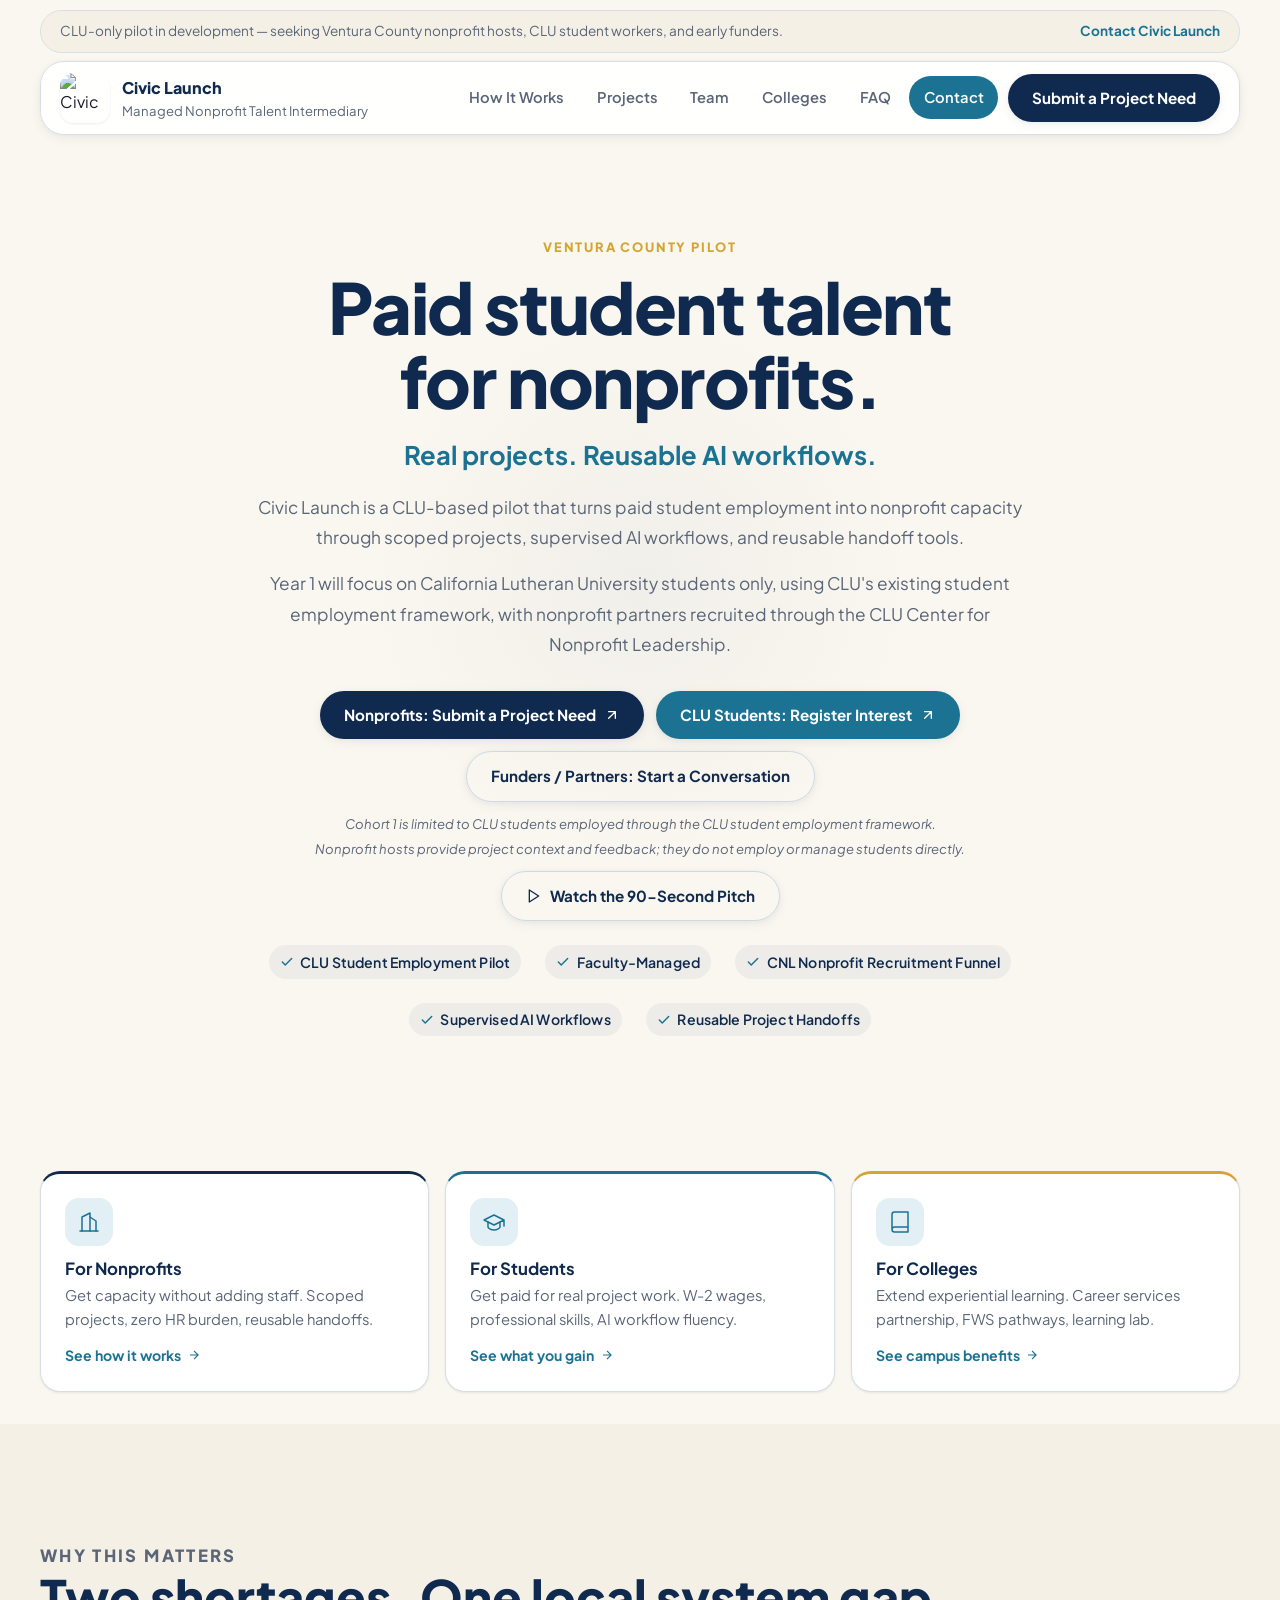
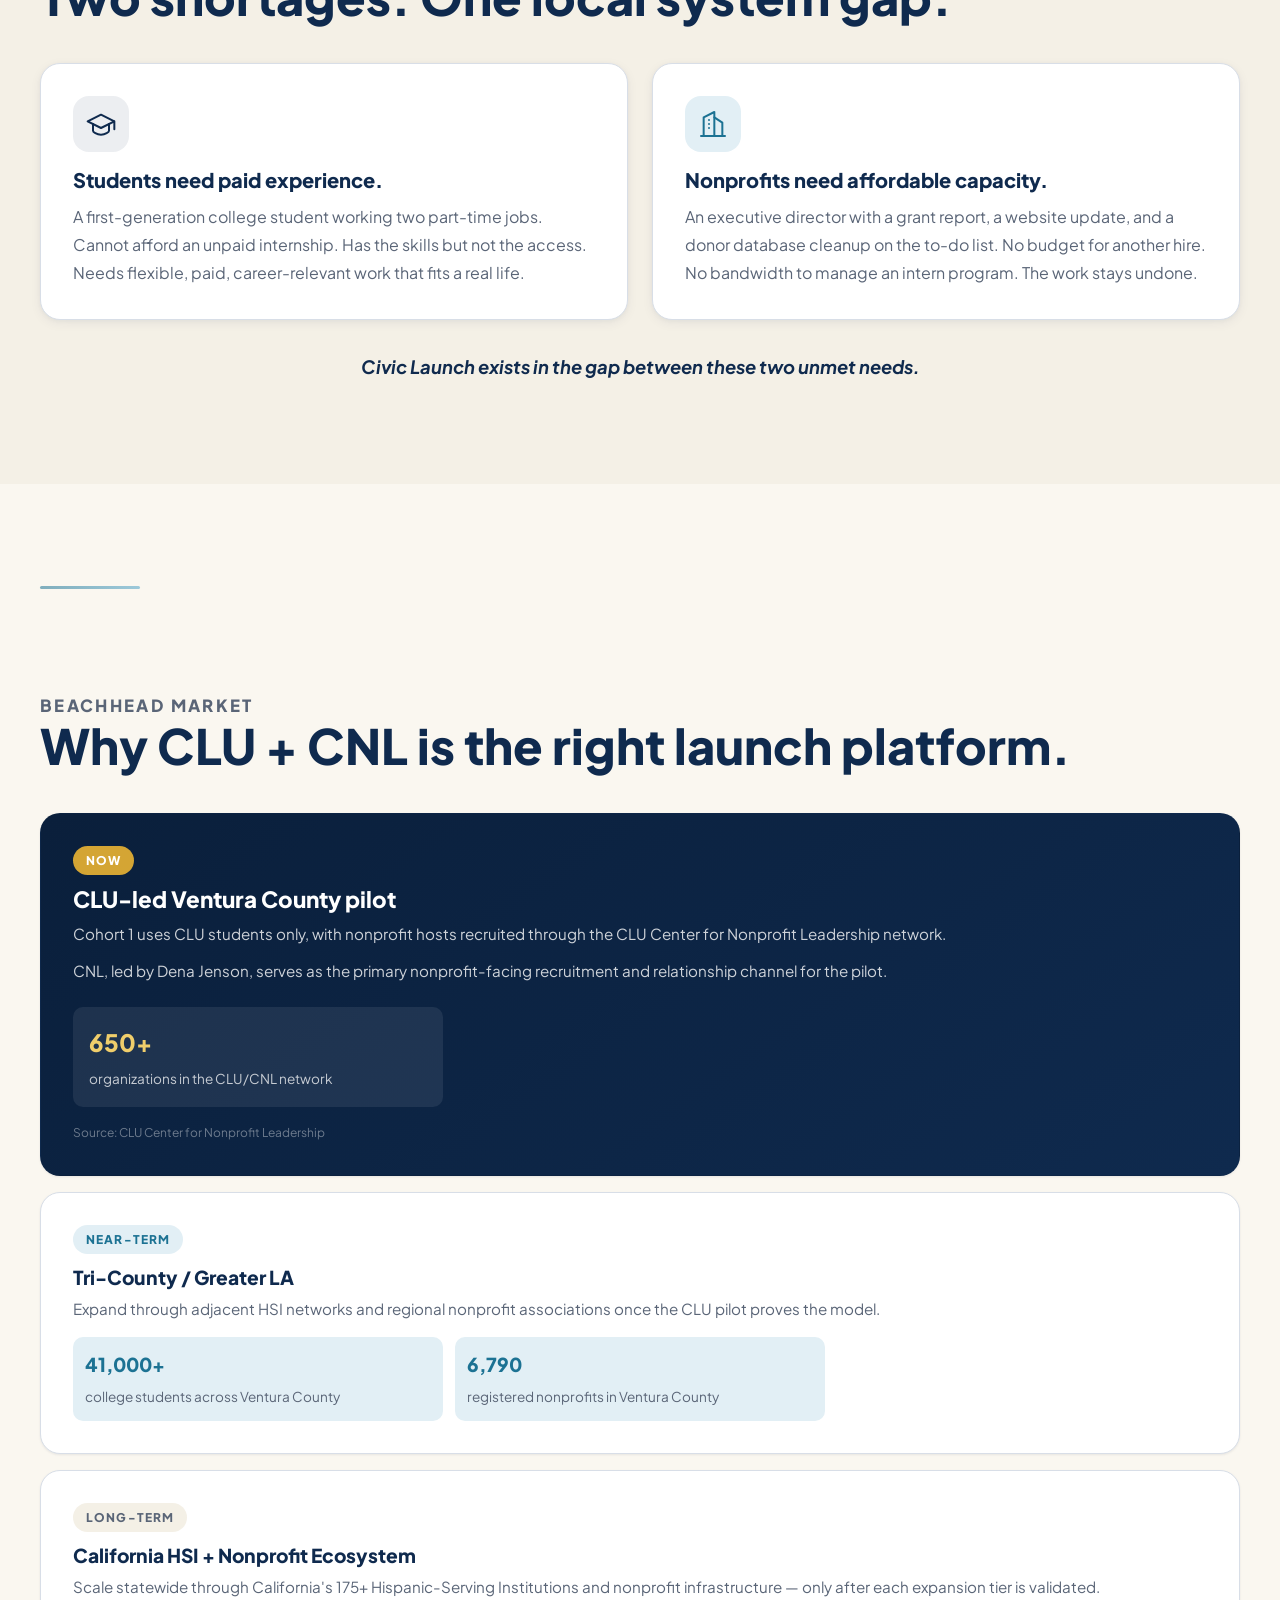
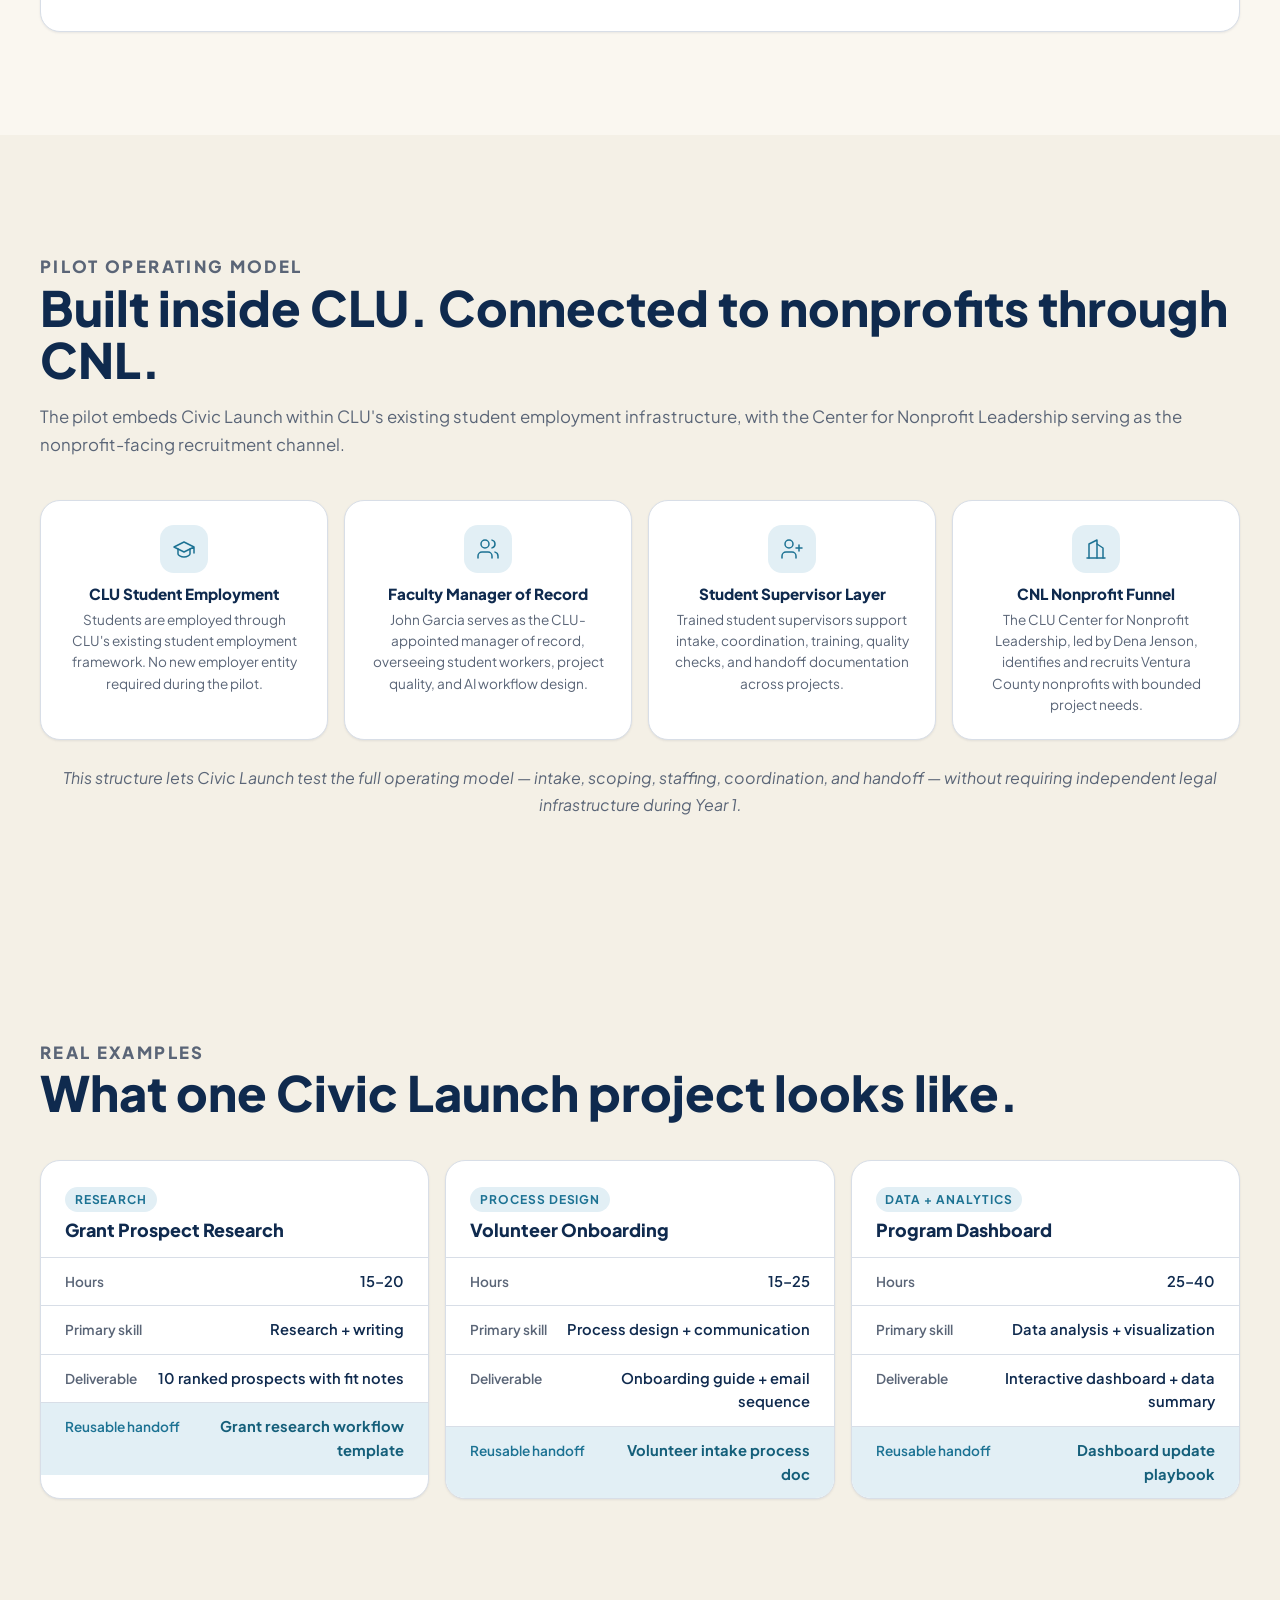
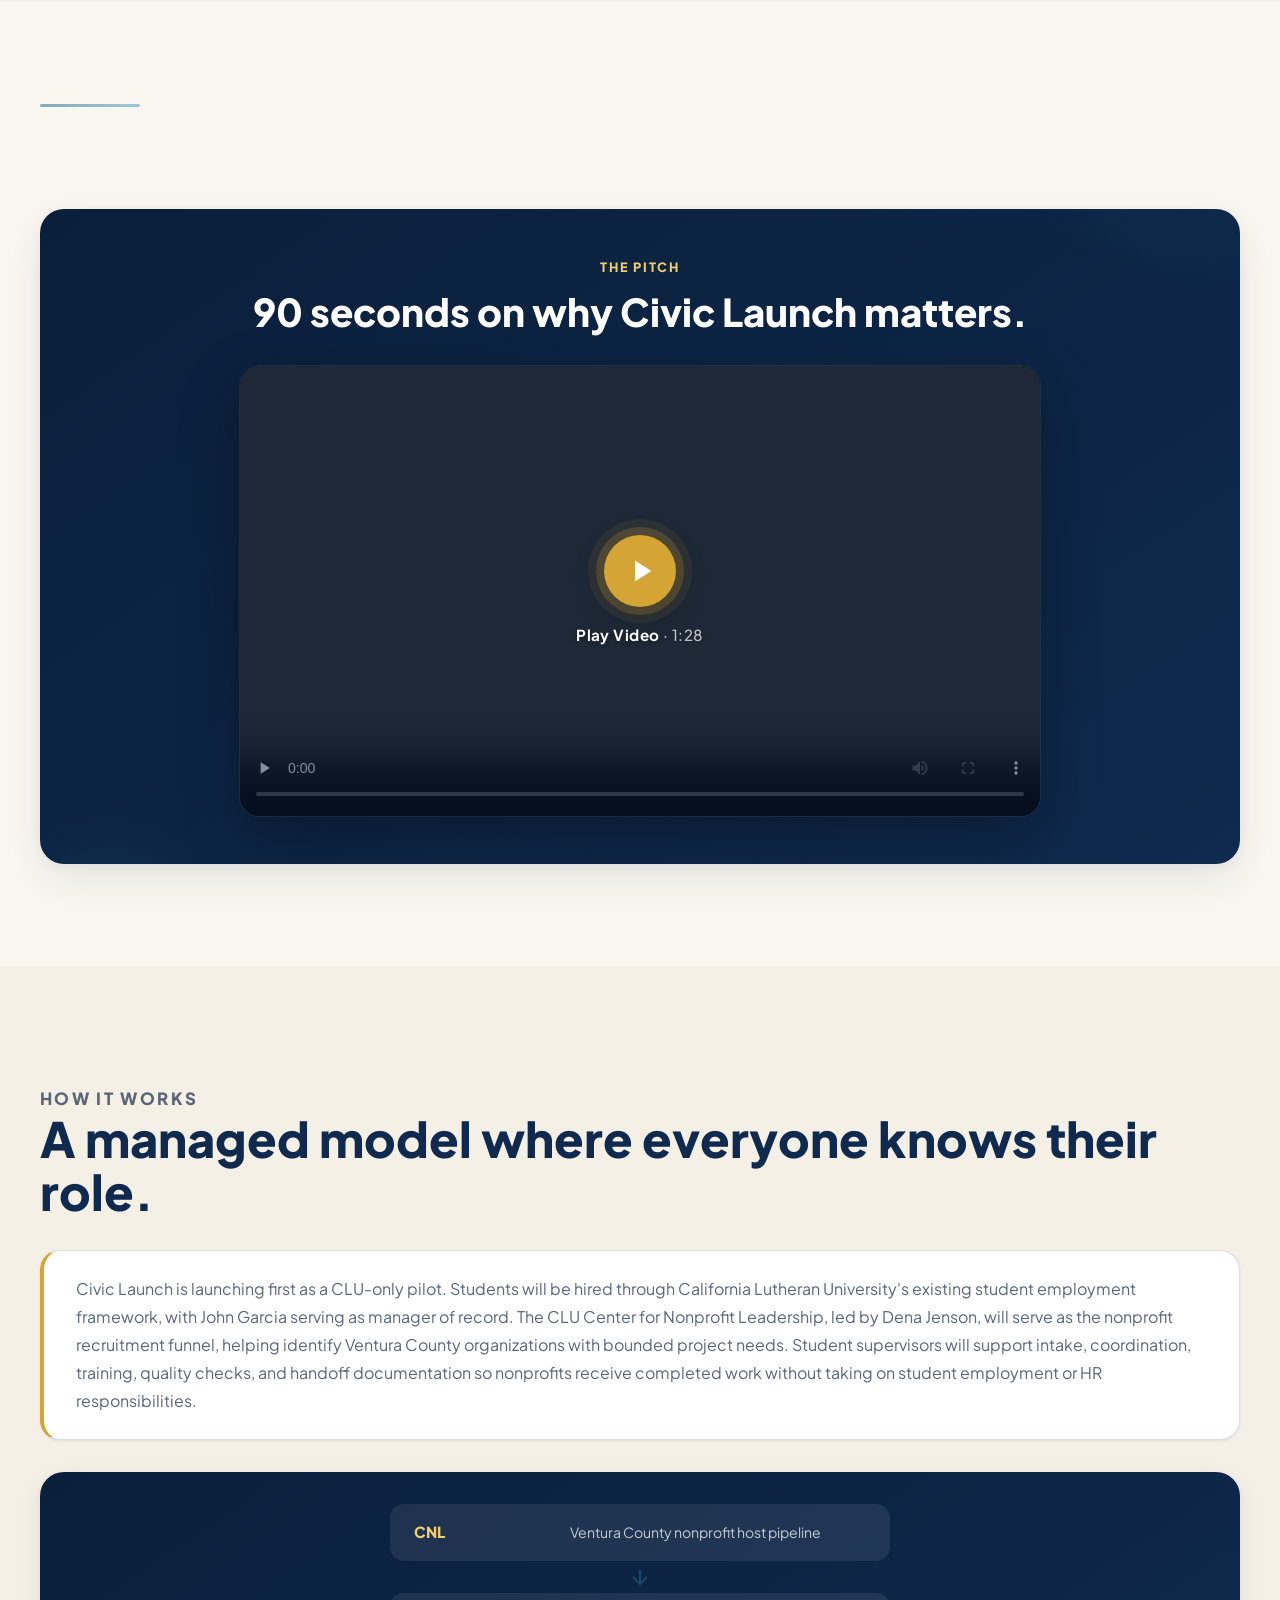
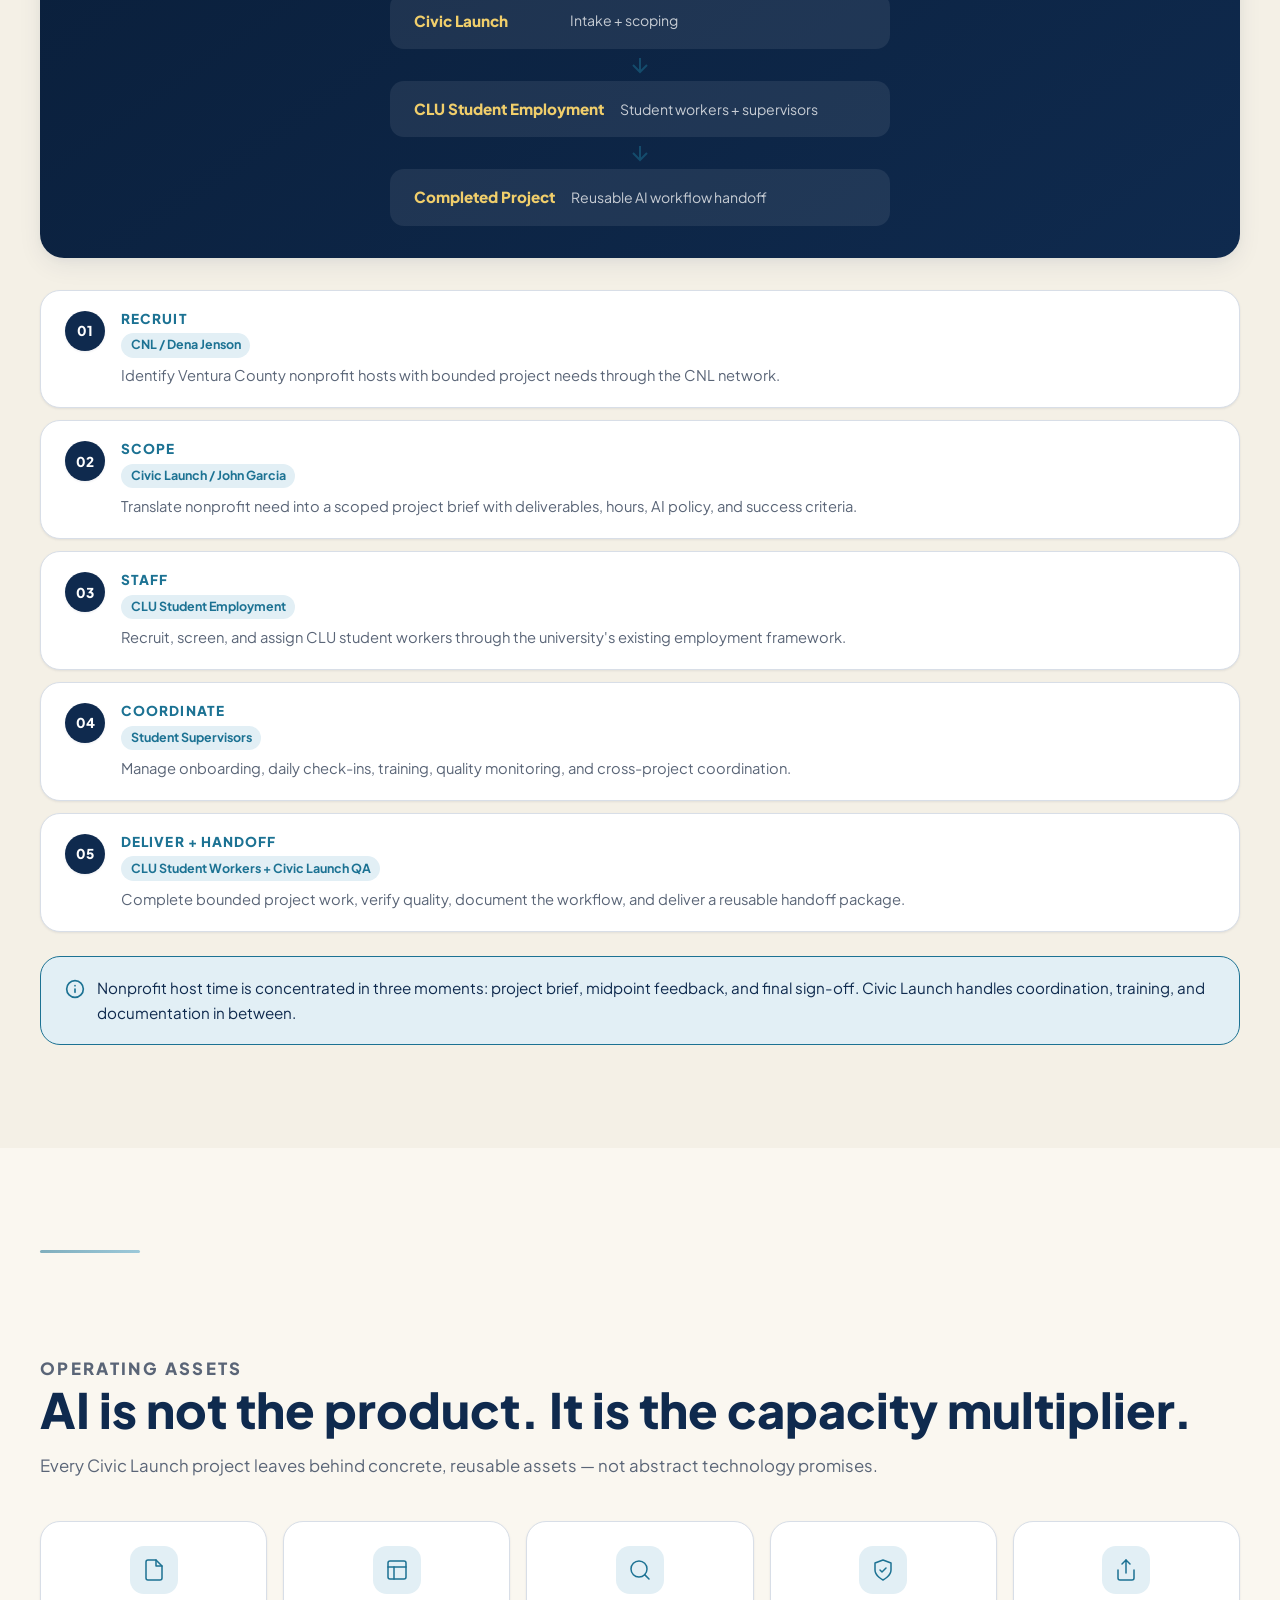
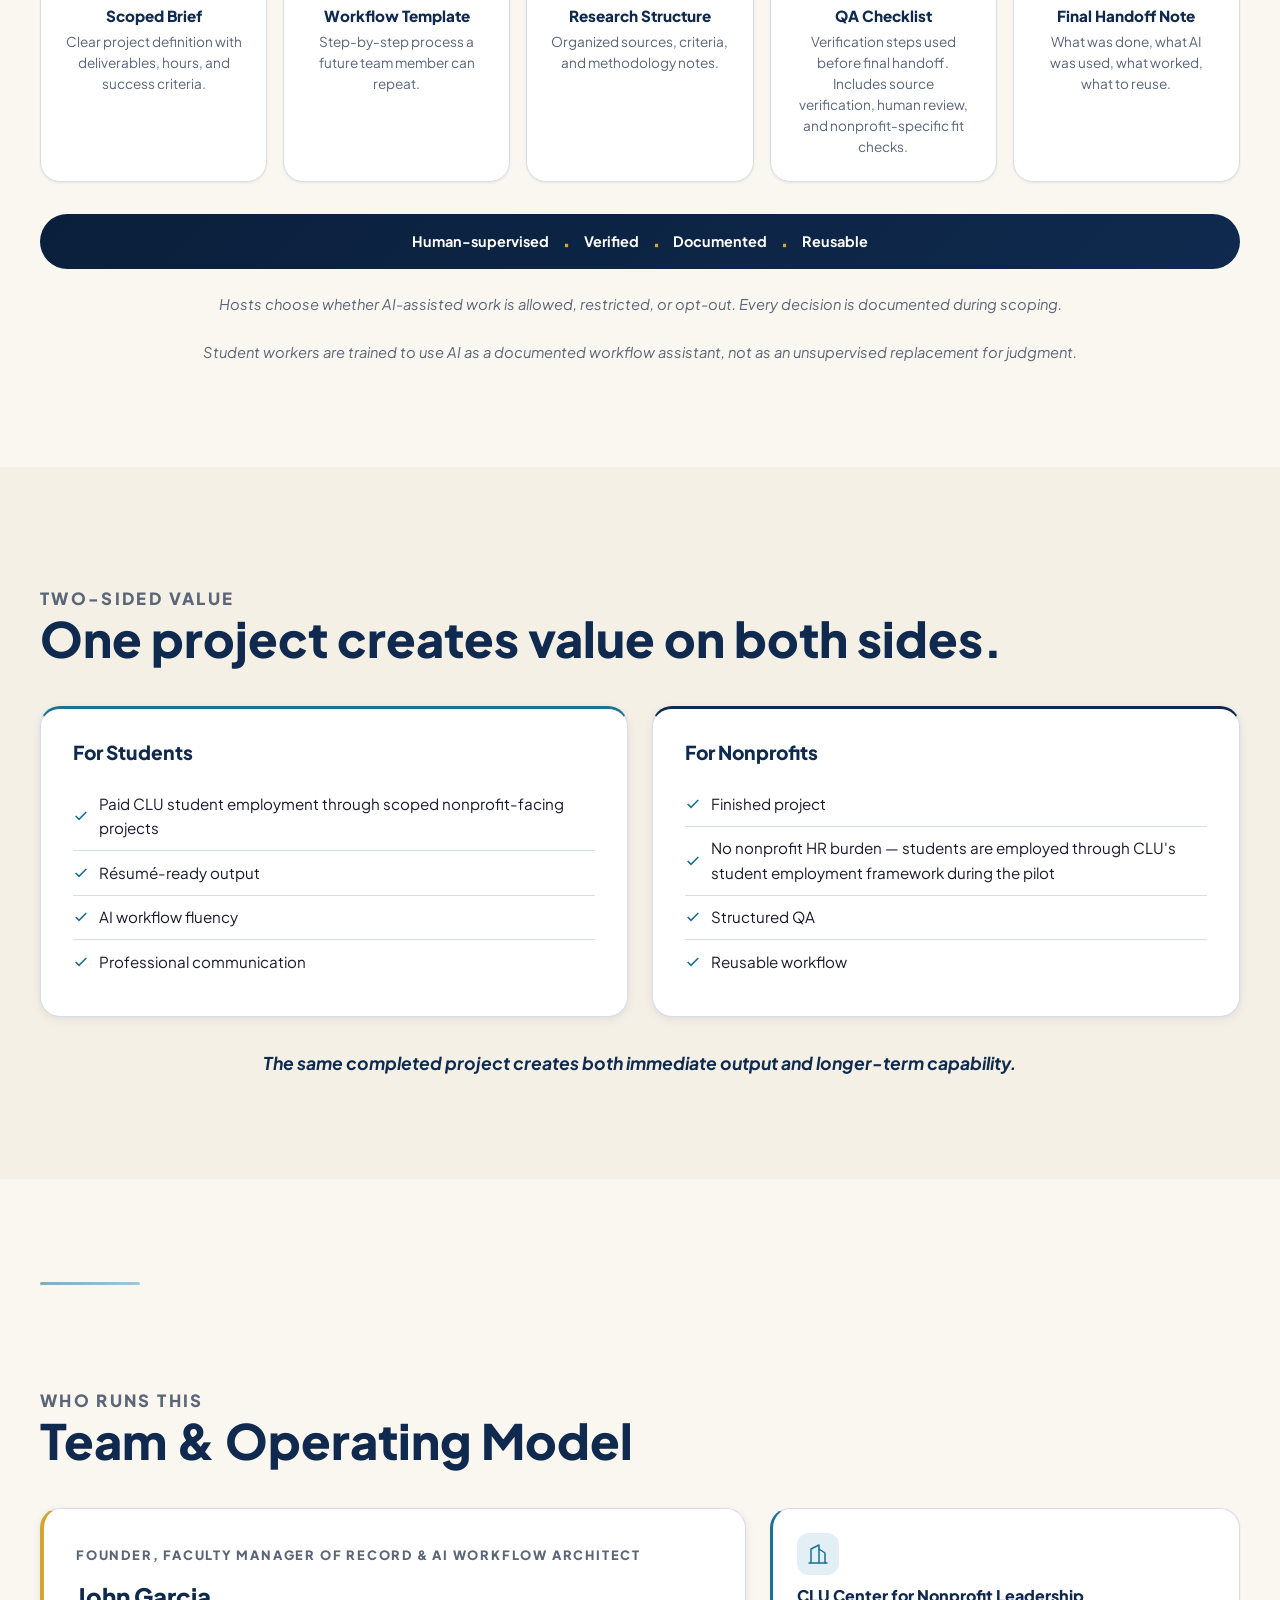
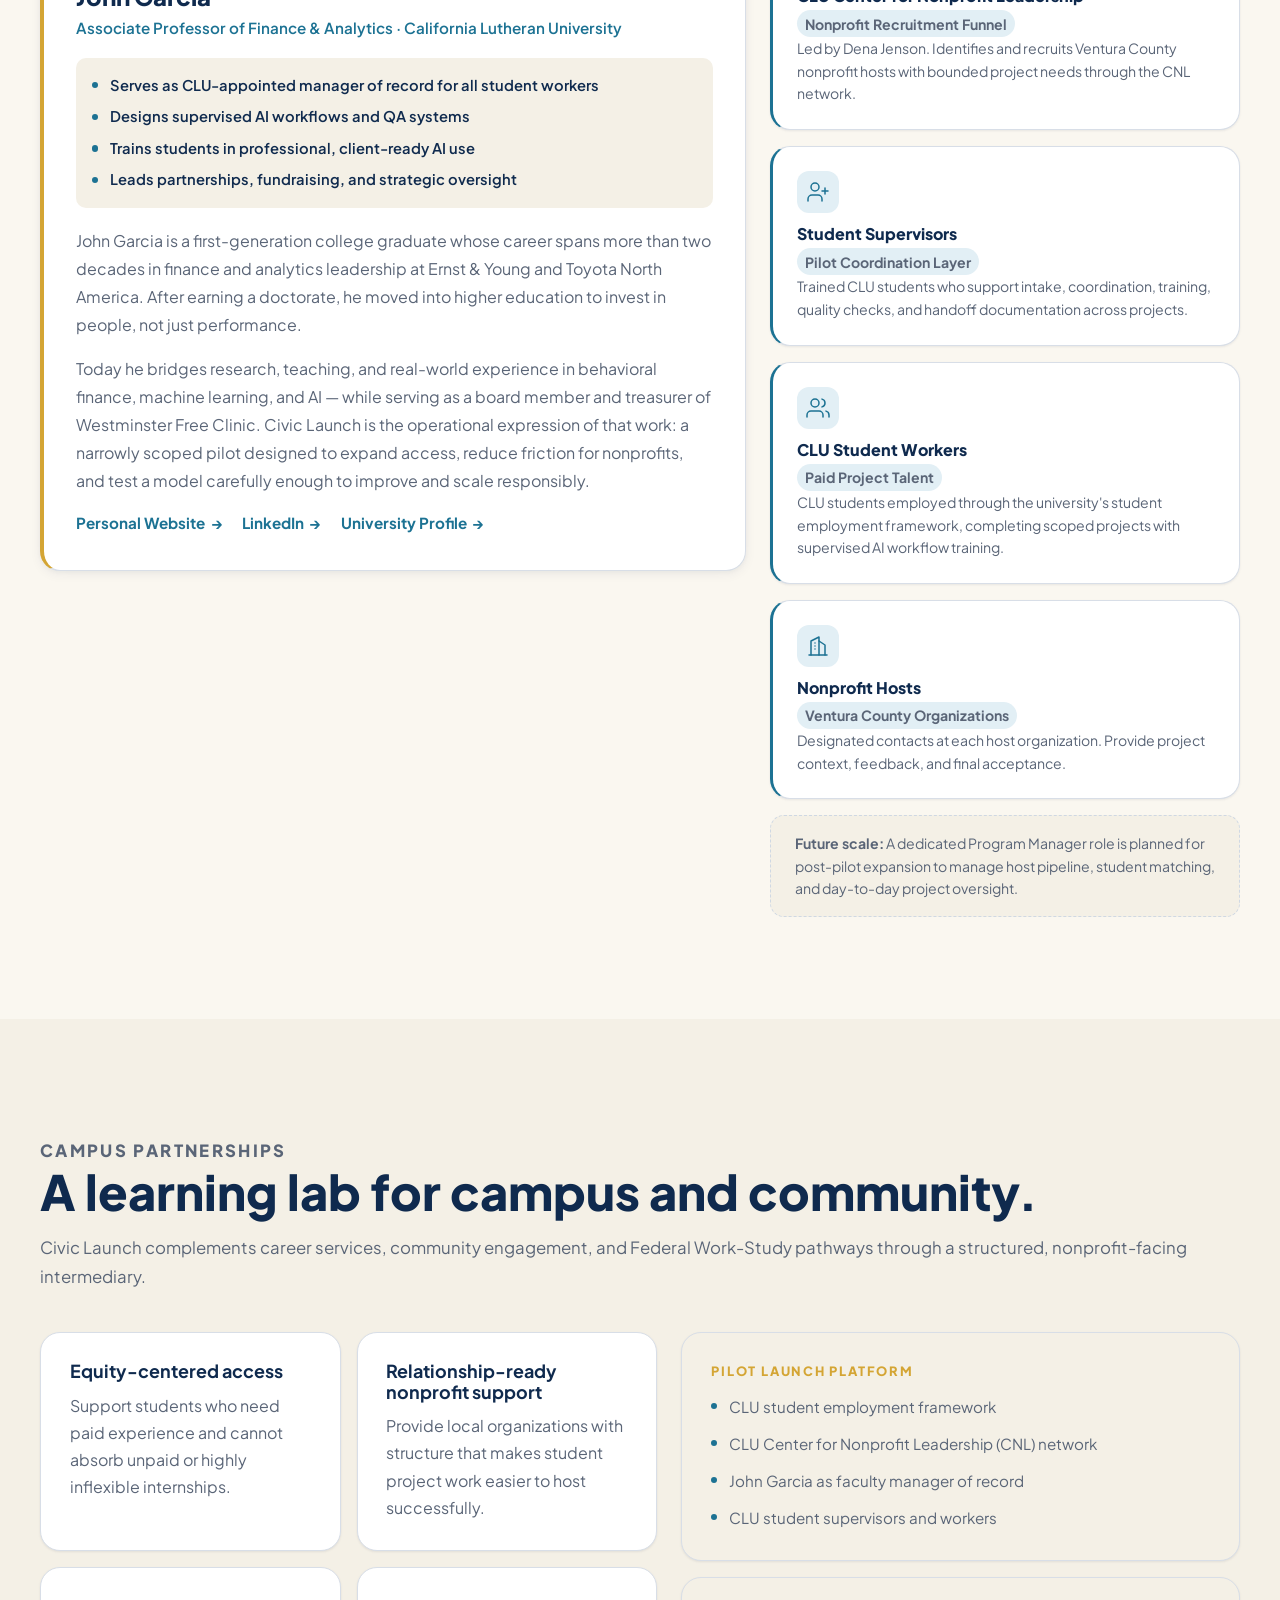
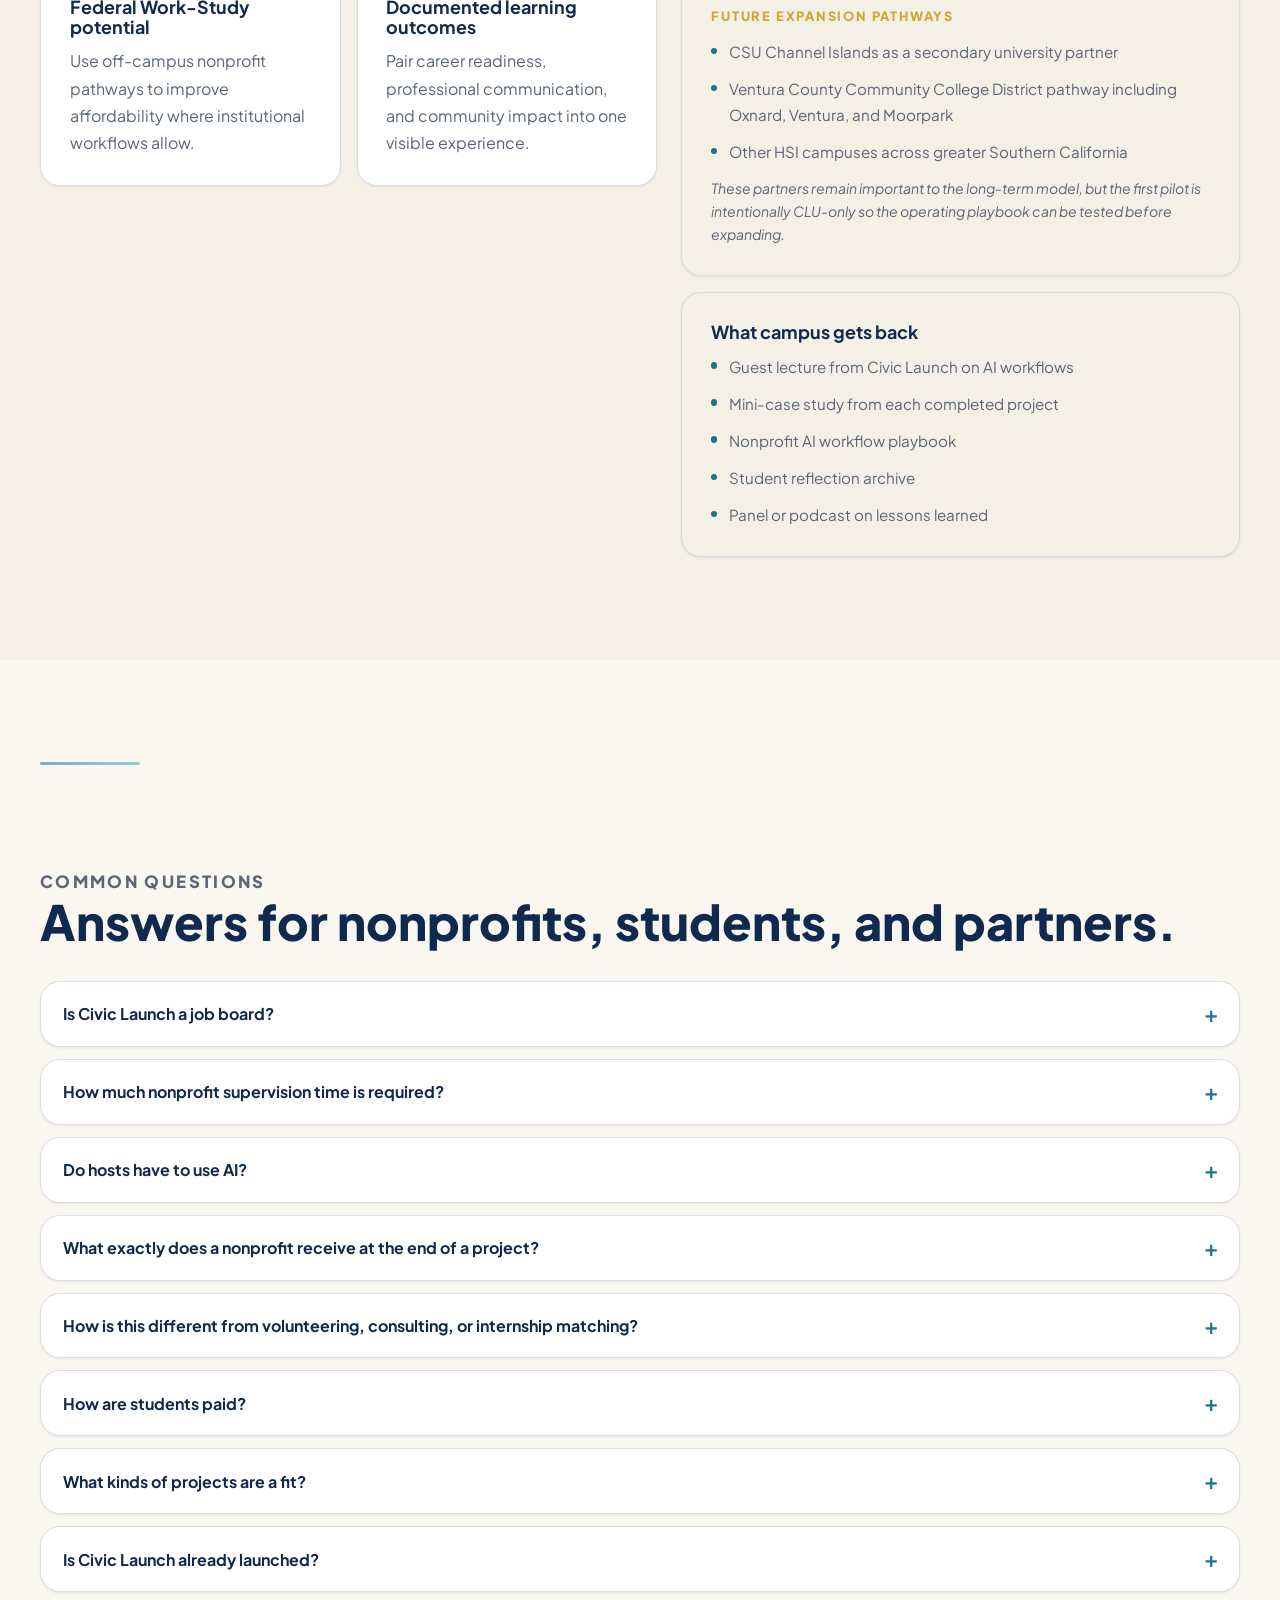
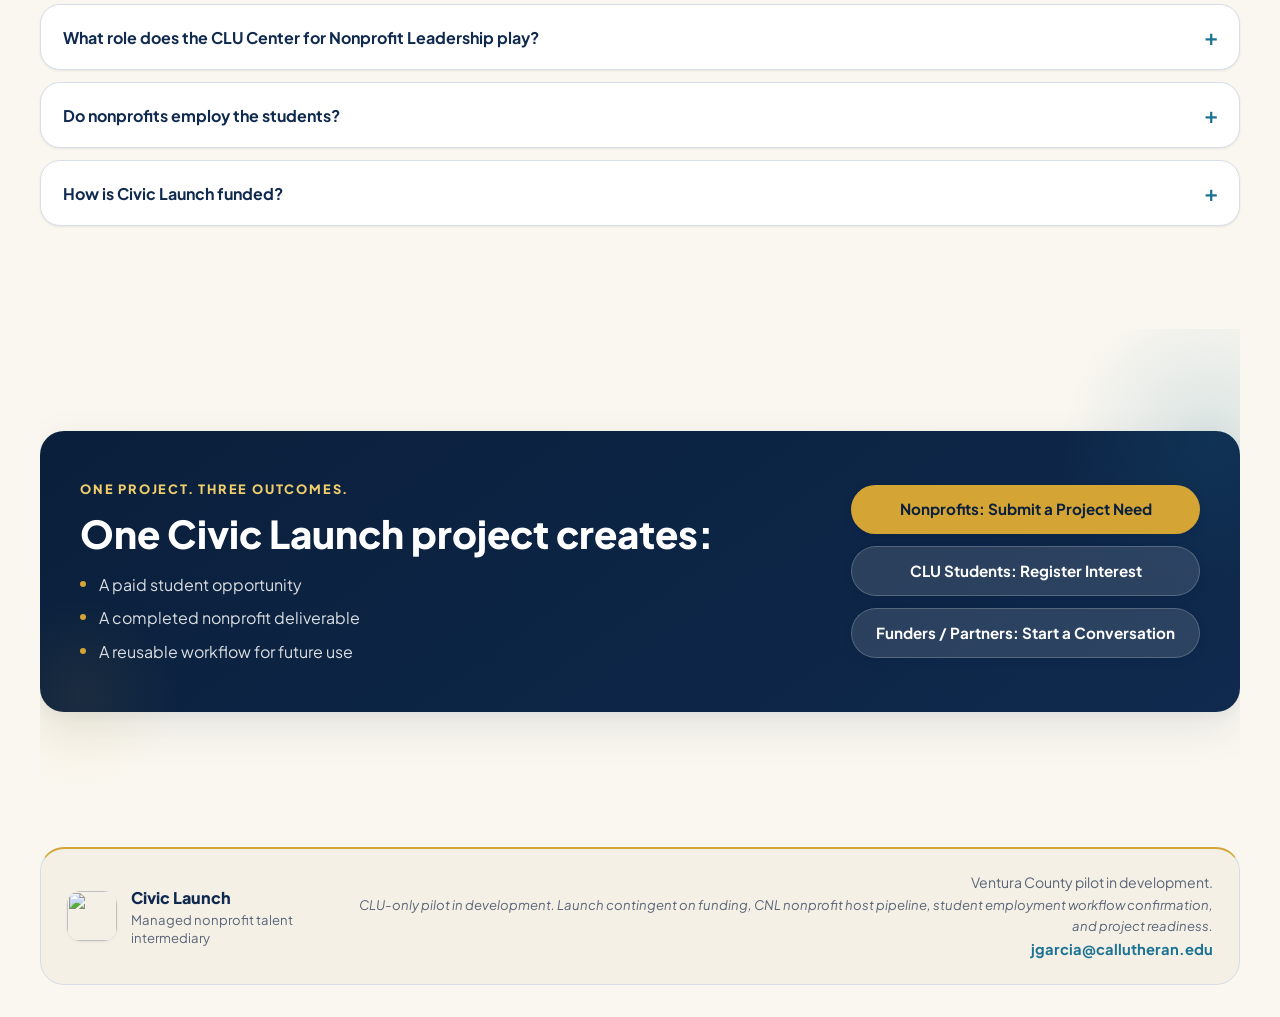
==== index.html @ 966e82ca "Update website for CLU-only pilot model" ====
<!DOCTYPE html>
<html lang="en">
<head>
  <meta charset="UTF-8">
  <meta name="viewport" content="width=device-width, initial-scale=1.0">
  <title>Civic Launch · CLU Pilot · Paid Student Talent for Nonprofits</title>
  <meta
    name="description"
    content="Civic Launch is a CLU-based pilot connecting paid student workers with nonprofit projects through supervised AI workflows, scoped deliverables, and reusable handoff tools. Ventura County."
  >

  <!-- Open Graph -->
  <meta property="og:type" content="website">
  <meta property="og:title" content="Civic Launch — CLU Pilot · Paid Student Talent for Nonprofits">
  <meta property="og:description" content="Real projects. Supervised AI workflows. A CLU-based pilot turning paid student employment into nonprofit capacity through scoped projects and reusable handoff tools.">
  <meta property="og:image" content="./assets/civic-launch-og.png">
  <meta property="og:image:width" content="1200">
  <meta property="og:image:height" content="630">

  <!-- Twitter Card -->
  <meta name="twitter:card" content="summary_large_image">
  <meta name="twitter:title" content="Civic Launch — CLU Pilot · Paid Student Talent for Nonprofits">
  <meta name="twitter:description" content="Real projects. Supervised AI workflows. A CLU-based pilot turning paid student employment into nonprofit capacity through scoped projects and reusable handoff tools.">
  <meta name="twitter:image" content="./assets/civic-launch-og.png">

  <link rel="preconnect" href="https://fonts.googleapis.com">
  <link rel="preconnect" href="https://fonts.gstatic.com" crossorigin>
  <link href="https://fonts.googleapis.com/css2?family=Plus+Jakarta+Sans:wght@400;500;600;700;800&family=Manrope:wght@400;500;600;700;800&display=swap" rel="stylesheet">
  <link rel="stylesheet" href="./styles.css">

  <!-- FAQ Schema (JSON-LD) -->
  <script type="application/ld+json">
  {
    "@context": "https://schema.org",
    "@type": "FAQPage",
    "mainEntity": [
      {
        "@type": "Question",
        "name": "Is Civic Launch a job board?",
        "acceptedAnswer": {
          "@type": "Answer",
          "text": "No. Civic Launch is a managed nonprofit talent intermediary. The team scopes projects, recruits students, curates matches, handles onboarding, and supports quality throughout. It is not a self-serve job board or volunteer matching platform."
        }
      },
      {
        "@type": "Question",
        "name": "How much nonprofit supervision time is required?",
        "acceptedAnswer": {
          "@type": "Answer",
          "text": "About 2–3 hours total across three touchpoints: a 15-minute scoping call, a 10-minute kickoff, and a 30-minute final review. Civic Launch handles everything in between."
        }
      },
      {
        "@type": "Question",
        "name": "Do hosts have to use AI?",
        "acceptedAnswer": {
          "@type": "Answer",
          "text": "No. AI is optional. During scoping, hosts choose whether AI-assisted work is allowed, restricted, or fully opt-out. Every decision is documented before the project begins."
        }
      },
      {
        "@type": "Question",
        "name": "What exactly does a nonprofit receive at the end of a project?",
        "acceptedAnswer": {
          "@type": "Answer",
          "text": "A finished deliverable, a workflow handoff note documenting what was done and what worked, and reusable templates or process documentation where applicable."
        }
      },
      {
        "@type": "Question",
        "name": "How is this different from volunteering, consulting, or internship matching?",
        "acceptedAnswer": {
          "@type": "Answer",
          "text": "Students are paid through CLU's student employment framework during the pilot. Civic Launch manages scoping, matching, onboarding, and quality support. Work is scoped, bounded, and documented with reusable handoffs — a managed model, not a posting board."
        }
      },
      {
        "@type": "Question",
        "name": "How are students paid?",
        "acceptedAnswer": {
          "@type": "Answer",
          "text": "During the pilot, students are employed through CLU's existing student employment framework with John Garcia as the faculty manager of record. The target pay range is $18–$22 per hour. Students are university employees, not independent contractors."
        }
      },
      {
        "@type": "Question",
        "name": "What kinds of projects are a fit?",
        "acceptedAnswer": {
          "@type": "Answer",
          "text": "Grant prospect research, communications and social media, donor database cleanup, volunteer onboarding design, basic data analysis, website updates, and other bounded deliverables. Most projects are 15–25 hours. Some analytics or dashboard projects are 25–40 hours."
        }
      },
      {
        "@type": "Question",
        "name": "Is Civic Launch already launched?",
        "acceptedAnswer": {
          "@type": "Answer",
          "text": "No. The CLU-only pilot is in development. Launch is contingent on funding, CNL nonprofit host pipeline readiness, student employment workflow confirmation, and project readiness."
        }
      },
      {
        "@type": "Question",
        "name": "How is Civic Launch funded?",
        "acceptedAnswer": {
          "@type": "Answer",
          "text": "Civic Launch is seeking an initial anchor grant within a broader Year 1 funding stack. Philanthropic support helps launch the model. Over time, support shifts toward Federal Work-Study and host co-pay."
        }
      },
      {
        "@type": "Question",
        "name": "What role does the CLU Center for Nonprofit Leadership play?",
        "acceptedAnswer": {
          "@type": "Answer",
          "text": "CNL, led by Dena Jenson, serves as the primary nonprofit-facing recruitment and relationship channel for the pilot. CNL identifies Ventura County nonprofit organizations with bounded project needs and connects them to Civic Launch for intake and scoping."
        }
      },
      {
        "@type": "Question",
        "name": "Do nonprofits employ the students?",
        "acceptedAnswer": {
          "@type": "Answer",
          "text": "No. During the pilot, students are employed through CLU's student employment framework. Nonprofit hosts provide project context, midpoint feedback, and final sign-off — but they do not employ or manage students directly."
        }
      }
    ]
  }
  </script>
</head>
<body>

  <div class="site-shell">
    <header class="site-header">
      <div class="utility-bar">
        <p>CLU-only pilot in development — seeking Ventura County nonprofit hosts, CLU student workers, and early funders.</p>
        <a href="mailto:jgarcia@callutheran.edu?subject=Civic%20Launch%20Pilot%20Inquiry">Contact Civic Launch</a>
      </div>

      <div class="nav-row">
        <a class="brand" href="#top" aria-label="Civic Launch home">
          <img src="./assets/civic-launch-icon.png" alt="Civic Launch logo" class="brand-mark">
          <span class="brand-lockup">
            <strong>Civic Launch</strong>
            <span>Managed Nonprofit Talent Intermediary</span>
          </span>
        </a>

        <button class="nav-toggle" type="button" aria-expanded="false" aria-controls="site-nav">
          <span></span>
          <span></span>
          <span></span>
          <span class="sr-only">Toggle navigation</span>
        </button>

        <div class="nav-shell" id="site-nav">
          <nav class="site-nav" aria-label="Primary">
            <a href="#how-it-works">How It Works</a>
            <a href="#projects">Projects</a>
            <a href="#team">Team</a>
            <a href="#colleges">Colleges</a>
            <a href="#faqs">FAQ</a>
            <a href="#contact">Contact</a>
          </nav>

          <div class="nav-actions">
            <a class="button" href="https://forms.cloud.microsoft/r/WkhSGKYU7G" target="_blank" rel="noopener">Submit a Project Need</a>
          </div>
        </div>
      </div>
    </header>

    <main id="main-content">

      <!-- ============================================================
           Section 1: Hero
           ============================================================ -->
      <section class="hero-centered section" id="top">
        <div class="hero-inner" data-reveal>
          <p class="eyebrow">Ventura County Pilot</p>
          <h1>Paid student talent<br>for nonprofits.</h1>
          <p class="hero-subhead">Real projects. Reusable AI workflows.</p>
          <p class="hero-support">
            Civic Launch is a CLU-based pilot that turns paid student employment into nonprofit capacity
            through scoped projects, supervised AI workflows, and reusable handoff tools.
          </p>
          <p class="hero-support">
            Year 1 will focus on California Lutheran University students only, using CLU's existing student
            employment framework, with nonprofit partners recruited through the CLU Center for Nonprofit Leadership.
          </p>

          <div class="hero-actions">
            <a class="button" href="https://forms.cloud.microsoft/r/WkhSGKYU7G" target="_blank" rel="noopener" id="cta-hero-nonprofit">
              Nonprofits: Submit a Project Need <svg width="16" height="16" viewBox="0 0 24 24" fill="none" stroke="currentColor" stroke-width="2" stroke-linecap="round" stroke-linejoin="round" aria-hidden="true"><path d="M7 17l9.2-9.2M17 17V7H7"/></svg>
            </a>
            <a class="button button-secondary" href="https://forms.cloud.microsoft/r/b0c2xCPjq0" target="_blank" rel="noopener" id="cta-hero-student">
              CLU Students: Register Interest <svg width="16" height="16" viewBox="0 0 24 24" fill="none" stroke="currentColor" stroke-width="2" stroke-linecap="round" stroke-linejoin="round" aria-hidden="true"><path d="M7 17l9.2-9.2M17 17V7H7"/></svg>
            </a>
            <a class="button button-ghost" href="mailto:jgarcia@callutheran.edu?subject=Civic%20Launch%20Partnership%20Inquiry" id="cta-hero-funder">
              Funders / Partners: Start a Conversation
            </a>
          </div>
          <div class="hero-cta-notes">
            <p class="cta-note">Cohort 1 is limited to CLU students employed through the CLU student employment framework.</p>
            <p class="cta-note">Nonprofit hosts provide project context and feedback; they do not employ or manage students directly.</p>
          </div>
          <div class="hero-actions-secondary">
            <a class="button button-ghost" href="#pitch-video" id="cta-hero-video">
              <svg width="16" height="16" viewBox="0 0 24 24" fill="none" stroke="currentColor" stroke-width="2" stroke-linecap="round" stroke-linejoin="round" aria-hidden="true"><polygon points="5 3 19 12 5 21 5 3"/></svg>
              Watch the 90-Second Pitch
            </a>
          </div>

          <div class="trust-badge">
            <span class="trust-item"><svg width="14" height="14" viewBox="0 0 24 24" fill="none" stroke="var(--teal)" stroke-width="2.5" stroke-linecap="round" stroke-linejoin="round" aria-hidden="true"><polyline points="20 6 9 17 4 12"></polyline></svg> CLU Student Employment Pilot</span>
            <span class="trust-item"><svg width="14" height="14" viewBox="0 0 24 24" fill="none" stroke="var(--teal)" stroke-width="2.5" stroke-linecap="round" stroke-linejoin="round" aria-hidden="true"><polyline points="20 6 9 17 4 12"></polyline></svg> Faculty-Managed</span>
            <span class="trust-item"><svg width="14" height="14" viewBox="0 0 24 24" fill="none" stroke="var(--teal)" stroke-width="2.5" stroke-linecap="round" stroke-linejoin="round" aria-hidden="true"><polyline points="20 6 9 17 4 12"></polyline></svg> CNL Nonprofit Recruitment Funnel</span>
            <span class="trust-item"><svg width="14" height="14" viewBox="0 0 24 24" fill="none" stroke="var(--teal)" stroke-width="2.5" stroke-linecap="round" stroke-linejoin="round" aria-hidden="true"><polyline points="20 6 9 17 4 12"></polyline></svg> Supervised AI Workflows</span>
            <span class="trust-item"><svg width="14" height="14" viewBox="0 0 24 24" fill="none" stroke="var(--teal)" stroke-width="2.5" stroke-linecap="round" stroke-linejoin="round" aria-hidden="true"><polyline points="20 6 9 17 4 12"></polyline></svg> Reusable Project Handoffs</span>
          </div>
        </div>
      </section>

      <!-- ============================================================
           Section 2: Choose Your Path (audience wayfinding)
           ============================================================ -->
      <section class="path-strip section-tight" id="paths" aria-label="Choose your path">
        <div class="path-grid">
          <a class="path-card" href="#how-it-works" data-reveal>
            <div class="path-icon" aria-hidden="true">
              <svg width="24" height="24" viewBox="0 0 24 24" fill="none" stroke="currentColor" stroke-width="1.5" stroke-linecap="round" stroke-linejoin="round"><path d="M3 21h18"/><path d="M5 21V7l8-4v18"/><path d="M19 21V11l-6-4"/></svg>
            </div>
            <h3>For Nonprofits</h3>
            <p>Get capacity without adding staff. Scoped projects, zero HR burden, reusable handoffs.</p>
            <span class="path-link">See how it works <svg width="14" height="14" viewBox="0 0 24 24" fill="none" stroke="currentColor" stroke-width="2" aria-hidden="true"><path d="M5 12h14M12 5l7 7-7 7"/></svg></span>
          </a>
          <a class="path-card" href="#value" data-reveal>
            <div class="path-icon" aria-hidden="true">
              <svg width="24" height="24" viewBox="0 0 24 24" fill="none" stroke="currentColor" stroke-width="1.5" stroke-linecap="round" stroke-linejoin="round"><path d="M22 10v6M2 10l10-5 10 5-10 5z"/><path d="M6 12v5c0 1.1 2.7 3 6 3s6-1.9 6-3v-5"/></svg>
            </div>
            <h3>For Students</h3>
            <p>Get paid for real project work. W-2 wages, professional skills, AI workflow fluency.</p>
            <span class="path-link">See what you gain <svg width="14" height="14" viewBox="0 0 24 24" fill="none" stroke="currentColor" stroke-width="2" aria-hidden="true"><path d="M5 12h14M12 5l7 7-7 7"/></svg></span>
          </a>
          <a class="path-card" href="#colleges" data-reveal>
            <div class="path-icon" aria-hidden="true">
              <svg width="24" height="24" viewBox="0 0 24 24" fill="none" stroke="currentColor" stroke-width="1.5" stroke-linecap="round" stroke-linejoin="round"><path d="M4 19.5v-15A2.5 2.5 0 0 1 6.5 2H20v20H6.5a2.5 2.5 0 0 1 0-5H20"/></svg>
            </div>
            <h3>For Colleges</h3>
            <p>Extend experiential learning. Career services partnership, FWS pathways, learning lab.</p>
            <span class="path-link">See campus benefits <svg width="14" height="14" viewBox="0 0 24 24" fill="none" stroke="currentColor" stroke-width="2" aria-hidden="true"><path d="M5 12h14M12 5l7 7-7 7"/></svg></span>
          </a>
        </div>
      </section>

      <!-- ============================================================
           Section 3: Two Shortages. One Local System Gap.
           ============================================================ -->
      <section class="section section-alt" id="gap">
        <div class="section-heading" data-reveal>
          <p class="eyebrow">Why This Matters</p>
          <h2>Two shortages. One local system gap.</h2>
        </div>

        <div class="story-cards">
          <article class="story-card" data-reveal>
            <div class="story-icon" aria-hidden="true">
              <svg width="32" height="32" viewBox="0 0 24 24" fill="none" stroke="currentColor" stroke-width="1.5" stroke-linecap="round" stroke-linejoin="round"><path d="M22 10v6M2 10l10-5 10 5-10 5z"/><path d="M6 12v5c0 1.1 2.7 3 6 3s6-1.9 6-3v-5"/></svg>
            </div>
            <h3>Students need paid experience.</h3>
            <p>
              A first-generation college student working two part-time jobs. Cannot afford an unpaid internship.
              Has the skills but not the access. Needs flexible, paid, career-relevant work that fits a real life.
            </p>
          </article>

          <article class="story-card" data-reveal>
            <div class="story-icon" aria-hidden="true">
              <svg width="32" height="32" viewBox="0 0 24 24" fill="none" stroke="currentColor" stroke-width="1.5" stroke-linecap="round" stroke-linejoin="round"><path d="M3 21h18"/><path d="M5 21V7l8-4v18"/><path d="M19 21V11l-6-4"/><path d="M9 9v.01"/><path d="M9 12v.01"/><path d="M9 15v.01"/></svg>
            </div>
            <h3>Nonprofits need affordable capacity.</h3>
            <p>
              An executive director with a grant report, a website update, and a donor database cleanup on the to-do list.
              No budget for another hire. No bandwidth to manage an intern program. The work stays undone.
            </p>
          </article>
        </div>

        <p class="story-synthesis" data-reveal>
          Civic Launch exists in the gap between these two unmet needs.
        </p>
      </section>

      <!-- ============================================================
           Section 4: Why Ventura County
           ============================================================ -->
      <section class="section" id="beachhead">
        <div class="section-heading" data-reveal>
          <p class="eyebrow">Beachhead Market</p>
          <h2>Why CLU + CNL is the right launch platform.</h2>
        </div>

        <div class="beachhead-tiers" data-reveal>
          <article class="beachhead-tier tier-primary">
            <div class="tier-badge">Now</div>
            <h3>CLU-led Ventura County pilot</h3>
            <p>Cohort 1 uses CLU students only, with nonprofit hosts recruited through the CLU Center for Nonprofit Leadership network.</p>
            <p style="margin-top:0.75rem;color:rgba(255,255,255,0.8);font-size:0.95rem;">CNL, led by Dena Jenson, serves as the primary nonprofit-facing recruitment and relationship channel for the pilot.</p>
            <div class="tier-stats">
              <div>
                <strong>650+</strong>
                <span>organizations in the CLU/CNL network</span>
              </div>
            </div>
            <p class="tier-source">Source: CLU Center for Nonprofit Leadership</p>
          </article>

          <article class="beachhead-tier tier-secondary" data-reveal>
            <div class="tier-badge">Near-term</div>
            <h3>Tri-County / Greater LA</h3>
            <p>Expand through adjacent HSI networks and regional nonprofit associations once the CLU pilot proves the model.</p>
            <div class="tier-stats" style="margin-top:1rem;">
              <div style="background:var(--green-light);padding:0.75rem;border-radius:var(--radius-sm);">
                <strong style="color:var(--teal);font-size:1.2rem;">41,000+</strong>
                <span style="color:var(--muted);font-size:0.85rem;">college students across Ventura County</span>
              </div>
              <div style="background:var(--green-light);padding:0.75rem;border-radius:var(--radius-sm);">
                <strong style="color:var(--teal);font-size:1.2rem;">6,790</strong>
                <span style="color:var(--muted);font-size:0.85rem;">registered nonprofits in Ventura County</span>
              </div>
            </div>
          </article>

          <article class="beachhead-tier tier-tertiary" data-reveal>
            <div class="tier-badge">Long-term</div>
            <h3>California HSI + Nonprofit Ecosystem</h3>
            <p>Scale statewide through California's 175+ Hispanic-Serving Institutions and nonprofit infrastructure — only after each expansion tier is validated.</p>
          </article>
        </div>
      </section>

      <!-- ============================================================
           Section 4b: Pilot Operating Model
           ============================================================ -->
      <section class="section section-alt" id="pilot-model">
        <div class="section-heading" data-reveal>
          <p class="eyebrow">Pilot Operating Model</p>
          <h2>Built inside CLU. Connected to nonprofits through CNL.</h2>
          <p>The pilot embeds Civic Launch within CLU's existing student employment infrastructure, with the Center for Nonprofit Leadership serving as the nonprofit-facing recruitment channel.</p>
        </div>

        <div class="pilot-model-grid" data-reveal>
          <article class="pilot-model-card">
            <div class="card-icon" aria-hidden="true">
              <svg width="24" height="24" viewBox="0 0 24 24" fill="none" stroke="currentColor" stroke-width="1.5" stroke-linecap="round" stroke-linejoin="round"><path d="M22 10v6M2 10l10-5 10 5-10 5z"/><path d="M6 12v5c0 1.1 2.7 3 6 3s6-1.9 6-3v-5"/></svg>
            </div>
            <h3>CLU Student Employment</h3>
            <p>Students are employed through CLU's existing student employment framework. No new employer entity required during the pilot.</p>
          </article>

          <article class="pilot-model-card">
            <div class="card-icon" aria-hidden="true">
              <svg width="24" height="24" viewBox="0 0 24 24" fill="none" stroke="currentColor" stroke-width="1.5" stroke-linecap="round" stroke-linejoin="round"><path d="M16 21v-2a4 4 0 0 0-4-4H6a4 4 0 0 0-4 4v2"/><circle cx="9" cy="7" r="4"/><path d="M22 21v-2a4 4 0 0 0-3-3.87"/><path d="M16 3.13a4 4 0 0 1 0 7.75"/></svg>
            </div>
            <h3>Faculty Manager of Record</h3>
            <p>John Garcia serves as the CLU-appointed manager of record, overseeing student workers, project quality, and AI workflow design.</p>
          </article>

          <article class="pilot-model-card">
            <div class="card-icon" aria-hidden="true">
              <svg width="24" height="24" viewBox="0 0 24 24" fill="none" stroke="currentColor" stroke-width="1.5" stroke-linecap="round" stroke-linejoin="round"><path d="M16 21v-2a4 4 0 0 0-4-4H6a4 4 0 0 0-4 4v2"/><circle cx="9" cy="7" r="4"/><line x1="19" y1="8" x2="19" y2="14"/><line x1="22" y1="11" x2="16" y2="11"/></svg>
            </div>
            <h3>Student Supervisor Layer</h3>
            <p>Trained student supervisors support intake, coordination, training, quality checks, and handoff documentation across projects.</p>
          </article>

          <article class="pilot-model-card">
            <div class="card-icon" aria-hidden="true">
              <svg width="24" height="24" viewBox="0 0 24 24" fill="none" stroke="currentColor" stroke-width="1.5" stroke-linecap="round" stroke-linejoin="round"><path d="M3 21h18"/><path d="M5 21V7l8-4v18"/><path d="M19 21V11l-6-4"/></svg>
            </div>
            <h3>CNL Nonprofit Funnel</h3>
            <p>The CLU Center for Nonprofit Leadership, led by Dena Jenson, identifies and recruits Ventura County nonprofits with bounded project needs.</p>
          </article>
        </div>

        <p class="pilot-model-closing" data-reveal>
          This structure lets Civic Launch test the full operating model — intake, scoping, staffing, coordination, and handoff — without requiring independent legal infrastructure during Year 1.
        </p>
      </section>

      <!-- ============================================================
           Section 5: What One Project Looks Like
           ============================================================ -->
      <section class="section section-alt" id="projects">
        <div class="section-heading" data-reveal>
          <p class="eyebrow">Real Examples</p>
          <h2>What one Civic Launch project looks like.</h2>
        </div>

        <div class="project-cards">
          <article class="project-card" data-reveal>
            <div class="project-header">
              <span class="project-type">Research</span>
              <h3>Grant Prospect Research</h3>
            </div>
            <dl class="project-details">
              <div>
                <dt>Hours</dt>
                <dd>15–20</dd>
              </div>
              <div>
                <dt>Primary skill</dt>
                <dd>Research + writing</dd>
              </div>
              <div>
                <dt>Deliverable</dt>
                <dd>10 ranked prospects with fit notes</dd>
              </div>
              <div class="project-handoff">
                <dt>Reusable handoff</dt>
                <dd>Grant research workflow template</dd>
              </div>
            </dl>
          </article>

          <article class="project-card" data-reveal>
            <div class="project-header">
              <span class="project-type">Process Design</span>
              <h3>Volunteer Onboarding</h3>
            </div>
            <dl class="project-details">
              <div>
                <dt>Hours</dt>
                <dd>15–25</dd>
              </div>
              <div>
                <dt>Primary skill</dt>
                <dd>Process design + communication</dd>
              </div>
              <div>
                <dt>Deliverable</dt>
                <dd>Onboarding guide + email sequence</dd>
              </div>
              <div class="project-handoff">
                <dt>Reusable handoff</dt>
                <dd>Volunteer intake process doc</dd>
              </div>
            </dl>
          </article>

          <article class="project-card" data-reveal>
            <div class="project-header">
              <span class="project-type">Data + Analytics</span>
              <h3>Program Dashboard</h3>
            </div>
            <dl class="project-details">
              <div>
                <dt>Hours</dt>
                <dd>25–40</dd>
              </div>
              <div>
                <dt>Primary skill</dt>
                <dd>Data analysis + visualization</dd>
              </div>
              <div>
                <dt>Deliverable</dt>
                <dd>Interactive dashboard + data summary</dd>
              </div>
              <div class="project-handoff">
                <dt>Reusable handoff</dt>
                <dd>Dashboard update playbook</dd>
              </div>
            </dl>
          </article>
        </div>
      </section>

      <!-- ============================================================
           Section 6: Elevator Pitch Video
           ============================================================ -->
      <section class="section" id="pitch-video">
        <div class="video-showcase" data-reveal>
          <div class="video-showcase-header">
            <p class="eyebrow">The Pitch</p>
            <h2>90 seconds on why Civic Launch matters.</h2>
          </div>
          <div class="video-player-container">
            <div class="video-player-wrapper">
              <video
                id="pitch-video-player"
                class="pitch-video"
                controls
                preload="none"
                playsinline
                loading="lazy"
              >
                <source src="./assets/Civic_Launch_Pitch_with_captions.mp4" type="video/mp4">
                Your browser does not support the video tag.
              </video>
              <button class="video-play-overlay" id="video-play-btn" aria-label="Play elevator pitch video">
                <div class="play-icon-ring">
                  <svg width="28" height="28" viewBox="0 0 24 24" fill="#fff" stroke="none" aria-hidden="true">
                    <polygon points="6 3 20 12 6 21 6 3"/>
                  </svg>
                </div>
                <span class="play-label">Play Video<span class="play-duration"> · 1:28</span></span>
              </button>
            </div>
          </div>
        </div>
      </section>

      <!-- ============================================================
           Section 7: How the Managed Model Works
           ============================================================ -->
      <section class="section section-alt" id="how-it-works">
        <div class="section-heading" data-reveal>
          <p class="eyebrow">How It Works</p>
          <h2>A managed model where everyone knows their role.</h2>
        </div>

        <div class="pilot-positioning" data-reveal>
          <p>
            Civic Launch is launching first as a CLU-only pilot. Students will be hired through California Lutheran University's existing student employment framework, with John Garcia serving as manager of record. The CLU Center for Nonprofit Leadership, led by Dena Jenson, will serve as the nonprofit recruitment funnel, helping identify Ventura County organizations with bounded project needs. Student supervisors will support intake, coordination, training, quality checks, and handoff documentation so nonprofits receive completed work without taking on student employment or HR responsibilities.
          </p>
        </div>

        <!-- Visual Funnel -->
        <div class="visual-funnel" data-reveal>
          <div class="funnel-step funnel-step-1">
            <span class="funnel-label">CNL</span>
            <span class="funnel-desc">Ventura County nonprofit host pipeline</span>
          </div>
          <div class="funnel-arrow" aria-hidden="true">
            <svg width="24" height="24" viewBox="0 0 24 24" fill="none" stroke="var(--teal)" stroke-width="2"><path d="M12 5v14M19 12l-7 7-7-7"/></svg>
          </div>
          <div class="funnel-step funnel-step-2">
            <span class="funnel-label">Civic Launch</span>
            <span class="funnel-desc">Intake + scoping</span>
          </div>
          <div class="funnel-arrow" aria-hidden="true">
            <svg width="24" height="24" viewBox="0 0 24 24" fill="none" stroke="var(--teal)" stroke-width="2"><path d="M12 5v14M19 12l-7 7-7-7"/></svg>
          </div>
          <div class="funnel-step funnel-step-3">
            <span class="funnel-label">CLU Student Employment</span>
            <span class="funnel-desc">Student workers + supervisors</span>
          </div>
          <div class="funnel-arrow" aria-hidden="true">
            <svg width="24" height="24" viewBox="0 0 24 24" fill="none" stroke="var(--teal)" stroke-width="2"><path d="M12 5v14M19 12l-7 7-7-7"/></svg>
          </div>
          <div class="funnel-step funnel-step-4">
            <span class="funnel-label">Completed Project</span>
            <span class="funnel-desc">Reusable AI workflow handoff</span>
          </div>
        </div>

        <!-- 5-Step Vertical Flow -->
        <div class="role-flow" data-reveal>
          <div class="role-flow-step">
            <span class="step-number">01</span>
            <div class="role-flow-content">
              <h3 class="step-label">Recruit</h3>
              <p class="role-flow-owner">CNL / Dena Jenson</p>
              <p>Identify Ventura County nonprofit hosts with bounded project needs through the CNL network.</p>
            </div>
          </div>

          <div class="role-flow-step">
            <span class="step-number">02</span>
            <div class="role-flow-content">
              <h3 class="step-label">Scope</h3>
              <p class="role-flow-owner">Civic Launch / John Garcia</p>
              <p>Translate nonprofit need into a scoped project brief with deliverables, hours, AI policy, and success criteria.</p>
            </div>
          </div>

          <div class="role-flow-step">
            <span class="step-number">03</span>
            <div class="role-flow-content">
              <h3 class="step-label">Staff</h3>
              <p class="role-flow-owner">CLU Student Employment</p>
              <p>Recruit, screen, and assign CLU student workers through the university's existing employment framework.</p>
            </div>
          </div>

          <div class="role-flow-step">
            <span class="step-number">04</span>
            <div class="role-flow-content">
              <h3 class="step-label">Coordinate</h3>
              <p class="role-flow-owner">Student Supervisors</p>
              <p>Manage onboarding, daily check-ins, training, quality monitoring, and cross-project coordination.</p>
            </div>
          </div>

          <div class="role-flow-step">
            <span class="step-number">05</span>
            <div class="role-flow-content">
              <h3 class="step-label">Deliver + Handoff</h3>
              <p class="role-flow-owner">CLU Student Workers + Civic Launch QA</p>
              <p>Complete bounded project work, verify quality, document the workflow, and deliver a reusable handoff package.</p>
            </div>
          </div>
        </div>

        <div class="supervision-callout" data-reveal>
          <svg width="20" height="20" viewBox="0 0 24 24" fill="none" stroke="var(--teal)" stroke-width="2" stroke-linecap="round" stroke-linejoin="round" aria-hidden="true"><circle cx="12" cy="12" r="10"/><path d="M12 16v-4"/><path d="M12 8h.01"/></svg>
          <p>Nonprofit host time is concentrated in three moments: project brief, midpoint feedback, and final sign-off. Civic Launch handles coordination, training, and documentation in between.</p>
        </div>
      </section>

      <!-- ============================================================
           Section 8: AI Is Not the Product
           ============================================================ -->
      <section class="section" id="ai-assets">
        <div class="section-heading" data-reveal>
          <p class="eyebrow">Operating Assets</p>
          <h2>AI is not the product. It is the capacity multiplier.</h2>
          <p>Every Civic Launch project leaves behind concrete, reusable assets — not abstract technology promises.</p>
        </div>

        <div class="artifact-grid" data-reveal>
          <article class="artifact-card">
            <div class="card-icon" aria-hidden="true">
              <svg width="24" height="24" viewBox="0 0 24 24" fill="none" stroke="currentColor" stroke-width="1.5" stroke-linecap="round" stroke-linejoin="round"><path d="M14 2H6a2 2 0 0 0-2 2v16a2 2 0 0 0 2 2h12a2 2 0 0 0 2-2V8z"/><polyline points="14 2 14 8 20 8"/></svg>
            </div>
            <h3>Scoped Brief</h3>
            <p>Clear project definition with deliverables, hours, and success criteria.</p>
          </article>

          <article class="artifact-card">
            <div class="card-icon" aria-hidden="true">
              <svg width="24" height="24" viewBox="0 0 24 24" fill="none" stroke="currentColor" stroke-width="1.5" stroke-linecap="round" stroke-linejoin="round"><rect x="3" y="3" width="18" height="18" rx="2" ry="2"/><line x1="3" y1="9" x2="21" y2="9"/><line x1="9" y1="21" x2="9" y2="9"/></svg>
            </div>
            <h3>Workflow Template</h3>
            <p>Step-by-step process a future team member can repeat.</p>
          </article>

          <article class="artifact-card">
            <div class="card-icon" aria-hidden="true">
              <svg width="24" height="24" viewBox="0 0 24 24" fill="none" stroke="currentColor" stroke-width="1.5" stroke-linecap="round" stroke-linejoin="round"><circle cx="11" cy="11" r="8"/><line x1="21" y1="21" x2="16.65" y2="16.65"/></svg>
            </div>
            <h3>Research Structure</h3>
            <p>Organized sources, criteria, and methodology notes.</p>
          </article>

          <article class="artifact-card">
            <div class="card-icon" aria-hidden="true">
              <svg width="24" height="24" viewBox="0 0 24 24" fill="none" stroke="currentColor" stroke-width="1.5" stroke-linecap="round" stroke-linejoin="round"><path d="M12 22s8-4 8-10V5l-8-3-8 3v7c0 6 8 10 8 10z"/><path d="m9 12 2 2 4-4"/></svg>
            </div>
            <h3>QA Checklist</h3>
            <p>Verification steps used before final handoff. Includes source verification, human review, and nonprofit-specific fit checks.</p>
          </article>

          <article class="artifact-card">
            <div class="card-icon" aria-hidden="true">
              <svg width="24" height="24" viewBox="0 0 24 24" fill="none" stroke="currentColor" stroke-width="1.5" stroke-linecap="round" stroke-linejoin="round"><path d="M4 12v8a2 2 0 0 0 2 2h12a2 2 0 0 0 2-2v-8"/><polyline points="16 6 12 2 8 6"/><line x1="12" y1="2" x2="12" y2="15"/></svg>
            </div>
            <h3>Final Handoff Note</h3>
            <p>What was done, what AI was used, what worked, what to reuse.</p>
          </article>
        </div>

        <div class="trust-strip" data-reveal>
          <span>Human-supervised</span>
          <span class="trust-dot" aria-hidden="true">·</span>
          <span>Verified</span>
          <span class="trust-dot" aria-hidden="true">·</span>
          <span>Documented</span>
          <span class="trust-dot" aria-hidden="true">·</span>
          <span>Reusable</span>
        </div>

        <p class="ai-opt-note" data-reveal>
          Hosts choose whether AI-assisted work is allowed, restricted, or opt-out. Every decision is documented during scoping.
        </p>
        <p class="ai-opt-note" data-reveal>
          Student workers are trained to use AI as a documented workflow assistant, not as an unsupervised replacement for judgment.
        </p>
      </section>

      <!-- ============================================================
           Section 9: One Project Creates Value on Both Sides
           ============================================================ -->
      <section class="section section-alt" id="value">
        <div class="section-heading" data-reveal>
          <p class="eyebrow">Two-Sided Value</p>
          <h2>One project creates value on both sides.</h2>
        </div>

        <div class="dual-value" data-reveal>
          <div class="value-column value-students">
            <h3>For Students</h3>
            <ul>
              <li><svg width="16" height="16" viewBox="0 0 24 24" fill="none" stroke="var(--teal)" stroke-width="2.5" aria-hidden="true"><polyline points="20 6 9 17 4 12"/></svg> Paid CLU student employment through scoped nonprofit-facing projects</li>
              <li><svg width="16" height="16" viewBox="0 0 24 24" fill="none" stroke="var(--teal)" stroke-width="2.5" aria-hidden="true"><polyline points="20 6 9 17 4 12"/></svg> Résumé-ready output</li>
              <li><svg width="16" height="16" viewBox="0 0 24 24" fill="none" stroke="var(--teal)" stroke-width="2.5" aria-hidden="true"><polyline points="20 6 9 17 4 12"/></svg> AI workflow fluency</li>
              <li><svg width="16" height="16" viewBox="0 0 24 24" fill="none" stroke="var(--teal)" stroke-width="2.5" aria-hidden="true"><polyline points="20 6 9 17 4 12"/></svg> Professional communication</li>
            </ul>
          </div>

          <div class="value-column value-nonprofits">
            <h3>For Nonprofits</h3>
            <ul>
              <li><svg width="16" height="16" viewBox="0 0 24 24" fill="none" stroke="var(--teal)" stroke-width="2.5" aria-hidden="true"><polyline points="20 6 9 17 4 12"/></svg> Finished project</li>
              <li><svg width="16" height="16" viewBox="0 0 24 24" fill="none" stroke="var(--teal)" stroke-width="2.5" aria-hidden="true"><polyline points="20 6 9 17 4 12"/></svg> No nonprofit HR burden — students are employed through CLU's student employment framework during the pilot</li>
              <li><svg width="16" height="16" viewBox="0 0 24 24" fill="none" stroke="var(--teal)" stroke-width="2.5" aria-hidden="true"><polyline points="20 6 9 17 4 12"/></svg> Structured QA</li>
              <li><svg width="16" height="16" viewBox="0 0 24 24" fill="none" stroke="var(--teal)" stroke-width="2.5" aria-hidden="true"><polyline points="20 6 9 17 4 12"/></svg> Reusable workflow</li>
            </ul>
          </div>
        </div>

        <p class="value-synthesis" data-reveal>
          The same completed project creates both immediate output and longer-term capability.
        </p>
      </section>

      <!-- ============================================================
           Section 10: Team & Operating Model
           ============================================================ -->
      <section class="section" id="team">
        <div class="section-heading" data-reveal>
          <p class="eyebrow">Who Runs This</p>
          <h2>Team &amp; Operating Model</h2>
        </div>

        <div class="team-layout" data-reveal>
          <div class="founder-card-new">
            <p class="eyebrow">Founder, Faculty Manager of Record &amp; AI Workflow Architect</p>
            <h3>John Garcia</h3>
            <p class="founder-title">Associate Professor of Finance &amp; Analytics · California Lutheran University</p>
            <ul class="founder-responsibilities">
              <li>Serves as CLU-appointed manager of record for all student workers</li>
              <li>Designs supervised AI workflows and QA systems</li>
              <li>Trains students in professional, client-ready AI use</li>
              <li>Leads partnerships, fundraising, and strategic oversight</li>
            </ul>
            <p>
              John Garcia is a first-generation college graduate whose career spans more than two decades in finance
              and analytics leadership at Ernst &amp; Young and Toyota North America. After earning a doctorate, he
              moved into higher education to invest in people, not just performance.
            </p>
            <p>
              Today he bridges research, teaching, and real-world experience in behavioral finance, machine learning,
              and AI — while serving as a board member and treasurer of Westminster Free Clinic. Civic Launch is the
              operational expression of that work: a narrowly scoped pilot designed to expand access, reduce friction
              for nonprofits, and test a model carefully enough to improve and scale responsibly.
            </p>
            <div class="founder-links">
              <a class="text-link" href="https://garcijo4.github.io/john.garcia/" target="_blank" rel="noopener">Personal Website</a>
              <a class="text-link" href="https://www.linkedin.com/in/johngarcia4/" target="_blank" rel="noopener">LinkedIn</a>
              <a class="text-link" href="https://www.callutheran.edu/faculty/profile.html?id=jgarcia" target="_blank" rel="noopener">University Profile</a>
            </div>
          </div>

          <div class="role-cards">
            <article class="role-card" data-reveal>
              <div class="card-icon" aria-hidden="true">
                <svg width="24" height="24" viewBox="0 0 24 24" fill="none" stroke="currentColor" stroke-width="1.5" stroke-linecap="round" stroke-linejoin="round"><path d="M3 21h18"/><path d="M5 21V7l8-4v18"/><path d="M19 21V11l-6-4"/></svg>
              </div>
              <h3>CLU Center for Nonprofit Leadership</h3>
              <p class="role-status">Nonprofit Recruitment Funnel</p>
              <p>Led by Dena Jenson. Identifies and recruits Ventura County nonprofit hosts with bounded project needs through the CNL network.</p>
            </article>

            <article class="role-card" data-reveal>
              <div class="card-icon" aria-hidden="true">
                <svg width="24" height="24" viewBox="0 0 24 24" fill="none" stroke="currentColor" stroke-width="1.5" stroke-linecap="round" stroke-linejoin="round"><path d="M16 21v-2a4 4 0 0 0-4-4H6a4 4 0 0 0-4 4v2"/><circle cx="9" cy="7" r="4"/><line x1="19" y1="8" x2="19" y2="14"/><line x1="22" y1="11" x2="16" y2="11"/></svg>
              </div>
              <h3>Student Supervisors</h3>
              <p class="role-status">Pilot Coordination Layer</p>
              <p>Trained CLU students who support intake, coordination, training, quality checks, and handoff documentation across projects.</p>
            </article>

            <article class="role-card" data-reveal>
              <div class="card-icon" aria-hidden="true">
                <svg width="24" height="24" viewBox="0 0 24 24" fill="none" stroke="currentColor" stroke-width="1.5" stroke-linecap="round" stroke-linejoin="round"><path d="M17 21v-2a4 4 0 0 0-4-4H5a4 4 0 0 0-4 4v2"/><circle cx="9" cy="7" r="4"/><path d="M23 21v-2a4 4 0 0 0-3-3.87"/><path d="M16 3.13a4 4 0 0 1 0 7.75"/></svg>
              </div>
              <h3>CLU Student Workers</h3>
              <p class="role-status">Paid Project Talent</p>
              <p>CLU students employed through the university's student employment framework, completing scoped projects with supervised AI workflow training.</p>
            </article>

            <article class="role-card" data-reveal>
              <div class="card-icon" aria-hidden="true">
                <svg width="24" height="24" viewBox="0 0 24 24" fill="none" stroke="currentColor" stroke-width="1.5" stroke-linecap="round" stroke-linejoin="round"><path d="M3 21h18"/><path d="M5 21V7l8-4v18"/><path d="M19 21V11l-6-4"/><path d="M9 9v.01"/><path d="M9 12v.01"/><path d="M9 15v.01"/></svg>
              </div>
              <h3>Nonprofit Hosts</h3>
              <p class="role-status">Ventura County Organizations</p>
              <p>Designated contacts at each host organization. Provide project context, feedback, and final acceptance.</p>
            </article>

            <div class="future-scale-note" data-reveal>
              <p><strong>Future scale:</strong> A dedicated Program Manager role is planned for post-pilot expansion to manage host pipeline, student matching, and day-to-day project oversight.</p>
            </div>
          </div>
        </div>
      </section>

      <!-- ============================================================
           Section 11: Colleges & the Learning Lab
           ============================================================ -->
      <section class="section section-alt" id="colleges">
        <div class="section-heading" data-reveal>
          <p class="eyebrow">Campus Partnerships</p>
          <h2>A learning lab for campus and community.</h2>
          <p>
            Civic Launch complements career services, community engagement, and Federal Work-Study
            pathways through a structured, nonprofit-facing intermediary.
          </p>
        </div>

        <div class="college-layout">
          <div class="college-grid">
            <article class="college-card" data-reveal>
              <h3>Equity-centered access</h3>
              <p>Support students who need paid experience and cannot absorb unpaid or highly inflexible internships.</p>
            </article>
            <article class="college-card" data-reveal>
              <h3>Relationship-ready nonprofit support</h3>
              <p>Provide local organizations with structure that makes student project work easier to host successfully.</p>
            </article>
            <article class="college-card" data-reveal>
              <h3>Federal Work-Study potential</h3>
              <p>Use off-campus nonprofit pathways to improve affordability where institutional workflows allow.</p>
            </article>
            <article class="college-card" data-reveal>
              <h3>Documented learning outcomes</h3>
              <p>Pair career readiness, professional communication, and community impact into one visible experience.</p>
            </article>
          </div>

          <div class="college-sidebar">
            <aside class="partner-card" data-reveal>
              <p class="card-kicker">Pilot launch platform</p>
              <ul>
                <li>CLU student employment framework</li>
                <li>CLU Center for Nonprofit Leadership (CNL) network</li>
                <li>John Garcia as faculty manager of record</li>
                <li>CLU student supervisors and workers</li>
              </ul>
            </aside>

            <aside class="partner-card" data-reveal>
              <p class="card-kicker">Future expansion pathways</p>
              <ul>
                <li>CSU Channel Islands as a secondary university partner</li>
                <li>Ventura County Community College District pathway including Oxnard, Ventura, and Moorpark</li>
                <li>Other HSI campuses across greater Southern California</li>
              </ul>
              <p style="margin-top:0.75rem;font-size:0.88rem;color:var(--muted);line-height:1.65;font-style:italic;">
                These partners remain important to the long-term model, but the first pilot is intentionally CLU-only so the operating playbook can be tested before expanding.
              </p>
            </aside>

            <article class="info-card campus-returns-card" data-reveal>
              <h3>What campus gets back</h3>
              <ul>
                <li>Guest lecture from Civic Launch on AI workflows</li>
                <li>Mini-case study from each completed project</li>
                <li>Nonprofit AI workflow playbook</li>
                <li>Student reflection archive</li>
                <li>Panel or podcast on lessons learned</li>
              </ul>
            </article>
          </div>
        </div>
      </section>

      <!-- ============================================================
           Section 12: FAQ
           ============================================================ -->
      <section class="faq section" id="faqs" style="background-color: var(--bg);">
        <div class="section-heading" data-reveal>
          <p class="eyebrow">Common Questions</p>
          <h2>Answers for nonprofits, students, and partners.</h2>
        </div>

        <div class="faq-list">
          <article class="faq-item" data-reveal>
            <button class="faq-question" type="button" aria-expanded="false">Is Civic Launch a job board?</button>
            <div class="faq-answer">
              <p>No. Civic Launch is a managed nonprofit talent intermediary. The team scopes projects, recruits students, curates matches, handles onboarding, and supports quality throughout. It is not a self-serve job board or volunteer matching platform.</p>
            </div>
          </article>

          <article class="faq-item" data-reveal>
            <button class="faq-question" type="button" aria-expanded="false">How much nonprofit supervision time is required?</button>
            <div class="faq-answer">
              <p>About 2–3 hours total across three touchpoints: a 15-minute scoping call, a 10-minute kickoff, and a 30-minute final review. Civic Launch handles everything in between.</p>
            </div>
          </article>

          <article class="faq-item" data-reveal>
            <button class="faq-question" type="button" aria-expanded="false">Do hosts have to use AI?</button>
            <div class="faq-answer">
              <p>No. AI is optional. During scoping, hosts choose whether AI-assisted work is allowed, restricted, or fully opt-out. Every decision is documented before the project begins.</p>
            </div>
          </article>

          <article class="faq-item" data-reveal>
            <button class="faq-question" type="button" aria-expanded="false">What exactly does a nonprofit receive at the end of a project?</button>
            <div class="faq-answer">
              <p>A finished deliverable, a workflow handoff note documenting what was done and what worked, and reusable templates or process documentation where applicable.</p>
            </div>
          </article>

          <article class="faq-item" data-reveal>
            <button class="faq-question" type="button" aria-expanded="false">How is this different from volunteering, consulting, or internship matching?</button>
            <div class="faq-answer">
              <p>Students are paid through CLU's student employment framework during the pilot. Civic Launch manages scoping, matching, onboarding, and quality support. Work is scoped, bounded, and documented with reusable handoffs — a managed model, not a posting board.</p>
            </div>
          </article>

          <article class="faq-item" data-reveal>
            <button class="faq-question" type="button" aria-expanded="false">How are students paid?</button>
            <div class="faq-answer">
              <p>During the pilot, students are employed through CLU's existing student employment framework with John Garcia as the faculty manager of record. The target pay range is $18–$22 per hour. Students are university employees, not independent contractors.</p>
            </div>
          </article>

          <article class="faq-item" data-reveal>
            <button class="faq-question" type="button" aria-expanded="false">What kinds of projects are a fit?</button>
            <div class="faq-answer">
              <p>Grant prospect research, communications and social media, donor database cleanup, volunteer onboarding design, basic data analysis, website updates, and other bounded deliverables. Most projects are 15–25 hours. Some analytics or dashboard projects are 25–40 hours.</p>
            </div>
          </article>

          <article class="faq-item" data-reveal>
            <button class="faq-question" type="button" aria-expanded="false">Is Civic Launch already launched?</button>
            <div class="faq-answer">
              <p>No. The CLU-only pilot is in development. Launch is contingent on funding, CNL nonprofit host pipeline readiness, student employment workflow confirmation, and project readiness.</p>
            </div>
          </article>

          <article class="faq-item" data-reveal>
            <button class="faq-question" type="button" aria-expanded="false">What role does the CLU Center for Nonprofit Leadership play?</button>
            <div class="faq-answer">
              <p>CNL, led by Dena Jenson, serves as the primary nonprofit-facing recruitment and relationship channel for the pilot. CNL identifies Ventura County nonprofit organizations with bounded project needs and connects them to Civic Launch for intake and scoping.</p>
            </div>
          </article>

          <article class="faq-item" data-reveal>
            <button class="faq-question" type="button" aria-expanded="false">Do nonprofits employ the students?</button>
            <div class="faq-answer">
              <p>No. During the pilot, students are employed through CLU's student employment framework. Nonprofit hosts provide project context, midpoint feedback, and final sign-off — but they do not employ or manage students directly.</p>
            </div>
          </article>

          <article class="faq-item" data-reveal>
            <button class="faq-question" type="button" aria-expanded="false">How is Civic Launch funded?</button>
            <div class="faq-answer">
              <p>Civic Launch is seeking an initial anchor grant within a broader Year 1 funding stack. Philanthropic support helps launch the model. Over time, support shifts toward Federal Work-Study and host co-pay sustainability.</p>
            </div>
          </article>
        </div>
      </section>

      <!-- ============================================================
           Section 13: Final CTA
           ============================================================ -->
      <section class="final-cta section" id="contact" data-reveal>
        <div class="final-cta-inner">
          <div class="final-cta-copy">
            <p class="eyebrow">One Project. Three Outcomes.</p>
            <h2>One Civic Launch project creates:</h2>
            <ul class="three-output">
              <li>A paid student opportunity</li>
              <li>A completed nonprofit deliverable</li>
              <li>A reusable workflow for future use</li>
            </ul>
          </div>
          <div class="final-cta-actions">
            <a class="button" href="https://forms.cloud.microsoft/r/WkhSGKYU7G" target="_blank" rel="noopener" id="cta-final-nonprofit">
              Nonprofits: Submit a Project Need
            </a>
            <a class="button button-secondary" href="https://forms.cloud.microsoft/r/b0c2xCPjq0" target="_blank" rel="noopener" id="cta-final-student">
              CLU Students: Register Interest
            </a>
            <a class="button button-secondary" href="mailto:jgarcia@callutheran.edu?subject=Civic%20Launch%20Partnership%20Inquiry" id="cta-final-funder">
              Funders / Partners: Start a Conversation
            </a>
          </div>
        </div>
      </section>

    </main>

    <!-- ============================================================
         Section 14: Footer (utility area)
         ============================================================ -->
    <footer class="site-footer">
      <div class="footer-brand">
        <img src="./assets/civic-launch-icon.png" alt="" class="footer-mark">
        <div>
          <strong>Civic Launch</strong>
          <p>Managed nonprofit talent intermediary</p>
        </div>
      </div>

      <div class="footer-meta">
        <p>Ventura County pilot in development.</p>
        <p class="footer-gate-note">CLU-only pilot in development. Launch contingent on funding, CNL nonprofit host pipeline, student employment workflow confirmation, and project readiness.</p>
        <a href="mailto:jgarcia@callutheran.edu">jgarcia@callutheran.edu</a>
      </div>
    </footer>
  </div>

  <script src="./script.js"></script>
  
  <!-- ElevenLabs Conversational AI Widget -->
  <elevenlabs-convai agent-id="agent_6301kpq01ktseqnbgp08y64afwwn"></elevenlabs-convai>
  <script src="https://unpkg.com/@elevenlabs/convai-widget-embed" async type="text/javascript"></script>
</body>
</html>
---- styles.css ----
/* ============================================================
   Civic Launch — Pitch Deck v3 Color Palette
   Deep navy · Warm ivory · Muted teal · Gold accent
   ============================================================ */

:root {
  /* Backgrounds */
  --bg: #FAF7F0;
  --bg-alt: #F4F0E6;
  --bg-accent: #E8F1F5;

  /* Surfaces */
  --surface: #FFFFFF;
  --paper: #FFFFFF;

  /* Brand — Navy */
  --navy-hero: #0A1F3B;
  --navy: #0F2A4E;
  --charcoal: #0F2A4E;
  --charcoal-light: #0A1F3B;

  /* Brand — Teal */
  --teal: #1C7293;
  --teal-light: #4FA3C7;
  --green: #1C7293;
  --green-dark: #155F7A;
  --green-light: #E2EFF5;
  --green-soft: #4FA3C7;

  /* Brand — Gold (accent only — 2-4% of page) */
  --gold: #D4A534;
  --gold-light: #F0CE6B;

  /* Text */
  --text: #1A1A2E;
  --text-secondary: #1A1A2E;
  --muted: #5A6577;

  /* Lines / borders */
  --line: #D8DEE7;
  --line-strong: #CFD8E3;
  --line-soft: rgba(255, 255, 255, 0.18);
  --border: #D8DEE7;
  --border-soft: #CFD8E3;

  /* Shadows — navy-based */
  --shadow-xs: 0 1px 3px rgba(15, 42, 78, 0.05), 0 1px 2px rgba(15, 42, 78, 0.03);
  --shadow-sm: 0 3px 12px rgba(15, 42, 78, 0.06), 0 1px 4px rgba(15, 42, 78, 0.04);
  --shadow-md: 0 8px 24px rgba(15, 42, 78, 0.07), 0 2px 8px rgba(15, 42, 78, 0.04);
  --shadow-lg: 0 15px 44px rgba(15, 42, 78, 0.09), 0 4px 12px rgba(15, 42, 78, 0.04);

  /* Radii */
  --radius-xl: 24px;
  --radius-lg: 20px;
  --radius-md: 14px;
  --radius-sm: 10px;
  --radius-pill: 999px;

  /* Layout */
  --max-width: 1200px;
  --section-pad: clamp(4rem, 8vw, 6.5rem);
}

/* ============================================================
   Reset
   ============================================================ */

*,
*::before,
*::after {
  box-sizing: border-box;
}

html {
  scroll-behavior: smooth;
  scroll-padding-top: 6rem;
}

body {
  margin: 0;
  min-width: 320px;
  overflow-x: hidden;
  color: var(--text);
  font-family: "Plus Jakarta Sans", "Manrope", "Segoe UI", sans-serif;
  background: var(--bg);
  font-size: 16px;
  line-height: 1.6;
  -webkit-font-smoothing: antialiased;
  -moz-osx-font-smoothing: grayscale;
}

img {
  display: block;
  max-width: 100%;
}

a {
  color: inherit;
  text-decoration: none;
}

button,
input,
textarea,
select {
  font: inherit;
}

ul {
  margin: 0;
  padding: 0;
  list-style: none;
}

h1, h2, h3, h4, h5, h6 {
  margin: 0;
  line-height: 1.15;
}

p {
  margin: 0;
}

/* ============================================================
   Accessibility
   ============================================================ */

.sr-only {
  position: absolute;
  width: 1px;
  height: 1px;
  padding: 0;
  margin: -1px;
  overflow: hidden;
  clip: rect(0, 0, 0, 0);
  white-space: nowrap;
  border: 0;
}

.skip-link {
  position: absolute;
  top: -40px;
  left: 12px;
  z-index: 100;
  padding: 0.7rem 1rem;
  border-radius: var(--radius-md);
  background: var(--navy);
  color: #fff;
  font-weight: 600;
}

.skip-link:focus {
  top: 12px;
}

a:focus-visible,
button:focus-visible {
  outline: 3px solid rgba(28, 114, 147, 0.4);
  outline-offset: 3px;
}

/* ============================================================
   Layout Shell
   ============================================================ */

.site-shell {
  width: min(calc(100% - 2rem), var(--max-width));
  margin-inline: auto;
  padding-bottom: 2rem;
}

/* ============================================================
   Anchor Offset for Jump Links
   ============================================================ */

section[id] {
  scroll-margin-top: 7rem;
}

/* ============================================================
   Header
   ============================================================ */

.site-header {
  position: sticky;
  top: 0;
  z-index: 40;
  padding-top: 0.6rem;
}

.utility-bar {
  display: flex;
  align-items: center;
  justify-content: space-between;
  gap: 1rem;
  padding: 0.6rem 1.2rem;
  border-radius: var(--radius-pill);
  margin-bottom: 0.5rem;
  background: var(--bg-alt);
  border: 1px solid var(--line);
}

.utility-bar p,
.utility-bar a {
  margin: 0;
  font-size: 0.85rem;
  color: var(--muted);
}

.utility-bar a {
  color: var(--teal);
  font-weight: 700;
  transition: color 180ms ease;
}

.utility-bar a:hover {
  color: var(--green-dark);
}

.nav-row {
  position: relative;
  display: flex;
  align-items: center;
  justify-content: space-between;
  gap: 1rem;
  padding: 0.7rem 1.2rem;
  border-radius: var(--radius-xl);
  background: rgba(255, 255, 255, 0.92);
  backdrop-filter: blur(12px);
  border: 1px solid var(--line);
  box-shadow: var(--shadow-sm);
}

/* ============================================================
   Brand
   ============================================================ */

.brand {
  display: inline-flex;
  align-items: center;
  gap: 0.75rem;
  min-width: 0;
}

.brand-mark,
.footer-mark {
  width: 50px;
  height: 50px;
  object-fit: cover;
  border-radius: var(--radius-md);
  box-shadow: var(--shadow-xs);
}

.brand-lockup {
  display: flex;
  flex-direction: column;
  gap: 0.1rem;
}

.brand-lockup strong,
.footer-brand strong {
  font-size: 1rem;
  font-weight: 800;
  color: var(--navy);
}

.brand-lockup span,
.footer-brand p {
  color: var(--muted);
  font-size: 0.82rem;
  line-height: 1.4;
}

/* ============================================================
   Navigation
   ============================================================ */

.nav-toggle {
  display: none;
  align-items: center;
  justify-content: center;
  flex-direction: column;
  gap: 4px;
  width: 44px;
  height: 44px;
  border: 1px solid var(--line);
  border-radius: var(--radius-md);
  background: #fff;
  cursor: pointer;
  transition: background 180ms ease;
}

.nav-toggle:hover {
  background: var(--bg-alt);
}

.nav-toggle span:not(.sr-only) {
  width: 18px;
  height: 2px;
  border-radius: 999px;
  background: var(--navy);
  transition: transform 250ms ease, opacity 250ms ease;
}

.nav-shell {
  display: flex;
  align-items: center;
  gap: 0.6rem;
}

.site-nav,
.nav-actions {
  display: flex;
  align-items: center;
  gap: 0.25rem;
}

.site-nav a {
  padding: 0.6rem 0.9rem;
  border-radius: var(--radius-pill);
  color: var(--muted);
  font-weight: 600;
  font-size: 0.92rem;
  transition: background-color 180ms ease, color 180ms ease;
}

.site-nav a:hover,
.site-nav a:focus-visible {
  background: var(--green-light);
  color: var(--navy);
  outline: none;
}

.site-nav a[aria-current="true"],
.site-nav a.active {
  background: var(--teal) !important;
  color: #fff !important;
  outline: none;
}

/* ============================================================
   Buttons
   ============================================================ */

.button {
  display: inline-flex;
  align-items: center;
  justify-content: center;
  gap: 0.5rem;
  min-height: 48px;
  padding: 0.75rem 1.5rem;
  border: none;
  border-radius: var(--radius-pill);
  background: var(--navy);
  color: #fff;
  font-weight: 700;
  font-size: 0.95rem;
  cursor: pointer;
  box-shadow: var(--shadow-sm);
  transition: all 220ms ease;
}

.button:hover,
.button:focus-visible {
  background: var(--navy-hero);
  transform: translateY(-1px);
  box-shadow: 0 4px 20px rgba(15, 42, 78, 0.25);
  outline: none;
}

.button-secondary {
  background: var(--teal);
  color: #fff;
  border: none;
}

.button-secondary:hover,
.button-secondary:focus-visible {
  background: var(--green-dark);
  color: #fff;
}

.button-ghost {
  background: transparent;
  color: var(--navy);
  border: 1.5px solid var(--line-strong);
}

.button-ghost:hover,
.button-ghost:focus-visible {
  background: var(--green-light);
  border-color: var(--teal);
  color: var(--green-dark);
}

/* ============================================================
   Sections — Base
   ============================================================ */

.section {
  padding: var(--section-pad) 0;
}

.section-tight {
  padding: 1.5rem 0 1rem;
}

.section-alt {
  position: relative;
}

.section-alt::before {
  content: "";
  position: absolute;
  top: 0;
  bottom: 0;
  left: 50%;
  width: 100vw;
  transform: translateX(-50%);
  background: var(--bg-alt);
  z-index: -1;
}

/* ============================================================
   Eyebrow / Kicker — Gold accent
   ============================================================ */

.eyebrow,
.card-kicker {
  margin: 0 0 0.75rem;
  color: var(--gold);
  font-size: 0.8rem;
  font-weight: 800;
  letter-spacing: 0.14em;
  text-transform: uppercase;
}

/* ============================================================
   Section Headings
   ============================================================ */

.section-heading {
  max-width: 100%;
}

.section-heading h2 {
  margin: 0;
  color: var(--navy);
  font-weight: 800;
  line-height: 1.08;
  font-size: clamp(1.9rem, 3.8vw, 3.2rem);
}

.section-heading p {
  margin: 1rem 0 0;
  font-size: 1.05rem;
  color: var(--muted);
  line-height: 1.7;
}

/* ============================================================
   Section 1: Hero (Centered)
   ============================================================ */

.hero-centered {
  display: flex;
  align-items: center;
  justify-content: center;
  min-height: calc(100vh - 10rem);
  padding: var(--section-pad) 0;
  text-align: center;
  position: relative;
  overflow: hidden;
}

/* Subtle depth orb behind heading */
.hero-centered::before {
  content: "";
  position: absolute;
  top: 15%;
  left: 50%;
  transform: translateX(-50%);
  width: 600px;
  height: 600px;
  border-radius: 50%;
  background: radial-gradient(circle, rgba(15, 42, 78, 0.04), transparent 65%);
  pointer-events: none;
  z-index: 0;
}

.hero-centered > * {
  position: relative;
  z-index: 1;
}

.hero-inner {
  max-width: 800px;
  margin: 0 auto;
}

.hero-centered h1 {
  margin: 0;
  color: var(--navy);
  font-weight: 800;
  line-height: 1.06;
  font-size: clamp(2.8rem, 5.5vw, 4.8rem);
  letter-spacing: -0.02em;
}

.hero-subhead {
  margin-top: 1rem;
  font-size: clamp(1.2rem, 2.5vw, 1.6rem);
  font-weight: 700;
  color: var(--teal);
}

.hero-support {
  max-width: 60ch;
  margin: 1rem auto 0;
  font-size: 1.08rem;
  color: var(--muted);
  line-height: 1.75;
}

.hero-actions {
  display: flex;
  flex-wrap: wrap;
  justify-content: center;
  gap: 0.75rem;
  margin-top: 2rem;
}

.hero-actions-secondary {
  display: flex;
  justify-content: center;
  margin-top: 0.75rem;
}

.trust-badge {
  display: flex;
  align-items: center;
  justify-content: center;
  gap: 1.5rem;
  margin-top: 1.5rem;
  font-size: 0.88rem;
  color: var(--navy);
  font-weight: 600;
  letter-spacing: 0.01em;
  flex-wrap: wrap;
}

.trust-item {
  display: inline-flex;
  align-items: center;
  gap: 0.4rem;
  padding: 0.35rem 0.7rem;
  border-radius: var(--radius-pill);
  background: rgba(15, 42, 78, 0.05);
  transition: background 200ms ease;
}

.trust-item:hover {
  background: rgba(15, 42, 78, 0.09);
}

.trust-item svg {
  flex-shrink: 0;
}

/* ============================================================
   Section 2: Choose Your Path Strip
   ============================================================ */

.path-strip {
  padding: 2rem 0;
}

.path-grid {
  display: grid;
  grid-template-columns: repeat(3, minmax(0, 1fr));
  gap: 1rem;
}

.path-card {
  display: flex;
  flex-direction: column;
  padding: 1.5rem;
  border-radius: var(--radius-lg);
  background: #fff;
  border: 1px solid var(--line);
  box-shadow: var(--shadow-xs);
  transition: box-shadow 220ms ease, transform 220ms ease, border-color 220ms ease;
  text-decoration: none;
  color: inherit;
}

.path-card:hover {
  box-shadow: var(--shadow-md);
  transform: translateY(-3px);
  border-color: var(--teal);
}

/* Audience-specific accent borders */
.path-card:nth-child(1) { border-top: 3px solid var(--navy); }
.path-card:nth-child(2) { border-top: 3px solid var(--teal); }
.path-card:nth-child(3) { border-top: 3px solid var(--gold); }

.path-icon {
  display: inline-flex;
  align-items: center;
  justify-content: center;
  width: 48px;
  height: 48px;
  margin-bottom: 0.8rem;
  border-radius: 14px;
  background: var(--green-light);
  color: var(--teal);
  transition: transform 280ms ease, background 280ms ease;
}

.path-card:hover .path-icon {
  transform: scale(1.08) rotate(-3deg);
  background: var(--teal);
  color: #fff;
}

.path-card h3 {
  margin: 0 0 0.4rem;
  font-size: 1.05rem;
  font-weight: 700;
  color: var(--navy);
}

.path-card p {
  margin: 0;
  font-size: 0.92rem;
  color: var(--muted);
  line-height: 1.6;
  flex: 1;
}

.path-link {
  display: inline-flex;
  align-items: center;
  gap: 0.35rem;
  margin-top: 0.8rem;
  color: var(--teal);
  font-weight: 700;
  font-size: 0.88rem;
  transition: gap 180ms ease;
}

.path-card:hover .path-link {
  gap: 0.6rem;
}

/* ============================================================
   Section 3: Story Cards (Two Shortages)
   ============================================================ */

.story-cards {
  display: grid;
  grid-template-columns: repeat(2, minmax(0, 1fr));
  gap: 1.5rem;
  margin-top: 2.5rem;
}

.story-card {
  padding: 2rem;
  border-radius: var(--radius-lg);
  background: #fff;
  border: 1px solid var(--line);
  box-shadow: var(--shadow-sm);
  transition: box-shadow 220ms ease, transform 220ms ease;
}

.story-card:hover {
  box-shadow: var(--shadow-md);
  transform: translateY(-2px);
}

.story-icon {
  display: inline-flex;
  align-items: center;
  justify-content: center;
  width: 56px;
  height: 56px;
  margin-bottom: 1rem;
  border-radius: 16px;
}

/* Differentiated icon backgrounds for each story */
.story-card:first-child .story-icon {
  background: rgba(15, 42, 78, 0.08);
  color: var(--navy);
}

.story-card:last-child .story-icon {
  background: var(--green-light);
  color: var(--teal);
}

.story-card h3 {
  margin: 0 0 0.75rem;
  font-size: 1.25rem;
  font-weight: 800;
  color: var(--navy);
}

.story-card p {
  color: var(--muted);
  font-size: 1rem;
  line-height: 1.75;
}

.story-synthesis {
  margin-top: 2rem;
  text-align: center;
  font-size: 1.15rem;
  font-weight: 700;
  color: var(--navy);
  font-style: italic;
}

/* ============================================================
   Section 4: Beachhead Market
   ============================================================ */

.beachhead-tiers {
  display: grid;
  grid-template-columns: 1fr;
  gap: 1rem;
  margin-top: 2.5rem;
}

.beachhead-tier {
  padding: 2rem;
  border-radius: var(--radius-lg);
  background: #fff;
  border: 1px solid var(--line);
  box-shadow: var(--shadow-xs);
  transition: box-shadow 220ms ease;
}

.beachhead-tier:hover {
  box-shadow: var(--shadow-md);
}

.tier-primary {
  background: linear-gradient(145deg, var(--navy-hero), var(--navy));
  border-color: transparent;
  color: #fff;
}

.tier-primary h3 {
  color: #fff;
  font-size: 1.4rem;
}

.tier-primary p {
  color: rgba(255, 255, 255, 0.8);
}

.tier-badge {
  display: inline-block;
  padding: 0.3rem 0.8rem;
  margin-bottom: 0.75rem;
  border-radius: var(--radius-pill);
  font-size: 0.75rem;
  font-weight: 800;
  text-transform: uppercase;
  letter-spacing: 0.1em;
}

.tier-primary .tier-badge {
  background: var(--gold);
  color: #fff;
}

.tier-secondary .tier-badge {
  background: var(--green-light);
  color: var(--teal);
}

.tier-tertiary .tier-badge {
  background: var(--bg-alt);
  color: var(--muted);
}

.beachhead-tier h3 {
  margin: 0 0 0.5rem;
  font-size: 1.2rem;
  font-weight: 800;
  color: var(--navy);
}

.beachhead-tier > p {
  margin: 0;
  font-size: 0.95rem;
  color: var(--muted);
  line-height: 1.65;
}

/* Override for dark navy primary tier */
.beachhead-tier.tier-primary h3 {
  color: #fff;
  font-size: 1.4rem;
}

.beachhead-tier.tier-primary > p {
  color: rgba(255, 255, 255, 0.8);
}

.tier-stats {
  display: grid;
  grid-template-columns: repeat(3, 1fr);
  gap: 0.75rem;
  margin-top: 1.5rem;
}

.tier-stats div {
  padding: 1rem;
  border-radius: var(--radius-sm);
  background: rgba(255, 255, 255, 0.08);
}

.tier-stats strong {
  display: block;
  font-size: 1.5rem;
  font-weight: 800;
  color: var(--gold-light);
  margin-bottom: 0.25rem;
}

.tier-stats span {
  font-size: 0.85rem;
  color: rgba(255, 255, 255, 0.75);
  line-height: 1.5;
}

.tier-source {
  margin-top: 1rem !important;
  font-size: 0.75rem !important;
  color: rgba(255, 255, 255, 0.4) !important;
  line-height: 1.5;
}

/* ============================================================
   Section 5: Project Cards
   ============================================================ */

.project-cards {
  display: grid;
  grid-template-columns: repeat(3, minmax(0, 1fr));
  gap: 1rem;
  margin-top: 2.5rem;
}

.project-card {
  border-radius: var(--radius-lg);
  background: #fff;
  border: 1px solid var(--line);
  box-shadow: var(--shadow-xs);
  overflow: hidden;
  transition: box-shadow 220ms ease, transform 220ms ease;
}

.project-card:hover {
  box-shadow: var(--shadow-md);
  transform: translateY(-3px);
  border-left: 3px solid var(--teal);
}

.project-header {
  padding: 1.5rem 1.5rem 1rem;
  border-bottom: 1px solid var(--line);
}

.project-type {
  display: inline-block;
  padding: 0.2rem 0.6rem;
  margin-bottom: 0.5rem;
  border-radius: var(--radius-pill);
  background: var(--green-light);
  color: var(--teal);
  font-size: 0.75rem;
  font-weight: 700;
  text-transform: uppercase;
  letter-spacing: 0.08em;
}

.project-header h3 {
  margin: 0;
  font-size: 1.12rem;
  font-weight: 800;
  color: var(--navy);
}

.project-details {
  margin: 0;
  padding: 0;
}

.project-details > div {
  display: flex;
  justify-content: space-between;
  align-items: baseline;
  padding: 0.75rem 1.5rem;
  border-bottom: 1px solid var(--line);
}

.project-details > div:last-child {
  border-bottom: none;
}

.project-details dt {
  font-size: 0.85rem;
  font-weight: 600;
  color: var(--muted);
  white-space: nowrap;
  margin-right: 1rem;
}

.project-details dd {
  margin: 0;
  text-align: right;
  font-size: 0.92rem;
  font-weight: 600;
  color: var(--navy);
}

.project-handoff {
  background: var(--green-light);
}

.project-handoff dt {
  color: var(--teal);
}

.project-handoff dd {
  color: var(--green-dark);
  font-weight: 700;
}

/* ============================================================
   Section 6: Video Showcase (Elevator Pitch)
   ============================================================ */

.video-showcase {
  padding: 3rem;
  border-radius: var(--radius-xl);
  background: linear-gradient(145deg, var(--navy-hero), var(--navy));
  box-shadow: var(--shadow-lg);
  position: relative;
  overflow: hidden;
}

.video-showcase::before {
  content: "";
  position: absolute;
  top: -40%;
  right: -10%;
  width: 350px;
  height: 350px;
  border-radius: 50%;
  background: radial-gradient(circle, rgba(28, 114, 147, 0.12), transparent 70%);
  pointer-events: none;
}

.video-showcase::after {
  content: "";
  position: absolute;
  bottom: -30%;
  left: -5%;
  width: 250px;
  height: 250px;
  border-radius: 50%;
  background: radial-gradient(circle, rgba(79, 163, 199, 0.08), transparent 70%);
  pointer-events: none;
}

.video-showcase-header {
  text-align: center;
  margin-bottom: 2rem;
  position: relative;
  z-index: 1;
}

.video-showcase-header .eyebrow {
  color: var(--gold-light);
}

.video-showcase-header h2 {
  margin: 0;
  color: #fff;
  font-size: clamp(1.6rem, 3vw, 2.4rem);
  font-weight: 800;
  line-height: 1.15;
}

.video-player-container {
  position: relative;
  z-index: 1;
  max-width: 800px;
  margin: 0 auto;
}

.video-player-wrapper {
  position: relative;
  border-radius: var(--radius-lg);
  overflow: hidden;
  box-shadow:
    0 20px 60px rgba(0, 0, 0, 0.3),
    0 0 0 1px rgba(255, 255, 255, 0.08);
  background: #000;
  aspect-ratio: 16 / 9;
}

.pitch-video {
  width: 100%;
  height: 100%;
  object-fit: contain;
  display: block;
  background: #000;
}

.video-play-overlay {
  position: absolute;
  top: 0;
  left: 0;
  width: 100%;
  height: 100%;
  display: flex;
  flex-direction: column;
  align-items: center;
  justify-content: center;
  gap: 1rem;
  background: rgba(10, 31, 59, 0.5);
  border: none;
  cursor: pointer;
  z-index: 2;
  transition: background 300ms ease;
}

.video-play-overlay:hover {
  background: rgba(10, 31, 59, 0.35);
}

.video-play-overlay.is-hidden {
  opacity: 0;
  pointer-events: none;
  transition: opacity 400ms ease;
}

.play-icon-ring {
  display: flex;
  align-items: center;
  justify-content: center;
  width: 72px;
  height: 72px;
  border-radius: 50%;
  background: var(--gold);
  box-shadow:
    0 0 0 8px rgba(212, 165, 52, 0.2),
    0 0 0 16px rgba(212, 165, 52, 0.08),
    0 8px 30px rgba(0, 0, 0, 0.25);
  transition: transform 300ms ease, box-shadow 300ms ease;
  animation: pulse-ring 2.5s ease-in-out infinite;
}

.video-play-overlay:hover .play-icon-ring {
  transform: scale(1.08);
  box-shadow:
    0 0 0 10px rgba(212, 165, 52, 0.25),
    0 0 0 20px rgba(212, 165, 52, 0.1),
    0 12px 40px rgba(0, 0, 0, 0.3);
}

.play-icon-ring svg {
  margin-left: 3px;
}

@keyframes pulse-ring {
  0%, 100% {
    box-shadow:
      0 0 0 8px rgba(212, 165, 52, 0.2),
      0 0 0 16px rgba(212, 165, 52, 0.08),
      0 8px 30px rgba(0, 0, 0, 0.25);
  }
  50% {
    box-shadow:
      0 0 0 12px rgba(212, 165, 52, 0.15),
      0 0 0 24px rgba(212, 165, 52, 0.05),
      0 8px 30px rgba(0, 0, 0, 0.25);
  }
}

.play-label {
  color: #fff;
  font-size: 0.95rem;
  font-weight: 700;
  letter-spacing: 0.03em;
  text-shadow: 0 1px 4px rgba(0, 0, 0, 0.3);
}

.play-duration {
  font-weight: 500;
  opacity: 0.7;
}

/* ============================================================
   Section 7: Swim-lane (How the Managed Model Works)
   ============================================================ */

.swimlane-container {
  margin-top: 2.5rem;
  background: #fff;
  border: 1px solid var(--line);
  border-radius: var(--radius-xl);
  box-shadow: var(--shadow-sm);
  overflow: hidden;
}

.swimlane-headers {
  display: grid;
  grid-template-columns: repeat(3, 1fr);
  gap: 0;
  border-bottom: 2px solid var(--line);
}

.swimlane-header {
  padding: 1rem;
  text-align: center;
  font-weight: 800;
  font-size: 0.85rem;
  text-transform: uppercase;
  letter-spacing: 0.1em;
}

.sh-nonprofit { background: var(--bg-alt); color: var(--navy); }
.sh-civic { background: var(--navy); color: #fff; }
.sh-student { background: var(--green-light); color: var(--teal); }

.swimlane-step {
  display: grid;
  grid-template-columns: auto 1fr auto;
  gap: 1rem;
  align-items: center;
  padding: 1rem 1.5rem;
  border-bottom: 1px solid var(--line);
}

.swimlane-step:nth-child(even) {
  background: var(--bg-alt);
}

.swimlane-step:last-of-type {
  border-bottom: none;
}

.step-number {
  display: inline-flex;
  align-items: center;
  justify-content: center;
  width: 2.5rem;
  height: 2.5rem;
  border-radius: 50%;
  background: var(--navy);
  color: #fff;
  font-weight: 800;
  font-size: 0.85rem;
  flex-shrink: 0;
  box-shadow: var(--shadow-xs);
}

.swimlane-row {
  display: grid;
  grid-template-columns: repeat(3, 1fr);
  gap: 0.5rem;
}

.swim-cell {
  padding: 0.75rem;
  border-radius: var(--radius-sm);
  font-size: 0.88rem;
  line-height: 1.5;
}

.swim-cell strong {
  display: block;
  font-weight: 600;
  font-size: 0.85rem;
}

.swim-active {
  background: var(--bg-alt);
  color: var(--navy);
}

.swim-inactive {
  background: transparent;
}

.time-badge {
  display: inline-block;
  margin-top: 0.3rem;
  padding: 0.15rem 0.5rem;
  border-radius: var(--radius-pill);
  background: var(--gold);
  color: #fff;
  font-size: 0.72rem;
  font-weight: 700;
}

.step-label {
  font-size: 0.85rem;
  font-weight: 800;
  color: var(--teal);
  text-transform: uppercase;
  letter-spacing: 0.08em;
  white-space: nowrap;
}

.supervision-callout {
  display: flex;
  align-items: flex-start;
  gap: 0.75rem;
  margin-top: 1.5rem;
  padding: 1.2rem 1.5rem;
  border-radius: var(--radius-lg);
  background: var(--green-light);
  border: 1px solid var(--teal);
}

.supervision-callout svg {
  flex-shrink: 0;
  margin-top: 0.15rem;
}

.supervision-callout p {
  margin: 0;
  font-size: 0.95rem;
  color: var(--navy);
  line-height: 1.6;
}

/* ============================================================
   Pilot Positioning Statement
   ============================================================ */

.pilot-positioning {
  margin-top: 2rem;
  padding: 1.5rem 2rem;
  border-radius: var(--radius-lg);
  background: #fff;
  border: 1px solid var(--line);
  border-left: 4px solid var(--gold);
  box-shadow: var(--shadow-xs);
}

.pilot-positioning p {
  margin: 0;
  font-size: 1rem;
  color: var(--muted);
  line-height: 1.75;
}

/* ============================================================
   Visual Funnel
   ============================================================ */

.visual-funnel {
  display: flex;
  flex-direction: column;
  align-items: center;
  gap: 0;
  margin-top: 2rem;
  padding: 2rem;
  border-radius: var(--radius-xl);
  background: linear-gradient(145deg, var(--navy-hero), var(--navy));
  box-shadow: var(--shadow-md);
}

.funnel-step {
  display: flex;
  align-items: center;
  gap: 1rem;
  padding: 1rem 1.5rem;
  border-radius: var(--radius-md);
  background: rgba(255, 255, 255, 0.08);
  width: 100%;
  max-width: 500px;
  transition: background 220ms ease;
}

.funnel-step:hover {
  background: rgba(255, 255, 255, 0.14);
}

.funnel-label {
  font-weight: 800;
  font-size: 0.95rem;
  color: var(--gold-light);
  white-space: nowrap;
  min-width: 140px;
}

.funnel-desc {
  font-size: 0.88rem;
  color: rgba(255, 255, 255, 0.75);
  line-height: 1.5;
}

.funnel-arrow {
  display: flex;
  align-items: center;
  justify-content: center;
  padding: 0.25rem 0;
}

.funnel-arrow svg {
  opacity: 0.5;
}

/* ============================================================
   Role Flow (5-step vertical)
   ============================================================ */

.role-flow {
  display: grid;
  gap: 0.75rem;
  margin-top: 2rem;
}

.role-flow-step {
  display: flex;
  align-items: flex-start;
  gap: 1rem;
  padding: 1.25rem 1.5rem;
  border-radius: var(--radius-lg);
  background: #fff;
  border: 1px solid var(--line);
  box-shadow: var(--shadow-xs);
  transition: box-shadow 220ms ease, transform 220ms ease;
}

.role-flow-step:hover {
  box-shadow: var(--shadow-md);
  transform: translateY(-2px);
}

.role-flow-content {
  flex: 1;
}

.role-flow-content .step-label {
  display: block;
  margin-bottom: 0.25rem;
}

.role-flow-owner {
  display: inline-block;
  margin-bottom: 0.4rem;
  padding: 0.15rem 0.6rem;
  border-radius: var(--radius-pill);
  background: var(--green-light);
  color: var(--teal);
  font-size: 0.78rem;
  font-weight: 700;
}

.role-flow-content > p:last-child {
  margin: 0;
  font-size: 0.92rem;
  color: var(--muted);
  line-height: 1.6;
}

/* ============================================================
   Hero CTA Notes
   ============================================================ */

.hero-cta-notes {
  display: flex;
  flex-direction: column;
  gap: 0.35rem;
  margin-top: 0.75rem;
}

.cta-note {
  font-size: 0.82rem;
  color: var(--muted);
  font-style: italic;
  line-height: 1.5;
}

/* ============================================================
   Pilot Operating Model Grid
   ============================================================ */

.pilot-model-grid {
  display: grid;
  grid-template-columns: repeat(4, minmax(0, 1fr));
  gap: 1rem;
  margin-top: 2.5rem;
}

.pilot-model-card {
  padding: 1.5rem;
  border-radius: var(--radius-lg);
  background: #fff;
  border: 1px solid var(--line);
  box-shadow: var(--shadow-xs);
  text-align: center;
  transition: box-shadow 220ms ease, transform 220ms ease;
}

.pilot-model-card:hover {
  box-shadow: var(--shadow-md);
  transform: translateY(-3px);
}

.pilot-model-card .card-icon {
  display: inline-flex;
  align-items: center;
  justify-content: center;
  width: 48px;
  height: 48px;
  margin: 0 auto 0.8rem;
  border-radius: 14px;
  background: var(--green-light);
  color: var(--teal);
  transition: transform 280ms ease, background 280ms ease;
}

.pilot-model-card:hover .card-icon {
  transform: scale(1.08) rotate(-3deg);
  background: var(--teal);
  color: #fff;
}

.pilot-model-card h3 {
  margin: 0 0 0.4rem;
  font-size: 0.95rem;
  font-weight: 800;
  color: var(--navy);
}

.pilot-model-card p {
  margin: 0;
  font-size: 0.85rem;
  color: var(--muted);
  line-height: 1.55;
}

.pilot-model-closing {
  margin-top: 1.5rem;
  text-align: center;
  font-size: 1rem;
  color: var(--muted);
  line-height: 1.7;
  font-style: italic;
}

/* ============================================================
   Future Scale Note
   ============================================================ */

.future-scale-note {
  padding: 1rem 1.5rem;
  border-radius: var(--radius-md);
  background: var(--bg-alt);
  border: 1px dashed var(--line-strong);
}

.future-scale-note p {
  margin: 0;
  font-size: 0.88rem;
  color: var(--muted);
  line-height: 1.6;
}

/* ============================================================
   Section 8: Artifact Grid (AI Assets)
   ============================================================ */

.artifact-grid {
  display: grid;
  grid-template-columns: repeat(5, minmax(0, 1fr));
  gap: 1rem;
  margin-top: 2.5rem;
}

.artifact-card {
  padding: 1.5rem;
  border-radius: var(--radius-lg);
  background: #fff;
  border: 1px solid var(--line);
  box-shadow: var(--shadow-xs);
  text-align: center;
  transition: box-shadow 220ms ease, transform 220ms ease;
}

.artifact-card:hover {
  box-shadow: var(--shadow-md);
  transform: translateY(-2px);
}

.artifact-card .card-icon {
  display: inline-flex;
  align-items: center;
  justify-content: center;
  width: 48px;
  height: 48px;
  margin: 0 auto 0.8rem;
  border-radius: 14px;
  background: var(--green-light);
  color: var(--teal);
  transition: transform 280ms ease, background 280ms ease;
}

.artifact-card:hover .card-icon {
  transform: scale(1.08) rotate(-3deg);
  background: var(--teal);
  color: #fff;
}

.artifact-card h3 {
  margin: 0 0 0.4rem;
  font-size: 0.95rem;
  font-weight: 800;
  color: var(--navy);
}

.artifact-card p {
  margin: 0;
  font-size: 0.85rem;
  color: var(--muted);
  line-height: 1.55;
}

.trust-strip {
  display: flex;
  align-items: center;
  justify-content: center;
  gap: 0.8rem;
  margin-top: 2rem;
  padding: 1rem 1.5rem;
  border-radius: var(--radius-pill);
  background: linear-gradient(135deg, var(--navy-hero), var(--navy));
  font-size: 0.9rem;
  font-weight: 700;
  color: #fff;
}

.trust-dot {
  color: var(--gold);
  font-size: 1.5rem;
  line-height: 0;
}

.ai-opt-note {
  margin-top: 1.5rem;
  text-align: center;
  font-size: 0.92rem;
  color: var(--muted);
  line-height: 1.6;
  font-style: italic;
}

/* ============================================================
   Section 9: Dual Value
   ============================================================ */

.dual-value {
  display: grid;
  grid-template-columns: repeat(2, minmax(0, 1fr));
  gap: 1.5rem;
  margin-top: 2.5rem;
}

.value-column {
  padding: 2rem;
  border-radius: var(--radius-lg);
  background: #fff;
  border: 1px solid var(--line);
  box-shadow: var(--shadow-sm);
}

/* Audience-specific top accent */
.value-students { border-top: 3px solid var(--teal); }
.value-nonprofits { border-top: 3px solid var(--navy); }

.value-column h3 {
  margin: 0 0 1.2rem;
  font-size: 1.2rem;
  font-weight: 800;
  color: var(--navy);
}

.value-column li {
  display: flex;
  align-items: center;
  gap: 0.6rem;
  padding: 0.6rem 0;
  font-size: 0.95rem;
  color: var(--text-secondary);
  border-bottom: 1px solid var(--line);
}

.value-column li:last-child {
  border-bottom: none;
}

.value-column li svg {
  flex-shrink: 0;
}

.value-synthesis {
  margin-top: 2rem;
  text-align: center;
  font-size: 1.1rem;
  font-weight: 700;
  color: var(--navy);
  font-style: italic;
}

/* ============================================================
   Section 10: Team & Operating Model
   ============================================================ */

.team-layout {
  display: grid;
  grid-template-columns: minmax(0, 1.2fr) minmax(0, 0.8fr);
  gap: 1.5rem;
  align-items: start;
  margin-top: 2.5rem;
}

.founder-card-new {
  padding: 2.2rem 2rem;
  border-radius: var(--radius-lg);
  background: #fff;
  border: 1px solid var(--line);
  border-left: 4px solid var(--gold);
  box-shadow: var(--shadow-sm);
}

.founder-card-new h3 {
  margin: 0 0 0.3rem;
  font-size: 1.5rem;
  font-weight: 800;
  color: var(--navy);
}

.founder-card-new .founder-title {
  color: var(--teal);
  font-weight: 600;
  font-size: 0.95rem;
  margin-bottom: 1rem;
}

.founder-responsibilities {
  margin-bottom: 1.2rem;
  padding: 1rem;
  border-radius: var(--radius-sm);
  background: var(--bg-alt);
}

.founder-responsibilities li {
  position: relative;
  padding-left: 1.1rem;
  margin-top: 0.5rem;
  font-size: 0.92rem;
  color: var(--navy);
  font-weight: 600;
}

.founder-responsibilities li:first-child {
  margin-top: 0;
}

.founder-responsibilities li::before {
  content: "";
  position: absolute;
  top: 0.55rem;
  left: 0;
  width: 0.38rem;
  height: 0.38rem;
  border-radius: 50%;
  background: var(--teal);
}

.founder-card-new > p {
  color: var(--muted);
  line-height: 1.75;
  margin-bottom: 1rem;
}

.founder-links {
  display: flex;
  flex-wrap: wrap;
  gap: 1.2rem;
  margin-top: 0.5rem;
}

.text-link {
  display: inline-flex;
  align-items: center;
  gap: 0.35rem;
  color: var(--teal);
  font-weight: 700;
  font-size: 0.95rem;
  transition: color 180ms ease;
}

.text-link:hover {
  color: var(--green-dark);
}

.text-link::after {
  content: "→";
  transition: transform 180ms ease;
}

.text-link:hover::after {
  transform: translateX(3px);
}

.role-cards {
  display: grid;
  gap: 1rem;
}

.role-card {
  padding: 1.5rem;
  border-radius: var(--radius-lg);
  background: #fff;
  border: 1px solid var(--line);
  border-left: 3px solid var(--teal);
  box-shadow: var(--shadow-xs);
  transition: box-shadow 220ms ease, transform 220ms ease;
}

.role-card:hover {
  box-shadow: var(--shadow-md);
  transform: translateY(-2px);
}

.role-card .card-icon {
  display: inline-flex;
  align-items: center;
  justify-content: center;
  width: 42px;
  height: 42px;
  margin-bottom: 0.75rem;
  border-radius: 12px;
  background: var(--green-light);
  color: var(--teal);
}

.role-card h3 {
  margin: 0 0 0.3rem;
  font-size: 1rem;
  font-weight: 800;
  color: var(--navy);
}

.role-status {
  display: inline-block;
  margin-bottom: 0.5rem;
  padding: 0.15rem 0.5rem;
  border-radius: var(--radius-pill);
  background: var(--green-light);
  color: var(--teal);
  font-size: 0.75rem;
  font-weight: 700;
}

.role-card p {
  margin: 0;
  font-size: 0.88rem;
  color: var(--muted);
  line-height: 1.6;
}

/* ============================================================
   Section 11: Colleges & Learning Lab
   ============================================================ */

.college-layout {
  display: grid;
  grid-template-columns: minmax(0, 1.05fr) minmax(18rem, 0.95fr);
  gap: 1.5rem;
  align-items: start;
  margin-top: 2.5rem;
}

.college-grid {
  display: grid;
  grid-template-columns: repeat(2, minmax(0, 1fr));
  gap: 1rem;
}

.college-card {
  padding: 1.8rem;
  border-radius: var(--radius-lg);
  background: #fff;
  border: 1px solid var(--line);
  box-shadow: var(--shadow-xs);
  transition: box-shadow 220ms ease, transform 220ms ease;
}

.college-card:hover {
  box-shadow: var(--shadow-md);
  transform: translateY(-2px);
}

.college-card h3 {
  margin: 0 0 0.6rem;
  font-size: 1.12rem;
  font-weight: 700;
  color: var(--navy);
}

.college-card p {
  margin: 0;
  color: var(--muted);
  line-height: 1.7;
}

.college-sidebar {
  display: grid;
  gap: 1rem;
}

.partner-card {
  padding: 1.8rem;
  border-radius: var(--radius-lg);
  background: var(--bg-alt);
  border: 1px solid var(--line);
  box-shadow: var(--shadow-xs);
}

.partner-card li {
  position: relative;
  padding-left: 1.1rem;
  margin-top: 0.7rem;
  font-size: 0.95rem;
  color: var(--muted);
  line-height: 1.7;
}

.partner-card li::before {
  content: "";
  position: absolute;
  top: 0.55rem;
  left: 0;
  width: 0.38rem;
  height: 0.38rem;
  border-radius: 50%;
  background: var(--teal);
}

.info-card {
  padding: 1.8rem;
  border-radius: var(--radius-lg);
  background: #fff;
  border: 1px solid var(--line);
  box-shadow: var(--shadow-xs);
}

.info-card h3 {
  margin: 0 0 0.6rem;
  font-size: 1.12rem;
  font-weight: 700;
  color: var(--navy);
}

.info-card li {
  position: relative;
  padding-left: 1.1rem;
  margin-top: 0.7rem;
  font-size: 0.95rem;
  color: var(--muted);
  line-height: 1.7;
}

.info-card li::before {
  content: "";
  position: absolute;
  top: 0.55rem;
  left: 0;
  width: 0.38rem;
  height: 0.38rem;
  border-radius: 50%;
  background: var(--teal);
}

.campus-returns-card {
  background: var(--bg-alt);
  border-color: var(--line-strong);
}

/* ============================================================
   Section 12: FAQ
   ============================================================ */

.faq-list {
  display: grid;
  gap: 0.75rem;
  margin-top: 2rem;
}

.faq-item {
  border-radius: var(--radius-lg);
  overflow: hidden;
  background: #fff;
  border: 1px solid var(--line);
  box-shadow: var(--shadow-xs);
  transition: box-shadow 220ms ease;
}

.faq-item:has(.faq-question[aria-expanded="true"]) {
  box-shadow: var(--shadow-md);
  border-color: var(--teal);
}

.faq-question {
  width: 100%;
  padding: 1.2rem 1.4rem;
  border: 0;
  background: transparent;
  color: var(--navy);
  text-align: left;
  font-weight: 700;
  font-size: 1rem;
  cursor: pointer;
  position: relative;
  transition: background 180ms ease;
}

.faq-question:hover {
  background: var(--bg-alt);
}

.faq-question::after {
  content: "+";
  position: absolute;
  top: 50%;
  right: 1.3rem;
  transform: translateY(-50%);
  color: var(--teal);
  font-size: 1.4rem;
  font-weight: 600;
  transition: transform 250ms ease;
}

.faq-question[aria-expanded="true"]::after {
  transform: translateY(-50%) rotate(45deg);
}

.faq-question::before {
  content: "";
  position: absolute;
  left: 0;
  top: 0;
  bottom: 0;
  width: 0;
  background: var(--teal);
  border-radius: var(--radius-lg) 0 0 var(--radius-lg);
  transition: width 250ms ease;
}

.faq-question[aria-expanded="true"]::before {
  width: 4px;
}

.faq-answer {
  max-height: 0;
  overflow: hidden;
  transition: max-height 280ms ease;
}

.faq-answer p {
  margin: 0;
  padding: 0 1.4rem 1.3rem;
  font-size: 0.96rem;
  color: var(--muted);
  line-height: 1.7;
}

/* ============================================================
   Section 13: Final CTA
   ============================================================ */

.final-cta {
  position: relative;
  overflow: hidden;
}

.final-cta-inner {
  display: flex;
  align-items: center;
  justify-content: space-between;
  gap: 2rem;
  padding: 3rem 2.5rem;
  border-radius: var(--radius-xl);
  background: linear-gradient(145deg, var(--navy-hero), var(--navy));
  box-shadow: var(--shadow-lg);
  position: relative;
}

.final-cta-inner::before {
  content: "";
  position: absolute;
  top: -50%;
  right: -10%;
  width: 300px;
  height: 300px;
  border-radius: 50%;
  background: radial-gradient(circle, rgba(28, 114, 147, 0.15), transparent 70%);
  pointer-events: none;
}

.final-cta-inner::after {
  content: "";
  position: absolute;
  bottom: -30%;
  left: -5%;
  width: 200px;
  height: 200px;
  border-radius: 50%;
  background: radial-gradient(circle, rgba(212, 165, 52, 0.08), transparent 70%);
  pointer-events: none;
}

.final-cta-copy {
  position: relative;
  z-index: 1;
}

.final-cta-copy .eyebrow {
  color: var(--gold-light);
}

.final-cta-copy h2 {
  margin: 0;
  color: #fff;
  font-weight: 800;
  font-size: clamp(1.6rem, 3vw, 2.4rem);
  line-height: 1.15;
}

.three-output {
  margin-top: 1rem;
}

.three-output li {
  position: relative;
  padding-left: 1.2rem;
  margin-top: 0.5rem;
  color: rgba(255, 255, 255, 0.85);
  font-size: 1rem;
  line-height: 1.6;
}

.three-output li::before {
  content: "";
  position: absolute;
  top: 0.55rem;
  left: 0;
  width: 0.4rem;
  height: 0.4rem;
  border-radius: 50%;
  background: var(--gold);
}

.final-cta-actions {
  display: flex;
  flex-direction: column;
  gap: 0.75rem;
  position: relative;
  z-index: 1;
  flex-shrink: 0;
}

.final-cta .button {
  background: var(--gold);
  color: var(--navy-hero);
}

.final-cta .button:hover {
  background: var(--gold-light);
  box-shadow: 0 4px 20px rgba(212, 165, 52, 0.35);
}

.final-cta .button-secondary {
  background: rgba(255, 255, 255, 0.12);
  color: #fff;
  border: 1px solid rgba(255, 255, 255, 0.2);
}

.final-cta .button-secondary:hover {
  background: rgba(255, 255, 255, 0.2);
  border-color: rgba(255, 255, 255, 0.35);
}

/* ============================================================
   Section 14: Footer
   ============================================================ */

.site-footer {
  display: flex;
  align-items: center;
  justify-content: space-between;
  gap: 1rem;
  padding: 1.4rem 1.6rem;
  border-radius: var(--radius-xl);
  background: var(--bg-alt);
  border: 1px solid var(--line);
  border-top: 2px solid var(--gold);
  margin-top: 2rem;
}

.footer-brand {
  display: flex;
  align-items: center;
  gap: 0.9rem;
}

.footer-meta {
  text-align: right;
}

.footer-meta p {
  margin: 0;
  color: var(--muted);
  font-size: 0.88rem;
}

.footer-meta a {
  color: var(--teal);
  font-weight: 700;
  font-size: 0.92rem;
  transition: color 180ms ease;
}

.footer-meta a:hover {
  color: var(--green-dark);
}

.footer-gate-note {
  margin-top: 0.35rem;
  font-size: 0.82rem !important;
  color: var(--muted);
  font-style: italic;
}

/* ============================================================
   Scroll Reveal Animations
   ============================================================ */

[data-reveal] {
  opacity: 0;
  transform: translateY(16px);
  transition: opacity 550ms ease, transform 550ms ease;
}

[data-reveal].is-visible {
  opacity: 1;
  transform: translateY(0);
}

/* ============================================================
   Staggered Reveal Delays
   ============================================================ */

.path-card:nth-child(2),
.story-card:nth-child(2),
.artifact-card:nth-child(2),
.project-card:nth-child(2),
.role-card:nth-child(2),
.college-card:nth-child(2) {
  transition-delay: 80ms;
}

.path-card:nth-child(3),
.artifact-card:nth-child(3),
.project-card:nth-child(3),
.role-card:nth-child(3),
.college-card:nth-child(3) {
  transition-delay: 160ms;
}

.artifact-card:nth-child(4),
.college-card:nth-child(4) {
  transition-delay: 240ms;
}

.artifact-card:nth-child(5) {
  transition-delay: 320ms;
}

/* ============================================================
   Section Divider
   ============================================================ */

.section + .section:not(.section-alt):not(.final-cta)::before,
.section-alt + .section:not(.section-alt):not(.final-cta)::before {
  content: "";
  display: block;
  width: 100px;
  height: 3px;
  margin-bottom: var(--section-pad);
  border-radius: 2px;
  background: linear-gradient(90deg, var(--teal), var(--teal-light));
  opacity: 0.55;
}

/* ============================================================
   Responsive: Tablet (≤ 1180px)
   ============================================================ */

@media (max-width: 1180px) {
  .nav-toggle {
    display: inline-flex;
  }

  .nav-shell {
    display: none;
    position: absolute;
    top: calc(100% + 0.5rem);
    left: 0;
    right: 0;
    flex-direction: column;
    align-items: stretch;
    padding: 1rem;
    border: 1px solid var(--line);
    border-radius: var(--radius-xl);
    background: rgba(255, 255, 255, 0.96);
    backdrop-filter: blur(12px);
    box-shadow: var(--shadow-lg);
  }

  .site-header.menu-open .nav-shell {
    display: flex;
  }

  .site-nav,
  .nav-actions {
    flex-wrap: wrap;
  }

  .path-grid {
    grid-template-columns: repeat(3, minmax(0, 1fr));
  }

  .story-cards {
    grid-template-columns: repeat(2, minmax(0, 1fr));
  }

  .project-cards {
    grid-template-columns: repeat(2, minmax(0, 1fr));
  }

  .project-cards .project-card:last-child {
    grid-column: 1 / -1;
    max-width: 50%;
    justify-self: center;
  }

  .artifact-grid {
    grid-template-columns: repeat(3, minmax(0, 1fr));
  }

  .dual-value {
    grid-template-columns: repeat(2, minmax(0, 1fr));
  }

  .team-layout,
  .college-layout {
    grid-template-columns: 1fr;
  }

  .pilot-model-grid {
    grid-template-columns: repeat(2, minmax(0, 1fr));
  }

  .college-grid {
    grid-template-columns: repeat(2, minmax(0, 1fr));
  }
}

/* ============================================================
   Responsive: Mobile (≤ 860px)
   ============================================================ */

@media (max-width: 860px) {
  .site-shell {
    width: min(calc(100% - 1rem), var(--max-width));
  }

  .utility-bar,
  .nav-row {
    border-radius: var(--radius-lg);
  }

  .utility-bar,
  .site-footer {
    flex-direction: column;
    align-items: flex-start;
  }

  .hero-centered {
    min-height: auto;
    text-align: center;
  }

  .hero-actions {
    flex-direction: column;
    align-items: stretch;
  }

  .path-grid {
    grid-template-columns: 1fr;
  }

  .story-cards {
    grid-template-columns: 1fr;
  }

  .project-cards {
    grid-template-columns: 1fr;
  }

  .project-cards .project-card:last-child {
    max-width: 100%;
    grid-column: auto;
  }

  .artifact-grid {
    grid-template-columns: repeat(2, minmax(0, 1fr));
  }

  .artifact-grid .artifact-card:last-child {
    grid-column: 1 / -1;
    max-width: 50%;
    justify-self: center;
  }

  .dual-value {
    grid-template-columns: 1fr;
  }

  .tier-stats {
    grid-template-columns: 1fr;
  }

  .college-grid {
    grid-template-columns: 1fr;
  }

  .pilot-model-grid {
    grid-template-columns: 1fr;
  }

  .funnel-step {
    flex-direction: column;
    align-items: flex-start;
    gap: 0.35rem;
  }

  .funnel-label {
    min-width: auto;
  }

  .final-cta-inner {
    flex-direction: column;
    align-items: stretch;
    padding: 2rem 1.5rem;
  }

  .final-cta-actions {
    width: 100%;
  }

  .final-cta-actions .button {
    width: 100%;
  }

  .footer-meta {
    text-align: left;
  }

  .site-footer {
    border-radius: var(--radius-lg);
  }

  .video-showcase {
    padding: 2rem 1.25rem;
  }

  .play-icon-ring {
    width: 56px;
    height: 56px;
  }

  .play-icon-ring svg {
    width: 22px;
    height: 22px;
  }
}

/* ============================================================
   Responsive: Small Mobile (≤ 480px)
   ============================================================ */

@media (max-width: 480px) {
  .artifact-grid {
    grid-template-columns: 1fr;
  }

  .artifact-grid .artifact-card:last-child {
    max-width: 100%;
    grid-column: auto;
  }

  .trust-badge {
    flex-direction: column;
    gap: 0.5rem;
  }
}

/* ============================================================
   Reduced Motion
   ============================================================ */

@media (prefers-reduced-motion: reduce) {
  html {
    scroll-behavior: auto;
  }

  *,
  *::before,
  *::after {
    animation: none !important;
    transition: none !important;
  }

  [data-reveal] {
    opacity: 1;
    transform: none;
  }
}
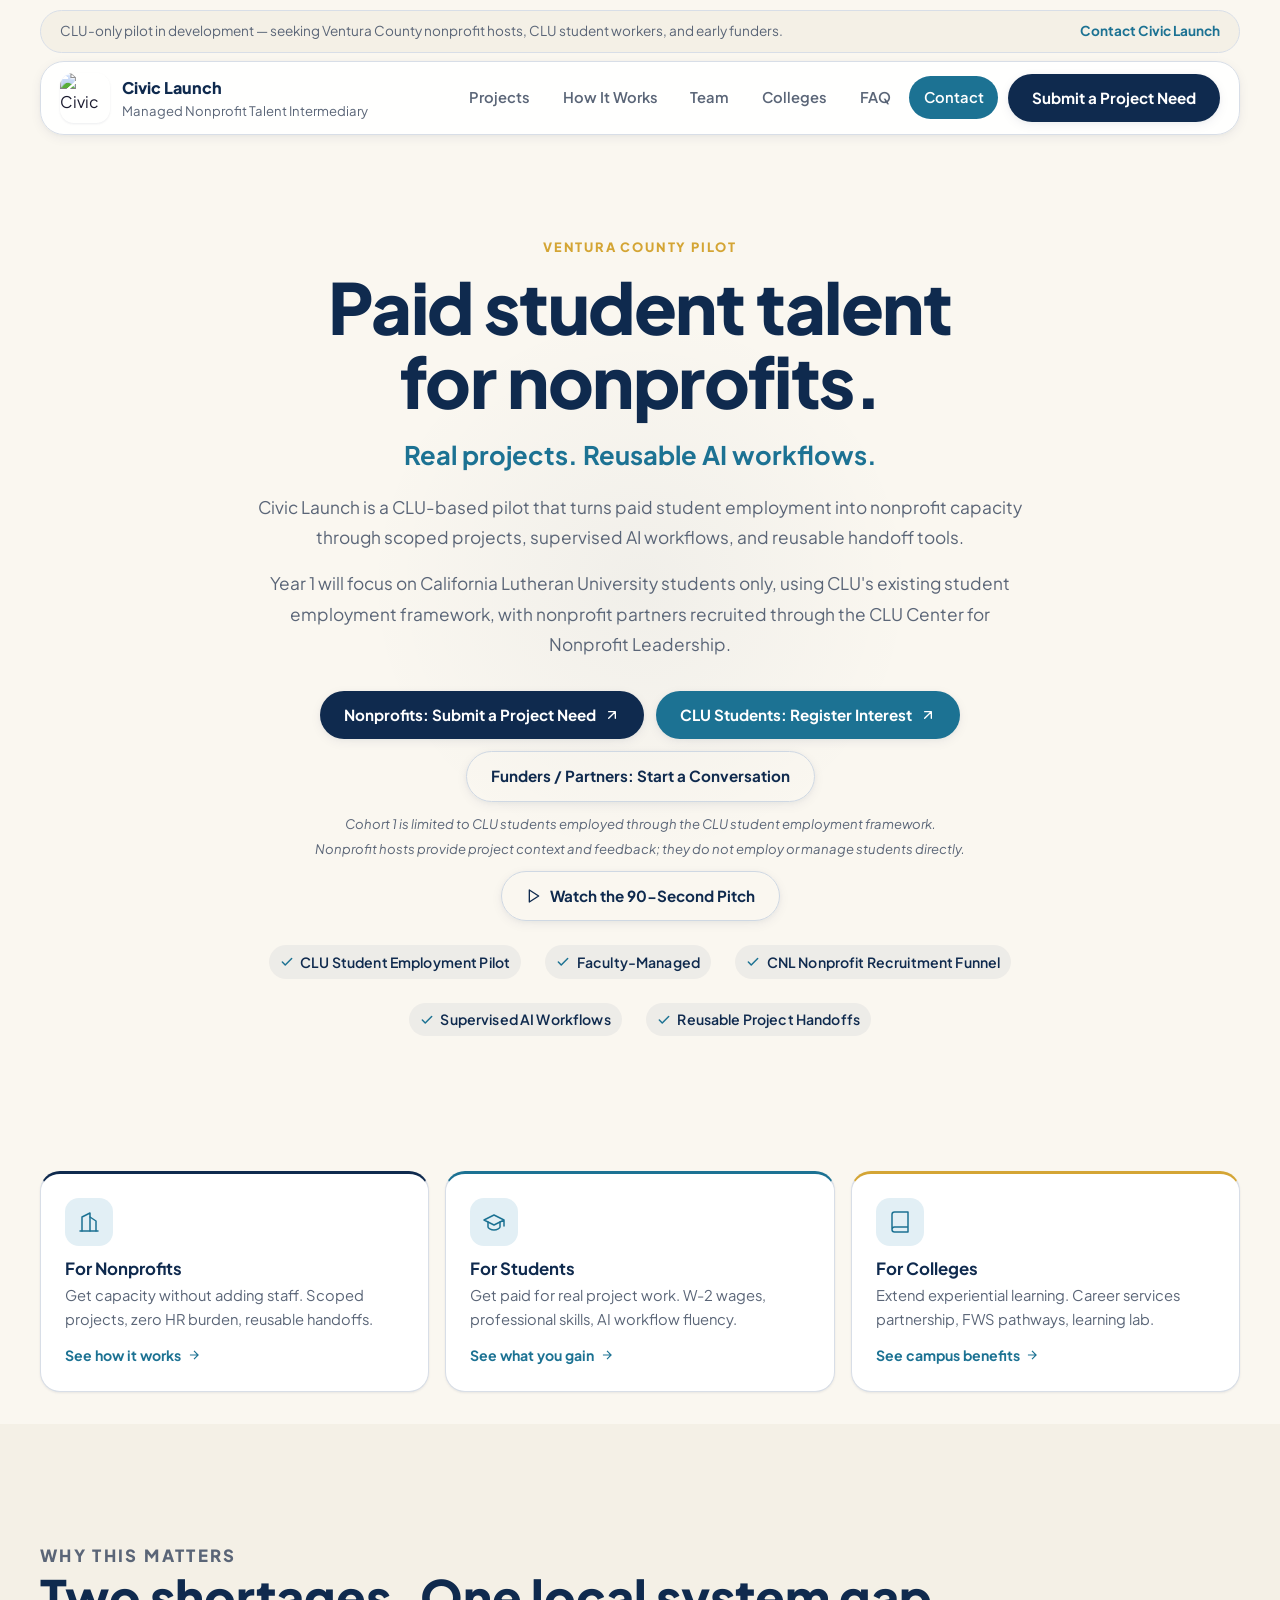
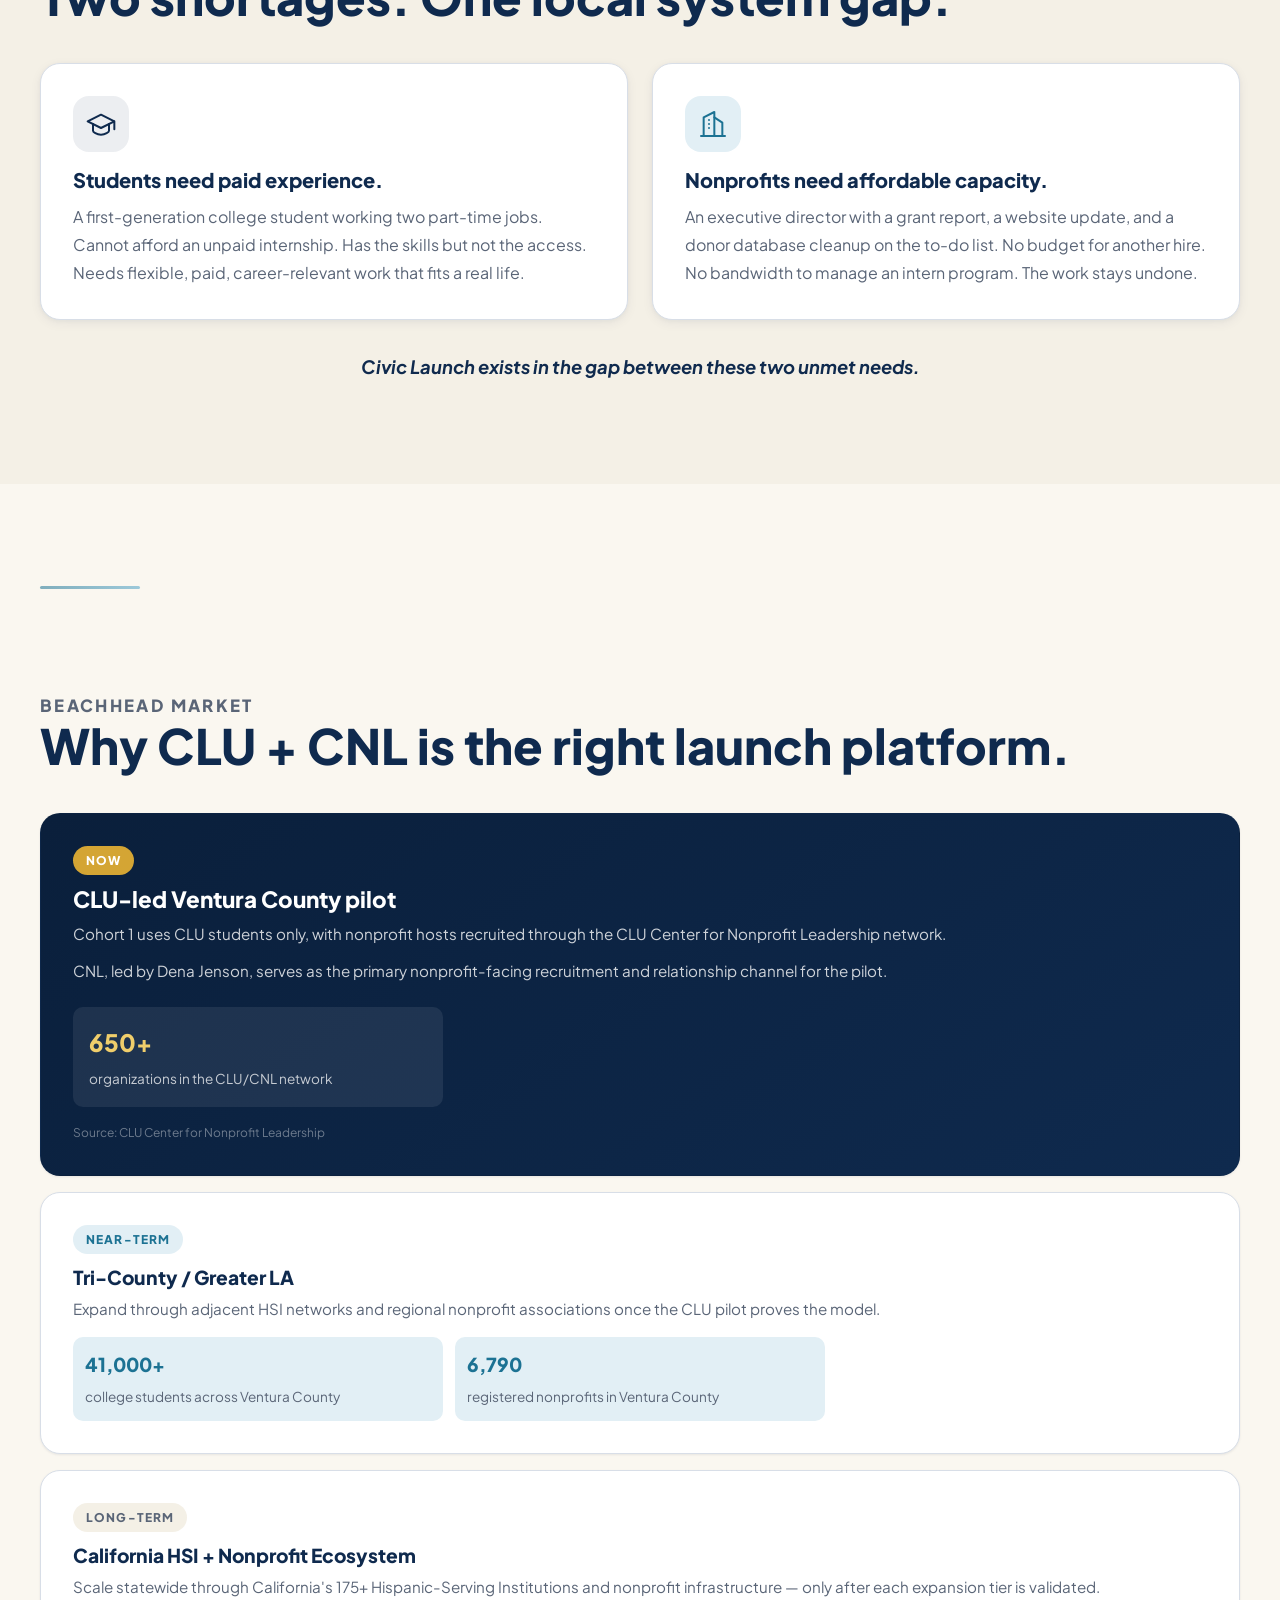
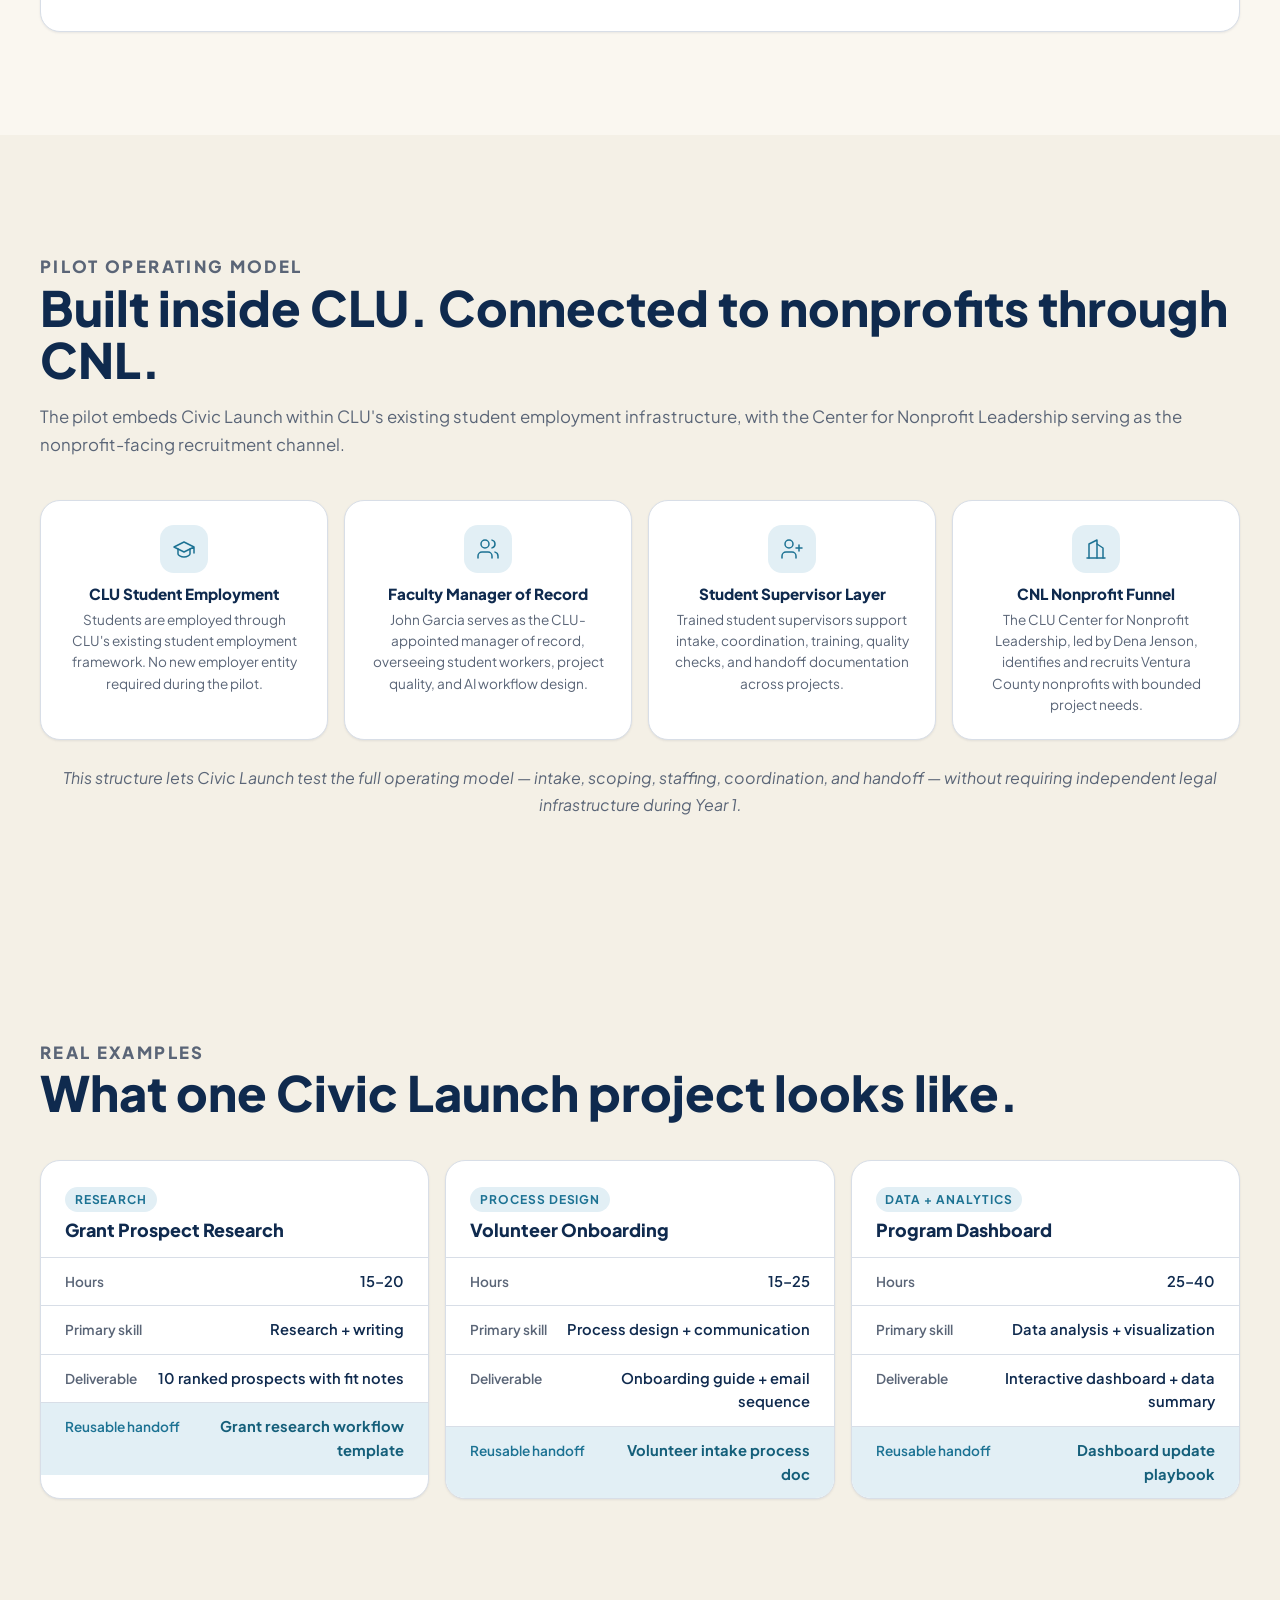
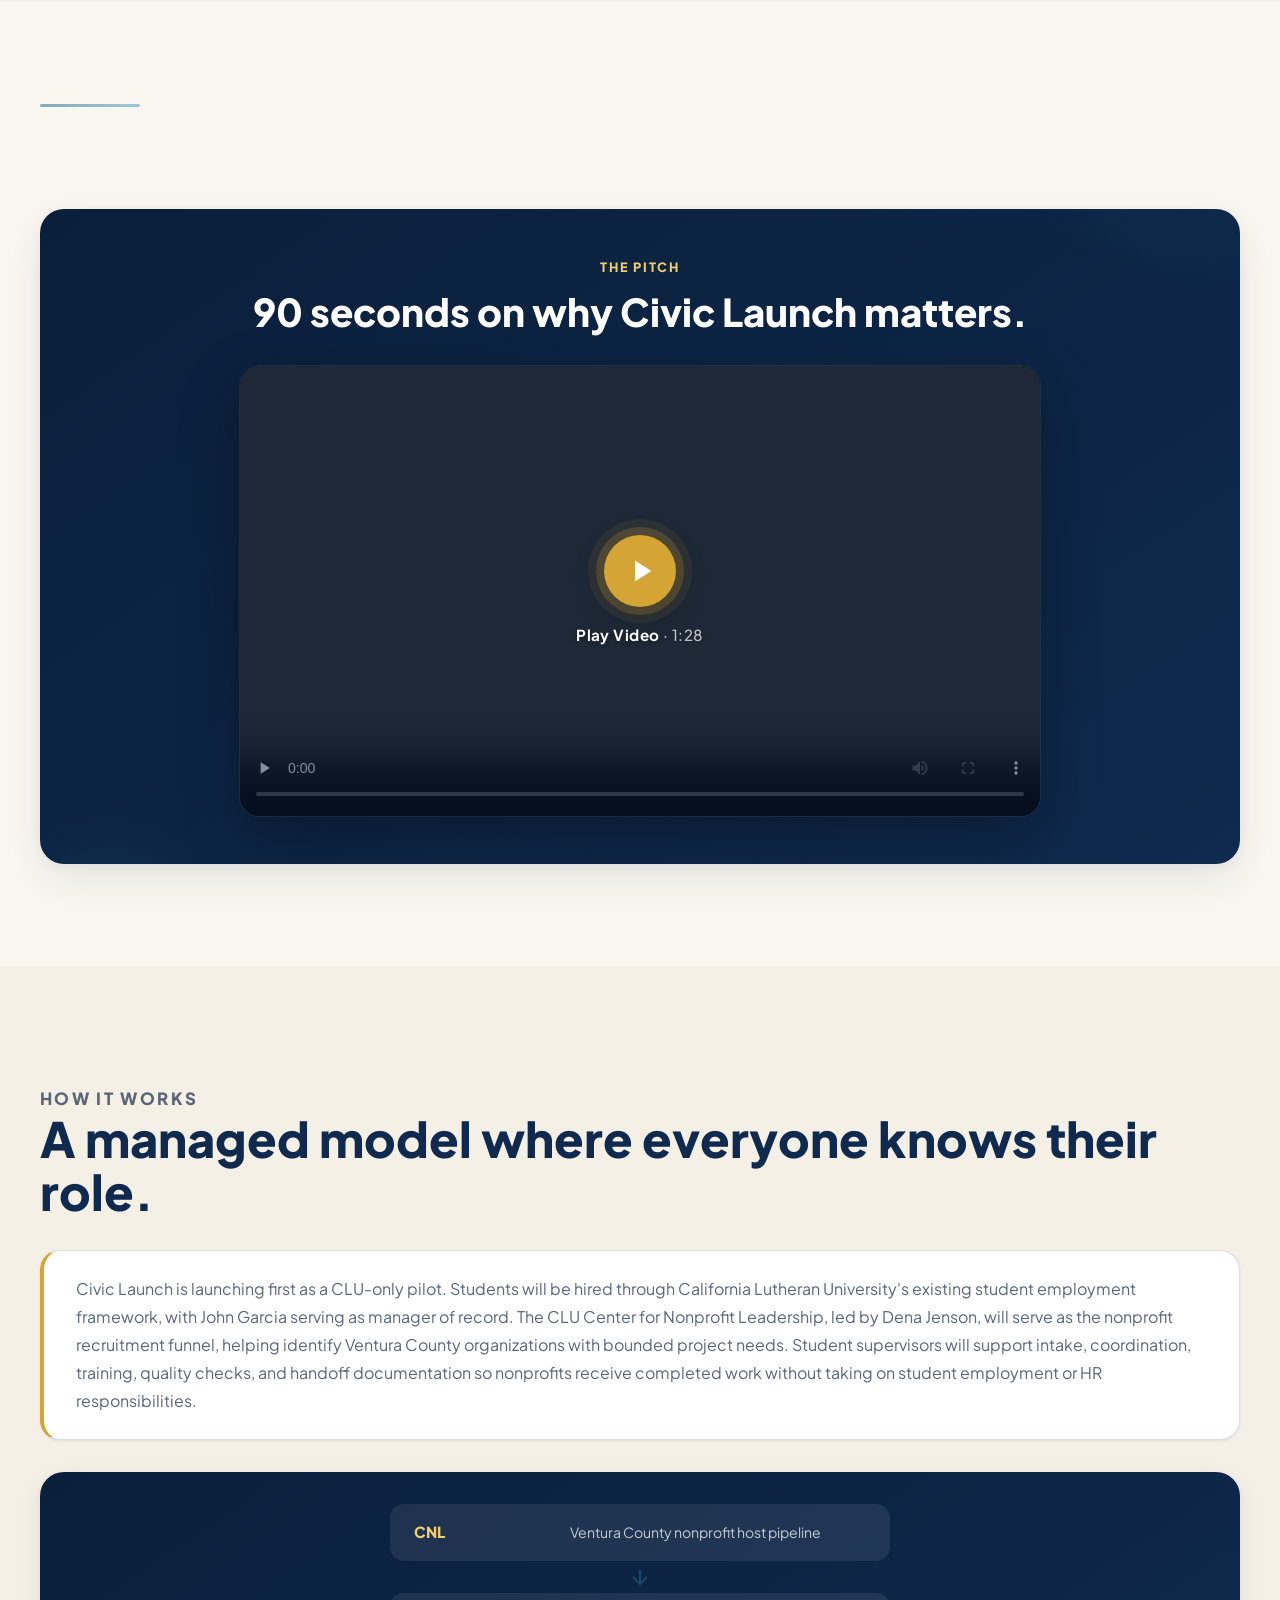
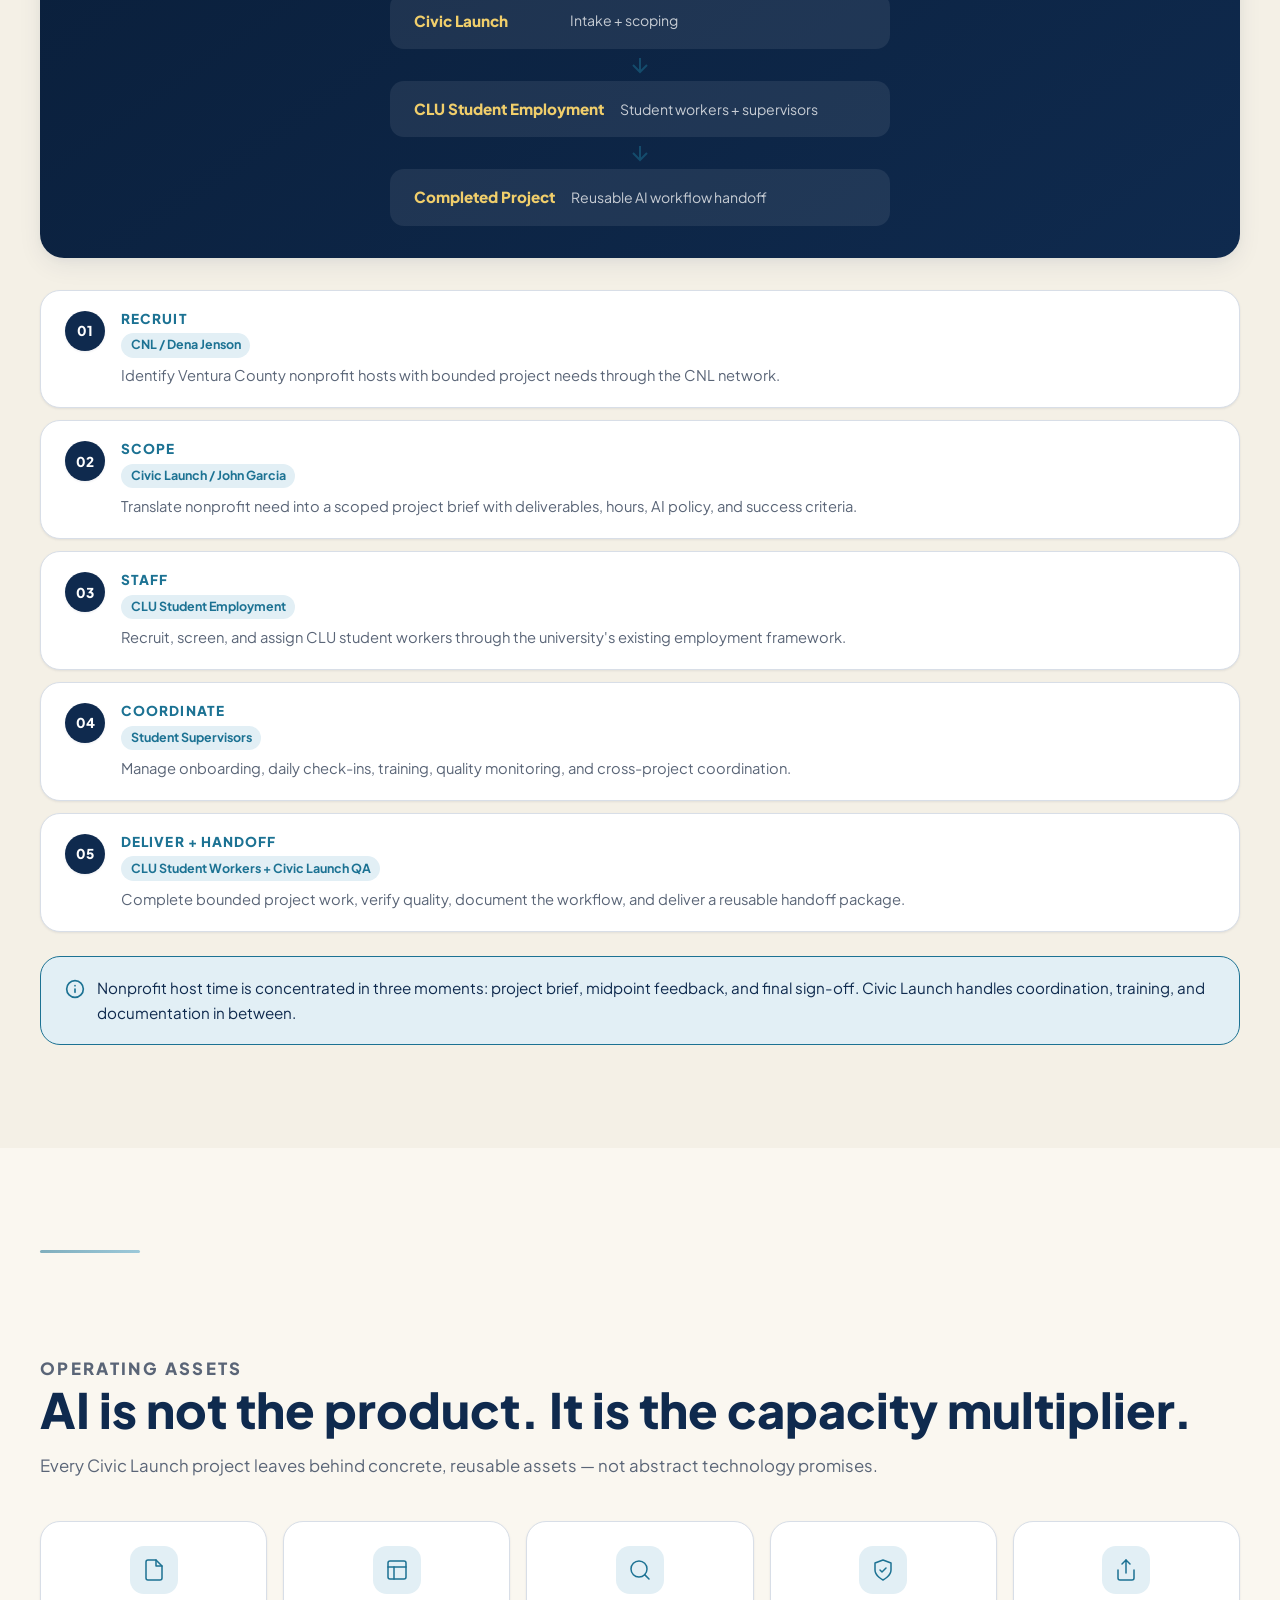
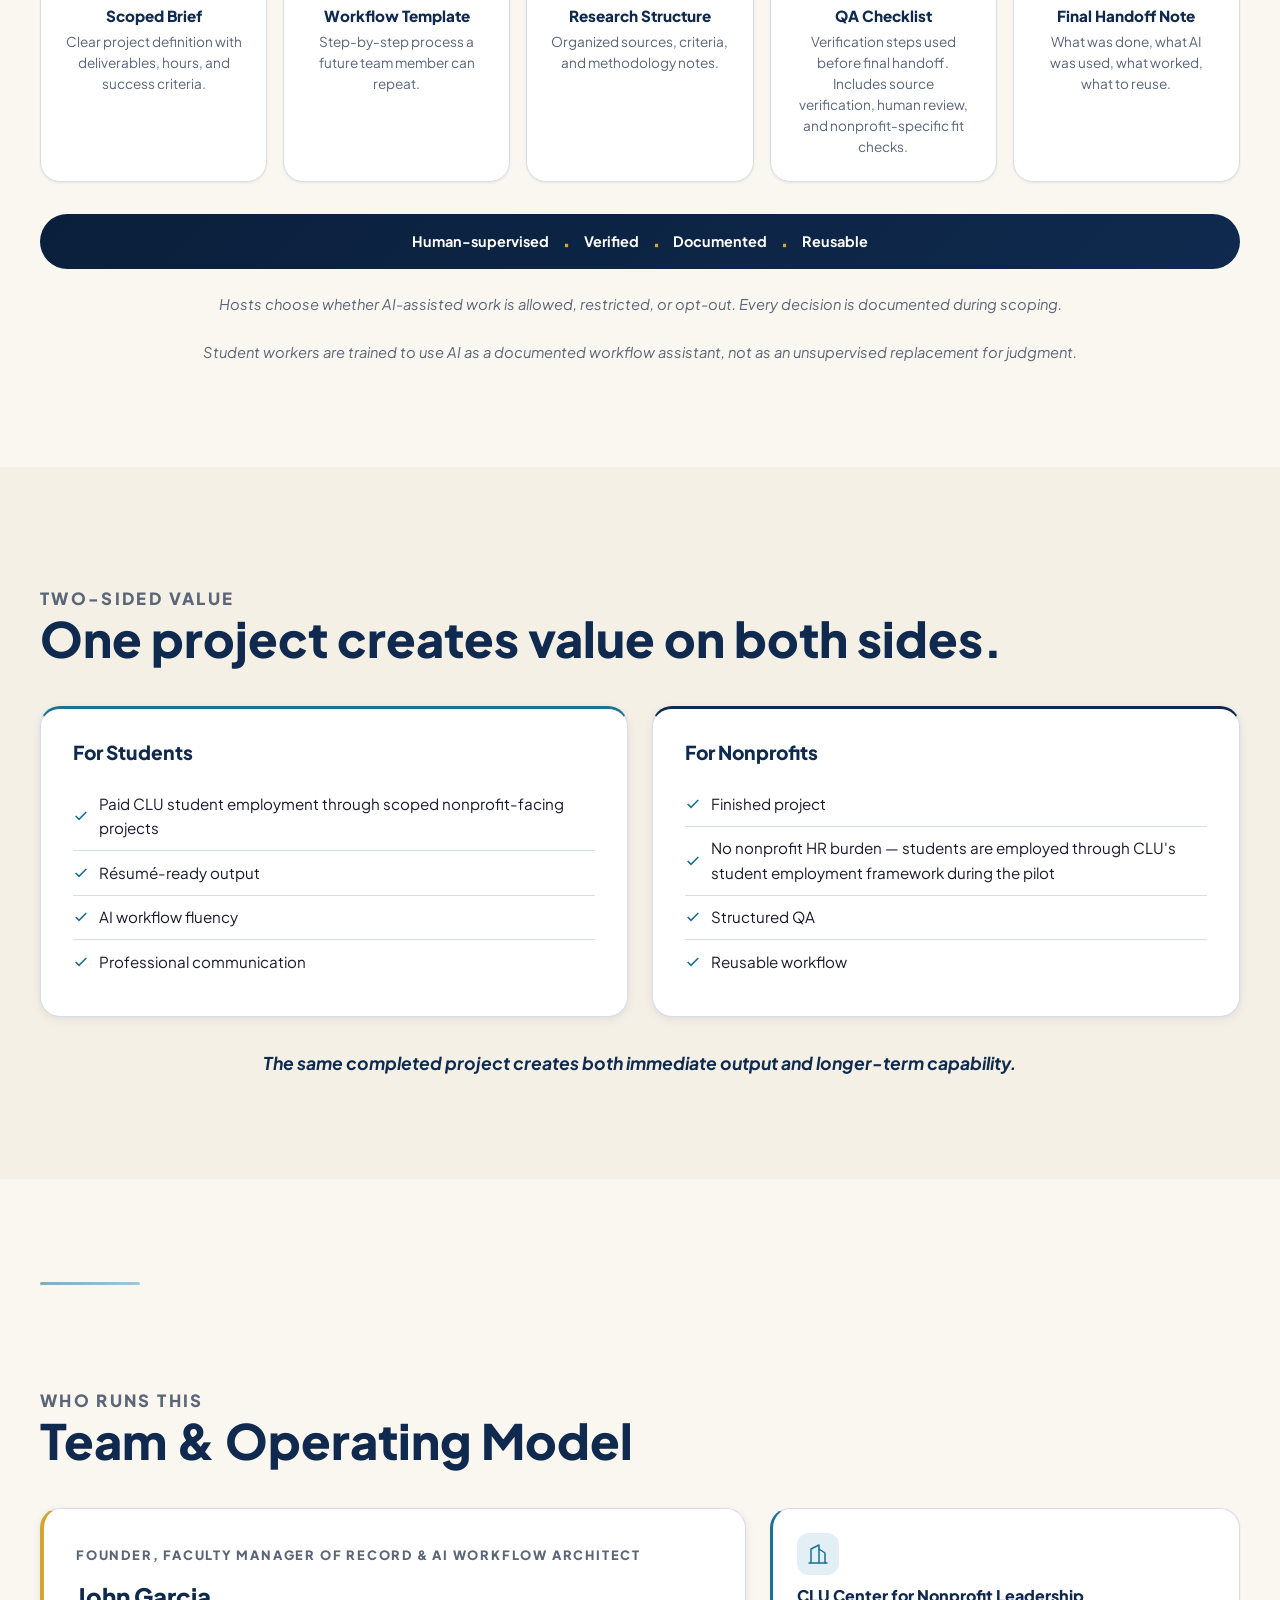
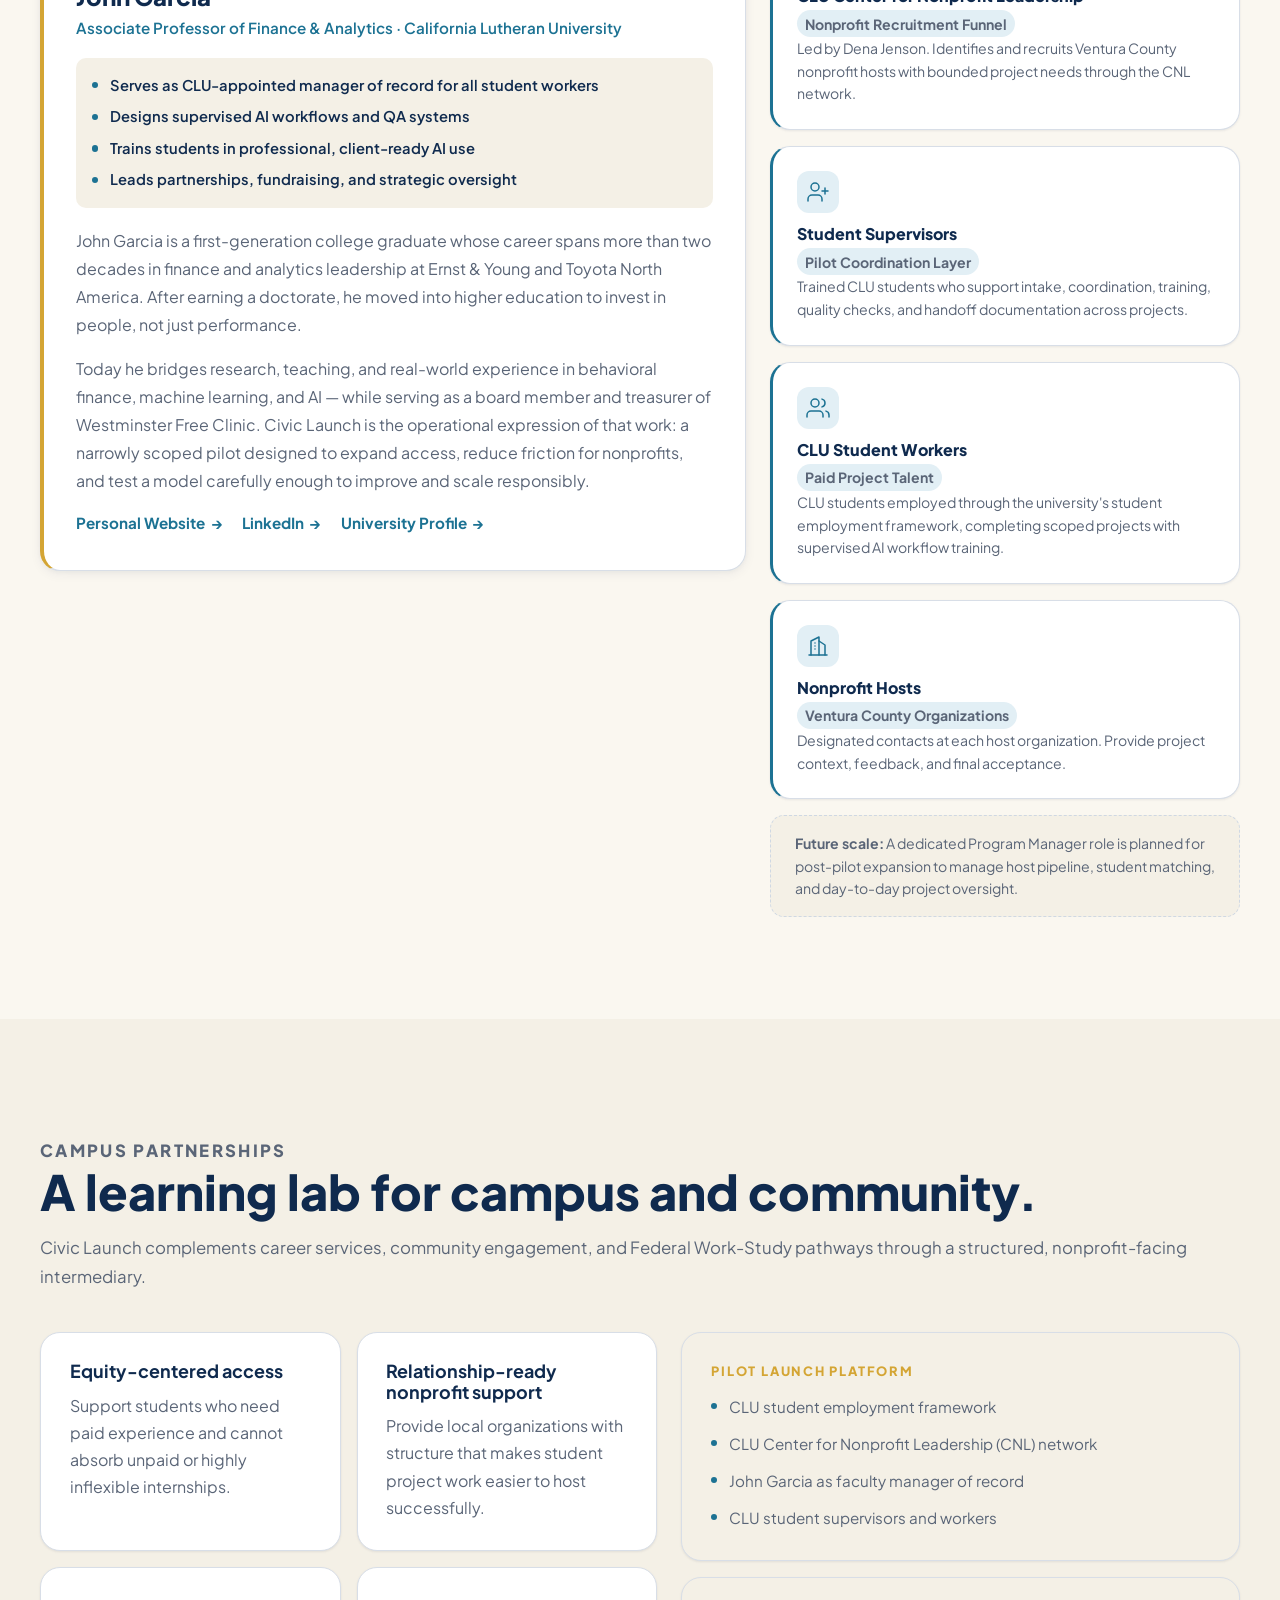
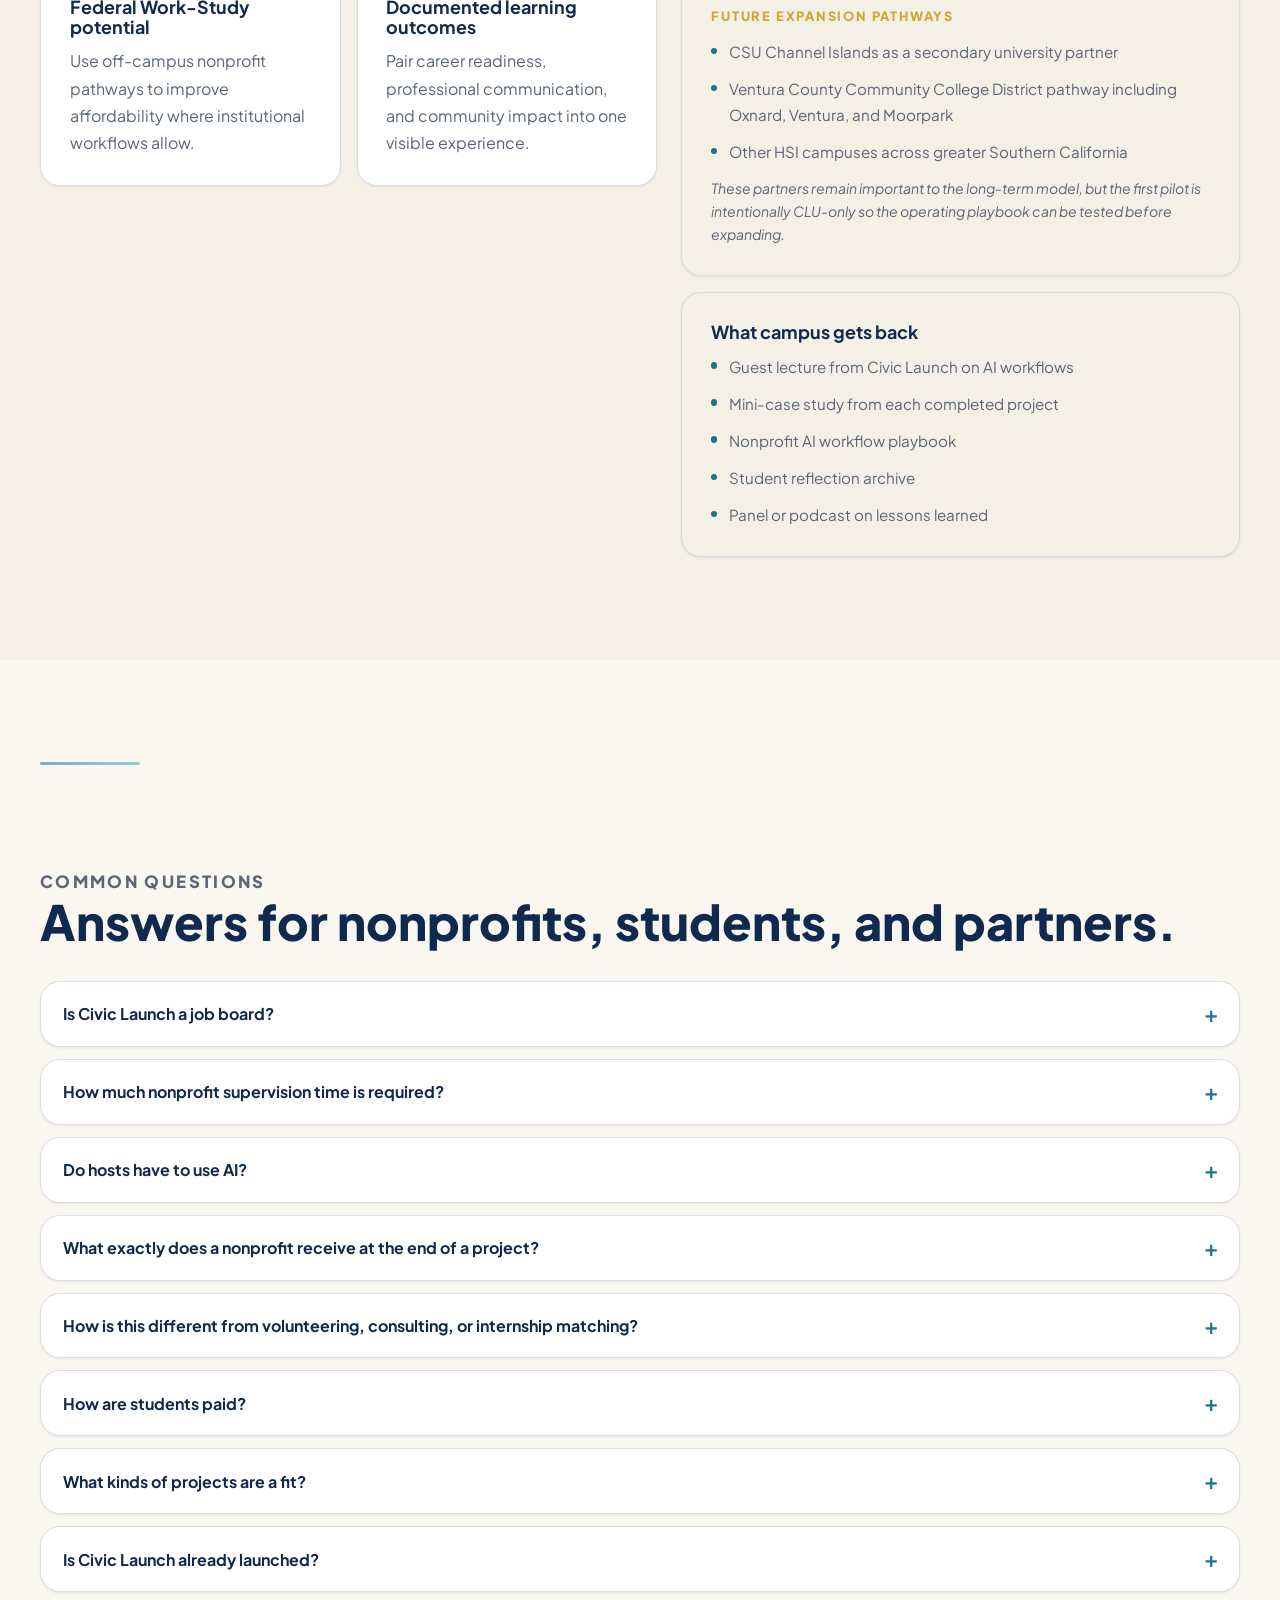
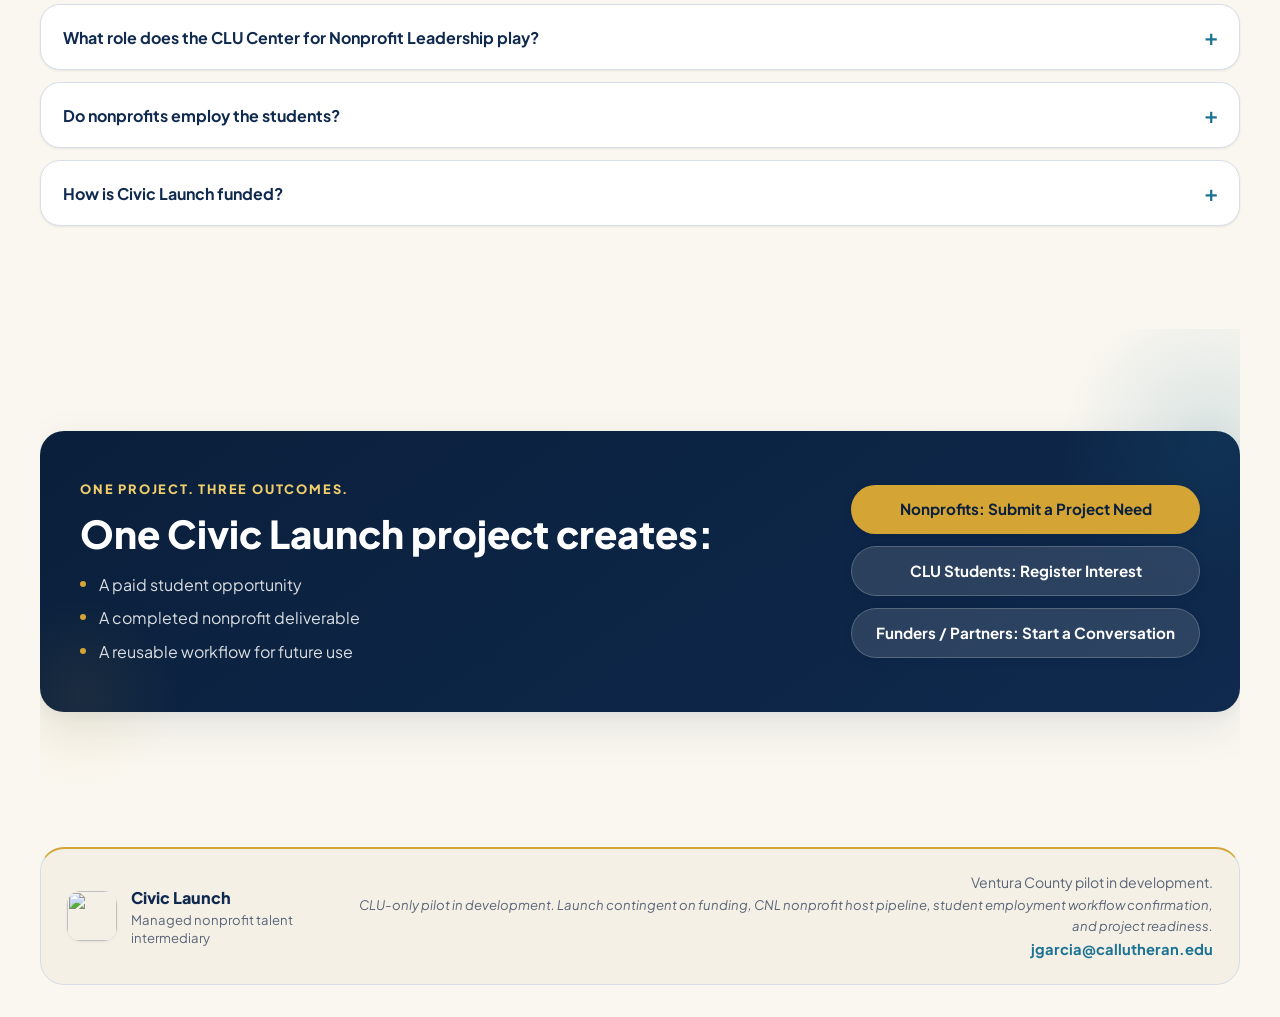
==== commit e9912f63: "Fix header navigation order to match page flow" ====
--- a/index.html
+++ b/index.html
@@ -153,8 +153,8 @@
 
         <div class="nav-shell" id="site-nav">
           <nav class="site-nav" aria-label="Primary">
+            <a href="#projects">Projects</a>
             <a href="#how-it-works">How It Works</a>
-            <a href="#projects">Projects</a>
             <a href="#team">Team</a>
             <a href="#colleges">Colleges</a>
             <a href="#faqs">FAQ</a>
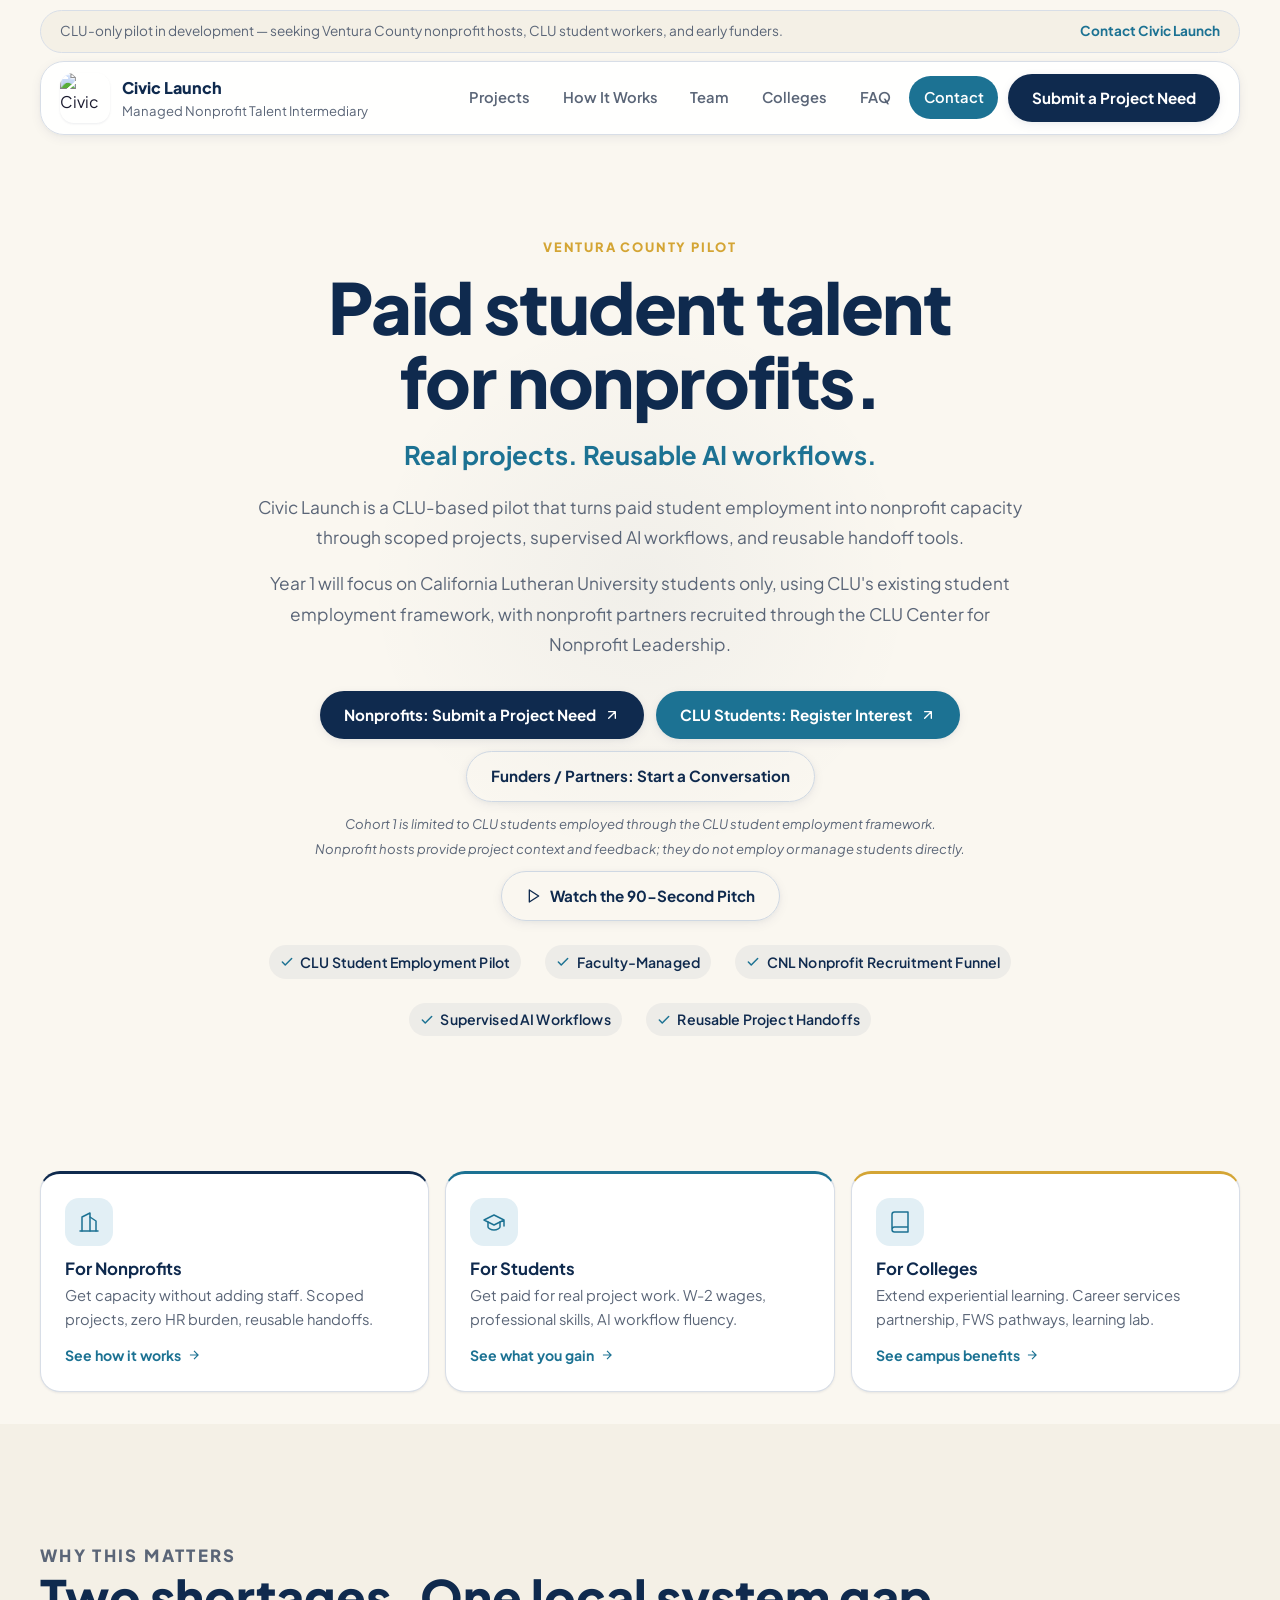
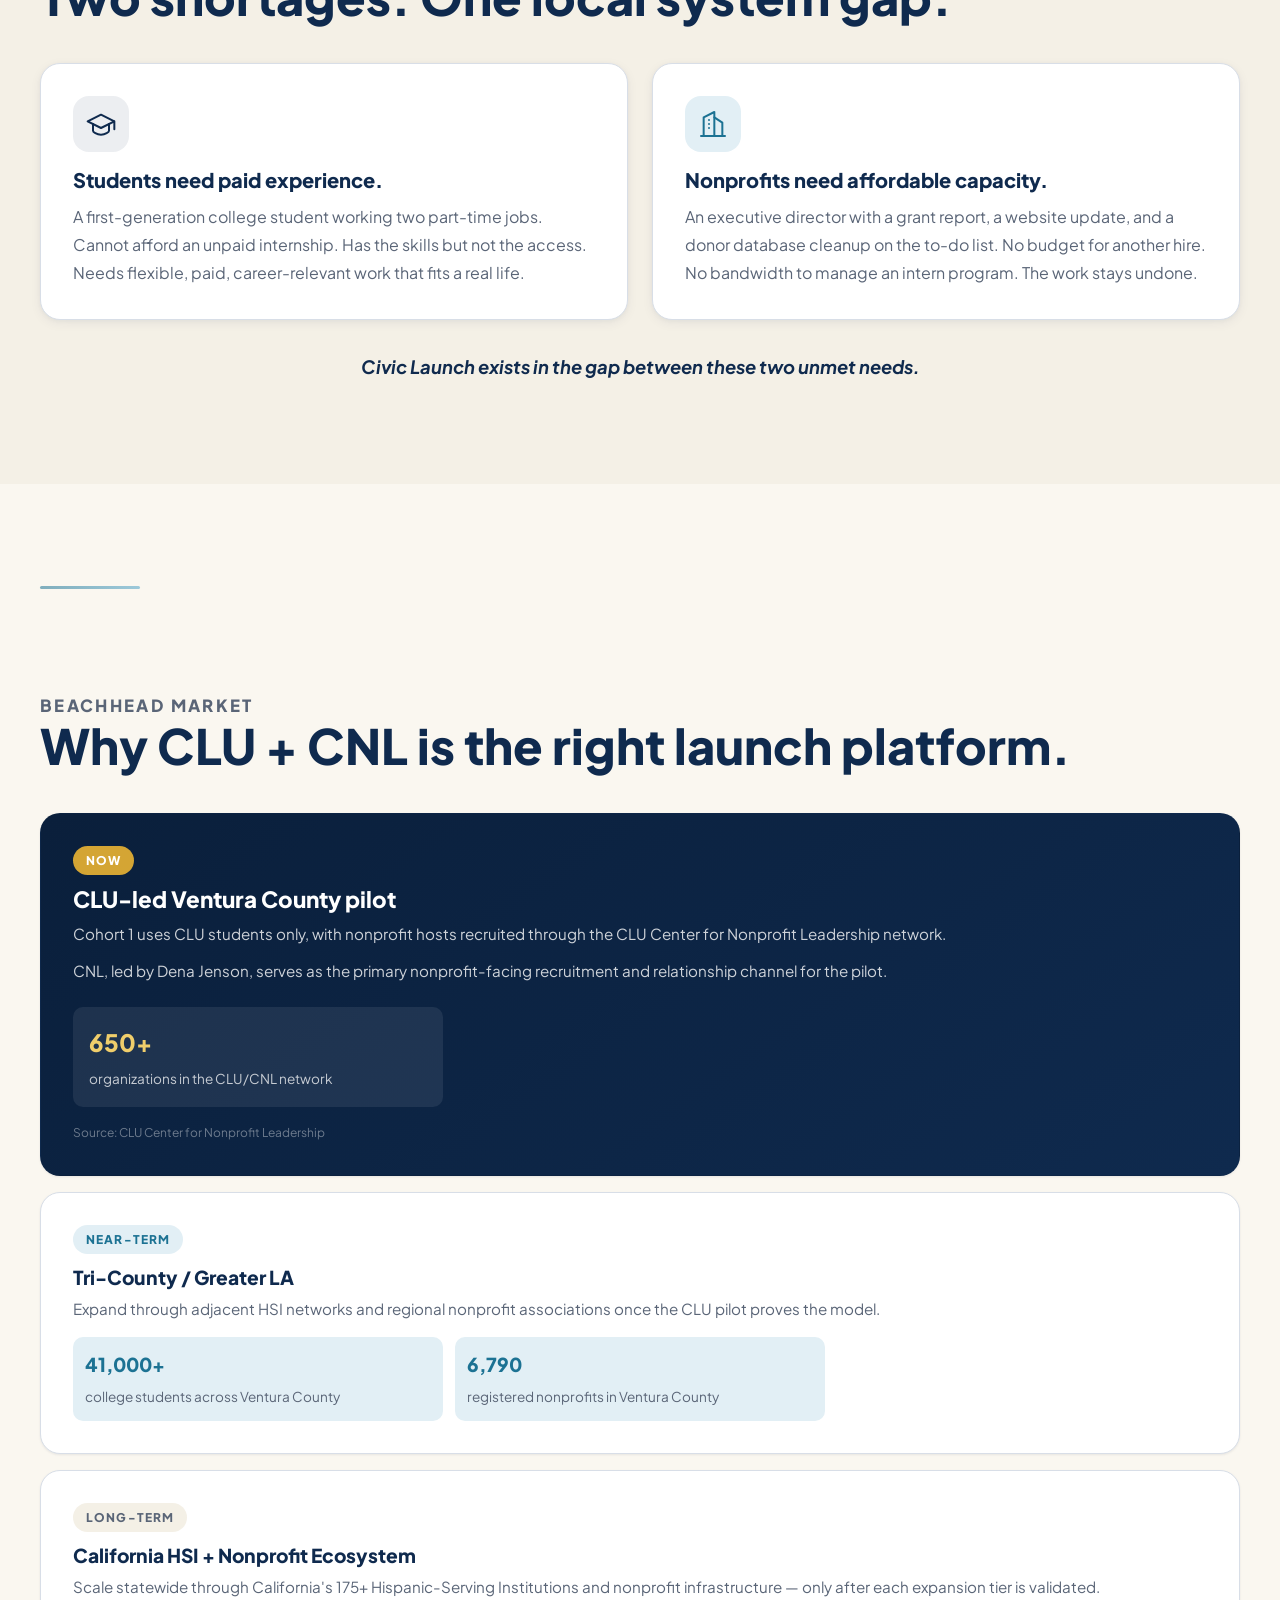
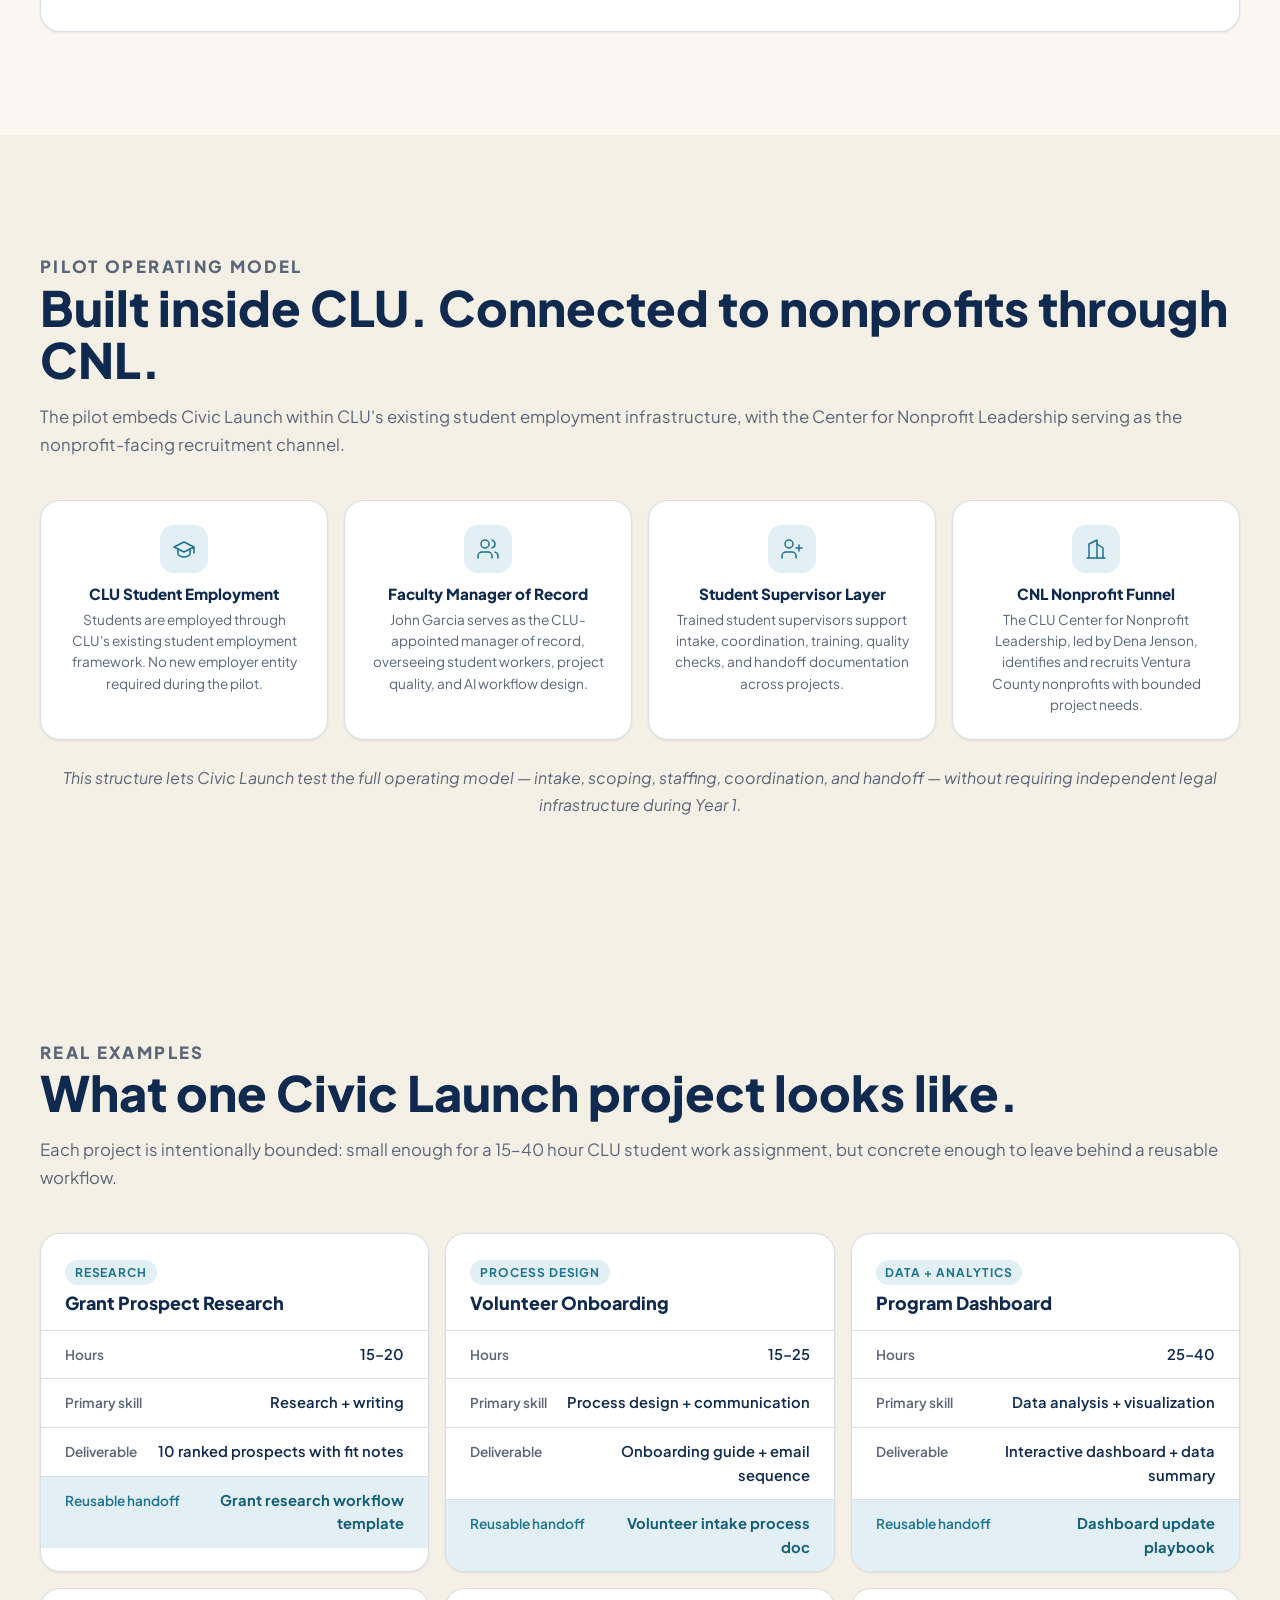
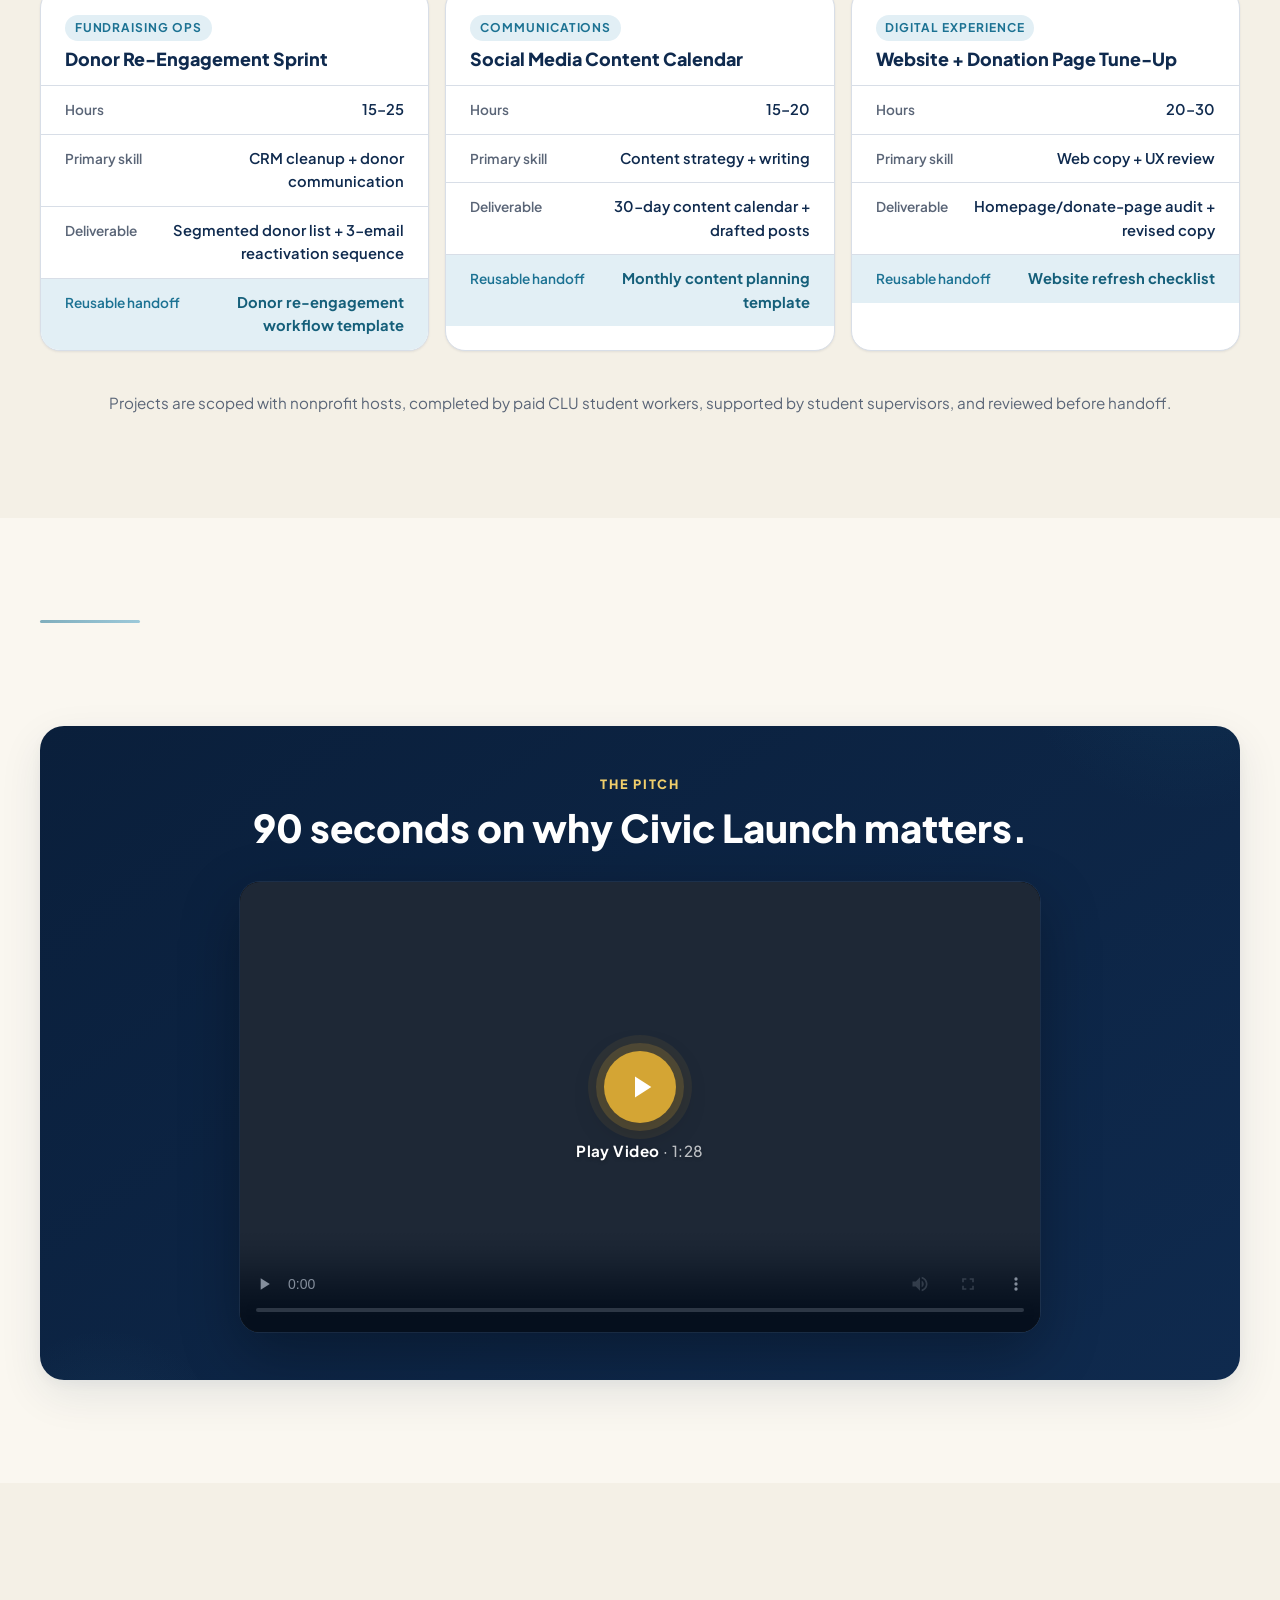
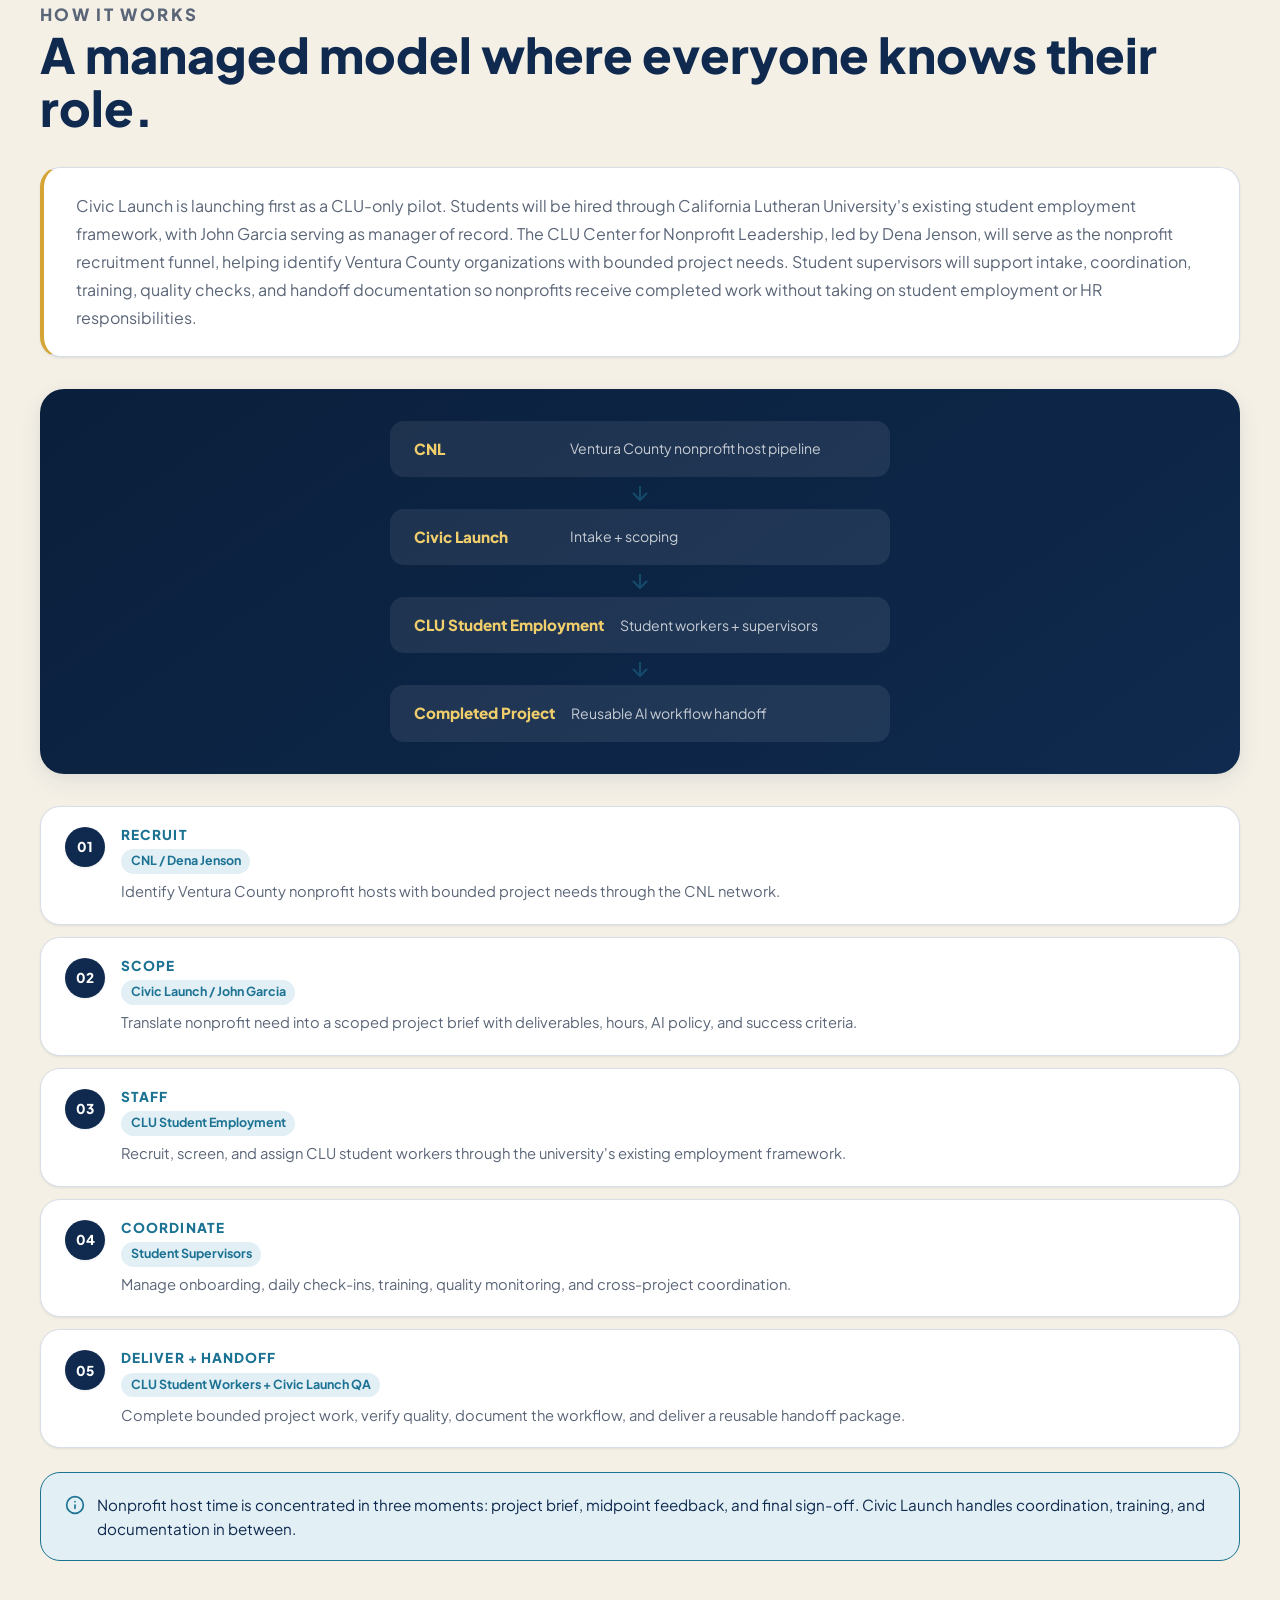
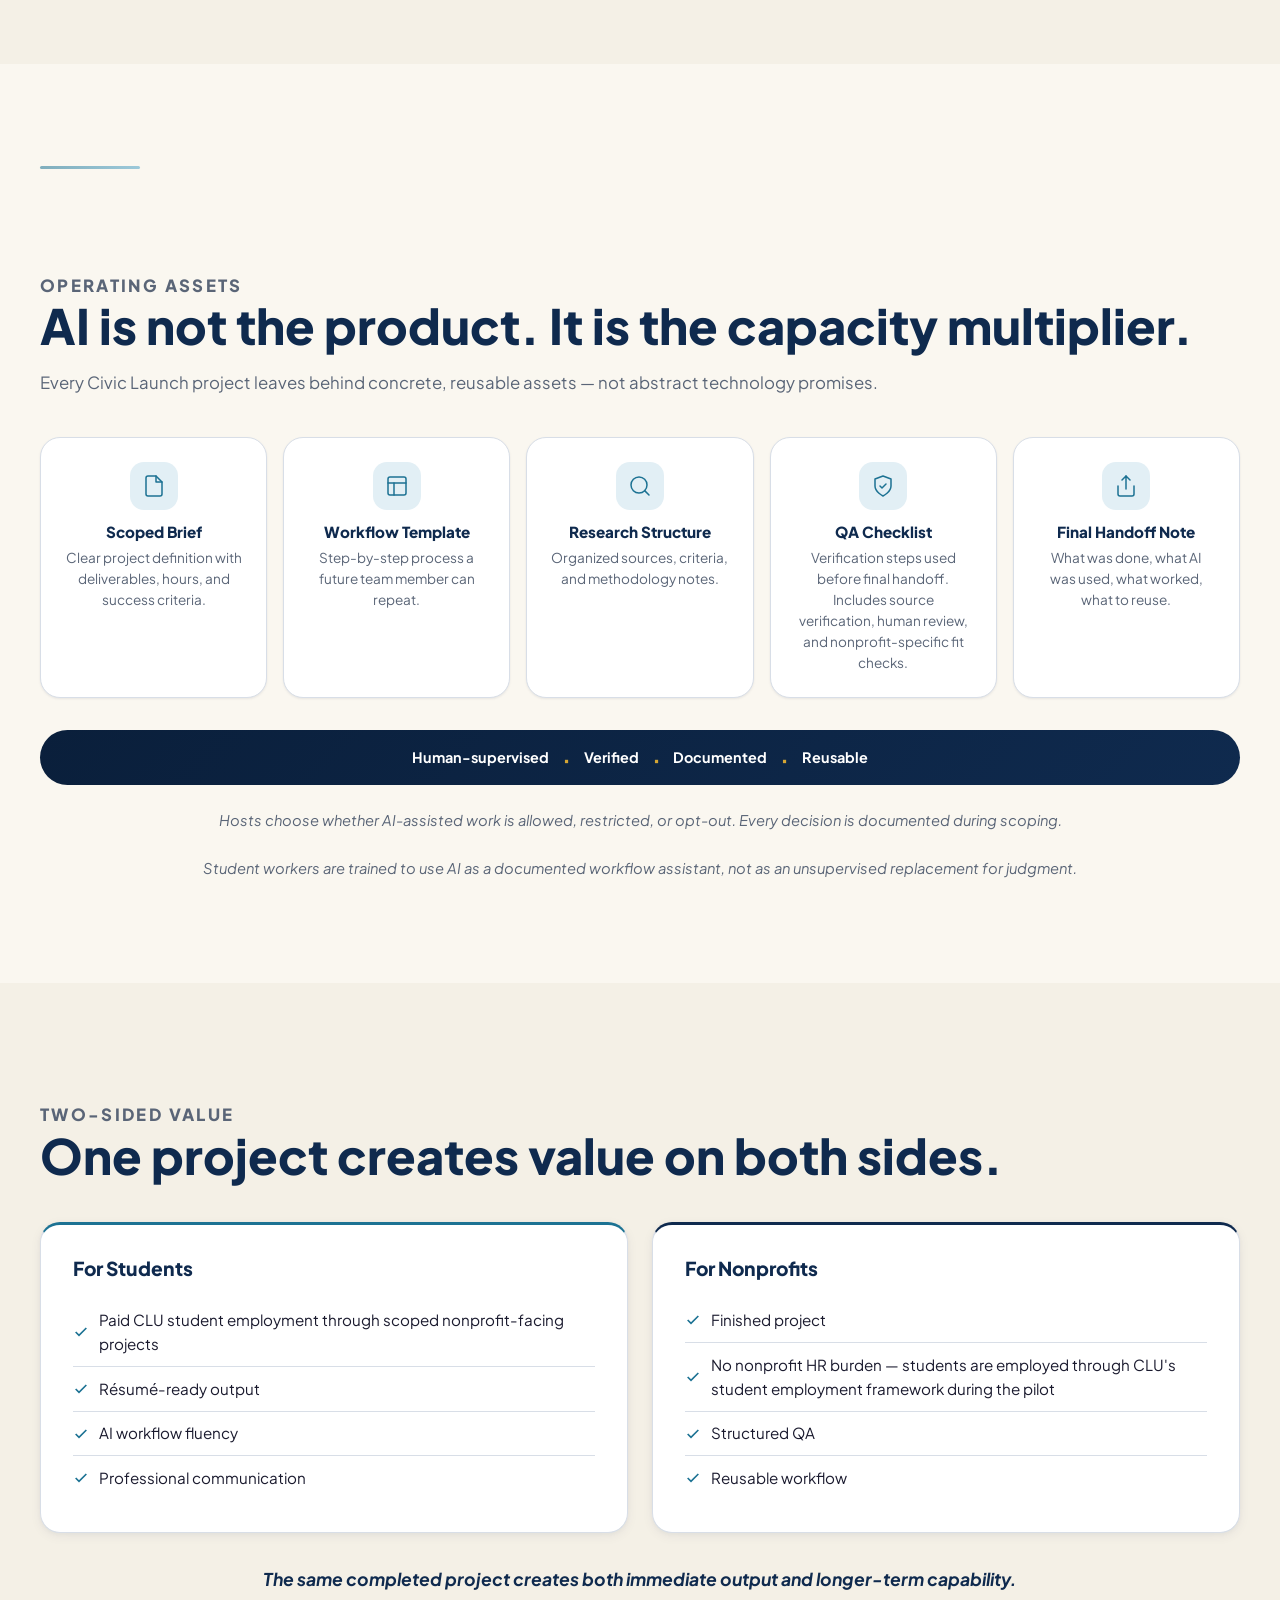
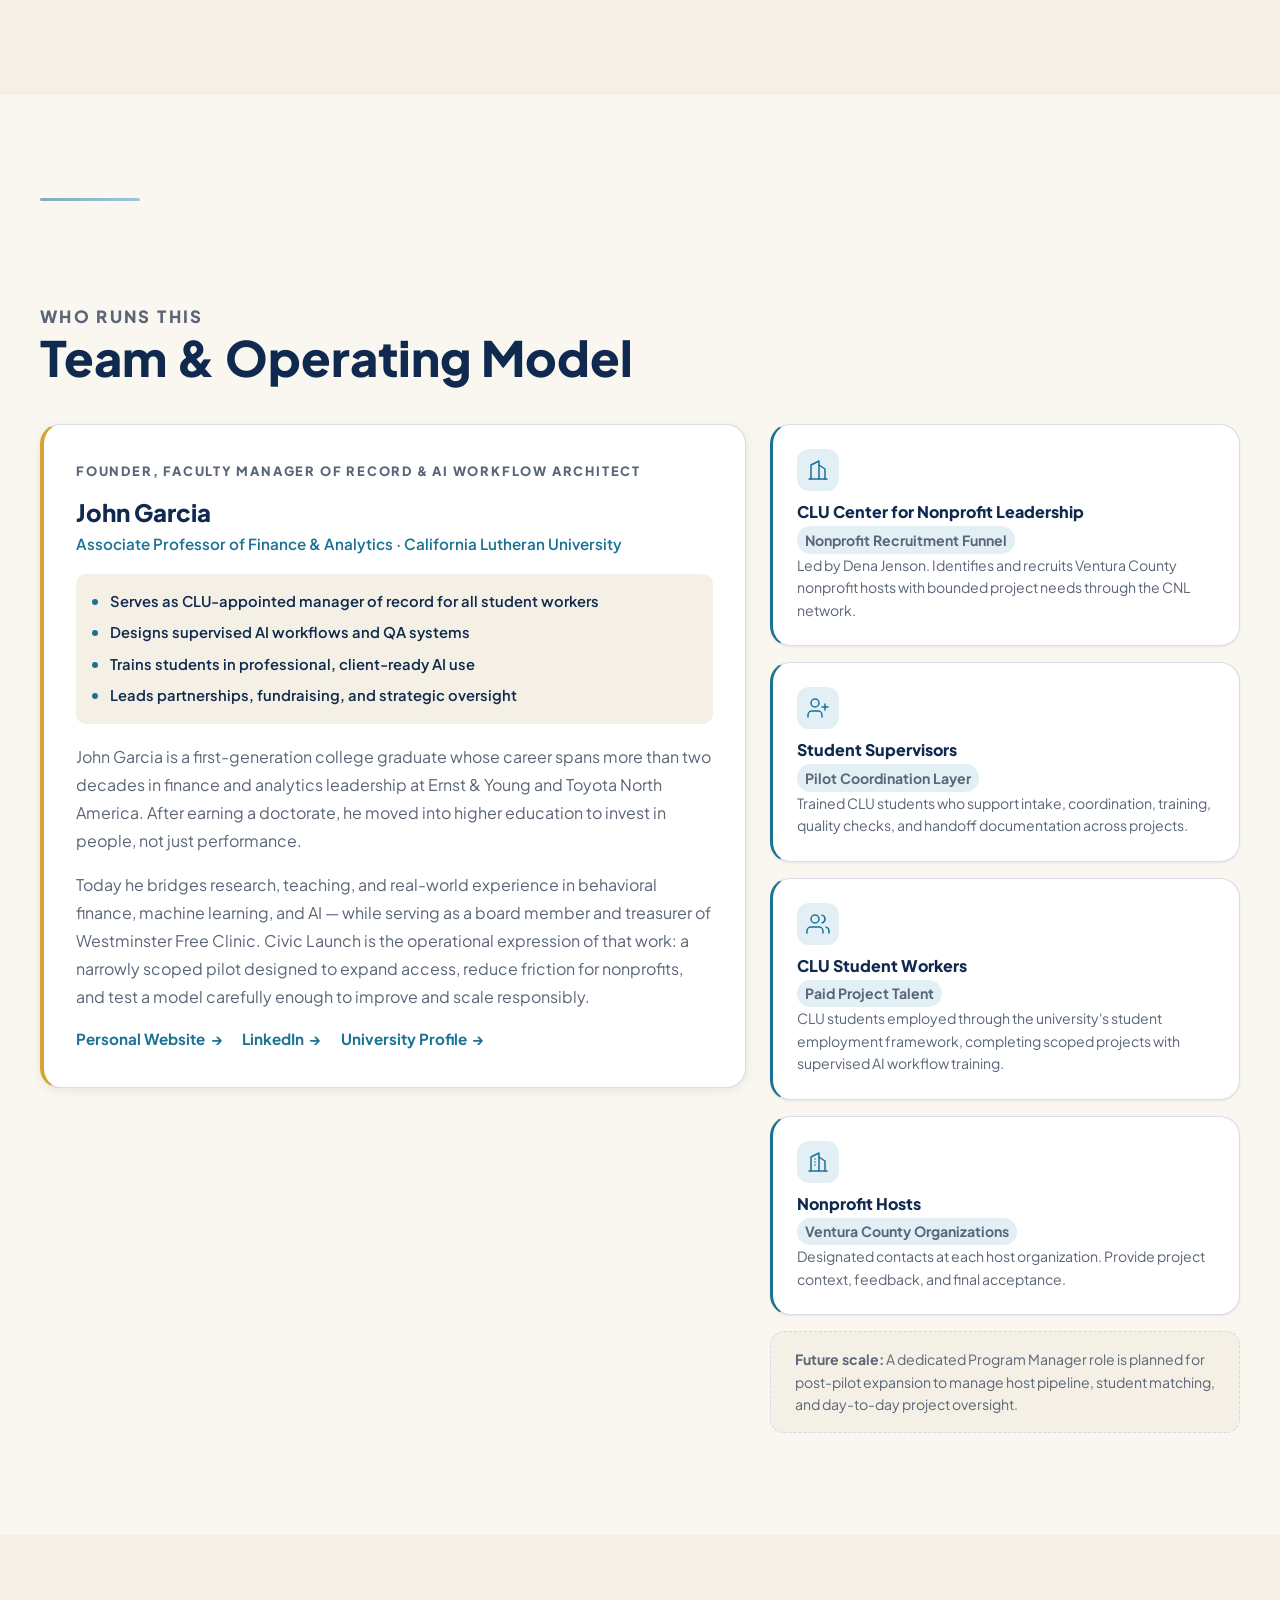
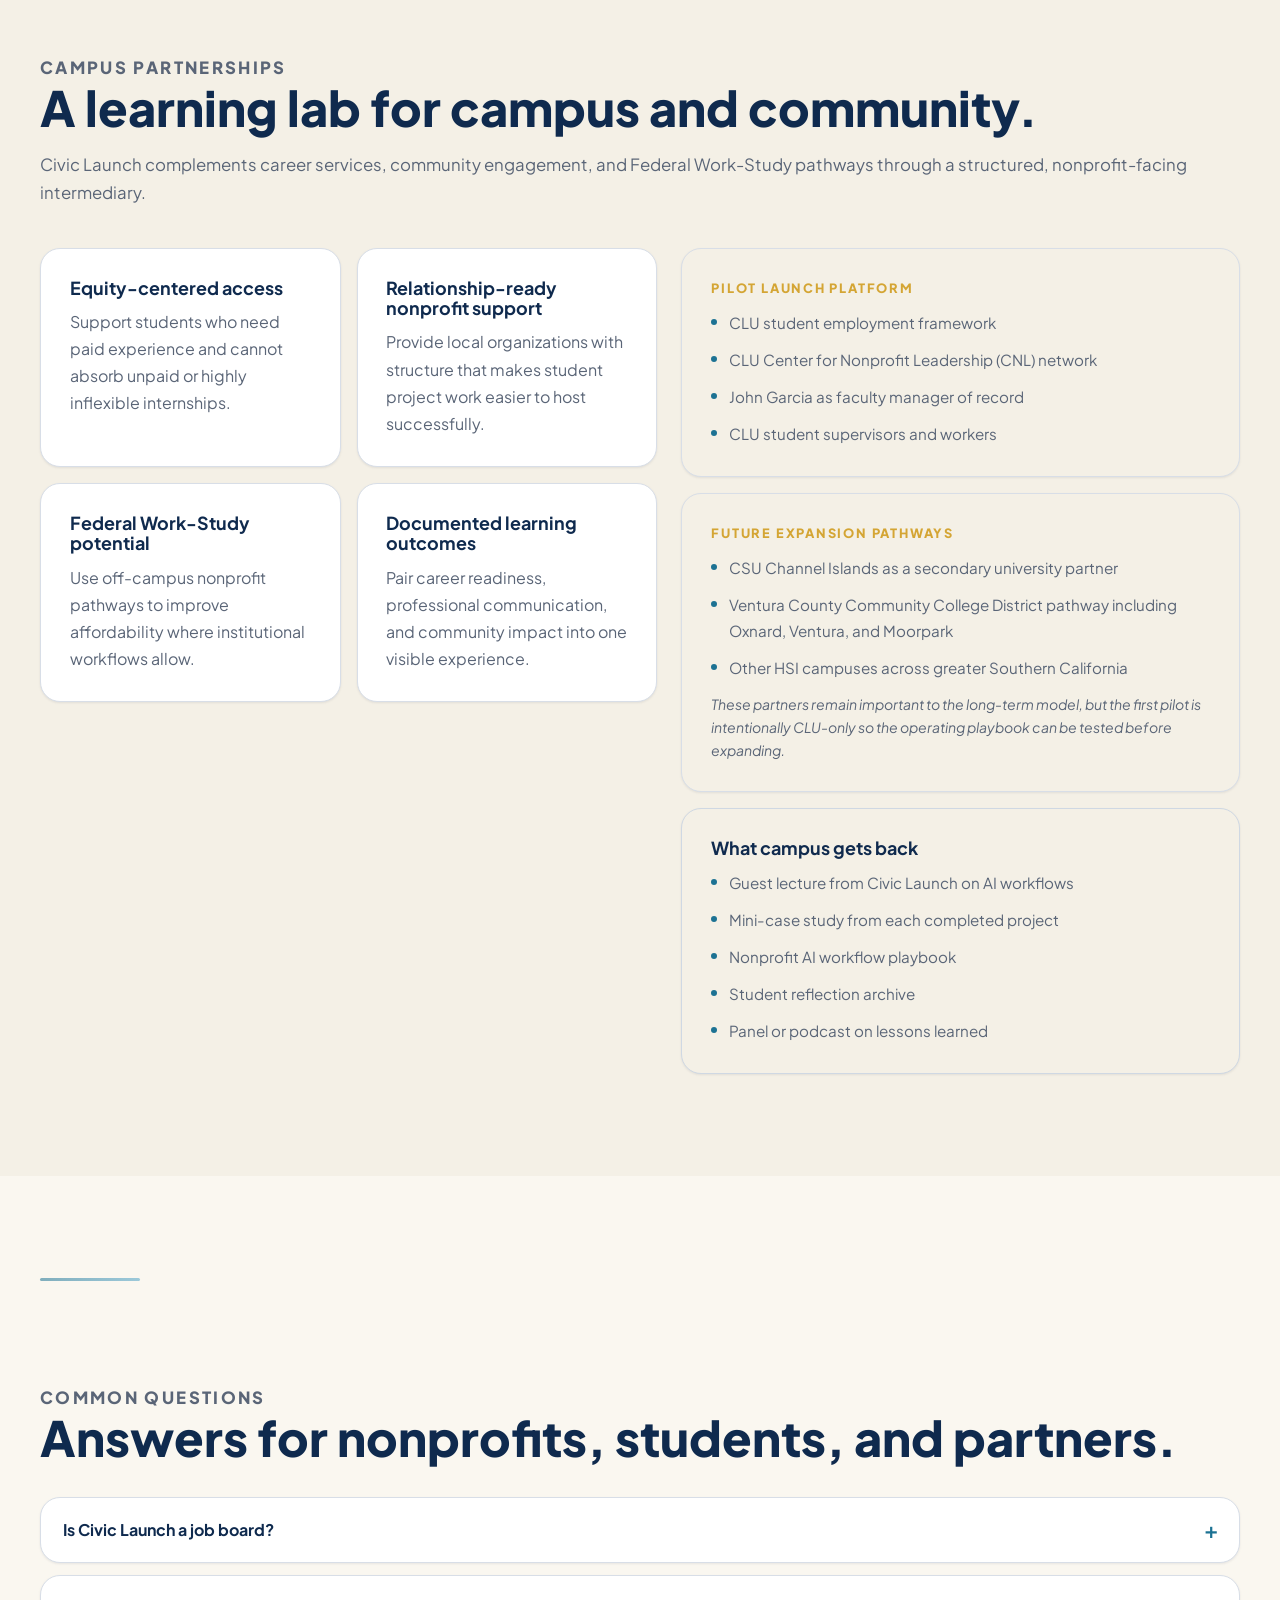
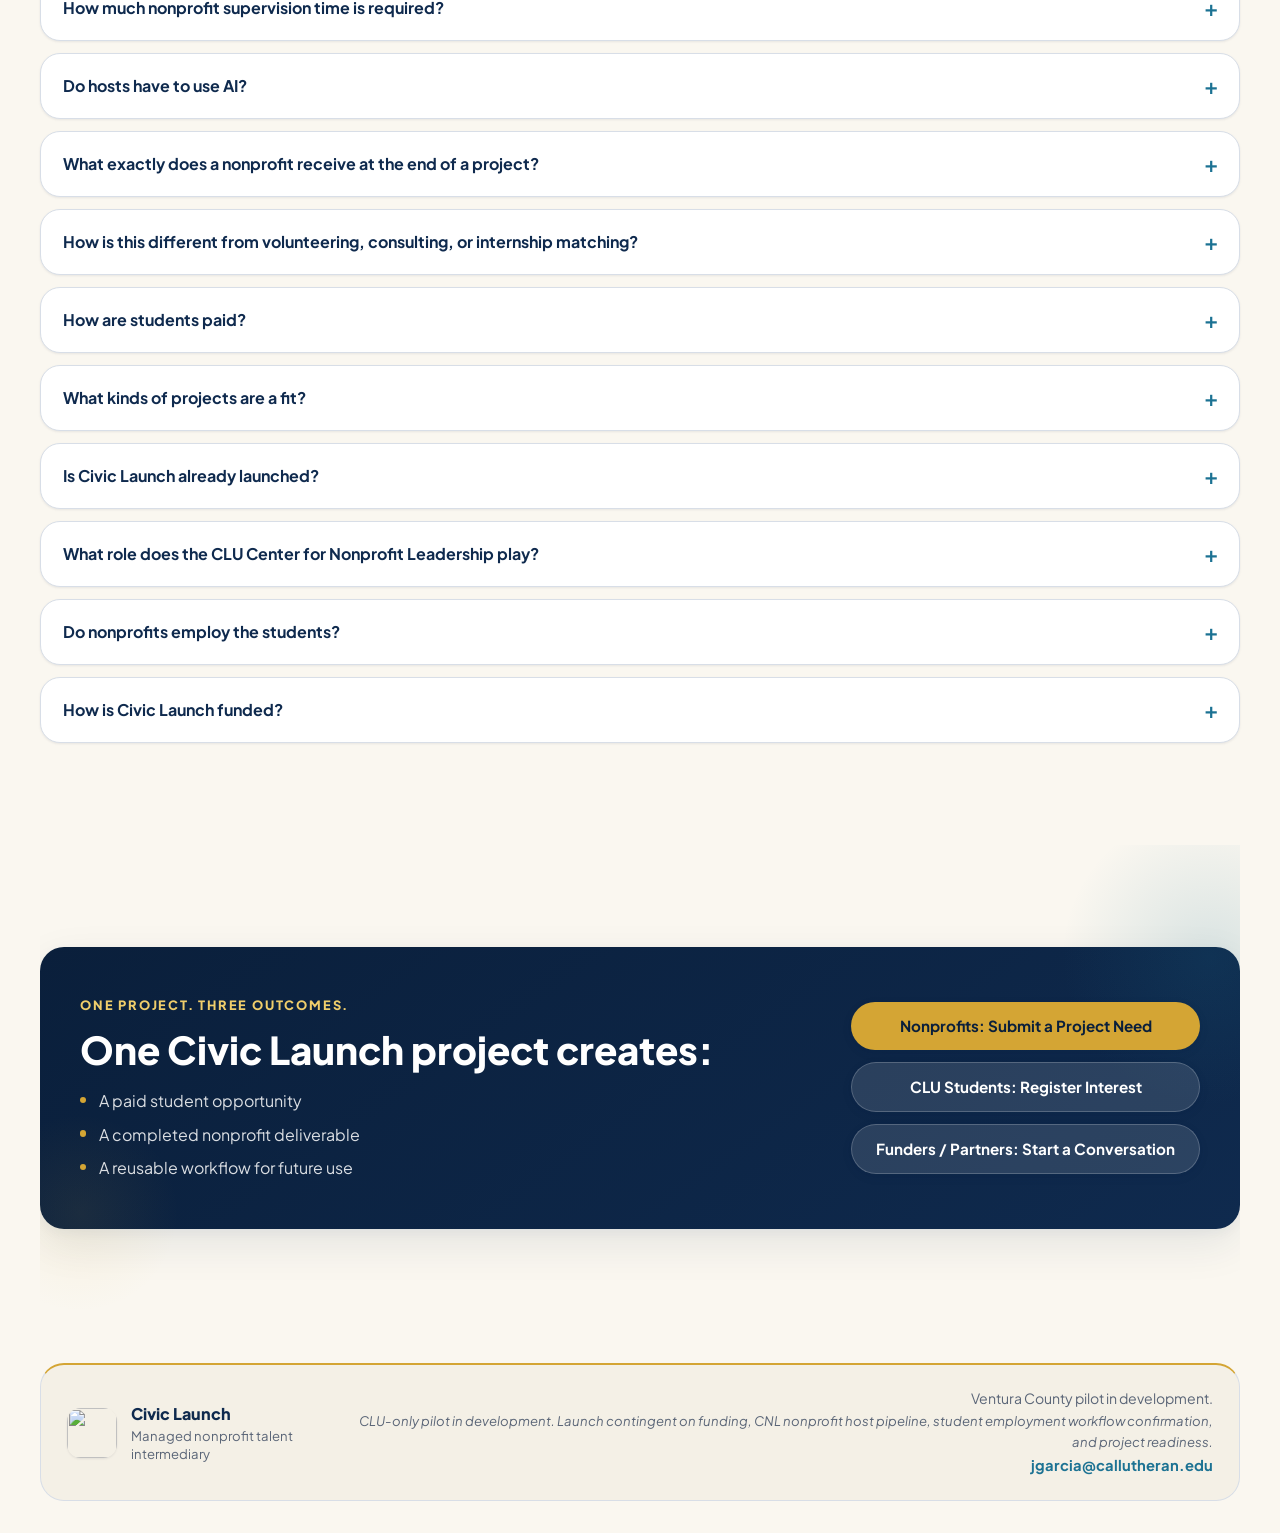
==== commit 07e0c1d9: "Add three new project examples and adjust grid" ====
--- a/index.html
+++ b/index.html
@@ -393,6 +393,7 @@
         <div class="section-heading" data-reveal>
           <p class="eyebrow">Real Examples</p>
           <h2>What one Civic Launch project looks like.</h2>
+          <p>Each project is intentionally bounded: small enough for a 15–40 hour CLU student work assignment, but concrete enough to leave behind a reusable workflow.</p>
         </div>
 
         <div class="project-cards">
@@ -470,7 +471,86 @@
               </div>
             </dl>
           </article>
-        </div>
+
+          <article class="project-card" data-reveal>
+            <div class="project-header">
+              <span class="project-type">Fundraising Ops</span>
+              <h3>Donor Re-Engagement Sprint</h3>
+            </div>
+            <dl class="project-details">
+              <div>
+                <dt>Hours</dt>
+                <dd>15–25</dd>
+              </div>
+              <div>
+                <dt>Primary skill</dt>
+                <dd>CRM cleanup + donor communication</dd>
+              </div>
+              <div>
+                <dt>Deliverable</dt>
+                <dd>Segmented donor list + 3-email reactivation sequence</dd>
+              </div>
+              <div class="project-handoff">
+                <dt>Reusable handoff</dt>
+                <dd>Donor re-engagement workflow template</dd>
+              </div>
+            </dl>
+          </article>
+
+          <article class="project-card" data-reveal>
+            <div class="project-header">
+              <span class="project-type">Communications</span>
+              <h3>Social Media Content Calendar</h3>
+            </div>
+            <dl class="project-details">
+              <div>
+                <dt>Hours</dt>
+                <dd>15–20</dd>
+              </div>
+              <div>
+                <dt>Primary skill</dt>
+                <dd>Content strategy + writing</dd>
+              </div>
+              <div>
+                <dt>Deliverable</dt>
+                <dd>30-day content calendar + drafted posts</dd>
+              </div>
+              <div class="project-handoff">
+                <dt>Reusable handoff</dt>
+                <dd>Monthly content planning template</dd>
+              </div>
+            </dl>
+          </article>
+
+          <article class="project-card" data-reveal>
+            <div class="project-header">
+              <span class="project-type">Digital Experience</span>
+              <h3>Website + Donation Page Tune-Up</h3>
+            </div>
+            <dl class="project-details">
+              <div>
+                <dt>Hours</dt>
+                <dd>20–30</dd>
+              </div>
+              <div>
+                <dt>Primary skill</dt>
+                <dd>Web copy + UX review</dd>
+              </div>
+              <div>
+                <dt>Deliverable</dt>
+                <dd>Homepage/donate-page audit + revised copy</dd>
+              </div>
+              <div class="project-handoff">
+                <dt>Reusable handoff</dt>
+                <dd>Website refresh checklist</dd>
+              </div>
+            </dl>
+          </article>
+        </div>
+
+        <p data-reveal style="margin-top: 2.5rem; text-align: center; color: var(--muted); font-size: 0.95rem;">
+          Projects are scoped with nonprofit hosts, completed by paid CLU student workers, supported by student supervisors, and reviewed before handoff.
+        </p>
       </section>
 
       <!-- ============================================================
--- a/styles.css
+++ b/styles.css
@@ -2264,11 +2264,6 @@
     grid-template-columns: repeat(2, minmax(0, 1fr));
   }
 
-  .project-cards .project-card:last-child {
-    grid-column: 1 / -1;
-    max-width: 50%;
-    justify-self: center;
-  }
 
   .artifact-grid {
     grid-template-columns: repeat(3, minmax(0, 1fr));
@@ -2334,10 +2329,6 @@
     grid-template-columns: 1fr;
   }
 
-  .project-cards .project-card:last-child {
-    max-width: 100%;
-    grid-column: auto;
-  }
 
   .artifact-grid {
     grid-template-columns: repeat(2, minmax(0, 1fr));
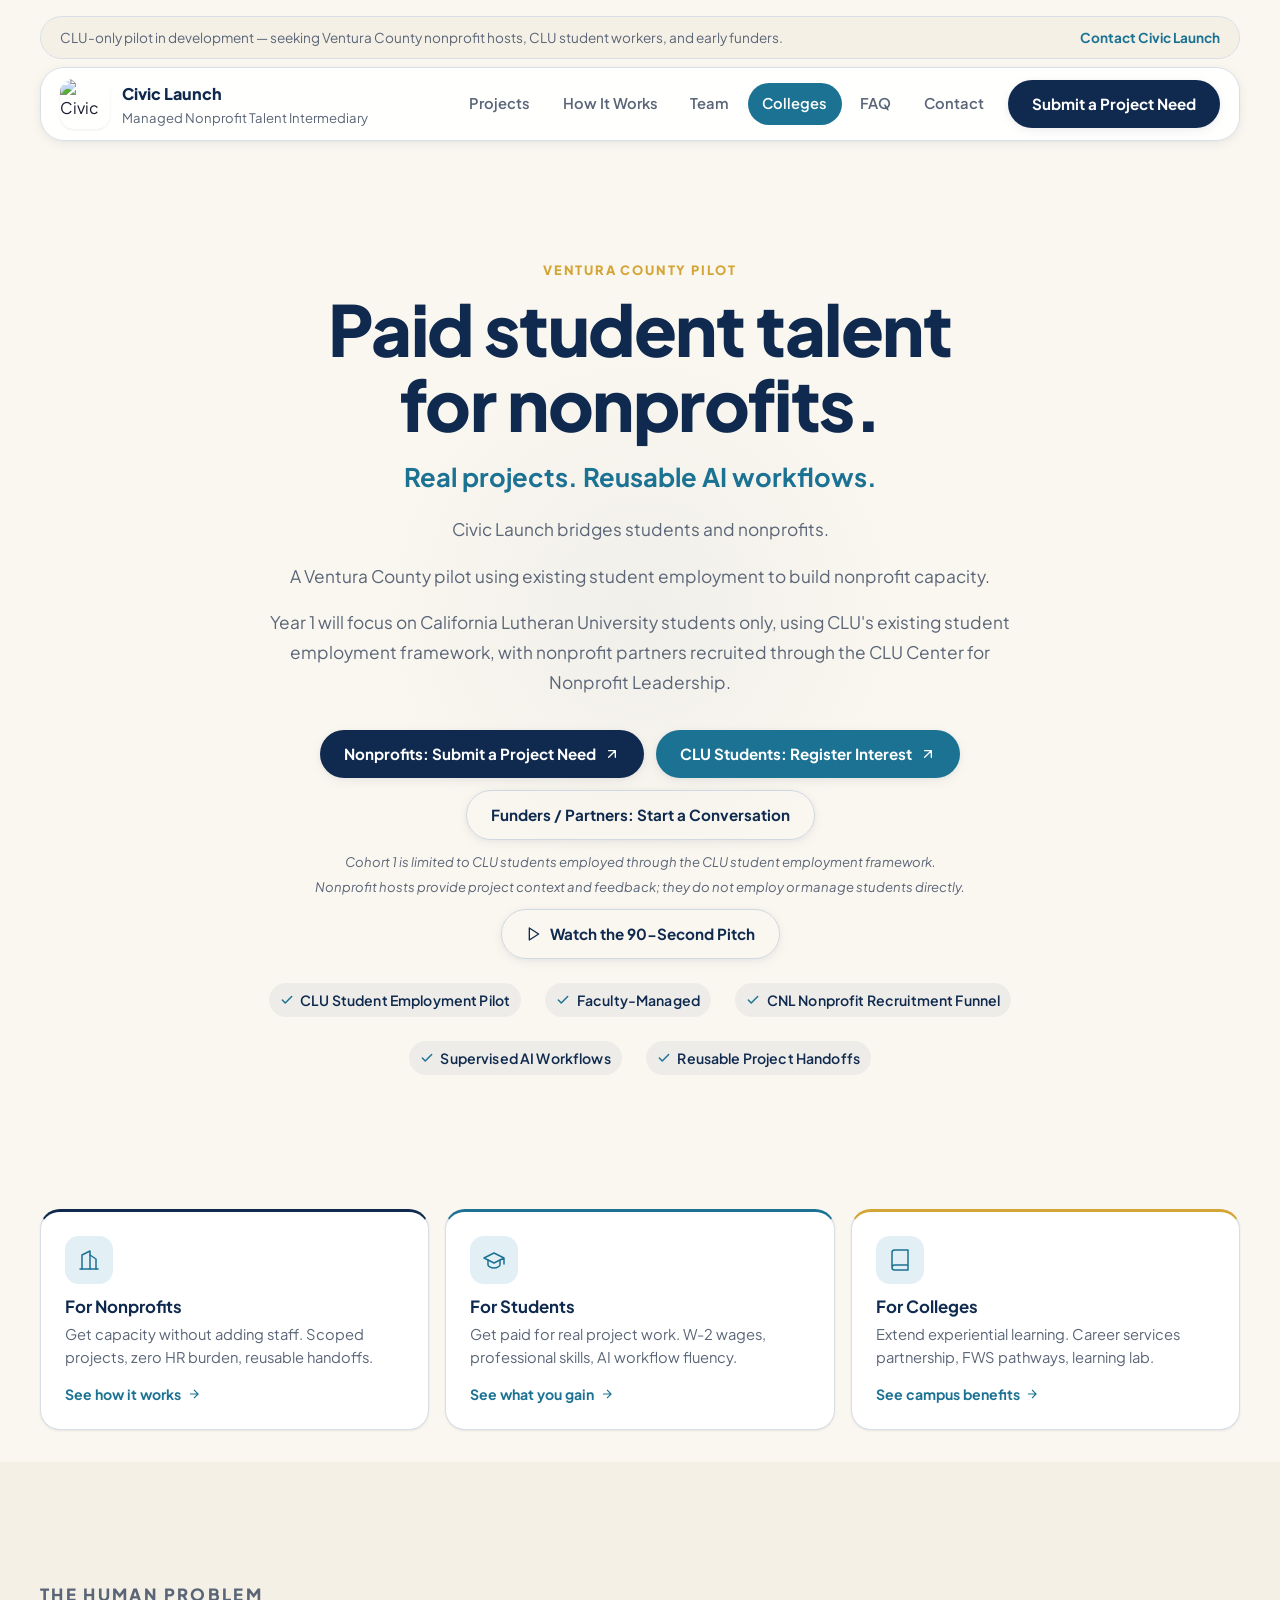
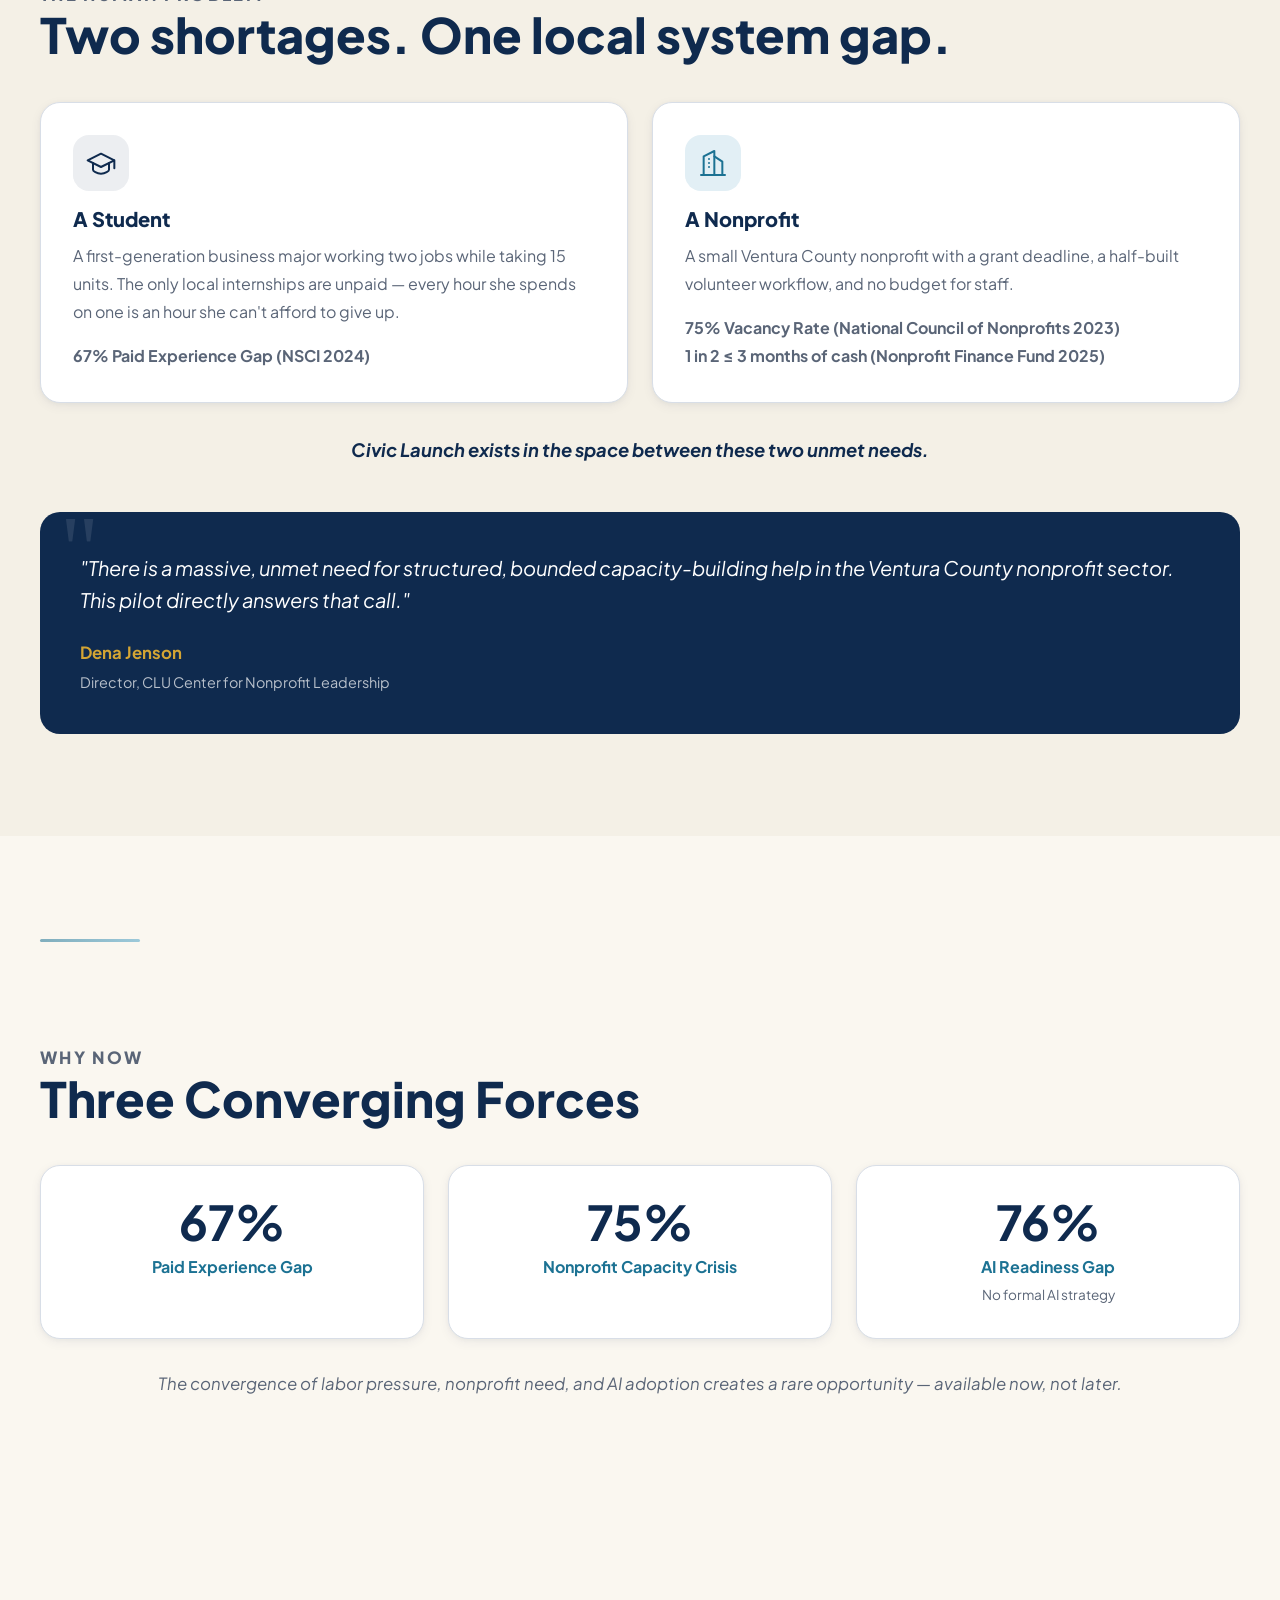
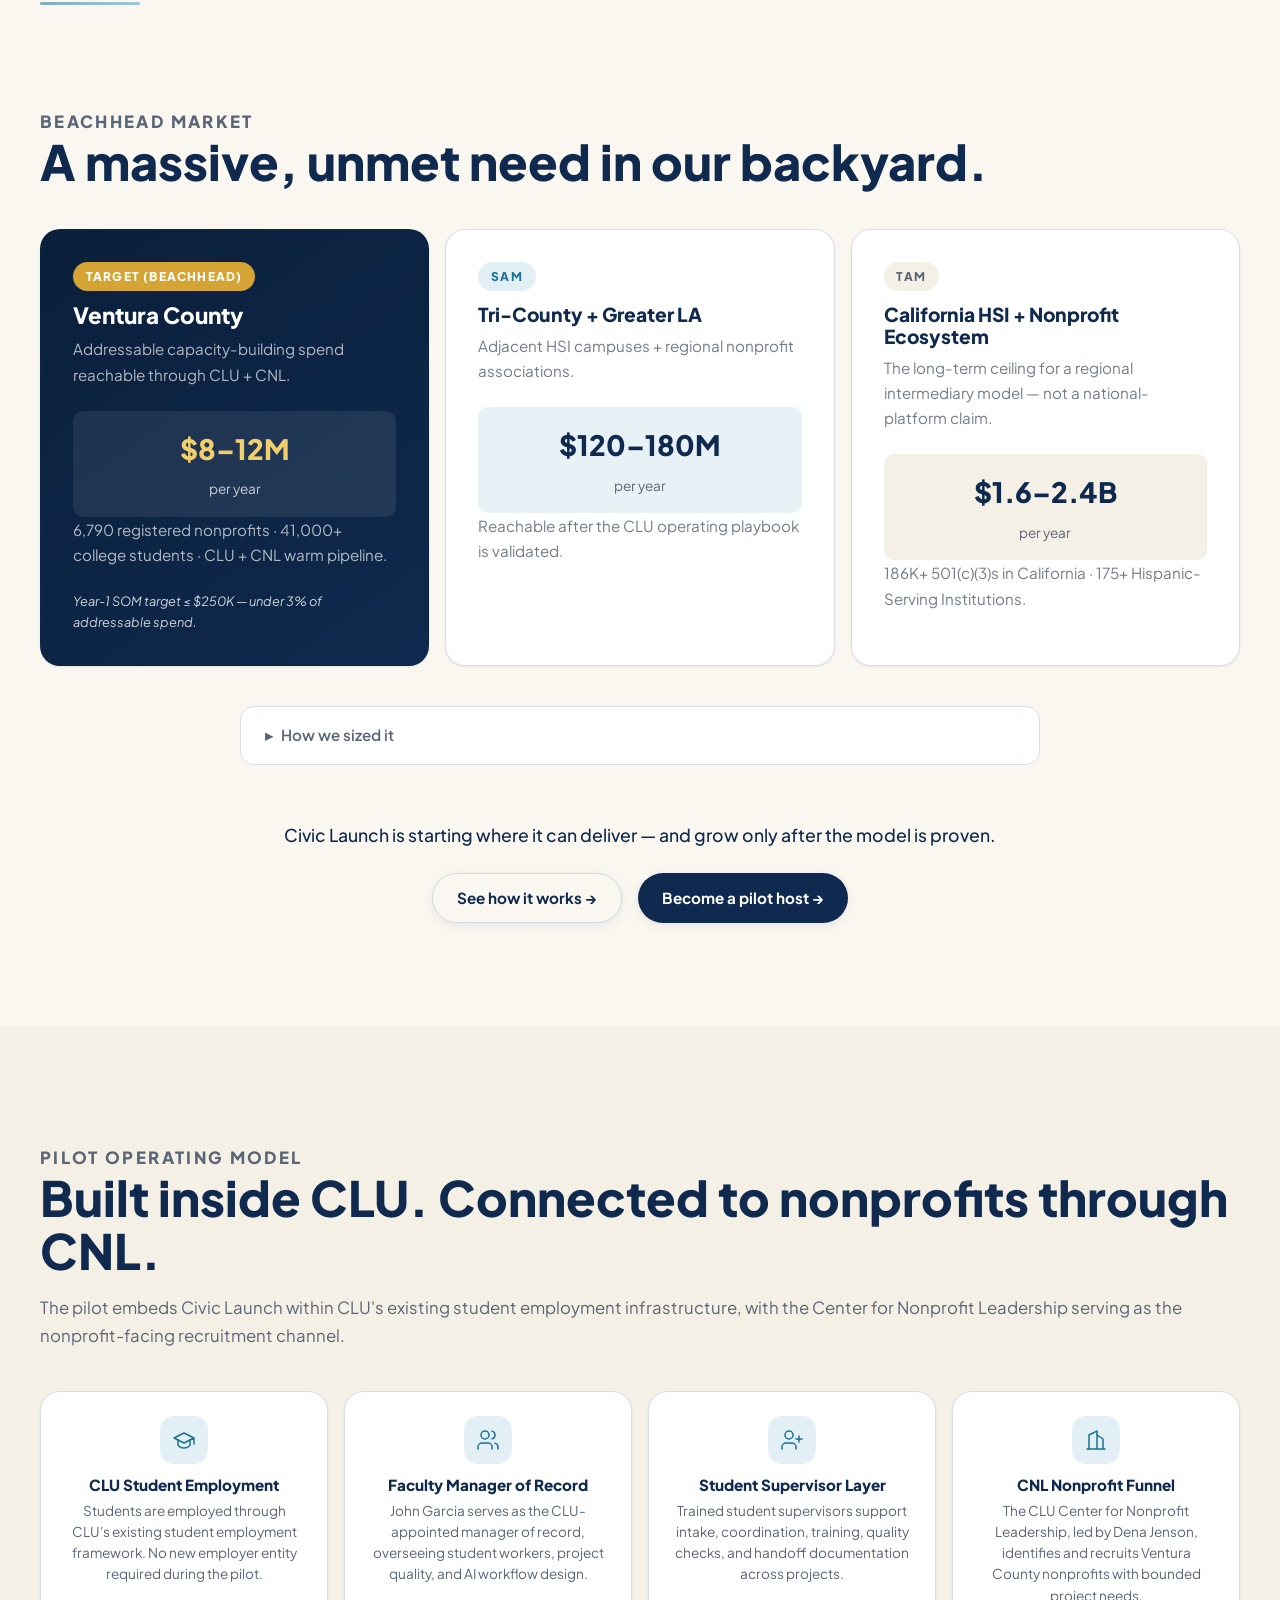
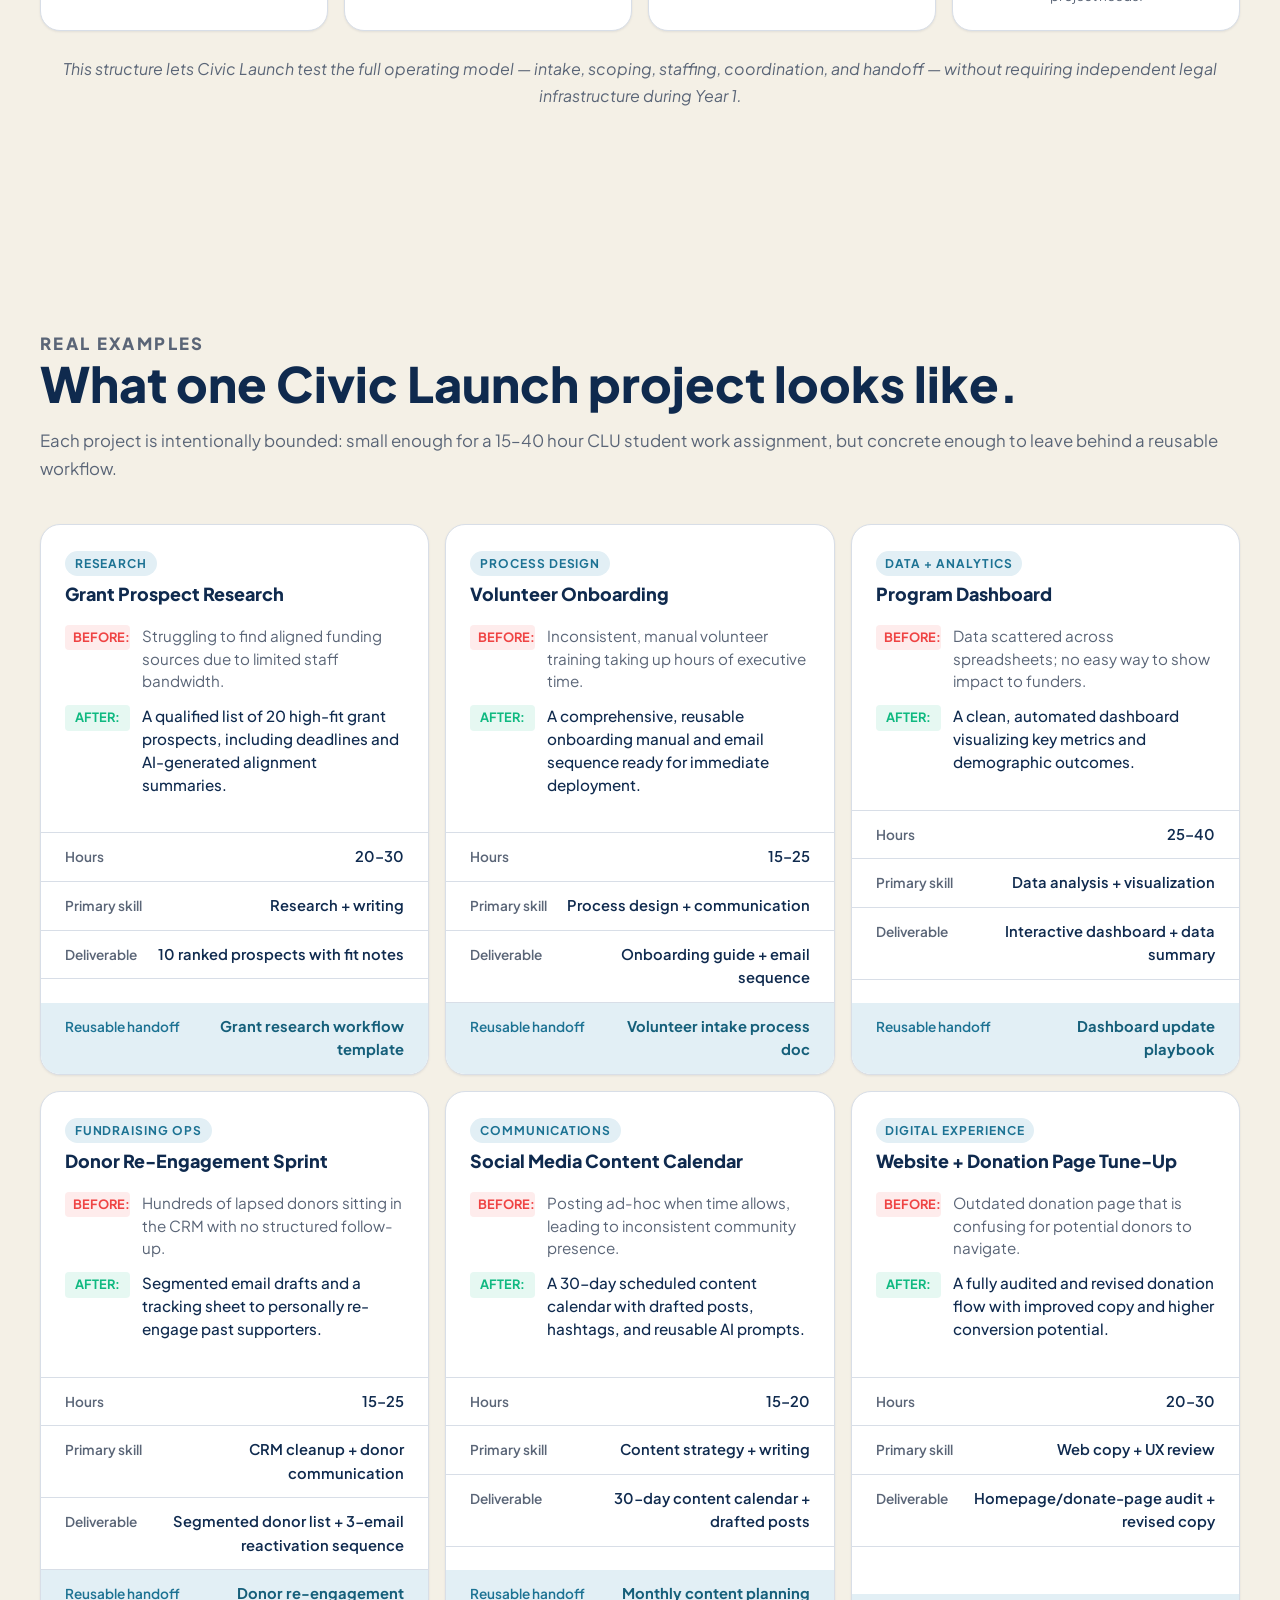
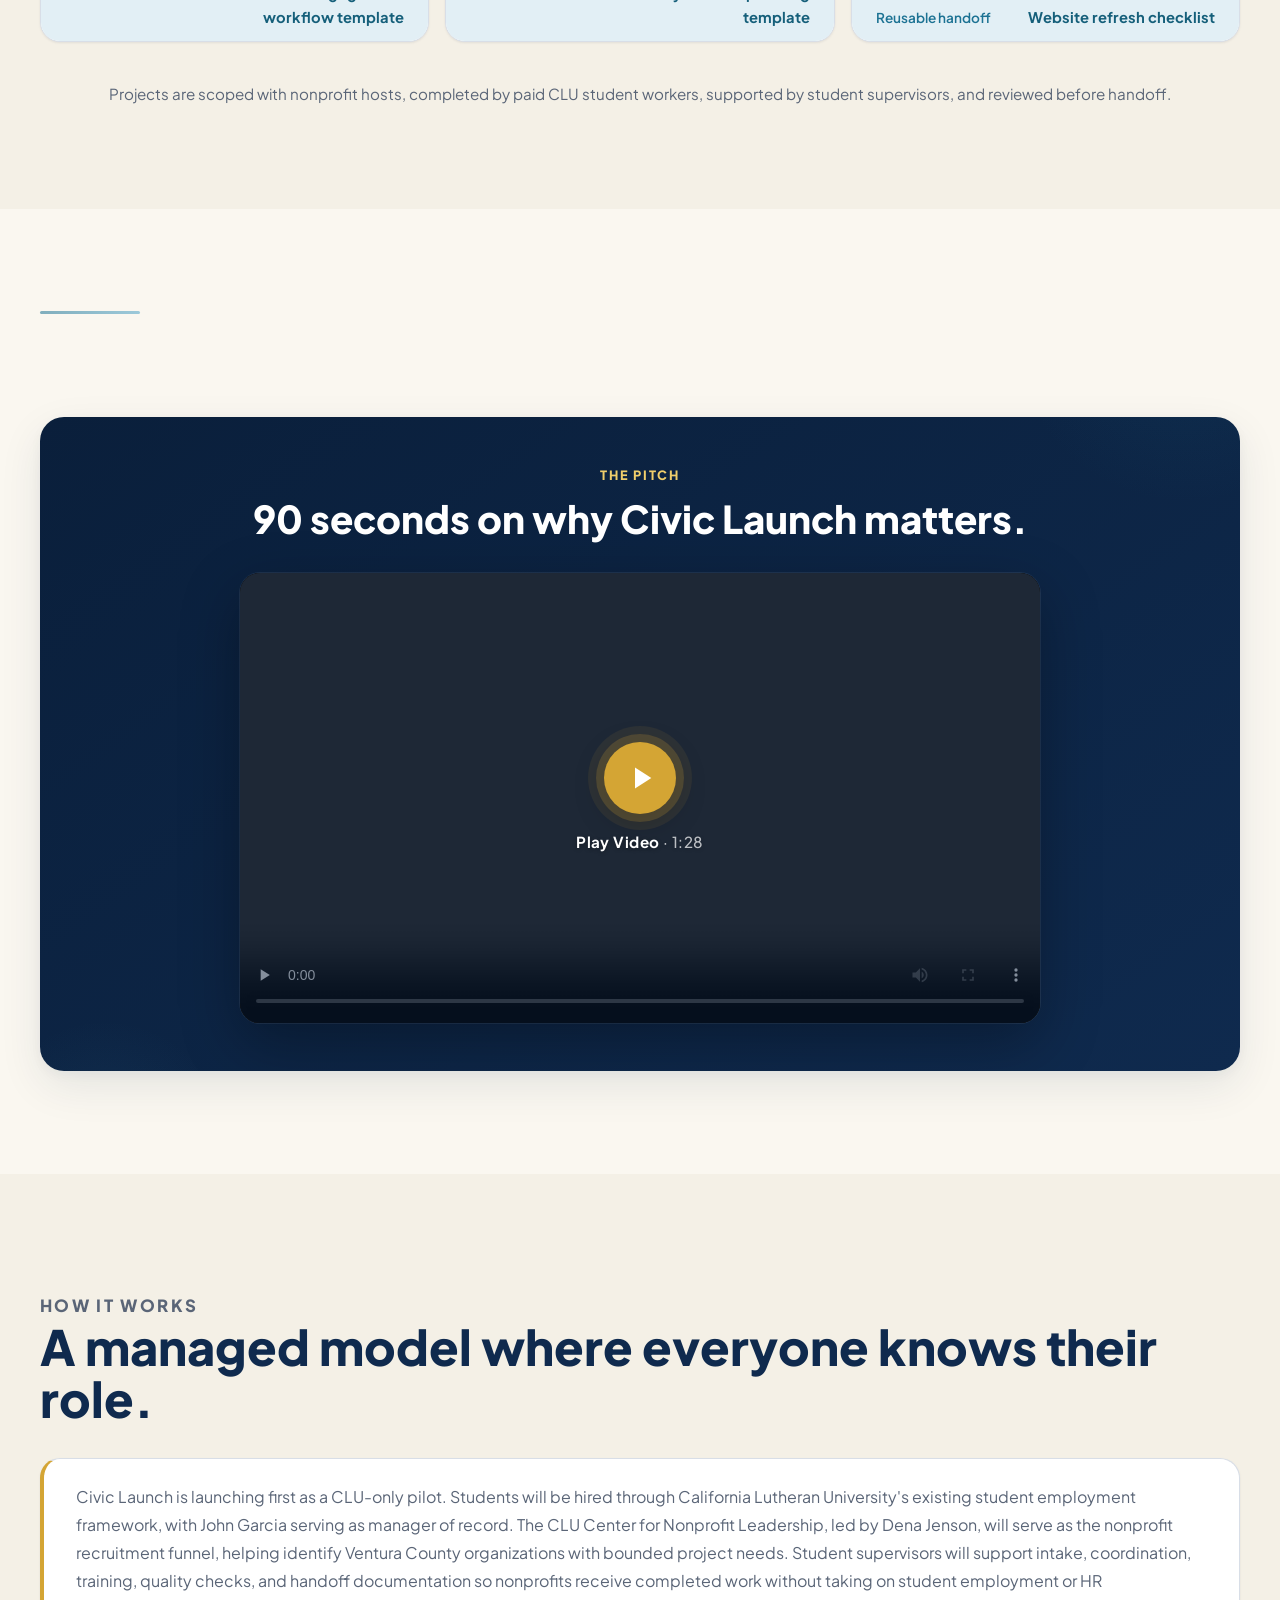
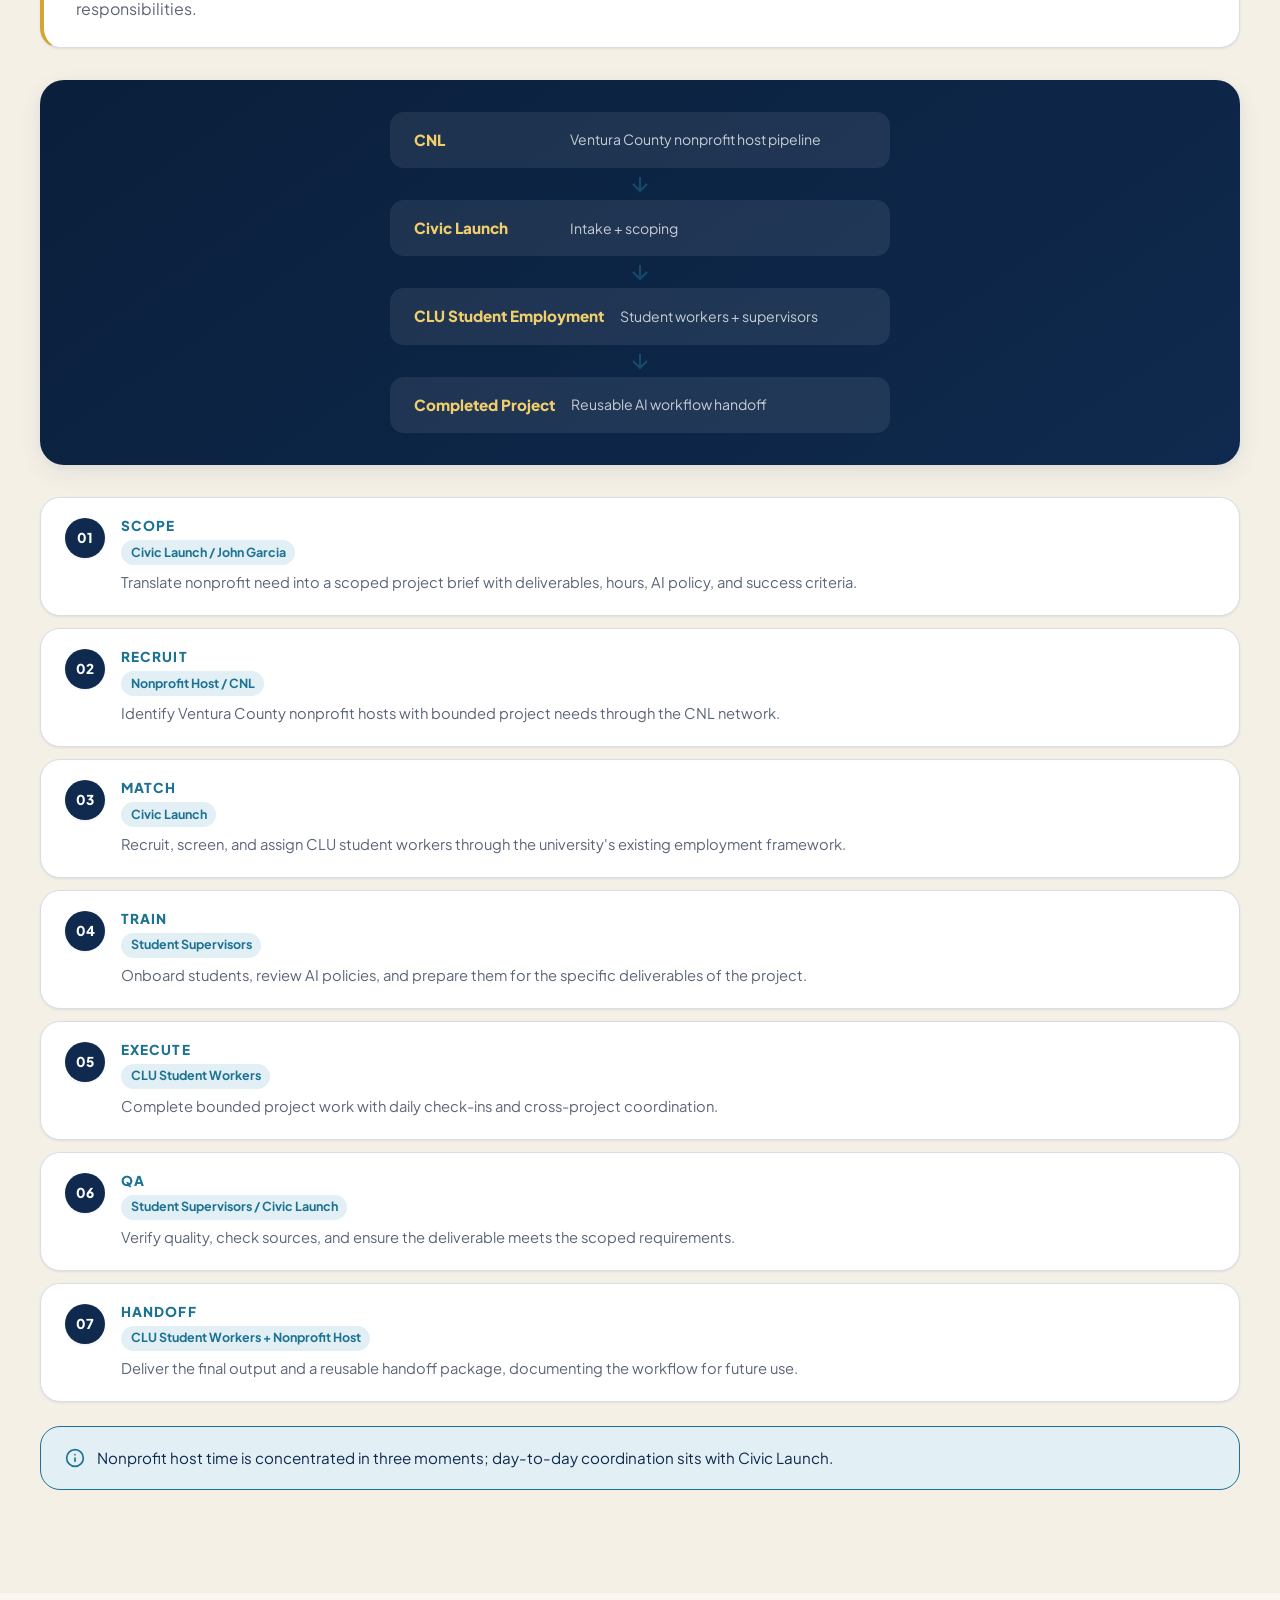
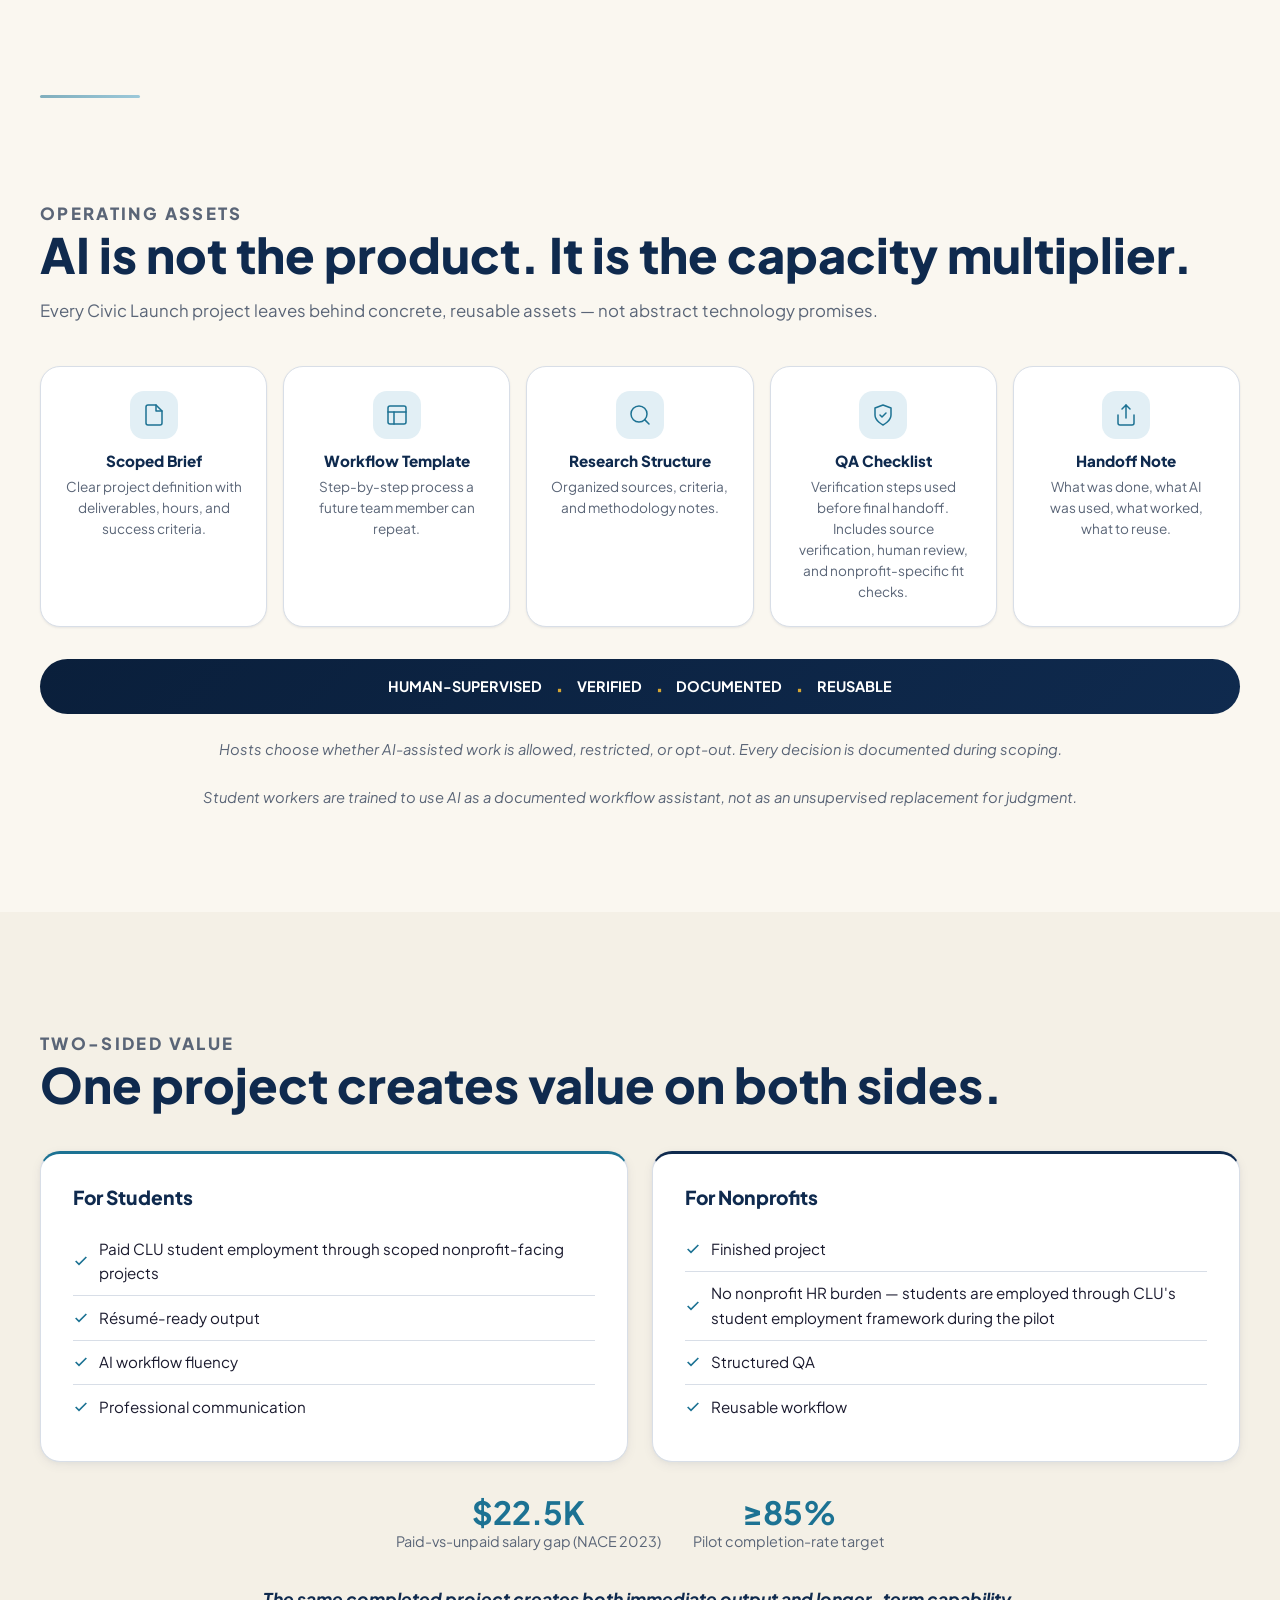
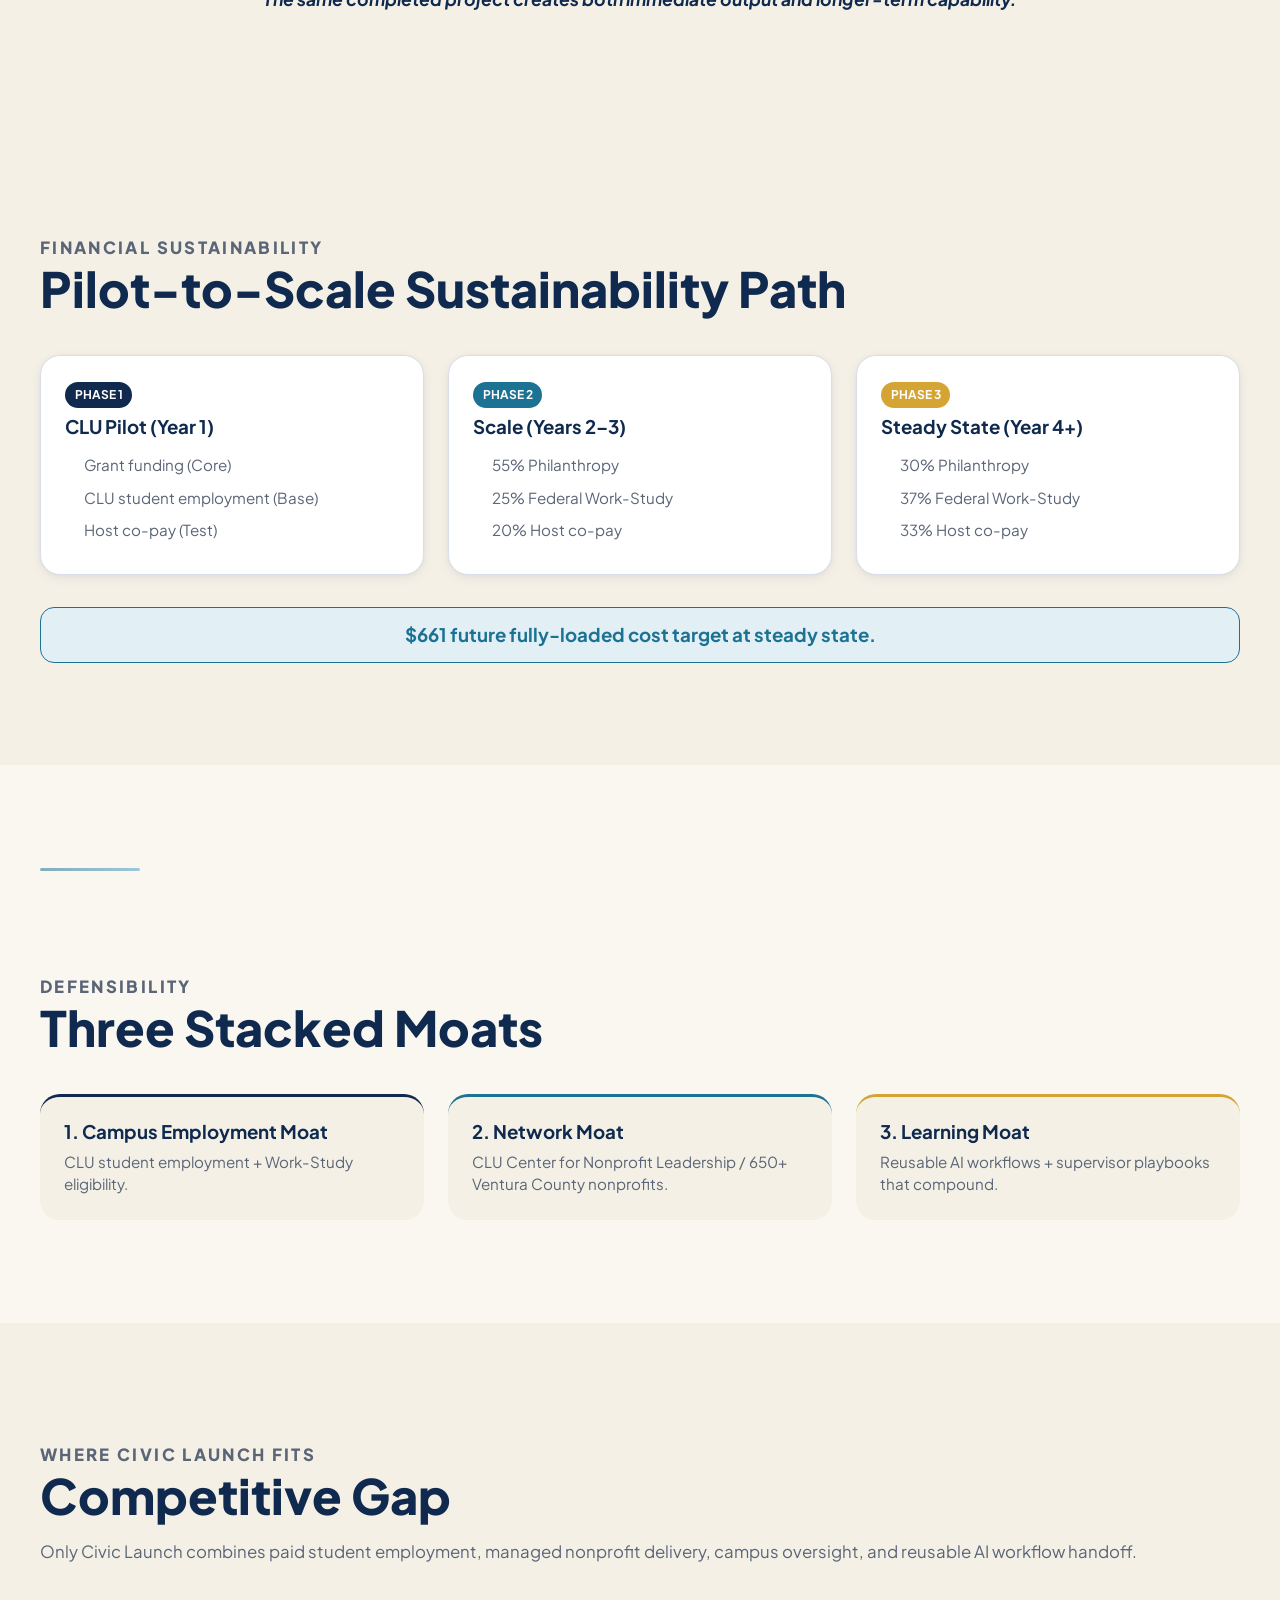
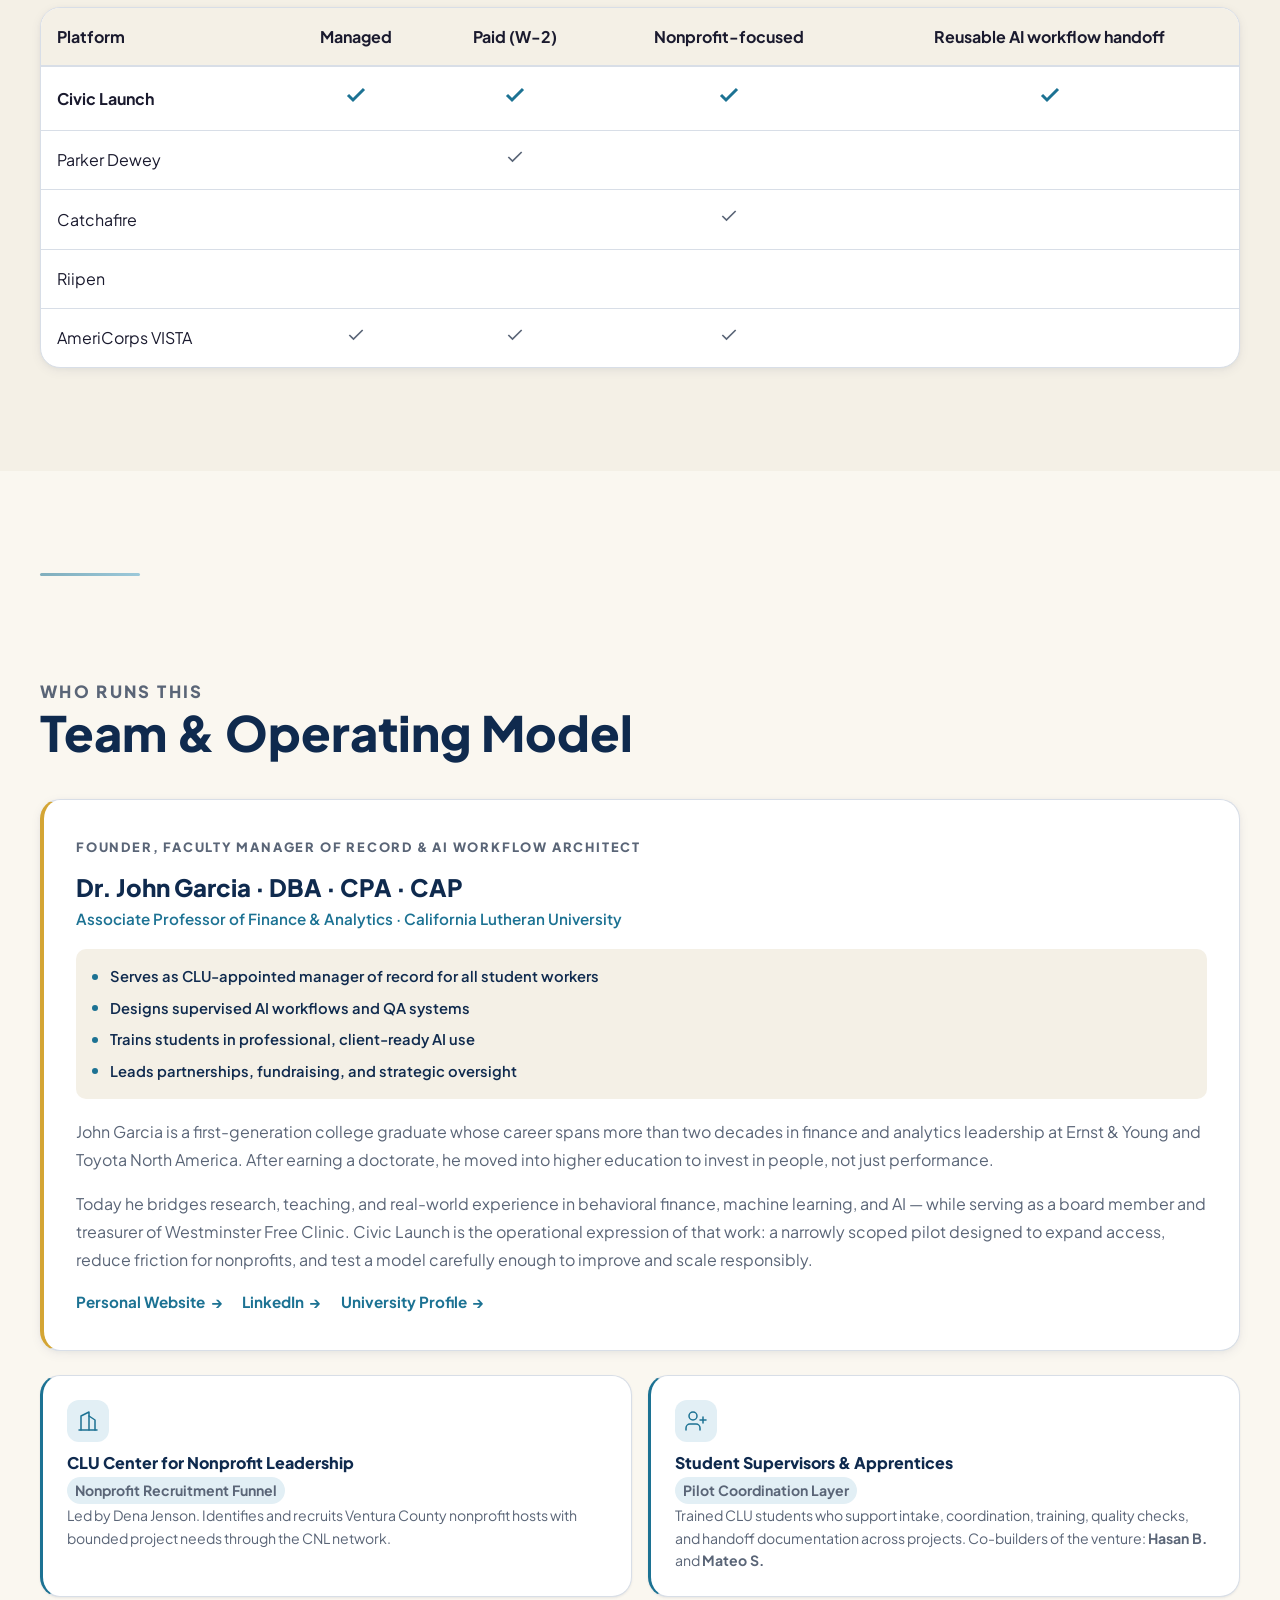
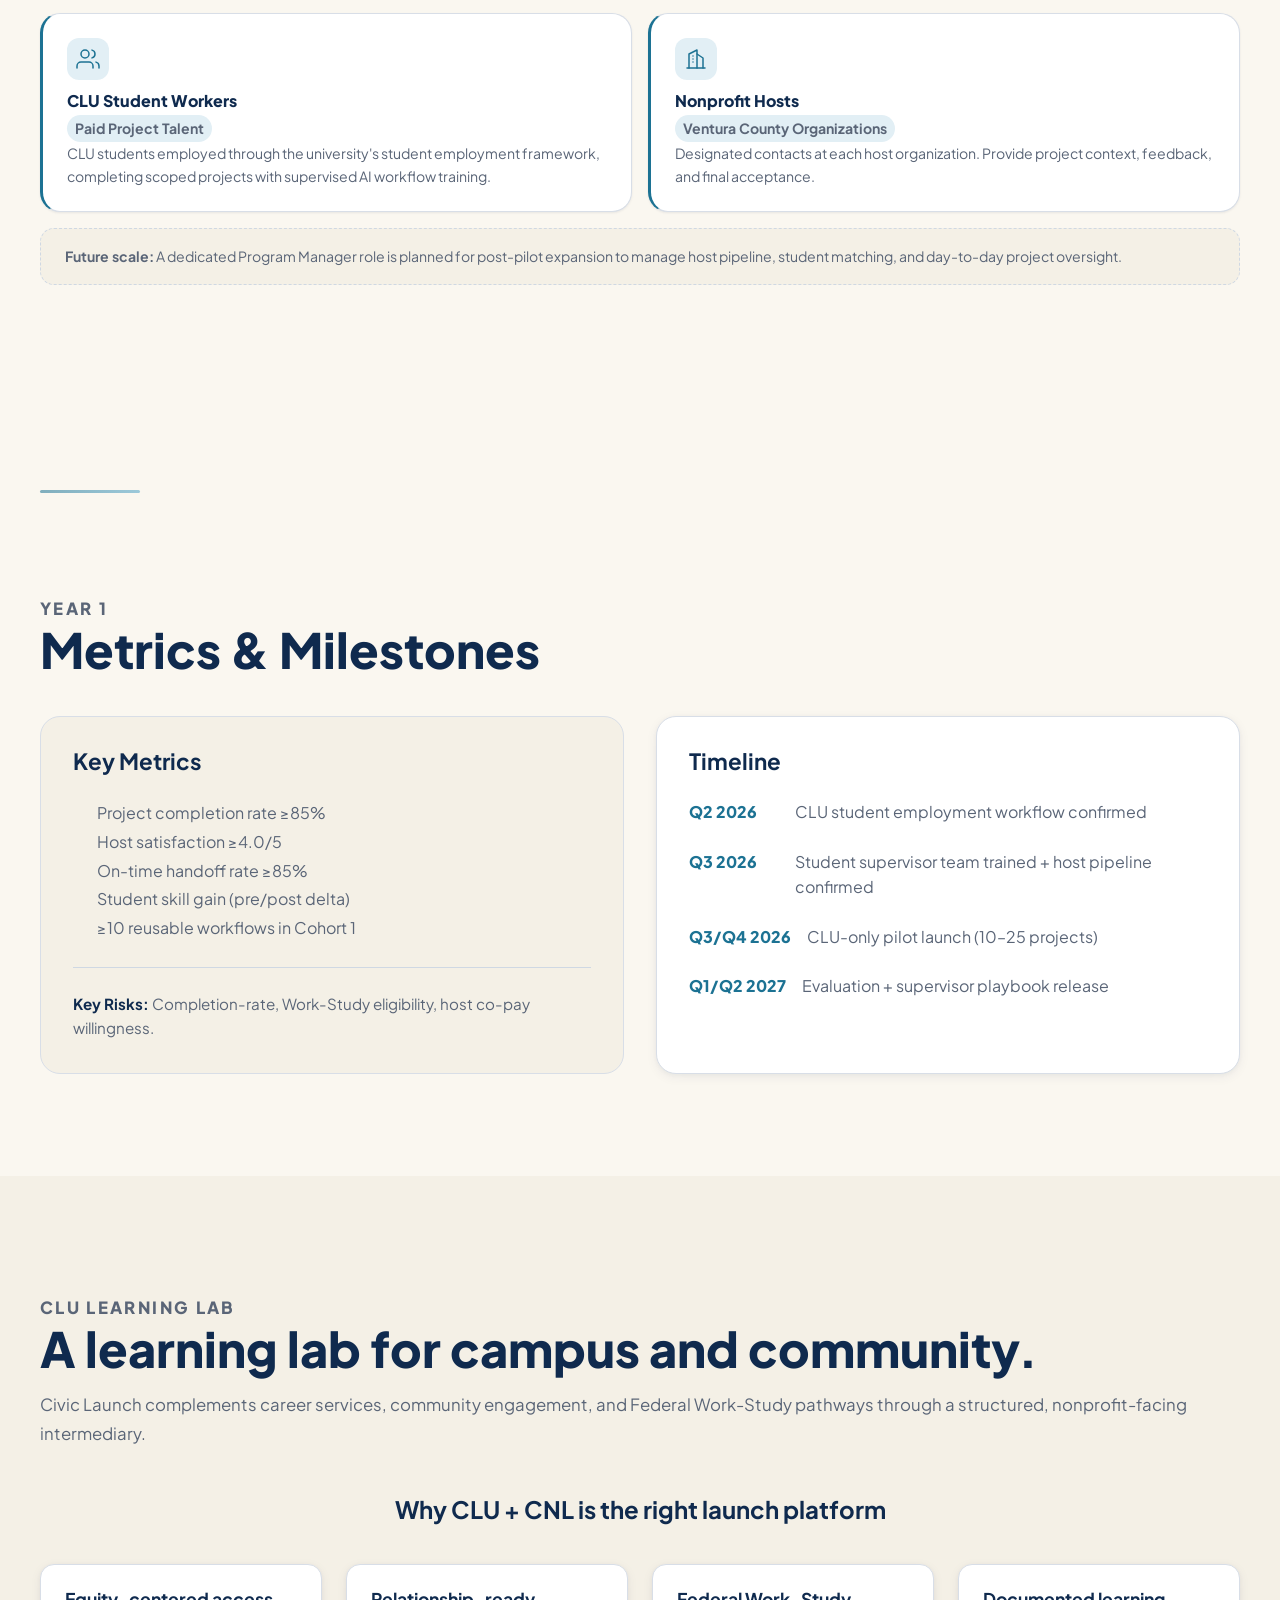
==== commit b06d8b8c: "UX/UI refinements: Sticky nav, Beachhead Market rewrite, College Lab layout update, and Before/After" ====
--- a/index.html
+++ b/index.html
@@ -6,7 +6,7 @@
   <title>Civic Launch · CLU Pilot · Paid Student Talent for Nonprofits</title>
   <meta
     name="description"
-    content="Civic Launch is a CLU-based pilot connecting paid student workers with nonprofit projects through supervised AI workflows, scoped deliverables, and reusable handoff tools. Ventura County."
+    content="Civic Launch is a CLU-based Ventura County pilot turning paid student employment into nonprofit capacity. Cohort 1 launches Q3 2026 — 10–25 scoped projects, supervised AI workflows, and reusable handoffs."
   >
 
   <!-- Open Graph -->
@@ -179,8 +179,10 @@
           <h1>Paid student talent<br>for nonprofits.</h1>
           <p class="hero-subhead">Real projects. Reusable AI workflows.</p>
           <p class="hero-support">
-            Civic Launch is a CLU-based pilot that turns paid student employment into nonprofit capacity
-            through scoped projects, supervised AI workflows, and reusable handoff tools.
+            Civic Launch bridges students and nonprofits.
+          </p>
+          <p class="hero-support">
+            A Ventura County pilot using existing student employment to build nonprofit capacity.
           </p>
           <p class="hero-support">
             Year 1 will focus on California Lutheran University students only, using CLU's existing student
@@ -256,7 +258,7 @@
            ============================================================ -->
       <section class="section section-alt" id="gap">
         <div class="section-heading" data-reveal>
-          <p class="eyebrow">Why This Matters</p>
+          <p class="eyebrow">The Human Problem</p>
           <h2>Two shortages. One local system gap.</h2>
         </div>
 
@@ -265,29 +267,69 @@
             <div class="story-icon" aria-hidden="true">
               <svg width="32" height="32" viewBox="0 0 24 24" fill="none" stroke="currentColor" stroke-width="1.5" stroke-linecap="round" stroke-linejoin="round"><path d="M22 10v6M2 10l10-5 10 5-10 5z"/><path d="M6 12v5c0 1.1 2.7 3 6 3s6-1.9 6-3v-5"/></svg>
             </div>
-            <h3>Students need paid experience.</h3>
+            <h3>A Student</h3>
             <p>
-              A first-generation college student working two part-time jobs. Cannot afford an unpaid internship.
-              Has the skills but not the access. Needs flexible, paid, career-relevant work that fits a real life.
+              A first-generation business major working two jobs while taking 15 units. The only local internships are unpaid — every hour she spends on one is an hour she can't afford to give up.
             </p>
+            <p class="story-stat" class="story-stat"><strong>67%</strong> Paid Experience Gap (NSCI 2024)</p>
           </article>
 
           <article class="story-card" data-reveal>
             <div class="story-icon" aria-hidden="true">
               <svg width="32" height="32" viewBox="0 0 24 24" fill="none" stroke="currentColor" stroke-width="1.5" stroke-linecap="round" stroke-linejoin="round"><path d="M3 21h18"/><path d="M5 21V7l8-4v18"/><path d="M19 21V11l-6-4"/><path d="M9 9v.01"/><path d="M9 12v.01"/><path d="M9 15v.01"/></svg>
             </div>
-            <h3>Nonprofits need affordable capacity.</h3>
+            <h3>A Nonprofit</h3>
             <p>
-              An executive director with a grant report, a website update, and a donor database cleanup on the to-do list.
-              No budget for another hire. No bandwidth to manage an intern program. The work stays undone.
+              A small Ventura County nonprofit with a grant deadline, a half-built volunteer workflow, and no budget for staff.
             </p>
+            <p class="story-stat" class="story-stat"><strong>75%</strong> Vacancy Rate (National Council of Nonprofits 2023)<br><strong>1 in 2</strong> ≤ 3 months of cash (Nonprofit Finance Fund 2025)</p>
           </article>
         </div>
 
         <p class="story-synthesis" data-reveal>
-          Civic Launch exists in the gap between these two unmet needs.
+          Civic Launch exists in the space between these two unmet needs.
         </p>
-      </section>
+        
+        <div class="social-proof-quote" data-reveal>
+          <blockquote>
+            "There is a massive, unmet need for structured, bounded capacity-building help in the Ventura County nonprofit sector. This pilot directly answers that call."
+          </blockquote>
+          <div class="quote-author">
+            <strong>Dena Jenson</strong>
+            <span>Director, CLU Center for Nonprofit Leadership</span>
+          </div>
+        </div>
+      </section>
+
+      <!-- ============================================================
+           Section 3b: Three Converging Forces
+           ============================================================ -->
+      <section class="section" id="forces">
+        <div class="section-heading" data-reveal>
+          <p class="eyebrow">Why Now</p>
+          <h2>Three Converging Forces</h2>
+        </div>
+
+        <div class="forces-grid" data-reveal >
+          <article class="force-card" >
+            <h3 class="force-stat" >67%</h3>
+            <p class="force-label" >Paid Experience Gap</p>
+          </article>
+          <article class="force-card" >
+            <h3 class="force-stat" >75%</h3>
+            <p class="force-label" >Nonprofit Capacity Crisis</p>
+          </article>
+          <article class="force-card" >
+            <h3 class="force-stat" >76%</h3>
+            <p class="force-label" >AI Readiness Gap</p>
+            <p class="force-desc" >No formal AI strategy</p>
+          </article>
+        </div>
+        <p class="forces-closing" data-reveal >
+          The convergence of labor pressure, nonprofit need, and AI adoption creates a rare opportunity — available now, not later.
+        </p>
+      </section>
+
 
       <!-- ============================================================
            Section 4: Why Ventura County
@@ -295,45 +337,69 @@
       <section class="section" id="beachhead">
         <div class="section-heading" data-reveal>
           <p class="eyebrow">Beachhead Market</p>
-          <h2>Why CLU + CNL is the right launch platform.</h2>
+          <h2>A massive, unmet need in our backyard.</h2>
         </div>
 
         <div class="beachhead-tiers" data-reveal>
           <article class="beachhead-tier tier-primary">
-            <div class="tier-badge">Now</div>
-            <h3>CLU-led Ventura County pilot</h3>
-            <p>Cohort 1 uses CLU students only, with nonprofit hosts recruited through the CLU Center for Nonprofit Leadership network.</p>
-            <p style="margin-top:0.75rem;color:rgba(255,255,255,0.8);font-size:0.95rem;">CNL, led by Dena Jenson, serves as the primary nonprofit-facing recruitment and relationship channel for the pilot.</p>
+            <div class="tier-badge">Target (Beachhead)</div>
+            <h3>Ventura County</h3>
+            <p class="tier-desc">Addressable capacity-building spend reachable through CLU + CNL.</p>
             <div class="tier-stats">
               <div>
-                <strong>650+</strong>
-                <span>organizations in the CLU/CNL network</span>
-              </div>
-            </div>
-            <p class="tier-source">Source: CLU Center for Nonprofit Leadership</p>
-          </article>
-
-          <article class="beachhead-tier tier-secondary" data-reveal>
-            <div class="tier-badge">Near-term</div>
-            <h3>Tri-County / Greater LA</h3>
-            <p>Expand through adjacent HSI networks and regional nonprofit associations once the CLU pilot proves the model.</p>
-            <div class="tier-stats" style="margin-top:1rem;">
-              <div style="background:var(--green-light);padding:0.75rem;border-radius:var(--radius-sm);">
-                <strong style="color:var(--teal);font-size:1.2rem;">41,000+</strong>
-                <span style="color:var(--muted);font-size:0.85rem;">college students across Ventura County</span>
-              </div>
-              <div style="background:var(--green-light);padding:0.75rem;border-radius:var(--radius-sm);">
-                <strong style="color:var(--teal);font-size:1.2rem;">6,790</strong>
-                <span style="color:var(--muted);font-size:0.85rem;">registered nonprofits in Ventura County</span>
-              </div>
-            </div>
-          </article>
-
-          <article class="beachhead-tier tier-tertiary" data-reveal>
-            <div class="tier-badge">Long-term</div>
+                <strong>$8&ndash;12M</strong>
+                <span>per year</span>
+              </div>
+            </div>
+            <p class="tier-support">6,790 registered nonprofits &middot; 41,000+ college students &middot; CLU + CNL warm pipeline.</p>
+            <p class="tier-source">Year-1 SOM target &le; $250K &mdash; under 3% of addressable spend.</p>
+          </article>
+
+          <article class="beachhead-tier tier-secondary">
+            <div class="tier-badge">SAM</div>
+            <h3>Tri-County + Greater LA</h3>
+            <p class="tier-desc">Adjacent HSI campuses + regional nonprofit associations.</p>
+            <div class="tier-stats">
+              <div>
+                <strong>$120&ndash;180M</strong>
+                <span>per year</span>
+              </div>
+            </div>
+            <p class="tier-support">Reachable after the CLU operating playbook is validated.</p>
+          </article>
+
+          <article class="beachhead-tier tier-tertiary">
+            <div class="tier-badge">TAM</div>
             <h3>California HSI + Nonprofit Ecosystem</h3>
-            <p>Scale statewide through California's 175+ Hispanic-Serving Institutions and nonprofit infrastructure — only after each expansion tier is validated.</p>
-          </article>
+            <p class="tier-desc">The long-term ceiling for a regional intermediary model &mdash; not a national-platform claim.</p>
+            <div class="tier-stats">
+              <div>
+                <strong>$1.6&ndash;2.4B</strong>
+                <span>per year</span>
+              </div>
+            </div>
+            <p class="tier-support">186K+ 501(c)(3)s in California &middot; 175+ Hispanic-Serving Institutions.</p>
+          </article>
+        </div>
+
+        <div class="methodology-container" data-reveal>
+          <details class="methodology-details">
+            <summary>How we sized it</summary>
+            <div class="methodology-content">
+              <p><strong>Capacity-building spend per nonprofit.</strong> U.S. nonprofits average 4&ndash;7% of operating budget on capacity-building (BoardSource 2023). Applied to Ventura County's small/mid nonprofit base &rarr; $8&ndash;12M annual addressable spend.</p>
+              <p><strong>Why dollars, not org count.</strong> Org counts overstate market size. Spend reflects the budget Civic Launch actually competes for.</p>
+              <p><strong>Conservative SOM.</strong> 3&ndash;5 yr SOM modeled at &lt;2% of Beachhead &mdash; over 98% headroom inside the warm pipeline before any expansion.</p>
+              <p class="methodology-sources"><strong>Sources:</strong> CA Secretary of State / NCCS 501(c)(3) registry &middot; BoardSource 2023 &middot; Ventura County Community Foundation &middot; CLU Center for Nonprofit Leadership.</p>
+            </div>
+          </details>
+        </div>
+
+        <div class="beachhead-cta" data-reveal>
+          <p>Civic Launch is starting where it can deliver &mdash; and grow only after the model is proven.</p>
+          <div class="beachhead-actions">
+            <a href="#how-it-works" class="button button-ghost">See how it works &rarr;</a>
+            <a href="https://forms.cloud.microsoft/r/WkhSGKYU7G" target="_blank" rel="noopener" class="button">Become a pilot host &rarr;</a>
+          </div>
         </div>
       </section>
 
@@ -401,11 +467,21 @@
             <div class="project-header">
               <span class="project-type">Research</span>
               <h3>Grant Prospect Research</h3>
+              <div class="transformation-block">
+                <div class="transform-before">
+                  <span class="transform-label">Before:</span>
+                  <p>Struggling to find aligned funding sources due to limited staff bandwidth.</p>
+                </div>
+                <div class="transform-after">
+                  <span class="transform-label">After:</span>
+                  <p>A qualified list of 20 high-fit grant prospects, including deadlines and AI-generated alignment summaries.</p>
+                </div>
+              </div>
             </div>
             <dl class="project-details">
               <div>
                 <dt>Hours</dt>
-                <dd>15–20</dd>
+                <dd>20–30</dd>
               </div>
               <div>
                 <dt>Primary skill</dt>
@@ -426,6 +502,16 @@
             <div class="project-header">
               <span class="project-type">Process Design</span>
               <h3>Volunteer Onboarding</h3>
+              <div class="transformation-block">
+                <div class="transform-before">
+                  <span class="transform-label">Before:</span>
+                  <p>Inconsistent, manual volunteer training taking up hours of executive time.</p>
+                </div>
+                <div class="transform-after">
+                  <span class="transform-label">After:</span>
+                  <p>A comprehensive, reusable onboarding manual and email sequence ready for immediate deployment.</p>
+                </div>
+              </div>
             </div>
             <dl class="project-details">
               <div>
@@ -451,6 +537,16 @@
             <div class="project-header">
               <span class="project-type">Data + Analytics</span>
               <h3>Program Dashboard</h3>
+              <div class="transformation-block">
+                <div class="transform-before">
+                  <span class="transform-label">Before:</span>
+                  <p>Data scattered across spreadsheets; no easy way to show impact to funders.</p>
+                </div>
+                <div class="transform-after">
+                  <span class="transform-label">After:</span>
+                  <p>A clean, automated dashboard visualizing key metrics and demographic outcomes.</p>
+                </div>
+              </div>
             </div>
             <dl class="project-details">
               <div>
@@ -476,6 +572,16 @@
             <div class="project-header">
               <span class="project-type">Fundraising Ops</span>
               <h3>Donor Re-Engagement Sprint</h3>
+              <div class="transformation-block">
+                <div class="transform-before">
+                  <span class="transform-label">Before:</span>
+                  <p>Hundreds of lapsed donors sitting in the CRM with no structured follow-up.</p>
+                </div>
+                <div class="transform-after">
+                  <span class="transform-label">After:</span>
+                  <p>Segmented email drafts and a tracking sheet to personally re-engage past supporters.</p>
+                </div>
+              </div>
             </div>
             <dl class="project-details">
               <div>
@@ -501,6 +607,16 @@
             <div class="project-header">
               <span class="project-type">Communications</span>
               <h3>Social Media Content Calendar</h3>
+              <div class="transformation-block">
+                <div class="transform-before">
+                  <span class="transform-label">Before:</span>
+                  <p>Posting ad-hoc when time allows, leading to inconsistent community presence.</p>
+                </div>
+                <div class="transform-after">
+                  <span class="transform-label">After:</span>
+                  <p>A 30-day scheduled content calendar with drafted posts, hashtags, and reusable AI prompts.</p>
+                </div>
+              </div>
             </div>
             <dl class="project-details">
               <div>
@@ -526,6 +642,16 @@
             <div class="project-header">
               <span class="project-type">Digital Experience</span>
               <h3>Website + Donation Page Tune-Up</h3>
+              <div class="transformation-block">
+                <div class="transform-before">
+                  <span class="transform-label">Before:</span>
+                  <p>Outdated donation page that is confusing for potential donors to navigate.</p>
+                </div>
+                <div class="transform-after">
+                  <span class="transform-label">After:</span>
+                  <p>A fully audited and revised donation flow with improved copy and higher conversion potential.</p>
+                </div>
+              </div>
             </div>
             <dl class="project-details">
               <div>
@@ -632,31 +758,31 @@
           </div>
         </div>
 
-        <!-- 5-Step Vertical Flow -->
+        <!-- 7-Step Vertical Flow -->
         <div class="role-flow" data-reveal>
           <div class="role-flow-step">
             <span class="step-number">01</span>
             <div class="role-flow-content">
-              <h3 class="step-label">Recruit</h3>
-              <p class="role-flow-owner">CNL / Dena Jenson</p>
-              <p>Identify Ventura County nonprofit hosts with bounded project needs through the CNL network.</p>
+              <h3 class="step-label">Scope</h3>
+              <p class="role-flow-owner">Civic Launch / John Garcia</p>
+              <p>Translate nonprofit need into a scoped project brief with deliverables, hours, AI policy, and success criteria.</p>
             </div>
           </div>
 
           <div class="role-flow-step">
             <span class="step-number">02</span>
             <div class="role-flow-content">
-              <h3 class="step-label">Scope</h3>
-              <p class="role-flow-owner">Civic Launch / John Garcia</p>
-              <p>Translate nonprofit need into a scoped project brief with deliverables, hours, AI policy, and success criteria.</p>
+              <h3 class="step-label">Recruit</h3>
+              <p class="role-flow-owner">Nonprofit Host / CNL</p>
+              <p>Identify Ventura County nonprofit hosts with bounded project needs through the CNL network.</p>
             </div>
           </div>
 
           <div class="role-flow-step">
             <span class="step-number">03</span>
             <div class="role-flow-content">
-              <h3 class="step-label">Staff</h3>
-              <p class="role-flow-owner">CLU Student Employment</p>
+              <h3 class="step-label">Match</h3>
+              <p class="role-flow-owner">Civic Launch</p>
               <p>Recruit, screen, and assign CLU student workers through the university's existing employment framework.</p>
             </div>
           </div>
@@ -664,25 +790,43 @@
           <div class="role-flow-step">
             <span class="step-number">04</span>
             <div class="role-flow-content">
-              <h3 class="step-label">Coordinate</h3>
+              <h3 class="step-label">Train</h3>
               <p class="role-flow-owner">Student Supervisors</p>
-              <p>Manage onboarding, daily check-ins, training, quality monitoring, and cross-project coordination.</p>
+              <p>Onboard students, review AI policies, and prepare them for the specific deliverables of the project.</p>
             </div>
           </div>
 
           <div class="role-flow-step">
             <span class="step-number">05</span>
             <div class="role-flow-content">
-              <h3 class="step-label">Deliver + Handoff</h3>
-              <p class="role-flow-owner">CLU Student Workers + Civic Launch QA</p>
-              <p>Complete bounded project work, verify quality, document the workflow, and deliver a reusable handoff package.</p>
+              <h3 class="step-label">Execute</h3>
+              <p class="role-flow-owner">CLU Student Workers</p>
+              <p>Complete bounded project work with daily check-ins and cross-project coordination.</p>
+            </div>
+          </div>
+
+          <div class="role-flow-step">
+            <span class="step-number">06</span>
+            <div class="role-flow-content">
+              <h3 class="step-label">QA</h3>
+              <p class="role-flow-owner">Student Supervisors / Civic Launch</p>
+              <p>Verify quality, check sources, and ensure the deliverable meets the scoped requirements.</p>
+            </div>
+          </div>
+
+          <div class="role-flow-step">
+            <span class="step-number">07</span>
+            <div class="role-flow-content">
+              <h3 class="step-label">Handoff</h3>
+              <p class="role-flow-owner">CLU Student Workers + Nonprofit Host</p>
+              <p>Deliver the final output and a reusable handoff package, documenting the workflow for future use.</p>
             </div>
           </div>
         </div>
 
         <div class="supervision-callout" data-reveal>
           <svg width="20" height="20" viewBox="0 0 24 24" fill="none" stroke="var(--teal)" stroke-width="2" stroke-linecap="round" stroke-linejoin="round" aria-hidden="true"><circle cx="12" cy="12" r="10"/><path d="M12 16v-4"/><path d="M12 8h.01"/></svg>
-          <p>Nonprofit host time is concentrated in three moments: project brief, midpoint feedback, and final sign-off. Civic Launch handles coordination, training, and documentation in between.</p>
+          <p>Nonprofit host time is concentrated in three moments; day-to-day coordination sits with Civic Launch.</p>
         </div>
       </section>
 
@@ -733,19 +877,19 @@
             <div class="card-icon" aria-hidden="true">
               <svg width="24" height="24" viewBox="0 0 24 24" fill="none" stroke="currentColor" stroke-width="1.5" stroke-linecap="round" stroke-linejoin="round"><path d="M4 12v8a2 2 0 0 0 2 2h12a2 2 0 0 0 2-2v-8"/><polyline points="16 6 12 2 8 6"/><line x1="12" y1="2" x2="12" y2="15"/></svg>
             </div>
-            <h3>Final Handoff Note</h3>
+            <h3>Handoff Note</h3>
             <p>What was done, what AI was used, what worked, what to reuse.</p>
           </article>
         </div>
 
         <div class="trust-strip" data-reveal>
-          <span>Human-supervised</span>
+          <span>HUMAN-SUPERVISED</span>
           <span class="trust-dot" aria-hidden="true">·</span>
-          <span>Verified</span>
+          <span>VERIFIED</span>
           <span class="trust-dot" aria-hidden="true">·</span>
-          <span>Documented</span>
+          <span>DOCUMENTED</span>
           <span class="trust-dot" aria-hidden="true">·</span>
-          <span>Reusable</span>
+          <span>REUSABLE</span>
         </div>
 
         <p class="ai-opt-note" data-reveal>
@@ -787,9 +931,150 @@
           </div>
         </div>
 
+        <div class="value-metrics" data-reveal >
+          <div class="metric">
+            <h3 >$22.5K</h3>
+            <p >Paid-vs-unpaid salary gap (NACE 2023)</p>
+          </div>
+          <div class="metric">
+            <h3 >≥85%</h3>
+            <p >Pilot completion-rate target</p>
+          </div>
+        </div>
+
         <p class="value-synthesis" data-reveal>
           The same completed project creates both immediate output and longer-term capability.
         </p>
+      </section>
+
+      <!-- ============================================================
+           Section 9b: Pilot-to-Scale Sustainability Path
+           ============================================================ -->
+      <section class="section section-alt" id="sustainability">
+        <div class="section-heading" data-reveal>
+          <p class="eyebrow">Financial Sustainability</p>
+          <h2>Pilot-to-Scale Sustainability Path</h2>
+        </div>
+
+        <div class="phases-grid" data-reveal >
+          <article class="phase-card" >
+            <div class="phase-badge" >Phase 1</div>
+            <h3 >CLU Pilot (Year 1)</h3>
+            <ul >
+              <li >Grant funding (Core)</li>
+              <li >CLU student employment (Base)</li>
+              <li >Host co-pay (Test)</li>
+            </ul>
+          </article>
+          <article class="phase-card" >
+            <div class="phase-badge" >Phase 2</div>
+            <h3 >Scale (Years 2–3)</h3>
+            <ul >
+              <li >55% Philanthropy</li>
+              <li >25% Federal Work-Study</li>
+              <li >20% Host co-pay</li>
+            </ul>
+          </article>
+          <article class="phase-card" >
+            <div class="phase-badge" >Phase 3</div>
+            <h3 >Steady State (Year 4+)</h3>
+            <ul >
+              <li >30% Philanthropy</li>
+              <li >37% Federal Work-Study</li>
+              <li >33% Host co-pay</li>
+            </ul>
+          </article>
+        </div>
+        <div class="steady-state-headline" data-reveal >
+          <h3 ><strong>$661</strong> future fully-loaded cost target at steady state.</h3>
+        </div>
+      </section>
+
+      <!-- ============================================================
+           Section 9c: Three Stacked Moats
+           ============================================================ -->
+      <section class="section" id="moats">
+        <div class="section-heading" data-reveal>
+          <p class="eyebrow">Defensibility</p>
+          <h2>Three Stacked Moats</h2>
+        </div>
+
+        <div class="moats-grid" data-reveal >
+          <article class="moat-card" >
+            <h3 >1. Campus Employment Moat</h3>
+            <p >CLU student employment + Work-Study eligibility.</p>
+          </article>
+          <article class="moat-card" >
+            <h3 >2. Network Moat</h3>
+            <p >CLU Center for Nonprofit Leadership / 650+ Ventura County nonprofits.</p>
+          </article>
+          <article class="moat-card" >
+            <h3 >3. Learning Moat</h3>
+            <p >Reusable AI workflows + supervisor playbooks that compound.</p>
+          </article>
+        </div>
+      </section>
+
+      <!-- ============================================================
+           Section 9d: Competitive Gap
+           ============================================================ -->
+      <section class="section section-alt" id="competition">
+        <div class="section-heading" data-reveal>
+          <p class="eyebrow">Where Civic Launch Fits</p>
+          <h2>Competitive Gap</h2>
+          <p>Only Civic Launch combines paid student employment, managed nonprofit delivery, campus oversight, and reusable AI workflow handoff.</p>
+        </div>
+
+        <div class="table-container" data-reveal >
+          <table class="competitor-table" >
+            <thead >
+              <tr>
+                <th >Platform</th>
+                <th >Managed</th>
+                <th >Paid (W-2)</th>
+                <th >Nonprofit-focused</th>
+                <th >Reusable AI workflow handoff</th>
+              </tr>
+            </thead>
+            <tbody>
+              <tr >
+                <td ><strong>Civic Launch</strong></td>
+                <td ><svg width="24" height="24" viewBox="0 0 24 24" fill="none" stroke="var(--teal)" stroke-width="3" aria-hidden="true"><polyline points="20 6 9 17 4 12"/></svg></td>
+                <td ><svg width="24" height="24" viewBox="0 0 24 24" fill="none" stroke="var(--teal)" stroke-width="3" aria-hidden="true"><polyline points="20 6 9 17 4 12"/></svg></td>
+                <td ><svg width="24" height="24" viewBox="0 0 24 24" fill="none" stroke="var(--teal)" stroke-width="3" aria-hidden="true"><polyline points="20 6 9 17 4 12"/></svg></td>
+                <td ><svg width="24" height="24" viewBox="0 0 24 24" fill="none" stroke="var(--teal)" stroke-width="3" aria-hidden="true"><polyline points="20 6 9 17 4 12"/></svg></td>
+              </tr>
+              <tr>
+                <td >Parker Dewey</td>
+                <td ></td>
+                <td ><svg width="20" height="20" viewBox="0 0 24 24" fill="none" stroke="var(--muted)" stroke-width="2" aria-hidden="true"><polyline points="20 6 9 17 4 12"/></svg></td>
+                <td ></td>
+                <td ></td>
+              </tr>
+              <tr>
+                <td >Catchafire</td>
+                <td ></td>
+                <td ></td>
+                <td ><svg width="20" height="20" viewBox="0 0 24 24" fill="none" stroke="var(--muted)" stroke-width="2" aria-hidden="true"><polyline points="20 6 9 17 4 12"/></svg></td>
+                <td ></td>
+              </tr>
+              <tr>
+                <td >Riipen</td>
+                <td ></td>
+                <td ></td>
+                <td ></td>
+                <td ></td>
+              </tr>
+              <tr>
+                <td >AmeriCorps VISTA</td>
+                <td ><svg width="20" height="20" viewBox="0 0 24 24" fill="none" stroke="var(--muted)" stroke-width="2" aria-hidden="true"><polyline points="20 6 9 17 4 12"/></svg></td>
+                <td ><svg width="20" height="20" viewBox="0 0 24 24" fill="none" stroke="var(--muted)" stroke-width="2" aria-hidden="true"><polyline points="20 6 9 17 4 12"/></svg></td>
+                <td ><svg width="20" height="20" viewBox="0 0 24 24" fill="none" stroke="var(--muted)" stroke-width="2" aria-hidden="true"><polyline points="20 6 9 17 4 12"/></svg></td>
+                <td ></td>
+              </tr>
+            </tbody>
+          </table>
+        </div>
       </section>
 
       <!-- ============================================================
@@ -804,7 +1089,7 @@
         <div class="team-layout" data-reveal>
           <div class="founder-card-new">
             <p class="eyebrow">Founder, Faculty Manager of Record &amp; AI Workflow Architect</p>
-            <h3>John Garcia</h3>
+            <h3>Dr. John Garcia · DBA · CPA · CAP</h3>
             <p class="founder-title">Associate Professor of Finance &amp; Analytics · California Lutheran University</p>
             <ul class="founder-responsibilities">
               <li>Serves as CLU-appointed manager of record for all student workers</li>
@@ -844,9 +1129,9 @@
               <div class="card-icon" aria-hidden="true">
                 <svg width="24" height="24" viewBox="0 0 24 24" fill="none" stroke="currentColor" stroke-width="1.5" stroke-linecap="round" stroke-linejoin="round"><path d="M16 21v-2a4 4 0 0 0-4-4H6a4 4 0 0 0-4 4v2"/><circle cx="9" cy="7" r="4"/><line x1="19" y1="8" x2="19" y2="14"/><line x1="22" y1="11" x2="16" y2="11"/></svg>
               </div>
-              <h3>Student Supervisors</h3>
+              <h3>Student Supervisors &amp; Apprentices</h3>
               <p class="role-status">Pilot Coordination Layer</p>
-              <p>Trained CLU students who support intake, coordination, training, quality checks, and handoff documentation across projects.</p>
+              <p>Trained CLU students who support intake, coordination, training, quality checks, and handoff documentation across projects. Co-builders of the venture: <strong>Hasan B.</strong> and <strong>Mateo S.</strong></p>
             </article>
 
             <article class="role-card" data-reveal>
@@ -874,12 +1159,61 @@
         </div>
       </section>
 
+
+      <!-- ============================================================
+           Section 10c: Year 1 Metrics & Milestones
+           ============================================================ -->
+      <section class="section" id="milestones">
+        <div class="section-heading" data-reveal>
+          <p class="eyebrow">Year 1</p>
+          <h2>Metrics &amp; Milestones</h2>
+        </div>
+
+        <div class="metrics-milestones-grid" >
+          <div class="metrics-block" data-reveal >
+            <h3 >Key Metrics</h3>
+            <ul >
+              <li>Project completion rate ≥85%</li>
+              <li>Host satisfaction ≥4.0/5</li>
+              <li>On-time handoff rate ≥85%</li>
+              <li>Student skill gain (pre/post delta)</li>
+              <li>≥10 reusable workflows in Cohort 1</li>
+            </ul>
+            <div class="risk-block" >
+              <strong >Key Risks:</strong> Completion-rate, Work-Study eligibility, host co-pay willingness.
+            </div>
+          </div>
+          
+          <div class="timeline-block" data-reveal >
+            <h3 >Timeline</h3>
+            <div class="timeline" >
+              <div class="timeline-item" >
+                <div class="timeline-date" >Q2 2026</div>
+                <div class="timeline-content" >CLU student employment workflow confirmed</div>
+              </div>
+              <div class="timeline-item" >
+                <div class="timeline-date" >Q3 2026</div>
+                <div class="timeline-content" >Student supervisor team trained + host pipeline confirmed</div>
+              </div>
+              <div class="timeline-item" >
+                <div class="timeline-date" >Q3/Q4 2026</div>
+                <div class="timeline-content" >CLU-only pilot launch (10–25 projects)</div>
+              </div>
+              <div class="timeline-item" >
+                <div class="timeline-date" >Q1/Q2 2027</div>
+                <div class="timeline-content" >Evaluation + supervisor playbook release</div>
+              </div>
+            </div>
+          </div>
+        </div>
+      </section>
+
       <!-- ============================================================
            Section 11: Colleges & the Learning Lab
            ============================================================ -->
       <section class="section section-alt" id="colleges">
         <div class="section-heading" data-reveal>
-          <p class="eyebrow">Campus Partnerships</p>
+          <p class="eyebrow">CLU Learning Lab</p>
           <h2>A learning lab for campus and community.</h2>
           <p>
             Civic Launch complements career services, community engagement, and Federal Work-Study
@@ -887,29 +1221,31 @@
           </p>
         </div>
 
-        <div class="college-layout">
-          <div class="college-grid">
-            <article class="college-card" data-reveal>
-              <h3>Equity-centered access</h3>
-              <p>Support students who need paid experience and cannot absorb unpaid or highly inflexible internships.</p>
+        <div class="college-stacked-layout" data-reveal>
+          <h3>Why CLU + CNL is the right launch platform</h3>
+          
+          <div class="stacked-cards-4">
+            <article class="unified-card">
+              <h4>Equity-centered access</h4>
+              <p>Support students who need paid experience and cannot absorb unpaid internships.</p>
             </article>
-            <article class="college-card" data-reveal>
-              <h3>Relationship-ready nonprofit support</h3>
-              <p>Provide local organizations with structure that makes student project work easier to host successfully.</p>
+            <article class="unified-card">
+              <h4>Relationship-ready support</h4>
+              <p>Provide local organizations with structure that makes student project work easier to host.</p>
             </article>
-            <article class="college-card" data-reveal>
-              <h3>Federal Work-Study potential</h3>
-              <p>Use off-campus nonprofit pathways to improve affordability where institutional workflows allow.</p>
+            <article class="unified-card">
+              <h4>Federal Work-Study potential</h4>
+              <p>Use off-campus nonprofit pathways to improve affordability.</p>
             </article>
-            <article class="college-card" data-reveal>
-              <h3>Documented learning outcomes</h3>
-              <p>Pair career readiness, professional communication, and community impact into one visible experience.</p>
+            <article class="unified-card">
+              <h4>Documented learning</h4>
+              <p>Pair career readiness, communication, and community impact into one visible experience.</p>
             </article>
           </div>
 
-          <div class="college-sidebar">
-            <aside class="partner-card" data-reveal>
-              <p class="card-kicker">Pilot launch platform</p>
+          <div class="stacked-cards-3">
+            <aside class="partner-card">
+              <p class="card-kicker">Pilot Launch Platform</p>
               <ul>
                 <li>CLU student employment framework</li>
                 <li>CLU Center for Nonprofit Leadership (CNL) network</li>
@@ -917,27 +1253,20 @@
                 <li>CLU student supervisors and workers</li>
               </ul>
             </aside>
-
-            <aside class="partner-card" data-reveal>
-              <p class="card-kicker">Future expansion pathways</p>
-              <ul>
-                <li>CSU Channel Islands as a secondary university partner</li>
-                <li>Ventura County Community College District pathway including Oxnard, Ventura, and Moorpark</li>
-                <li>Other HSI campuses across greater Southern California</li>
-              </ul>
-              <p style="margin-top:0.75rem;font-size:0.88rem;color:var(--muted);line-height:1.65;font-style:italic;">
-                These partners remain important to the long-term model, but the first pilot is intentionally CLU-only so the operating playbook can be tested before expanding.
+            <aside class="partner-card">
+              <p class="card-kicker">Future Expansion</p>
+              <p style="font-size: 0.95rem; color: var(--muted); margin-bottom: 0.5rem;">CSU Channel Islands, VCCCD (Oxnard, Ventura, Moorpark), and other HSI campuses across Southern California.</p>
+              <p style="font-size:0.85rem;color:var(--muted);font-style:italic;">
+                The first pilot is intentionally CLU-only to test the operating playbook before expanding.
               </p>
             </aside>
-
-            <article class="info-card campus-returns-card" data-reveal>
-              <h3>What campus gets back</h3>
-              <ul>
-                <li>Guest lecture from Civic Launch on AI workflows</li>
-                <li>Mini-case study from each completed project</li>
-                <li>Nonprofit AI workflow playbook</li>
-                <li>Student reflection archive</li>
-                <li>Panel or podcast on lessons learned</li>
+            <article class="info-card campus-returns-card">
+              <h3>What we give back</h3>
+              <ul style="font-size: 0.95rem;">
+                <li>Guest lecture at CLU School of Management</li>
+                <li>Mini-case studies for CLU courses</li>
+                <li>Supervisor training guides</li>
+                <li>Open-source nonprofit AI workflow playbook</li>
               </ul>
             </article>
           </div>
@@ -1030,6 +1359,12 @@
               <p>Civic Launch is seeking an initial anchor grant within a broader Year 1 funding stack. Philanthropic support helps launch the model. Over time, support shifts toward Federal Work-Study and host co-pay sustainability.</p>
             </div>
           </article>
+          <article class="faq-item" data-reveal>
+            <button class="faq-question" type="button" aria-expanded="false">Is Civic Launch a 501(c)(3)?</button>
+            <div class="faq-answer">
+              <p>Not yet. Year 1 is housed inside CLU; Civic Launch will incorporate as a 501(c)(3) by Q4 2027.</p>
+            </div>
+          </article>
         </div>
       </section>
 
@@ -1039,24 +1374,46 @@
       <section class="final-cta section" id="contact" data-reveal>
         <div class="final-cta-inner">
           <div class="final-cta-copy">
-            <p class="eyebrow">One Project. Three Outcomes.</p>
-            <h2>One Civic Launch project creates:</h2>
-            <ul class="three-output">
-              <li>A paid student opportunity</li>
-              <li>A completed nonprofit deliverable</li>
-              <li>A reusable workflow for future use</li>
-            </ul>
-          </div>
-          <div class="final-cta-actions">
-            <a class="button" href="https://forms.cloud.microsoft/r/WkhSGKYU7G" target="_blank" rel="noopener" id="cta-final-nonprofit">
-              Nonprofits: Submit a Project Need
-            </a>
-            <a class="button button-secondary" href="https://forms.cloud.microsoft/r/b0c2xCPjq0" target="_blank" rel="noopener" id="cta-final-student">
-              CLU Students: Register Interest
-            </a>
-            <a class="button button-secondary" href="mailto:jgarcia@callutheran.edu?subject=Civic%20Launch%20Partnership%20Inquiry" id="cta-final-funder">
-              Funders / Partners: Start a Conversation
-            </a>
+            <p class="eyebrow">The Bottom Line</p>
+            <h2>Why Civic Launch?</h2>
+            
+            <div class="summary-cards">
+              <div class="summary-card">
+                <div class="summary-icon"><svg width="24" height="24" viewBox="0 0 24 24" fill="none" stroke="currentColor" stroke-width="2" stroke-linecap="round" stroke-linejoin="round"><path d="M12 2v20M17 5H9.5a3.5 3.5 0 0 0 0 7h5a3.5 3.5 0 0 1 0 7H6"/></svg></div>
+                <h3>The Market</h3>
+                <p>$12M addressable capacity-building spend in Ventura County alone.</p>
+              </div>
+              <div class="summary-card">
+                <div class="summary-icon"><svg width="24" height="24" viewBox="0 0 24 24" fill="none" stroke="currentColor" stroke-width="2" stroke-linecap="round" stroke-linejoin="round"><rect x="2" y="3" width="20" height="14" rx="2" ry="2"/><line x1="8" y1="21" x2="16" y2="21"/><line x1="12" y1="17" x2="12" y2="21"/></svg></div>
+                <h3>The Product</h3>
+                <p>Managed student talent combined with reusable AI workflows.</p>
+              </div>
+              <div class="summary-card">
+                <div class="summary-icon"><svg width="24" height="24" viewBox="0 0 24 24" fill="none" stroke="currentColor" stroke-width="2" stroke-linecap="round" stroke-linejoin="round"><path d="M17 21v-2a4 4 0 0 0-4-4H5a4 4 0 0 0-4 4v2"/><circle cx="9" cy="7" r="4"/><path d="M23 21v-2a4 4 0 0 0-3-3.87"/><path d="M16 3.13a4 4 0 0 1 0 7.75"/></svg></div>
+                <h3>The Team</h3>
+                <p>Built with academic rigor and lived nonprofit experience.</p>
+              </div>
+              <div class="summary-card">
+                <div class="summary-icon"><svg width="24" height="24" viewBox="0 0 24 24" fill="none" stroke="currentColor" stroke-width="2" stroke-linecap="round" stroke-linejoin="round"><path d="M3 3v18h18"/><path d="M18 9l-5-5-3 3-5-5"/></svg></div>
+                <h3>The Economics</h3>
+                <p>$661 per project fully-loaded cost target at steady state.</p>
+              </div>
+            </div>
+          </div>
+
+          <div class="final-cta-actions-container">
+            <h3>Ready to join Cohort 1?</h3>
+            <div class="final-cta-actions">
+              <a class="button" href="https://forms.cloud.microsoft/r/WkhSGKYU7G" target="_blank" rel="noopener" id="cta-final-nonprofit">
+                Nonprofits: Submit a Project Need
+              </a>
+              <a class="button button-secondary" href="https://forms.cloud.microsoft/r/b0c2xCPjq0" target="_blank" rel="noopener" id="cta-final-student">
+                CLU Students: Register Interest
+              </a>
+              <a class="button button-secondary" href="mailto:jgarcia@callutheran.edu?subject=Civic%20Launch%20Partnership%20Inquiry" id="cta-final-funder">
+                Funders / Partners: Start a Conversation
+              </a>
+            </div>
           </div>
         </div>
       </section>
--- a/styles.css
+++ b/styles.css
@@ -728,9 +728,15 @@
 
 .beachhead-tiers {
   display: grid;
-  grid-template-columns: 1fr;
+  grid-template-columns: repeat(3, 1fr);
   gap: 1rem;
   margin-top: 2.5rem;
+}
+
+@media screen and (max-width: 900px) {
+  .beachhead-tiers {
+    grid-template-columns: 1fr;
+  }
 }
 
 .beachhead-tier {
@@ -812,14 +818,15 @@
 }
 
 .tier-stats {
-  display: grid;
-  grid-template-columns: repeat(3, 1fr);
-  gap: 0.75rem;
+  display: flex;
+  justify-content: center;
   margin-top: 1.5rem;
 }
 
 .tier-stats div {
-  padding: 1rem;
+  width: 100%;
+  text-align: center;
+  padding: 1rem 1.5rem;
   border-radius: var(--radius-sm);
   background: rgba(255, 255, 255, 0.08);
 }
@@ -838,12 +845,7 @@
   line-height: 1.5;
 }
 
-.tier-source {
-  margin-top: 1rem !important;
-  font-size: 0.75rem !important;
-  color: rgba(255, 255, 255, 0.4) !important;
-  line-height: 1.5;
-}
+
 
 /* ============================================================
    Section 5: Project Cards
@@ -857,6 +859,8 @@
 }
 
 .project-card {
+  display: flex;
+  flex-direction: column;
   border-radius: var(--radius-lg);
   background: #fff;
   border: 1px solid var(--line);
@@ -897,6 +901,9 @@
 }
 
 .project-details {
+  display: flex;
+  flex-direction: column;
+  flex-grow: 1;
   margin: 0;
   padding: 0;
 }
@@ -931,6 +938,7 @@
 
 .project-handoff {
   background: var(--green-light);
+  margin-top: auto;
 }
 
 .project-handoff dt {
@@ -1467,6 +1475,7 @@
    ============================================================ */
 
 .future-scale-note {
+  grid-column: 1 / -1;
   padding: 1rem 1.5rem;
   border-radius: var(--radius-md);
   background: var(--bg-alt);
@@ -1631,7 +1640,7 @@
 
 .team-layout {
   display: grid;
-  grid-template-columns: minmax(0, 1.2fr) minmax(0, 0.8fr);
+  grid-template-columns: 1fr;
   gap: 1.5rem;
   align-items: start;
   margin-top: 2.5rem;
@@ -1729,6 +1738,7 @@
 
 .role-cards {
   display: grid;
+  grid-template-columns: repeat(2, 1fr);
   gap: 1rem;
 }
 
@@ -2344,9 +2354,7 @@
     grid-template-columns: 1fr;
   }
 
-  .tier-stats {
-    grid-template-columns: 1fr;
-  }
+
 
   .college-grid {
     grid-template-columns: 1fr;
@@ -2444,3 +2452,806 @@
     transform: none;
   }
 }
+
+
+/* ==========================================================================
+   V5 Alignment Styles
+   ========================================================================== */
+
+/* The Human Problem */
+.story-stat {
+  margin-top: 1rem;
+  color: var(--navy);
+  font-weight: 700;
+}
+.methodology-note {
+  margin-top: 1.5rem;
+  font-size: 0.85rem;
+  color: var(--muted);
+  font-style: italic;
+}
+
+/* Three Converging Forces */
+.forces-grid {
+  display: grid;
+  grid-template-columns: repeat(3, 1fr);
+  gap: 1.5rem;
+  margin-top: 2.5rem;
+  text-align: center;
+}
+.force-card {
+  padding: 2rem;
+  background: #fff;
+  border: 1px solid var(--line);
+  border-radius: var(--radius-lg);
+  box-shadow: var(--shadow-sm);
+}
+.force-stat {
+  font-size: 3rem;
+  color: var(--navy);
+  margin: 0;
+  line-height: 1;
+}
+.force-label {
+  margin-top: 0.5rem;
+  font-weight: 700;
+  color: var(--teal);
+}
+.force-desc {
+  font-size: 0.85rem;
+  color: var(--muted);
+  margin-top: 0.25rem;
+}
+.forces-closing {
+  margin-top: 2rem;
+  text-align: center;
+  font-size: 1.05rem;
+  color: var(--muted);
+  font-style: italic;
+}
+
+/* Outcomes */
+.value-metrics {
+  display: flex;
+  gap: 2rem;
+  justify-content: center;
+  margin-top: 2rem;
+  text-align: center;
+}
+.value-metrics .metric h3 {
+  font-size: 2rem;
+  color: var(--teal);
+  margin: 0;
+}
+.value-metrics .metric p {
+  font-size: 0.9rem;
+  color: var(--muted);
+  margin: 0;
+}
+
+/* Sustainability Phases */
+.phases-grid {
+  display: grid;
+  grid-template-columns: repeat(3, 1fr);
+  gap: 1.5rem;
+  margin-top: 2.5rem;
+}
+.phase-card {
+  background: #fff;
+  padding: 1.5rem;
+  border-radius: var(--radius-lg);
+  border: 1px solid var(--line);
+  box-shadow: var(--shadow-sm);
+}
+.phase-badge {
+  display: inline-block;
+  padding: 0.2rem 0.6rem;
+  margin-bottom: 0.5rem;
+  border-radius: var(--radius-pill);
+  font-size: 0.75rem;
+  font-weight: 700;
+  text-transform: uppercase;
+}
+.phase-card:nth-child(1) .phase-badge { background: var(--navy); color: #fff; }
+.phase-card:nth-child(2) .phase-badge { background: var(--teal); color: #fff; }
+.phase-card:nth-child(3) .phase-badge { background: var(--gold); color: #fff; }
+.phase-card h3 {
+  margin-bottom: 1rem;
+  color: var(--navy);
+}
+.phase-card ul {
+  padding-left: 1.2rem;
+  color: var(--muted);
+  font-size: 0.95rem;
+}
+.phase-card ul li { margin-bottom: 0.5rem; }
+.steady-state-headline {
+  margin-top: 2rem;
+  text-align: center;
+  background: var(--green-light);
+  padding: 1rem;
+  border-radius: var(--radius-md);
+  border: 1px solid var(--teal);
+}
+.steady-state-headline h3 {
+  margin: 0;
+  color: var(--teal);
+}
+
+/* Moats */
+.moats-grid {
+  display: grid;
+  grid-template-columns: repeat(3, 1fr);
+  gap: 1.5rem;
+  margin-top: 2.5rem;
+}
+.moat-card {
+  background: var(--bg-alt);
+  padding: 1.5rem;
+  border-radius: var(--radius-lg);
+}
+.moat-card:nth-child(1) { border-top: 3px solid var(--navy); }
+.moat-card:nth-child(2) { border-top: 3px solid var(--teal); }
+.moat-card:nth-child(3) { border-top: 3px solid var(--gold); }
+.moat-card h3 {
+  margin-bottom: 0.5rem;
+  color: var(--navy);
+}
+.moat-card p {
+  color: var(--muted);
+  font-size: 0.95rem;
+  line-height: 1.5;
+}
+
+/* Competitive Gap Table */
+.table-container {
+  margin-top: 2.5rem;
+  overflow-x: auto;
+  background: #fff;
+  border-radius: var(--radius-lg);
+  border: 1px solid var(--line);
+  box-shadow: var(--shadow-sm);
+}
+.competitor-table {
+  width: 100%;
+  border-collapse: collapse;
+  text-align: center;
+}
+.competitor-table thead { background: var(--bg-alt); }
+.competitor-table th {
+  padding: 1rem;
+  border-bottom: 2px solid var(--line);
+}
+.competitor-table th:first-child, .competitor-table td:first-child { text-align: left; }
+.competitor-table tbody tr.highlight-row { background: rgba(28, 114, 147, 0.05); }
+.competitor-table td {
+  padding: 1rem;
+  border-bottom: 1px solid var(--line);
+}
+.competitor-table tbody tr:last-child td { border-bottom: none; }
+
+/* Traction & Evidence */
+.traction-list {
+  margin-top: 2rem;
+  background: #fff;
+  padding: 2rem;
+  border-radius: var(--radius-lg);
+  border: 1px solid var(--line);
+  box-shadow: var(--shadow-sm);
+}
+.traction-list ul {
+  list-style: none;
+  padding: 0;
+  margin: 0;
+  display: flex;
+  flex-direction: column;
+  gap: 1rem;
+}
+.traction-list li {
+  display: flex;
+  gap: 1rem;
+  align-items: flex-start;
+  font-size: 1rem;
+  color: var(--muted);
+}
+.traction-list li svg { flex-shrink: 0; }
+.traction-list li span { line-height: 1.5; }
+
+/* Metrics & Milestones */
+.metrics-milestones-grid {
+  display: grid;
+  grid-template-columns: 1fr 1fr;
+  gap: 2rem;
+  margin-top: 2.5rem;
+}
+.metrics-block, .timeline-block {
+  border-radius: var(--radius-lg);
+  border: 1px solid var(--line);
+  padding: 2rem;
+}
+.metrics-block { background: var(--bg-alt); }
+.timeline-block {
+  background: #fff;
+  box-shadow: var(--shadow-sm);
+}
+.metrics-block h3, .timeline-block h3 {
+  color: var(--navy);
+  margin-bottom: 1.5rem;
+  font-size: 1.4rem;
+}
+.metrics-block ul {
+  padding-left: 1.5rem;
+  color: var(--muted);
+  font-size: 1rem;
+  line-height: 1.8;
+}
+.risk-block {
+  margin-top: 1.5rem;
+  padding-top: 1.5rem;
+  border-top: 1px solid var(--line-strong);
+  font-size: 0.95rem;
+  color: var(--muted);
+}
+.risk-block strong { color: var(--navy); }
+.timeline {
+  display: flex;
+  flex-direction: column;
+  gap: 1.5rem;
+}
+.timeline-item { display: flex; gap: 1rem; }
+.timeline-date {
+  font-weight: 800;
+  color: var(--teal);
+  min-width: 90px;
+}
+.timeline-content { color: var(--muted); }
+
+/* Final CTA */
+.final-cta-copy {
+  text-align: center;
+  max-width: 700px;
+  margin: 0 auto 2.5rem;
+}
+.final-cta-copy .eyebrow { margin-bottom: 0.5rem; }
+.final-cta-copy h2 { margin-bottom: 1.5rem; }
+.five-line-summary {
+  list-style: none;
+  padding: 0;
+  font-size: 1.15rem;
+  line-height: 1.8;
+  color: var(--navy);
+  display: flex;
+  flex-direction: column;
+  gap: 0.5rem;
+}
+
+/* Media Queries for Responsive Grids */
+@media screen and (max-width: 768px) {
+  .forces-grid, .phases-grid, .moats-grid {
+    grid-template-columns: 1fr;
+  }
+  .metrics-milestones-grid {
+    grid-template-columns: 1fr;
+  }
+}
+
+
+/* ==========================================================================
+   Refined Layout Adjustments
+   ========================================================================== */
+
+/* Final CTA Section */
+.summary-cards {
+  display: grid;
+  grid-template-columns: repeat(2, 1fr);
+  gap: 1.5rem;
+  margin: 3rem 0;
+}
+.summary-card {
+  background: rgba(255, 255, 255, 0.04);
+  border: 1px solid rgba(255, 255, 255, 0.1);
+  padding: 1.5rem;
+  border-radius: var(--radius-lg);
+  text-align: left;
+  transition: transform 0.2s ease, background 0.2s ease;
+}
+.summary-card:hover {
+  background: rgba(255, 255, 255, 0.08);
+  transform: translateY(-2px);
+}
+.summary-icon {
+  color: var(--gold);
+  margin-bottom: 1rem;
+}
+.summary-card h3 {
+  font-size: 1.15rem;
+  color: #fff;
+  margin-bottom: 0.5rem;
+}
+.summary-card p {
+  color: rgba(255, 255, 255, 0.7);
+  font-size: 0.95rem;
+  line-height: 1.5;
+  margin: 0;
+}
+.final-cta-actions-container {
+  margin-top: 3rem;
+  padding-top: 3rem;
+  border-top: 1px solid rgba(255, 255, 255, 0.1);
+  text-align: center;
+}
+.final-cta-actions-container h3 {
+  color: #fff;
+  font-size: 1.4rem;
+  margin-bottom: 1.5rem;
+}
+.final-cta-copy {
+  max-width: 900px !important;
+}
+
+/* Unified Colleges Section */
+.college-unified-grid {
+  display: grid;
+  grid-template-columns: 1fr 400px;
+  gap: 3rem;
+  margin-top: 3rem;
+}
+.unified-main h3 {
+  color: var(--navy);
+  margin-bottom: 2rem;
+  font-size: 1.5rem;
+}
+.unified-cards {
+  display: grid;
+  grid-template-columns: repeat(2, 1fr);
+  gap: 1.5rem;
+}
+.unified-card {
+  background: #fff;
+  border: 1px solid var(--line);
+  padding: 1.5rem;
+  border-radius: var(--radius-md);
+  box-shadow: var(--shadow-sm);
+}
+.unified-card h4 {
+  color: var(--navy);
+  margin-bottom: 0.5rem;
+  font-size: 1.1rem;
+}
+.unified-card p {
+  color: var(--muted);
+  font-size: 0.95rem;
+  line-height: 1.5;
+  margin: 0;
+}
+.unified-side {
+  display: flex;
+  flex-direction: column;
+  gap: 1.5rem;
+}
+
+@media screen and (max-width: 900px) {
+  .college-unified-grid {
+    grid-template-columns: 1fr;
+  }
+}
+
+@media screen and (max-width: 600px) {
+  .summary-cards {
+    grid-template-columns: 1fr;
+  }
+  .unified-cards {
+    grid-template-columns: 1fr;
+  }
+}
+
+/* ==========================================================================
+   Design Review UX/UI Enhancements
+   ========================================================================== */
+
+/* 1. Sticky Navigation */
+.site-header {
+  position: sticky;
+  top: 0;
+  z-index: 1000;
+
+  padding: 1rem 0;
+}
+.header-inner {
+  max-width: 1200px;
+  margin: 0 auto;
+  padding: 0 2rem;
+  display: flex;
+  justify-content: space-between;
+  align-items: center;
+}
+.header-logo {
+  display: flex;
+  align-items: center;
+  gap: 0.75rem;
+  color: #fff;
+  font-weight: 700;
+  font-size: 1.25rem;
+  letter-spacing: -0.01em;
+}
+.header-mark {
+  width: 28px;
+  height: 28px;
+}
+.header-nav {
+  display: flex;
+  align-items: center;
+  gap: 2rem;
+}
+.header-nav a {
+  color: rgba(255, 255, 255, 0.8);
+  text-decoration: none;
+  font-size: 0.95rem;
+  font-weight: 500;
+  transition: color 0.2s ease;
+}
+.header-nav a:hover {
+  color: #fff;
+}
+.header-nav .nav-funder-link {
+  color: var(--gold);
+}
+.header-nav .header-cta {
+  padding: 0.5rem 1.25rem;
+  font-size: 0.9rem;
+  background: var(--teal);
+  border: none;
+}
+.header-nav .header-cta:hover {
+  background: #17607a;
+}
+
+/* 2. Hero Background Image */
+.hero {
+  position: relative;
+  background: var(--navy);
+  overflow: hidden;
+}
+.hero::before {
+  content: '';
+  position: absolute;
+  top: 0;
+  left: 0;
+  width: 100%;
+  height: 100%;
+  background-image: url('./assets/hero-bg.png');
+  background-size: cover;
+  background-position: center;
+  opacity: 0.25; /* Keep it subtle so text is readable */
+  mix-blend-mode: luminosity; /* Blend it nicely into the navy background */
+  z-index: 0;
+}
+.hero-content {
+  position: relative;
+  z-index: 1;
+}
+
+/* 3. Social Proof Quote */
+.social-proof-quote {
+  margin-top: 3rem;
+  padding: 2.5rem;
+  background: var(--navy);
+  border-radius: var(--radius-lg);
+  position: relative;
+}
+.social-proof-quote::before {
+  content: '"';
+  position: absolute;
+  top: -10px;
+  left: 20px;
+  font-size: 6rem;
+  color: rgba(255, 255, 255, 0.1);
+  font-family: Georgia, serif;
+  line-height: 1;
+}
+.social-proof-quote blockquote {
+  font-size: 1.25rem;
+  color: #fff;
+  line-height: 1.6;
+  font-style: italic;
+  margin: 0 0 1.5rem 0;
+  position: relative;
+  z-index: 1;
+}
+.quote-author {
+  display: flex;
+  flex-direction: column;
+}
+.quote-author strong {
+  color: var(--gold);
+  font-size: 1.05rem;
+}
+.quote-author span {
+  color: rgba(255, 255, 255, 0.7);
+  font-size: 0.9rem;
+  margin-top: 0.25rem;
+}
+
+/* 4. Before & After Transformation */
+.transformation-block {
+  margin: 1.25rem 0;
+  display: flex;
+  flex-direction: column;
+  gap: 0.75rem;
+}
+.transform-before, .transform-after {
+  display: flex;
+  gap: 0.75rem;
+  align-items: flex-start;
+  font-size: 0.95rem;
+  line-height: 1.5;
+}
+.transform-label {
+  font-weight: 700;
+  font-size: 0.8rem;
+  text-transform: uppercase;
+  padding: 0.2rem 0.5rem;
+  border-radius: 4px;
+  min-width: 65px;
+  text-align: center;
+}
+.transform-before .transform-label {
+  background: rgba(239, 68, 68, 0.1);
+  color: #ef4444;
+}
+.transform-before p {
+  color: var(--muted);
+  margin: 0;
+}
+.transform-after .transform-label {
+  background: rgba(16, 185, 129, 0.1);
+  color: #10b981;
+}
+.transform-after p {
+  color: var(--navy);
+  font-weight: 500;
+  margin: 0;
+}
+
+/* 5. Funder Overview Section */
+.section-funder-overview {
+  background: var(--bg-alt);
+  border-top: 1px solid var(--line);
+  border-bottom: 1px solid var(--line);
+  padding: 4rem 0 0 0;
+}
+.funder-overview-header {
+  text-align: center;
+  margin-bottom: 3rem;
+  padding: 0 2rem;
+}
+.funder-header-inner {
+  max-width: 800px;
+  margin: 0 auto;
+}
+.funder-badge {
+  display: inline-block;
+  padding: 0.4rem 1rem;
+  background: var(--navy);
+  color: var(--gold);
+  border-radius: var(--radius-pill);
+  font-size: 0.85rem;
+  font-weight: 700;
+  text-transform: uppercase;
+  letter-spacing: 0.05em;
+  margin-bottom: 1rem;
+}
+.funder-overview-header h2 {
+  font-size: 2.5rem;
+  color: var(--navy);
+  margin-bottom: 1rem;
+}
+.funder-overview-header p {
+  font-size: 1.2rem;
+  color: var(--muted);
+}
+.funder-subsection {
+  padding: 4rem 2rem;
+}
+.funder-subsection.section-alt {
+  background: transparent;
+}
+.funder-subsection.section-dark {
+  background: var(--navy);
+  color: #fff;
+}
+
+/* Responsive Overrides */
+@media screen and (max-width: 900px) {
+  .header-nav {
+    display: none; /* Hide nav on mobile for simplicity, or implement a hamburger menu later */
+  }
+}
+
+@media screen and (max-width: 768px) {
+  .role-cards {
+    grid-template-columns: 1fr;
+  }
+}
+
+/* ==========================================================================
+   Stacked Colleges Section Update
+   ========================================================================== */
+
+.college-stacked-layout {
+  display: flex;
+  flex-direction: column;
+  gap: 2rem;
+  margin-top: 3rem;
+}
+.college-stacked-layout h3 {
+  color: var(--navy);
+  font-size: 1.5rem;
+  text-align: center;
+  margin-bottom: 0.5rem;
+}
+.stacked-cards-4 {
+  display: grid;
+  grid-template-columns: repeat(4, 1fr);
+  gap: 1.5rem;
+}
+.stacked-cards-3 {
+  display: grid;
+  grid-template-columns: repeat(3, 1fr);
+  gap: 1.5rem;
+  margin-top: 1rem;
+}
+
+@media screen and (max-width: 1024px) {
+  .stacked-cards-4 {
+    grid-template-columns: repeat(2, 1fr);
+  }
+  .stacked-cards-3 {
+    grid-template-columns: 1fr;
+  }
+}
+
+@media screen and (max-width: 600px) {
+  .stacked-cards-4 {
+    grid-template-columns: 1fr;
+  }
+}
+
+/* ==========================================================================
+   Beachhead Market Rewrite
+   ========================================================================== */
+
+.tier-desc {
+  font-size: 0.95rem;
+  color: inherit;
+  opacity: 0.85;
+  margin-bottom: 0.5rem;
+}
+.tier-support {
+  font-size: 0.85rem;
+  color: inherit;
+  opacity: 0.85;
+  margin-top: 1rem;
+}
+.tier-primary .tier-desc,
+.tier-primary .tier-support {
+  color: rgba(255, 255, 255, 0.85);
+}
+.tier-secondary .tier-desc,
+.tier-secondary .tier-support,
+.tier-tertiary .tier-desc,
+.tier-tertiary .tier-support {
+  color: var(--muted);
+}
+
+.tier-primary .tier-source {
+  margin-top: 1.5rem;
+  font-size: 0.8rem;
+  color: rgba(255, 255, 255, 0.9); /* A11y WCAG AA contrast bump */
+  font-style: italic;
+}
+
+/* Secondary & Tertiary Stats Overrides */
+.tier-primary .tier-stats strong {
+  font-size: 1.75rem;
+}
+.tier-secondary .tier-stats div {
+  background: var(--bg-accent);
+}
+.tier-secondary .tier-stats strong {
+  color: var(--navy);
+  font-size: 1.75rem; /* Matches primary weight */
+}
+.tier-secondary .tier-stats span {
+  color: var(--muted);
+}
+
+.tier-tertiary .tier-stats div {
+  background: var(--bg-alt);
+}
+.tier-tertiary .tier-stats strong {
+  color: var(--navy);
+  font-size: 1.75rem;
+}
+.tier-tertiary .tier-stats span {
+  color: var(--muted);
+}
+
+/* Methodology Expandable */
+.methodology-container {
+  margin-top: 2.5rem;
+  display: flex;
+  justify-content: center;
+}
+.methodology-details {
+  display: inline-block;
+  text-align: left;
+  background: var(--surface);
+  border: 1px solid var(--line);
+  border-radius: var(--radius-md);
+  padding: 1rem 1.5rem;
+  max-width: 800px;
+  width: 100%;
+}
+.methodology-details summary {
+  cursor: pointer;
+  color: var(--muted);
+  font-weight: 600;
+  font-size: 0.95rem;
+  list-style: none; /* Hide default arrow in some browsers */
+}
+.methodology-details summary::-webkit-details-marker {
+  display: none;
+}
+.methodology-details summary::before {
+  content: '▸';
+  display: inline-block;
+  margin-right: 0.5rem;
+  transition: transform 0.2s ease;
+}
+.methodology-details[open] summary::before {
+  transform: rotate(90deg);
+}
+.methodology-content {
+  margin-top: 1.25rem;
+  color: var(--text-secondary);
+  border-top: 1px dashed var(--line);
+  padding-top: 1.25rem;
+  display: flex;
+  flex-direction: column;
+  gap: 1rem;
+}
+.methodology-content p {
+  font-size: 0.9rem;
+  line-height: 1.6;
+}
+.methodology-sources {
+  font-size: 0.85rem !important;
+  color: var(--muted);
+  font-style: italic;
+  margin-top: 0.5rem;
+}
+
+/* Beachhead CTA */
+.beachhead-cta {
+  margin-top: 3.5rem;
+  text-align: center;
+}
+.beachhead-cta p {
+  font-size: 1.1rem;
+  color: var(--navy);
+  font-weight: 500;
+  margin-bottom: 1.5rem;
+}
+.beachhead-actions {
+  display: flex;
+  gap: 1rem;
+  justify-content: center;
+  flex-wrap: wrap;
+}
+
+@media screen and (max-width: 900px) {
+  .beachhead-tiers {
+    grid-template-columns: 1fr;
+  }
+}
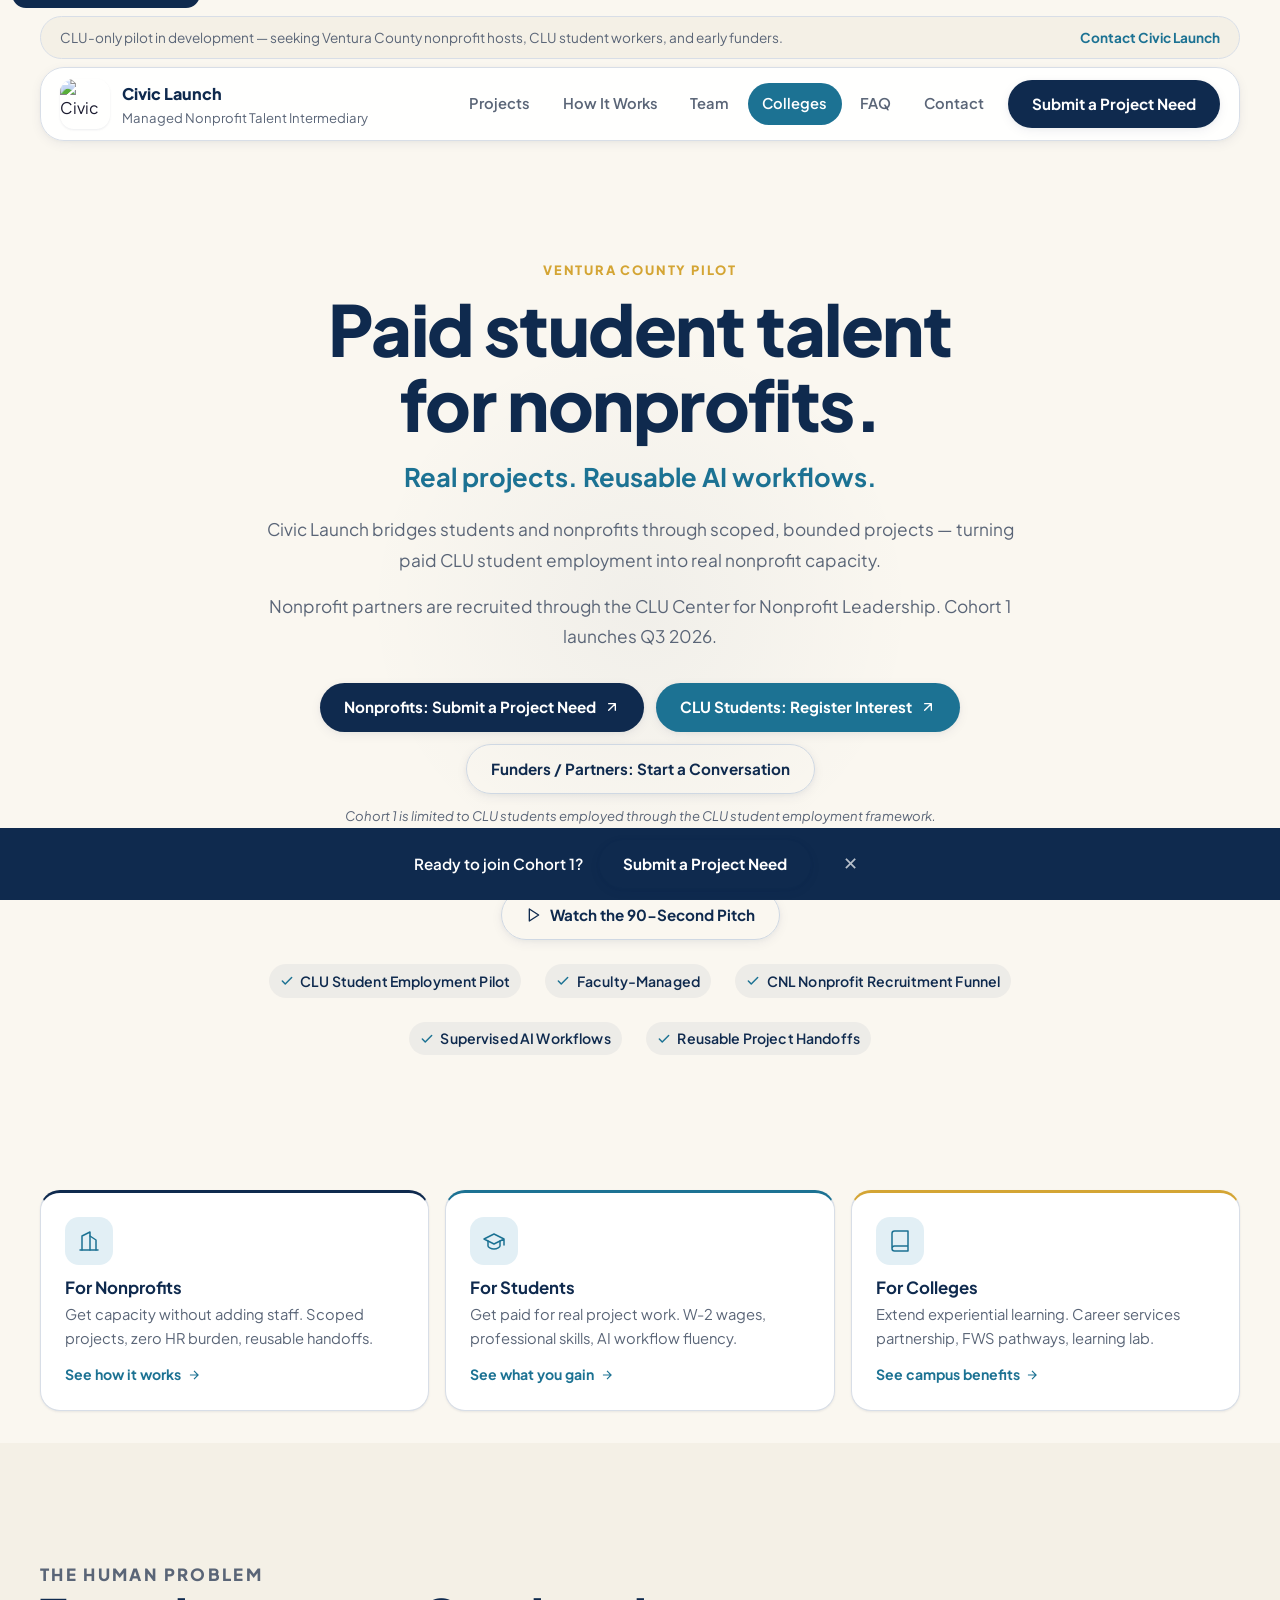
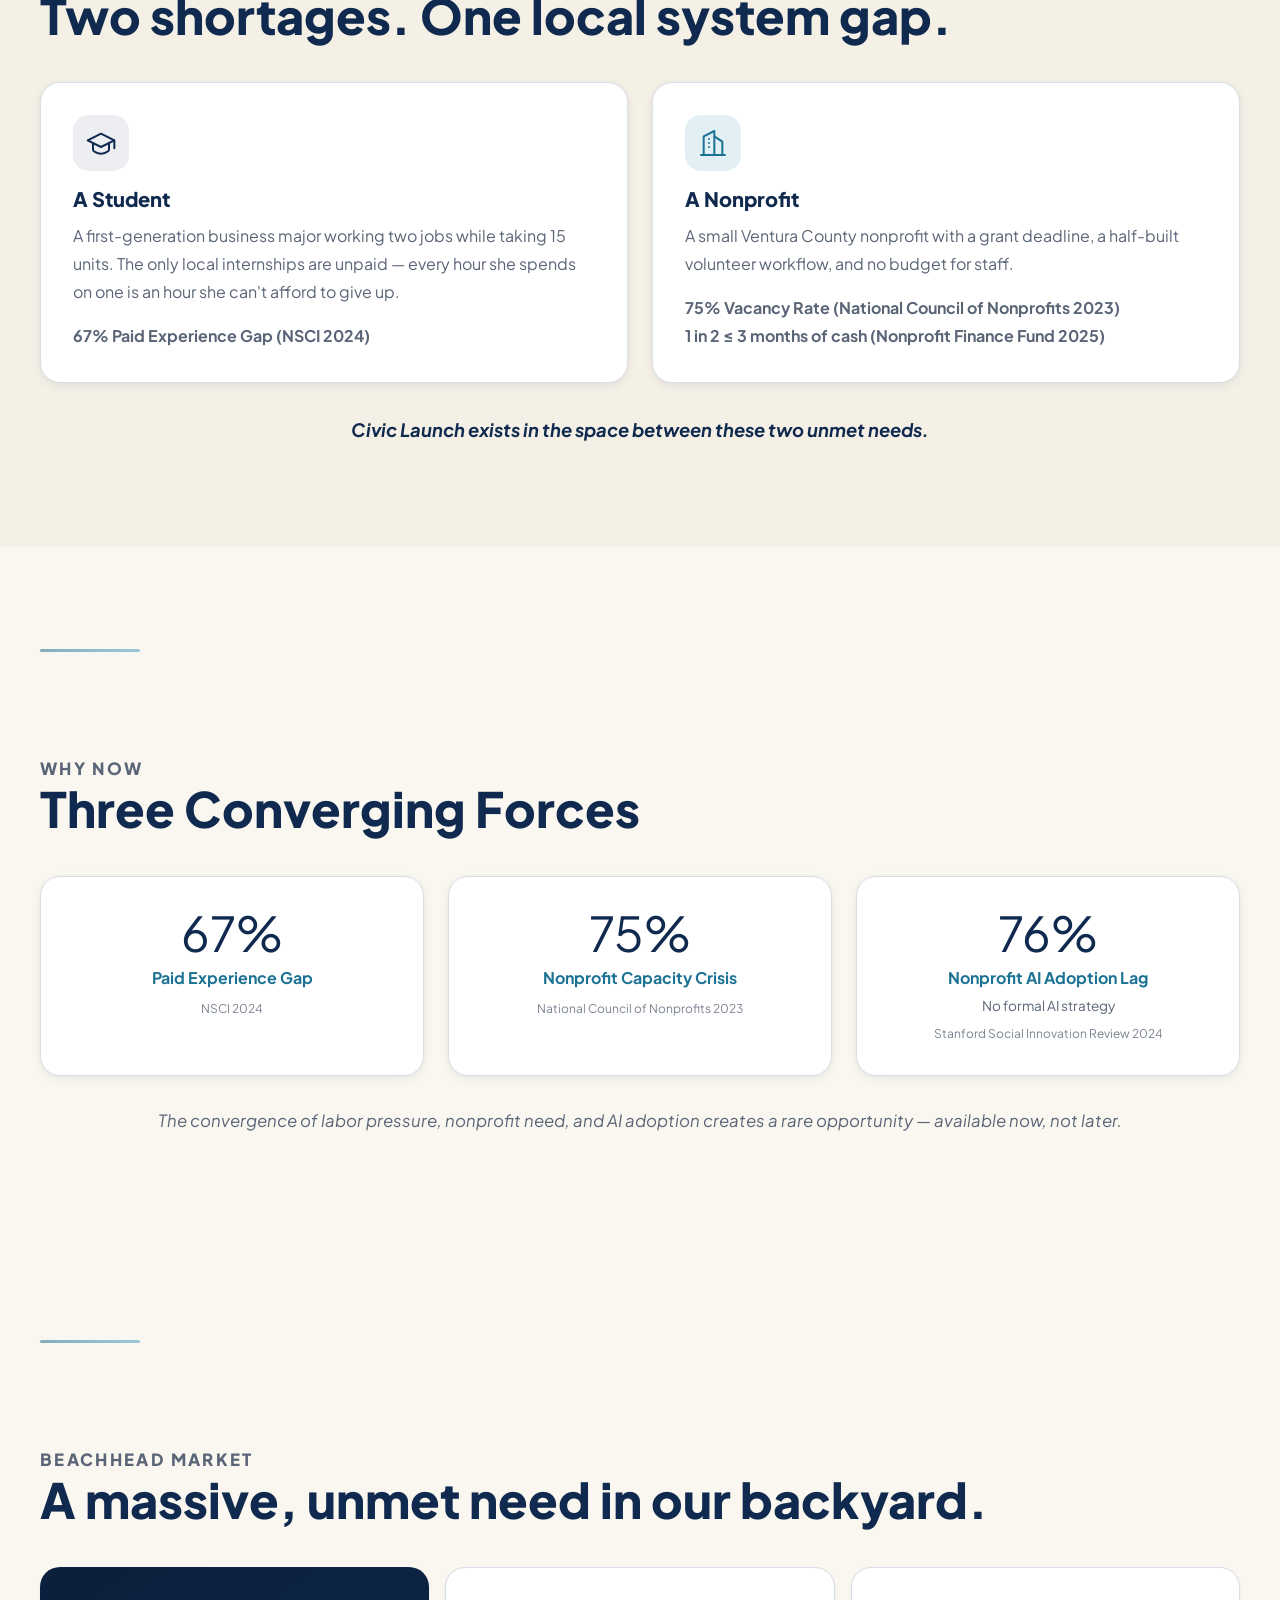
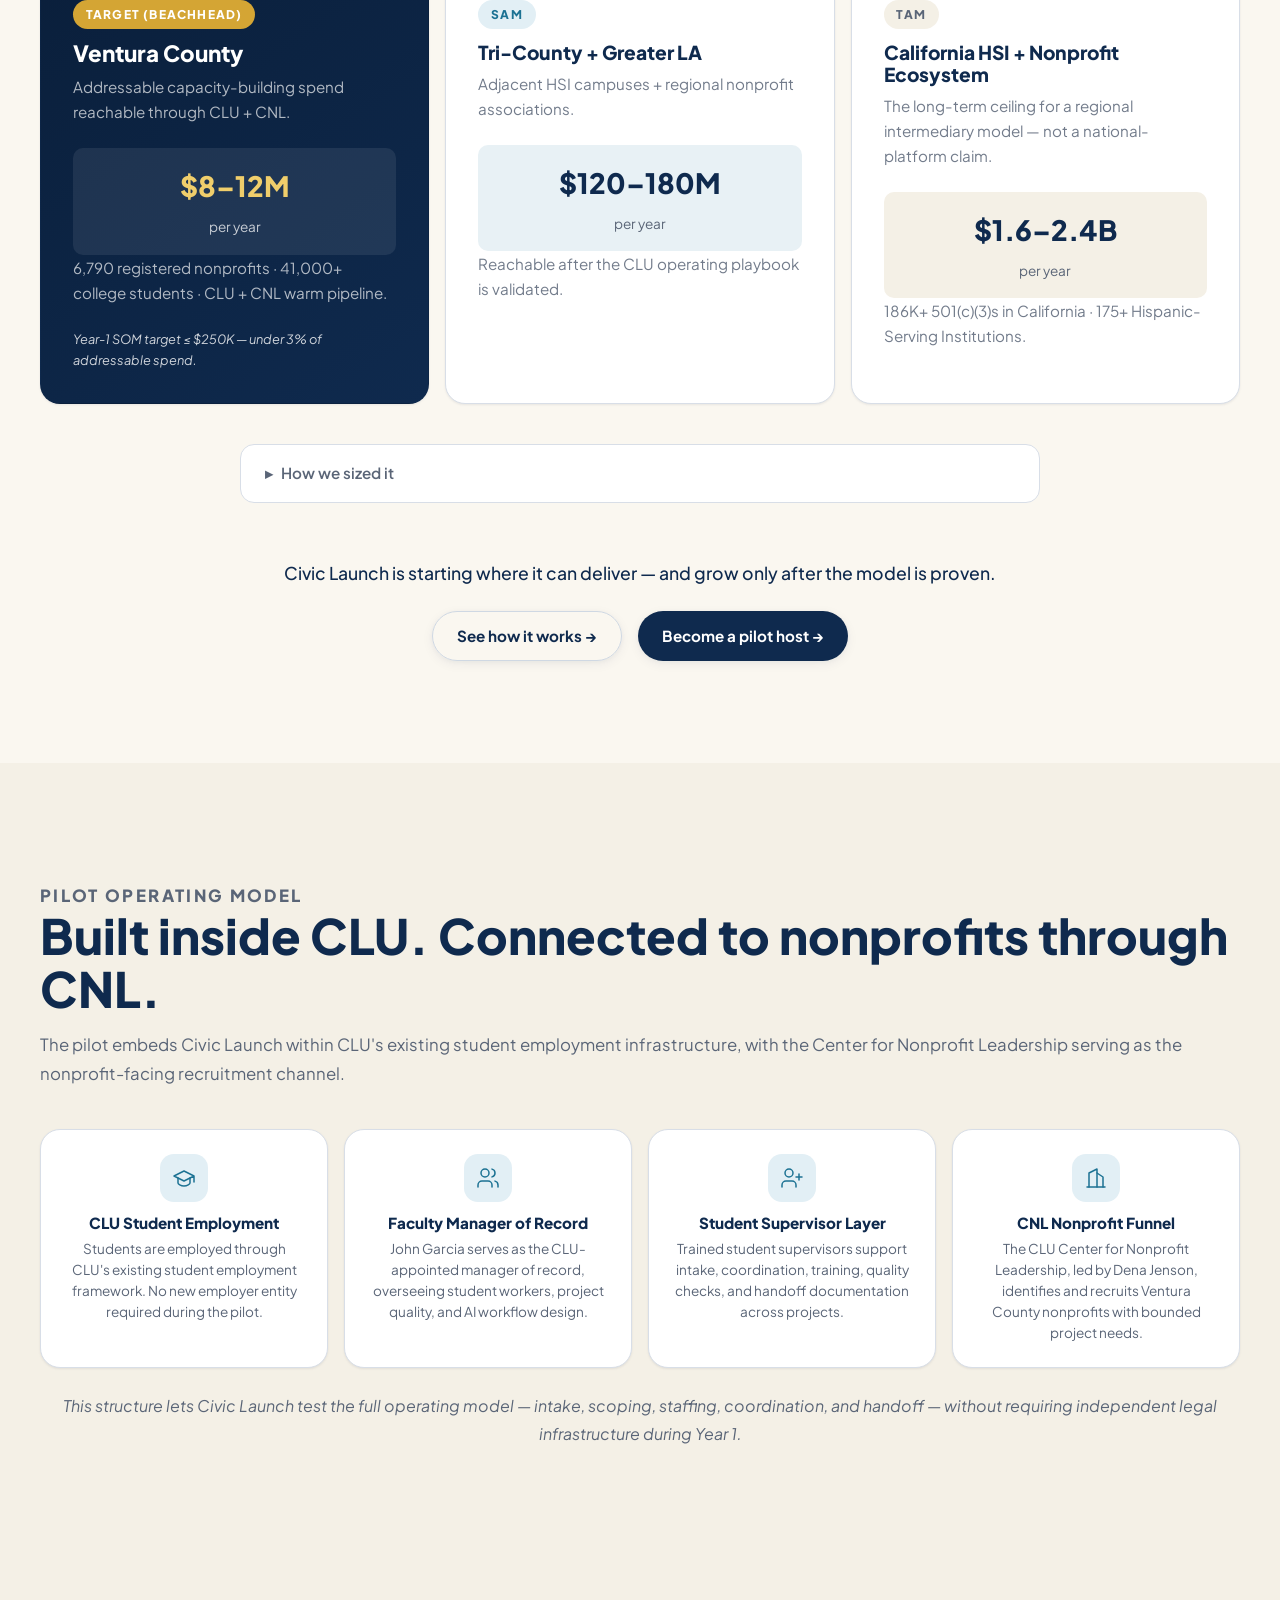
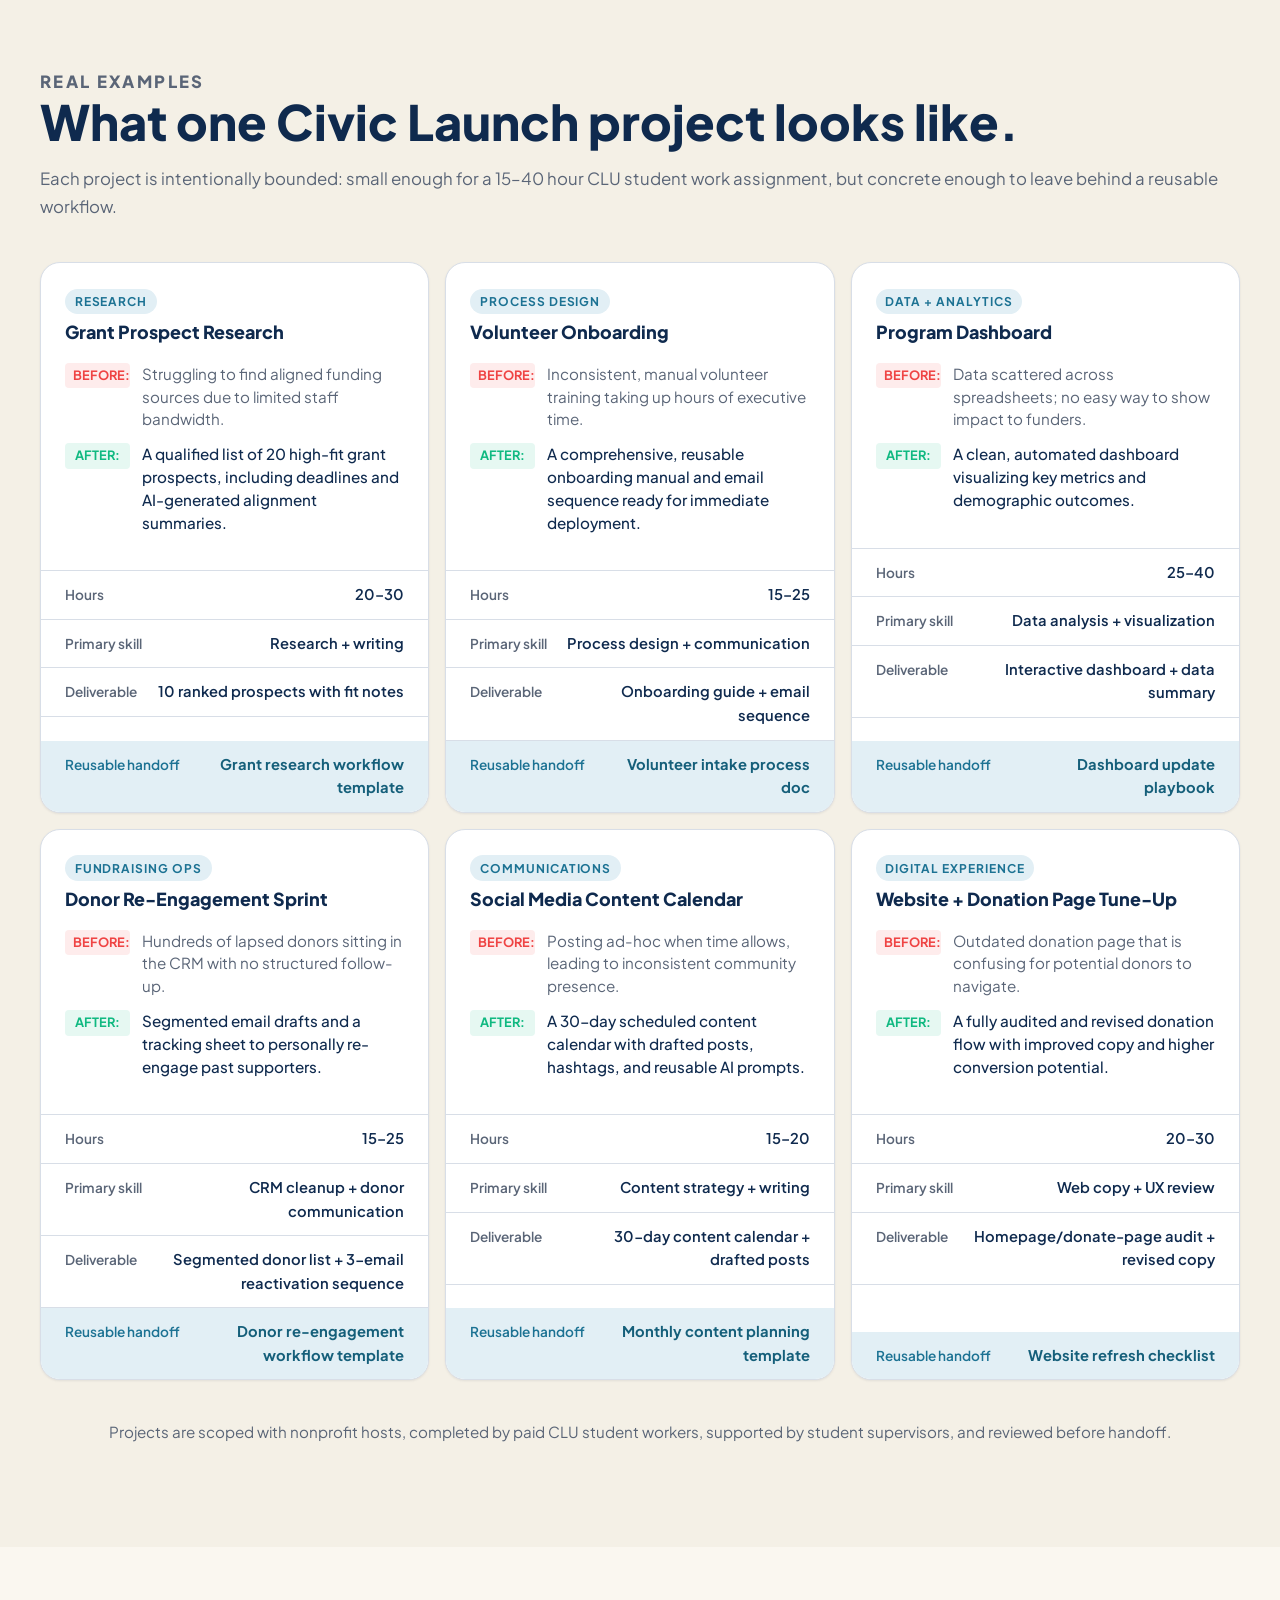
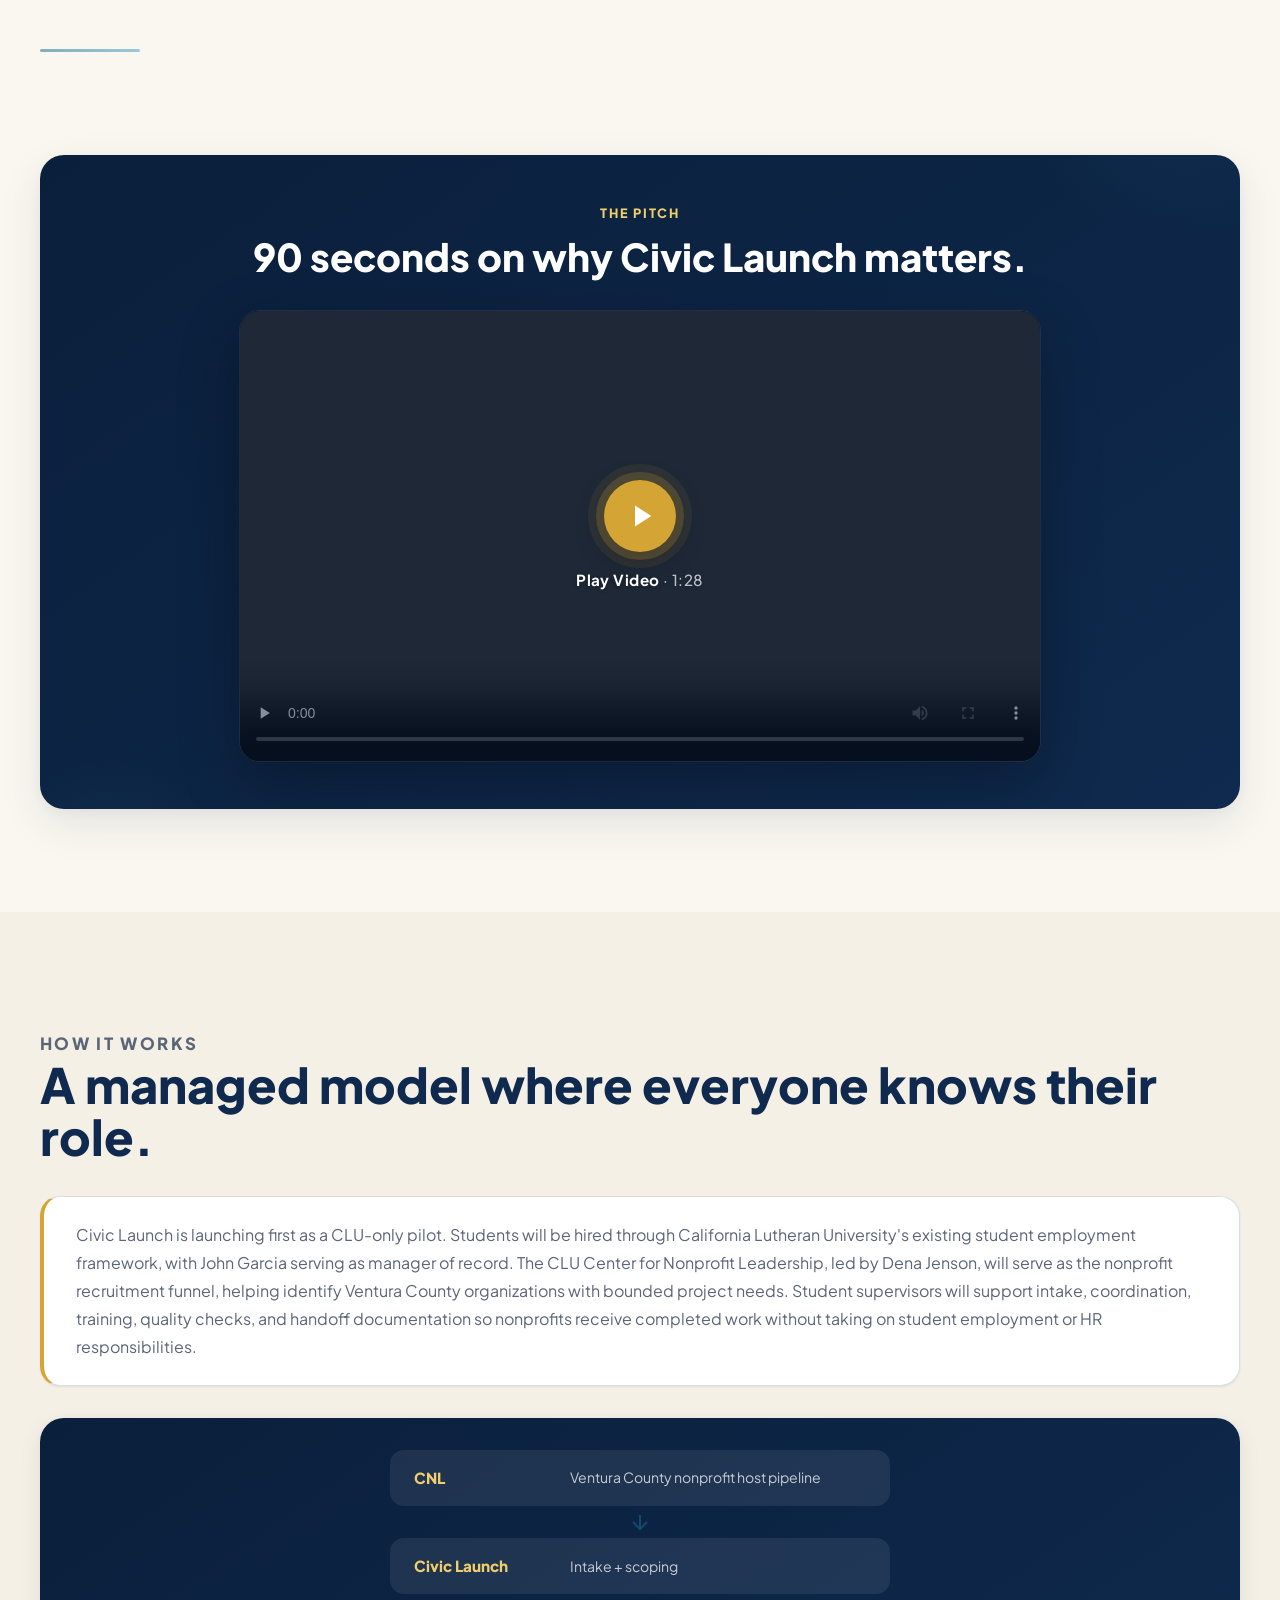
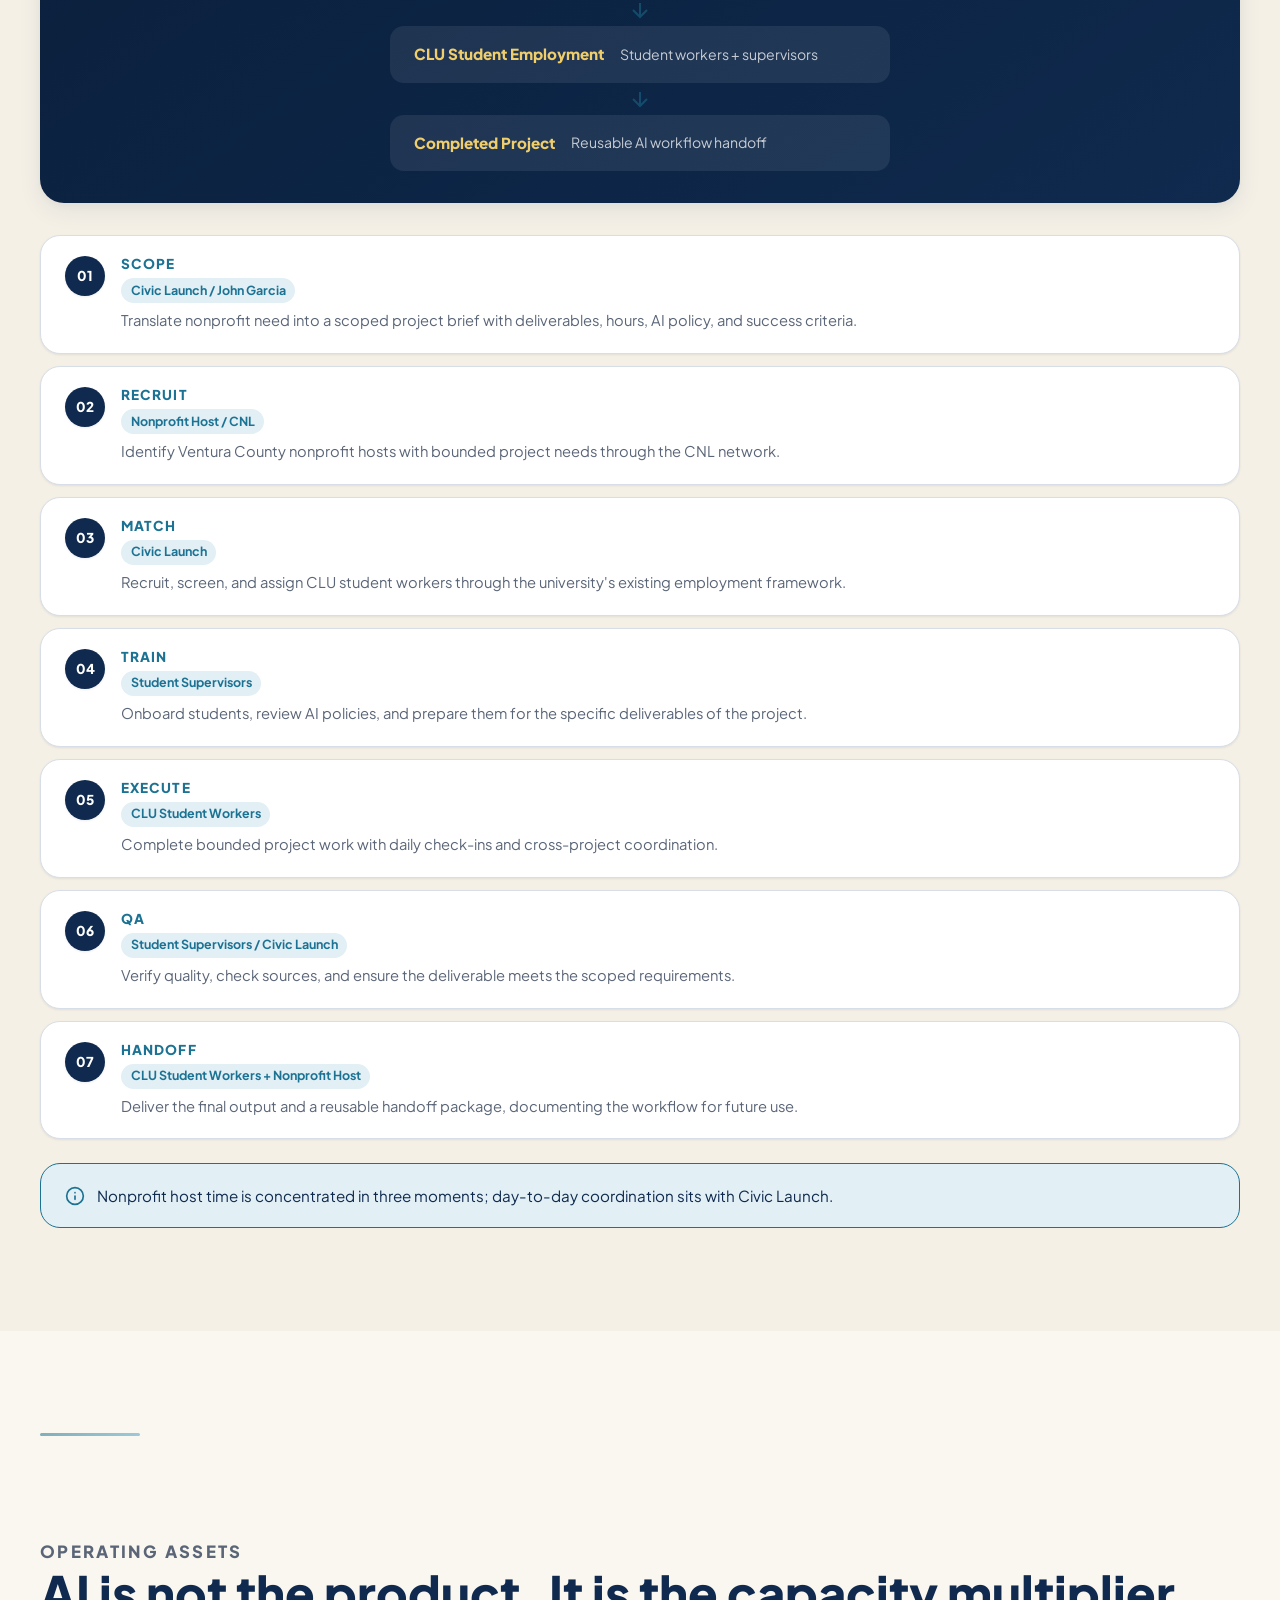
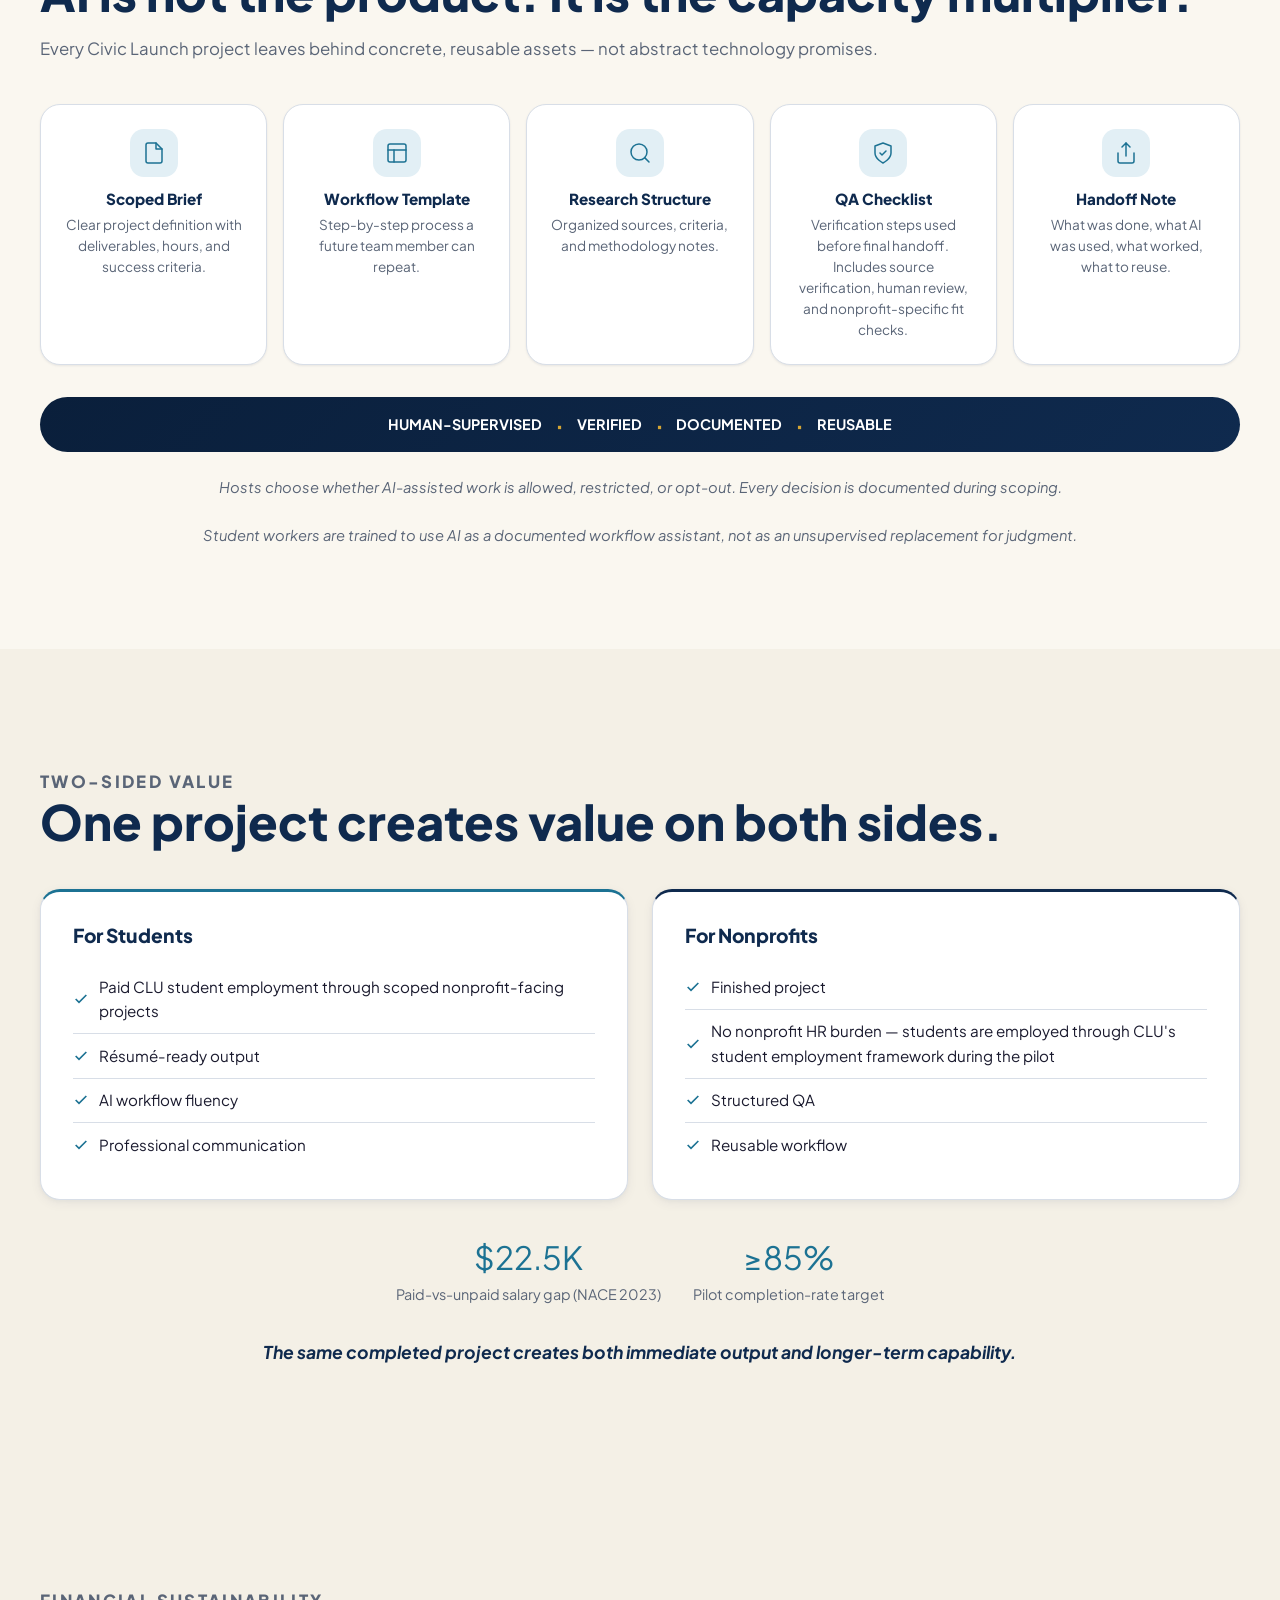
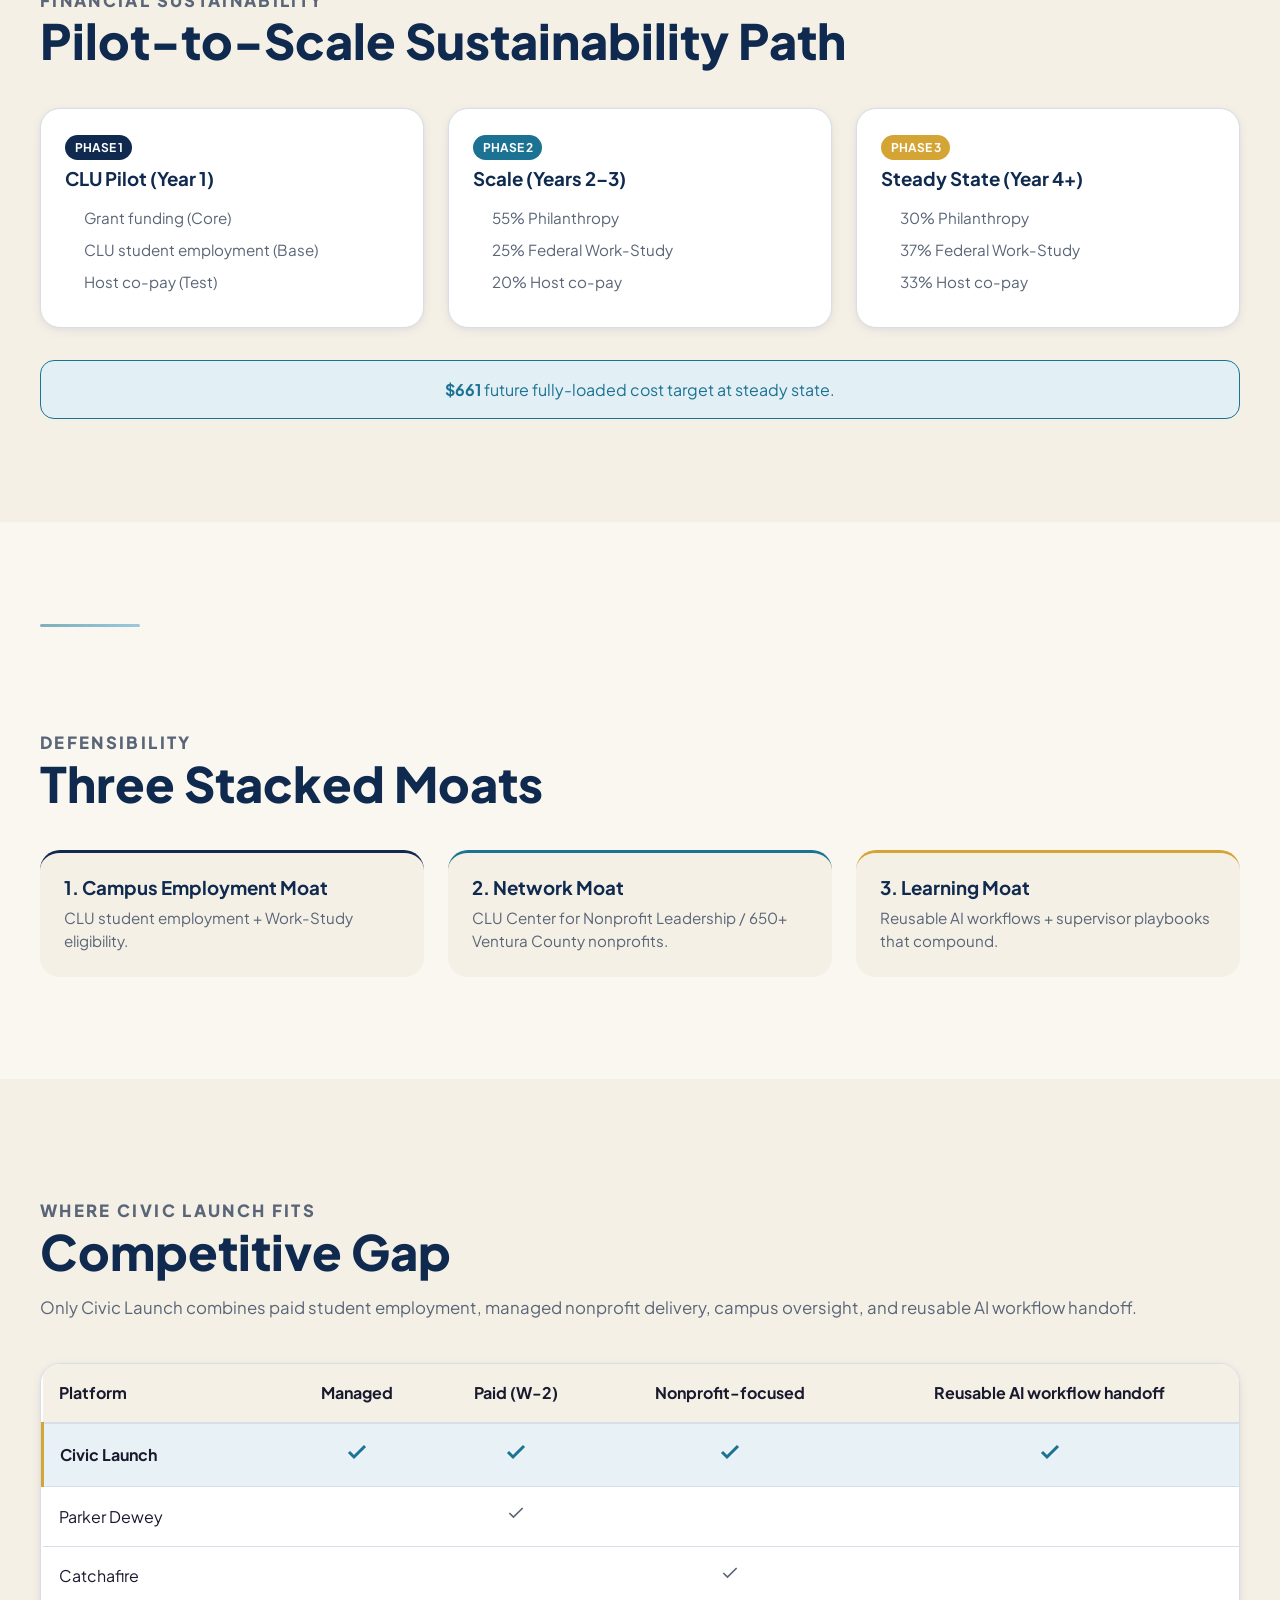
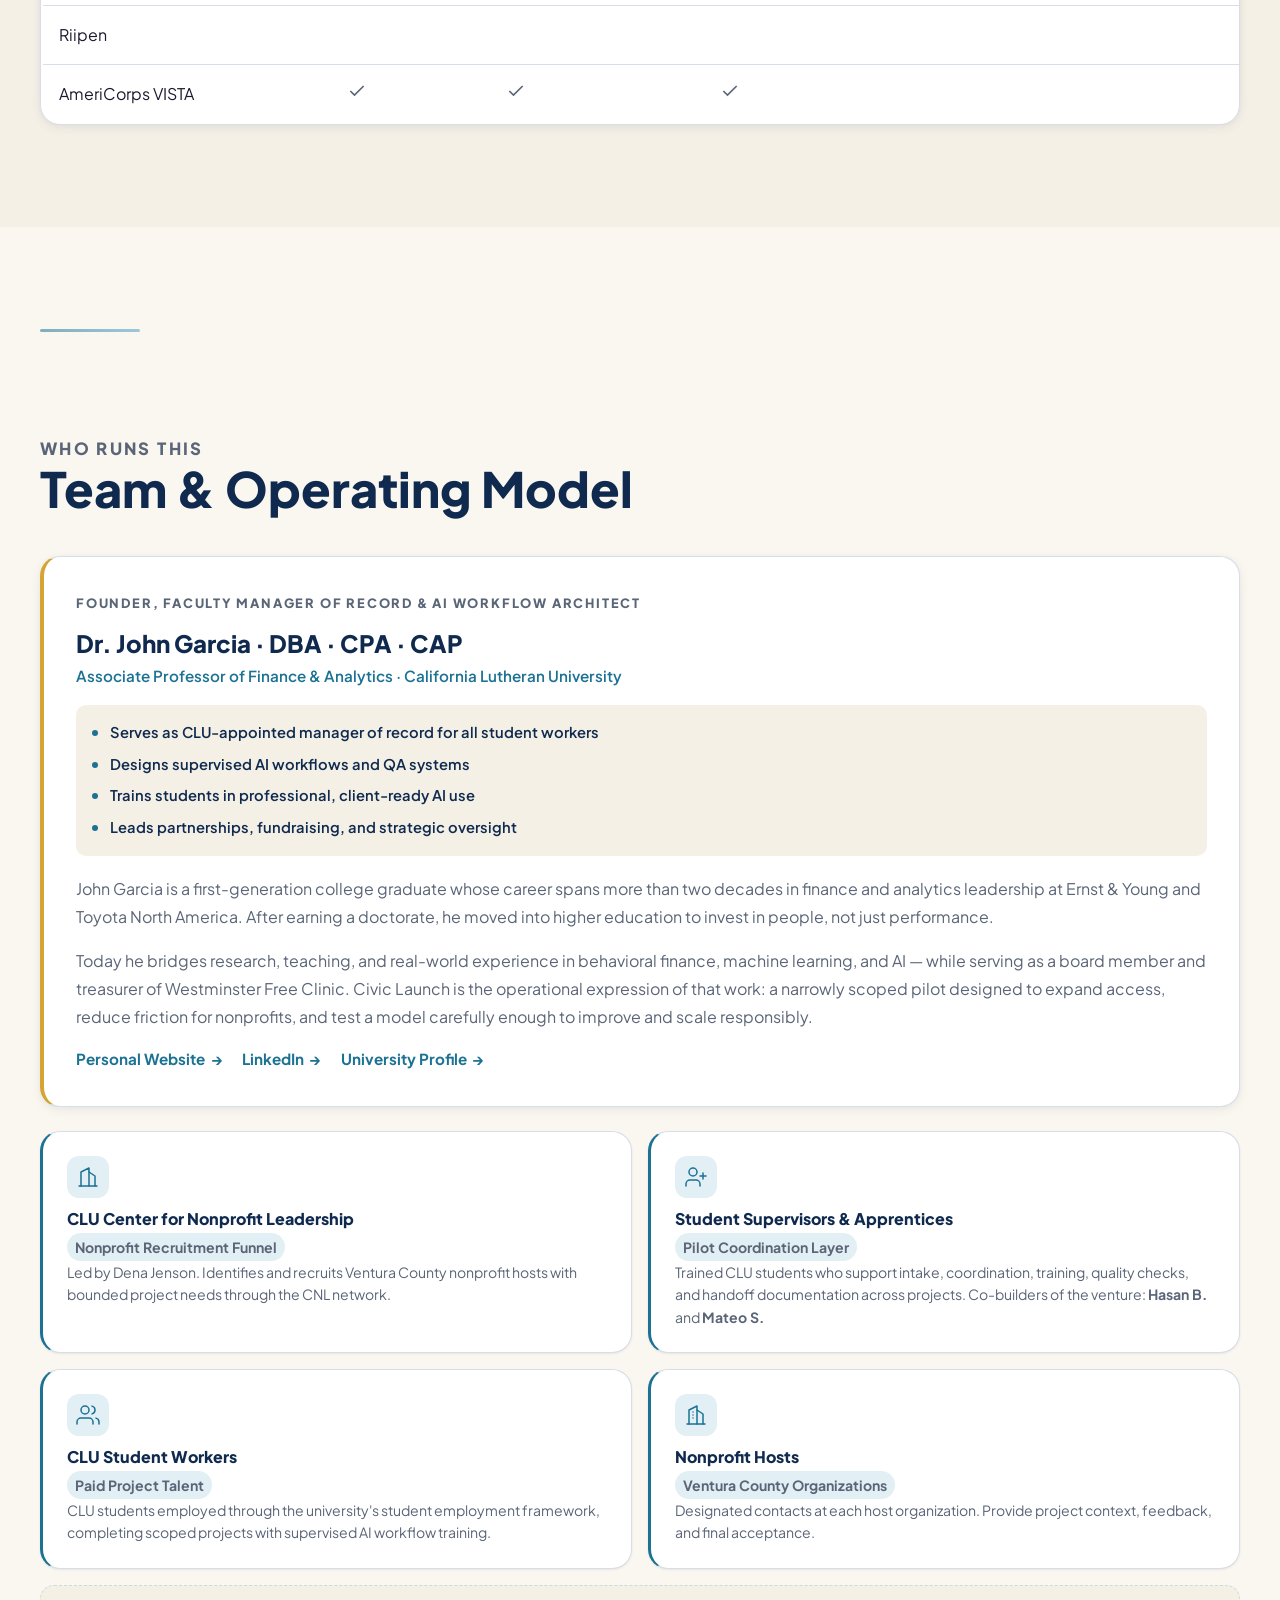
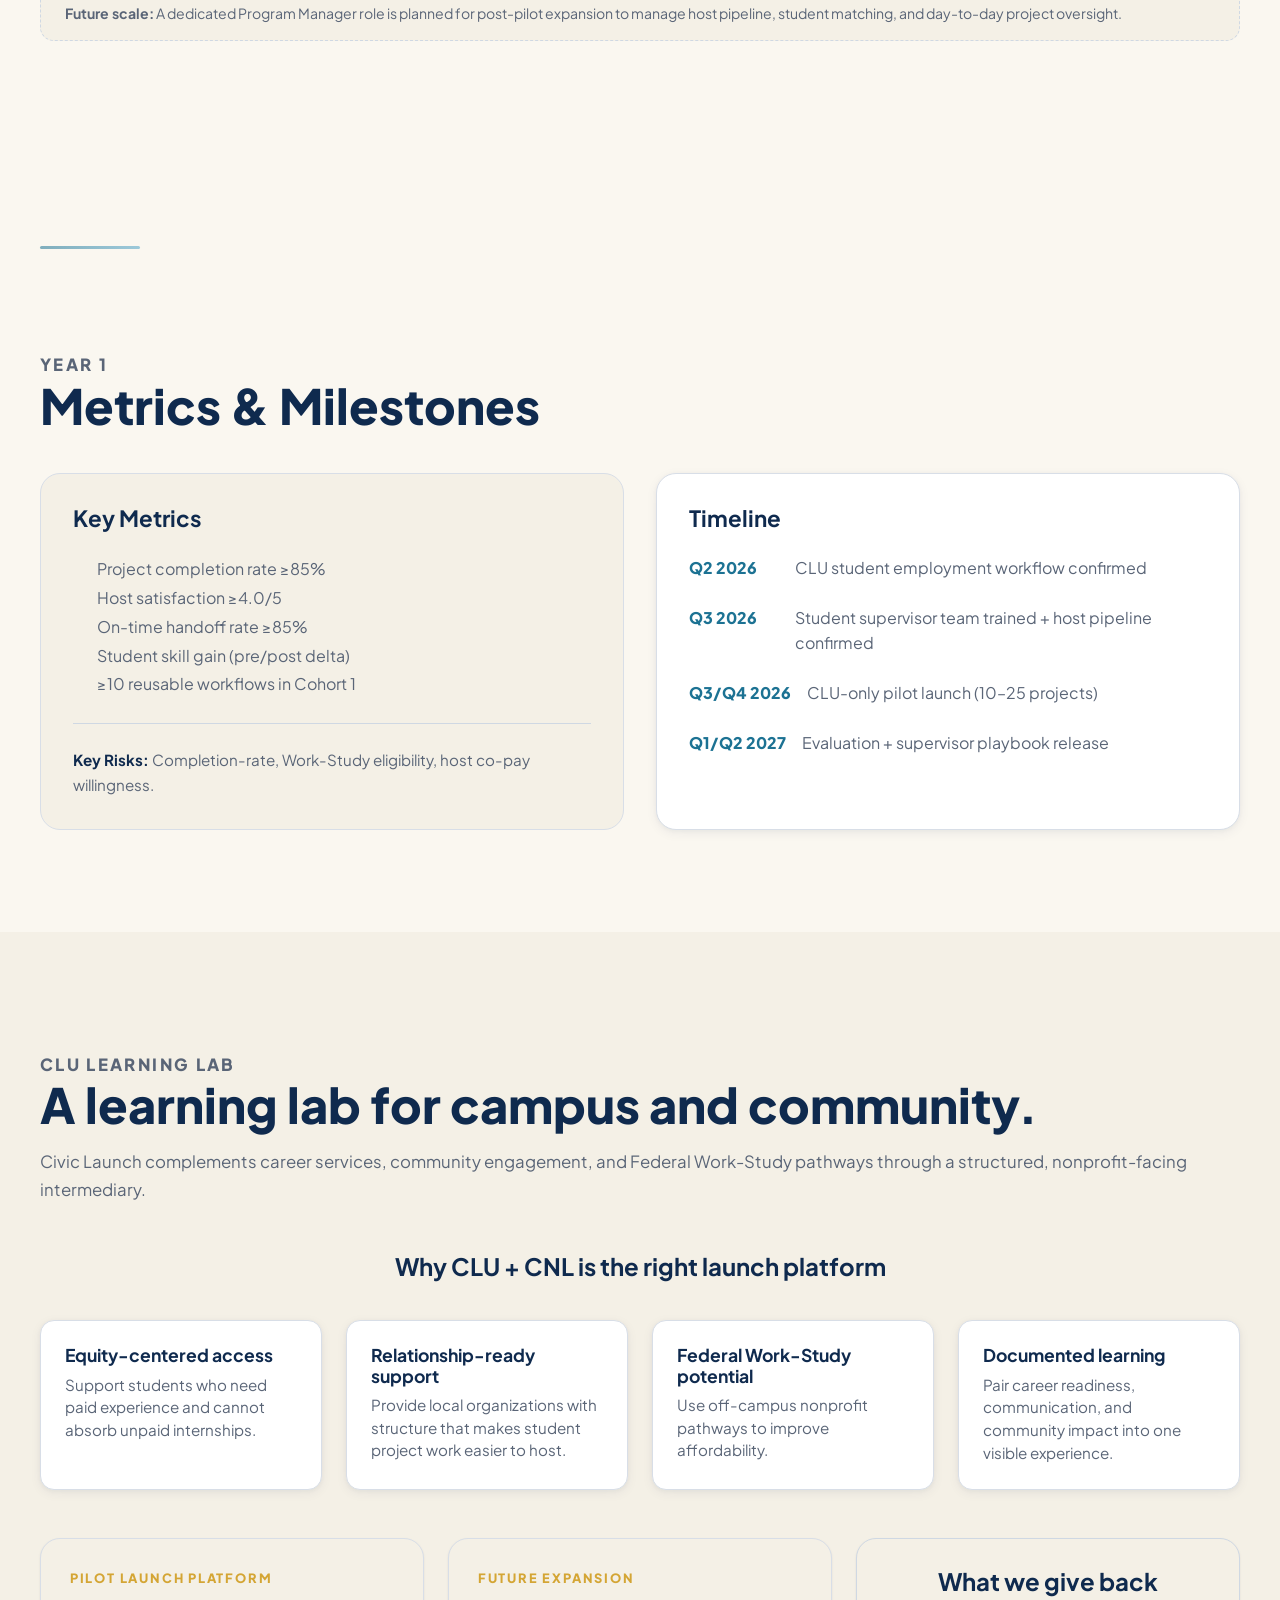
==== commit 22cd4763: "Apply recent website updates" ====
--- a/index.html
+++ b/index.html
@@ -9,8 +9,13 @@
     content="Civic Launch is a CLU-based Ventura County pilot turning paid student employment into nonprofit capacity. Cohort 1 launches Q3 2026 — 10–25 scoped projects, supervised AI workflows, and reusable handoffs."
   >
 
+  <link rel="canonical" href="https://www.civiclaunch.org/">
+  <link rel="icon" type="image/png" href="./assets/civic-launch-icon.png">
+  <link rel="apple-touch-icon" href="./assets/civic-launch-icon.png">
+
   <!-- Open Graph -->
   <meta property="og:type" content="website">
+  <meta property="og:url" content="https://www.civiclaunch.org/">
   <meta property="og:title" content="Civic Launch — CLU Pilot · Paid Student Talent for Nonprofits">
   <meta property="og:description" content="Real projects. Supervised AI workflows. A CLU-based pilot turning paid student employment into nonprofit capacity through scoped projects and reusable handoff tools.">
   <meta property="og:image" content="./assets/civic-launch-og.png">
@@ -34,6 +39,22 @@
     "@context": "https://schema.org",
     "@type": "FAQPage",
     "mainEntity": [
+      {
+        "@type": "Question",
+        "name": "How are students paid?",
+        "acceptedAnswer": {
+          "@type": "Answer",
+          "text": "During the pilot, students are employed through CLU's existing student employment framework with John Garcia as the faculty manager of record. The target pay range is $18–$22 per hour. Students are university employees, not independent contractors."
+        }
+      },
+      {
+        "@type": "Question",
+        "name": "Is Civic Launch already launched?",
+        "acceptedAnswer": {
+          "@type": "Answer",
+          "text": "No. The CLU-only pilot is in development. Launch is contingent on funding, CNL nonprofit host pipeline readiness, student employment workflow confirmation, and project readiness."
+        }
+      },
       {
         "@type": "Question",
         "name": "Is Civic Launch a job board?",
@@ -76,34 +97,10 @@
       },
       {
         "@type": "Question",
-        "name": "How are students paid?",
-        "acceptedAnswer": {
-          "@type": "Answer",
-          "text": "During the pilot, students are employed through CLU's existing student employment framework with John Garcia as the faculty manager of record. The target pay range is $18–$22 per hour. Students are university employees, not independent contractors."
-        }
-      },
-      {
-        "@type": "Question",
         "name": "What kinds of projects are a fit?",
         "acceptedAnswer": {
           "@type": "Answer",
           "text": "Grant prospect research, communications and social media, donor database cleanup, volunteer onboarding design, basic data analysis, website updates, and other bounded deliverables. Most projects are 15–25 hours. Some analytics or dashboard projects are 25–40 hours."
-        }
-      },
-      {
-        "@type": "Question",
-        "name": "Is Civic Launch already launched?",
-        "acceptedAnswer": {
-          "@type": "Answer",
-          "text": "No. The CLU-only pilot is in development. Launch is contingent on funding, CNL nonprofit host pipeline readiness, student employment workflow confirmation, and project readiness."
-        }
-      },
-      {
-        "@type": "Question",
-        "name": "How is Civic Launch funded?",
-        "acceptedAnswer": {
-          "@type": "Answer",
-          "text": "Civic Launch is seeking an initial anchor grant within a broader Year 1 funding stack. Philanthropic support helps launch the model. Over time, support shifts toward Federal Work-Study and host co-pay."
         }
       },
       {
@@ -121,12 +118,44 @@
           "@type": "Answer",
           "text": "No. During the pilot, students are employed through CLU's student employment framework. Nonprofit hosts provide project context, midpoint feedback, and final sign-off — but they do not employ or manage students directly."
         }
+      },
+      {
+        "@type": "Question",
+        "name": "How is Civic Launch funded?",
+        "acceptedAnswer": {
+          "@type": "Answer",
+          "text": "Civic Launch is seeking an initial anchor grant within a broader Year 1 funding stack. Philanthropic support helps launch the model. Over time, support shifts toward Federal Work-Study and host co-pay."
+        }
+      },
+      {
+        "@type": "Question",
+        "name": "Is Civic Launch a 501(c)(3)?",
+        "acceptedAnswer": {
+          "@type": "Answer",
+          "text": "Not yet. Year 1 is housed inside CLU; Civic Launch will incorporate as a 501(c)(3) by Q4 2027."
+        }
       }
     ]
   }
   </script>
+
+  <!-- Organization Schema (JSON-LD) -->
+  <script type="application/ld+json">
+  {
+    "@context": "https://schema.org",
+    "@type": "Organization",
+    "name": "Civic Launch",
+    "url": "https://www.civiclaunch.org",
+    "logo": "https://www.civiclaunch.org/assets/civic-launch-icon.png",
+    "founder": { "@type": "Person", "name": "John Garcia" },
+    "areaServed": "Ventura County, California",
+    "parentOrganization": { "@type": "CollegeOrUniversity", "name": "California Lutheran University" },
+    "description": "A CLU-based managed nonprofit talent intermediary connecting paid student workers to scoped nonprofit projects in Ventura County."
+  }
+  </script>
 </head>
 <body>
+  <a class="skip-link" href="#main-content">Skip to main content</a>
 
   <div class="site-shell">
     <header class="site-header">
@@ -179,14 +208,10 @@
           <h1>Paid student talent<br>for nonprofits.</h1>
           <p class="hero-subhead">Real projects. Reusable AI workflows.</p>
           <p class="hero-support">
-            Civic Launch bridges students and nonprofits.
+            Civic Launch bridges students and nonprofits through scoped, bounded projects — turning paid CLU student employment into real nonprofit capacity.
           </p>
           <p class="hero-support">
-            A Ventura County pilot using existing student employment to build nonprofit capacity.
-          </p>
-          <p class="hero-support">
-            Year 1 will focus on California Lutheran University students only, using CLU's existing student
-            employment framework, with nonprofit partners recruited through the CLU Center for Nonprofit Leadership.
+            Nonprofit partners are recruited through the CLU Center for Nonprofit Leadership. Cohort 1 launches Q3 2026.
           </p>
 
           <div class="hero-actions">
@@ -204,6 +229,7 @@
             <p class="cta-note">Cohort 1 is limited to CLU students employed through the CLU student employment framework.</p>
             <p class="cta-note">Nonprofit hosts provide project context and feedback; they do not employ or manage students directly.</p>
           </div>
+          <p class="cta-fallback">Email not opening? <a href="https://forms.cloud.microsoft/r/WkhSGKYU7G" target="_blank" rel="noopener">Fill out a quick form instead.</a></p>
           <div class="hero-actions-secondary">
             <a class="button button-ghost" href="#pitch-video" id="cta-hero-video">
               <svg width="16" height="16" viewBox="0 0 24 24" fill="none" stroke="currentColor" stroke-width="2" stroke-linecap="round" stroke-linejoin="round" aria-hidden="true"><polygon points="5 3 19 12 5 21 5 3"/></svg>
@@ -271,7 +297,7 @@
             <p>
               A first-generation business major working two jobs while taking 15 units. The only local internships are unpaid — every hour she spends on one is an hour she can't afford to give up.
             </p>
-            <p class="story-stat" class="story-stat"><strong>67%</strong> Paid Experience Gap (NSCI 2024)</p>
+            <p class="story-stat"><strong>67%</strong> Paid Experience Gap (NSCI 2024)</p>
           </article>
 
           <article class="story-card" data-reveal>
@@ -282,23 +308,13 @@
             <p>
               A small Ventura County nonprofit with a grant deadline, a half-built volunteer workflow, and no budget for staff.
             </p>
-            <p class="story-stat" class="story-stat"><strong>75%</strong> Vacancy Rate (National Council of Nonprofits 2023)<br><strong>1 in 2</strong> ≤ 3 months of cash (Nonprofit Finance Fund 2025)</p>
+            <p class="story-stat"><strong>75%</strong> Vacancy Rate (National Council of Nonprofits 2023)<br><strong>1 in 2</strong> ≤ 3 months of cash (Nonprofit Finance Fund 2025)</p>
           </article>
         </div>
 
         <p class="story-synthesis" data-reveal>
           Civic Launch exists in the space between these two unmet needs.
         </p>
-        
-        <div class="social-proof-quote" data-reveal>
-          <blockquote>
-            "There is a massive, unmet need for structured, bounded capacity-building help in the Ventura County nonprofit sector. This pilot directly answers that call."
-          </blockquote>
-          <div class="quote-author">
-            <strong>Dena Jenson</strong>
-            <span>Director, CLU Center for Nonprofit Leadership</span>
-          </div>
-        </div>
       </section>
 
       <!-- ============================================================
@@ -312,17 +328,20 @@
 
         <div class="forces-grid" data-reveal >
           <article class="force-card" >
-            <h3 class="force-stat" >67%</h3>
+            <p class="force-stat" >67%</p>
             <p class="force-label" >Paid Experience Gap</p>
+            <p class="force-source">NSCI 2024</p>
           </article>
           <article class="force-card" >
-            <h3 class="force-stat" >75%</h3>
+            <p class="force-stat" >75%</p>
             <p class="force-label" >Nonprofit Capacity Crisis</p>
+            <p class="force-source">National Council of Nonprofits 2023</p>
           </article>
           <article class="force-card" >
-            <h3 class="force-stat" >76%</h3>
-            <p class="force-label" >AI Readiness Gap</p>
+            <p class="force-stat" >76%</p>
+            <p class="force-label" >Nonprofit AI Adoption Lag</p>
             <p class="force-desc" >No formal AI strategy</p>
+            <p class="force-source">Stanford Social Innovation Review 2024</p>
           </article>
         </div>
         <p class="forces-closing" data-reveal >
@@ -699,6 +718,8 @@
                 loading="lazy"
               >
                 <source src="./assets/Civic_Launch_Pitch_with_captions.mp4" type="video/mp4">
+                <!-- Captions are burned into the video file. Add captions.vtt to assets/ to also serve them as a WebVTT track for screen readers and Google video indexing. -->
+                <track kind="captions" srclang="en" label="English" src="./assets/captions.vtt">
                 Your browser does not support the video tag.
               </video>
               <button class="video-play-overlay" id="video-play-btn" aria-label="Play elevator pitch video">
@@ -933,12 +954,12 @@
 
         <div class="value-metrics" data-reveal >
           <div class="metric">
-            <h3 >$22.5K</h3>
-            <p >Paid-vs-unpaid salary gap (NACE 2023)</p>
+            <p class="metric-stat">$22.5K</p>
+            <p>Paid-vs-unpaid salary gap (NACE 2023)</p>
           </div>
           <div class="metric">
-            <h3 >≥85%</h3>
-            <p >Pilot completion-rate target</p>
+            <p class="metric-stat">≥85%</p>
+            <p>Pilot completion-rate target</p>
           </div>
         </div>
 
@@ -986,7 +1007,7 @@
           </article>
         </div>
         <div class="steady-state-headline" data-reveal >
-          <h3 ><strong>$661</strong> future fully-loaded cost target at steady state.</h3>
+          <p class="callout-stat"><strong>$661</strong> future fully-loaded cost target at steady state.</p>
         </div>
       </section>
 
@@ -1037,7 +1058,7 @@
               </tr>
             </thead>
             <tbody>
-              <tr >
+              <tr class="cl-row">
                 <td ><strong>Civic Launch</strong></td>
                 <td ><svg width="24" height="24" viewBox="0 0 24 24" fill="none" stroke="var(--teal)" stroke-width="3" aria-hidden="true"><polyline points="20 6 9 17 4 12"/></svg></td>
                 <td ><svg width="24" height="24" viewBox="0 0 24 24" fill="none" stroke="var(--teal)" stroke-width="3" aria-hidden="true"><polyline points="20 6 9 17 4 12"/></svg></td>
@@ -1282,84 +1303,92 @@
           <h2>Answers for nonprofits, students, and partners.</h2>
         </div>
 
+        <div class="faq-tabs" role="tablist" aria-label="Filter FAQs by audience">
+          <button class="faq-tab active" data-filter="all" role="tab" aria-selected="true">All</button>
+          <button class="faq-tab" data-filter="nonprofits" role="tab" aria-selected="false">For Nonprofits</button>
+          <button class="faq-tab" data-filter="students" role="tab" aria-selected="false">For Students</button>
+          <button class="faq-tab" data-filter="funders" role="tab" aria-selected="false">For Funders</button>
+        </div>
+
         <div class="faq-list">
-          <article class="faq-item" data-reveal>
+          <article class="faq-item" data-reveal data-audience="students">
+            <button class="faq-question" type="button" aria-expanded="false">How are students paid?</button>
+            <div class="faq-answer">
+              <p>During the pilot, students are employed through CLU's existing student employment framework with John Garcia as the faculty manager of record. The target pay range is $18–$22 per hour. Students are university employees, not independent contractors.</p>
+            </div>
+          </article>
+
+          <article class="faq-item" data-reveal data-audience="all">
+            <button class="faq-question" type="button" aria-expanded="false">Is Civic Launch already launched?</button>
+            <div class="faq-answer">
+              <p>No. The CLU-only pilot is in development. Launch is contingent on funding, CNL nonprofit host pipeline readiness, student employment workflow confirmation, and project readiness. Cohort 1 is targeted for Q3 2026.</p>
+            </div>
+          </article>
+
+          <article class="faq-item" data-reveal data-audience="all">
             <button class="faq-question" type="button" aria-expanded="false">Is Civic Launch a job board?</button>
             <div class="faq-answer">
               <p>No. Civic Launch is a managed nonprofit talent intermediary. The team scopes projects, recruits students, curates matches, handles onboarding, and supports quality throughout. It is not a self-serve job board or volunteer matching platform.</p>
             </div>
           </article>
 
-          <article class="faq-item" data-reveal>
+          <article class="faq-item" data-reveal data-audience="nonprofits">
             <button class="faq-question" type="button" aria-expanded="false">How much nonprofit supervision time is required?</button>
             <div class="faq-answer">
               <p>About 2–3 hours total across three touchpoints: a 15-minute scoping call, a 10-minute kickoff, and a 30-minute final review. Civic Launch handles everything in between.</p>
             </div>
           </article>
 
-          <article class="faq-item" data-reveal>
+          <article class="faq-item" data-reveal data-audience="nonprofits">
             <button class="faq-question" type="button" aria-expanded="false">Do hosts have to use AI?</button>
             <div class="faq-answer">
               <p>No. AI is optional. During scoping, hosts choose whether AI-assisted work is allowed, restricted, or fully opt-out. Every decision is documented before the project begins.</p>
             </div>
           </article>
 
-          <article class="faq-item" data-reveal>
+          <article class="faq-item" data-reveal data-audience="nonprofits">
             <button class="faq-question" type="button" aria-expanded="false">What exactly does a nonprofit receive at the end of a project?</button>
             <div class="faq-answer">
               <p>A finished deliverable, a workflow handoff note documenting what was done and what worked, and reusable templates or process documentation where applicable.</p>
             </div>
           </article>
 
-          <article class="faq-item" data-reveal>
+          <article class="faq-item" data-reveal data-audience="all">
             <button class="faq-question" type="button" aria-expanded="false">How is this different from volunteering, consulting, or internship matching?</button>
             <div class="faq-answer">
               <p>Students are paid through CLU's student employment framework during the pilot. Civic Launch manages scoping, matching, onboarding, and quality support. Work is scoped, bounded, and documented with reusable handoffs — a managed model, not a posting board.</p>
             </div>
           </article>
 
-          <article class="faq-item" data-reveal>
-            <button class="faq-question" type="button" aria-expanded="false">How are students paid?</button>
-            <div class="faq-answer">
-              <p>During the pilot, students are employed through CLU's existing student employment framework with John Garcia as the faculty manager of record. The target pay range is $18–$22 per hour. Students are university employees, not independent contractors.</p>
-            </div>
-          </article>
-
-          <article class="faq-item" data-reveal>
+          <article class="faq-item" data-reveal data-audience="nonprofits">
             <button class="faq-question" type="button" aria-expanded="false">What kinds of projects are a fit?</button>
             <div class="faq-answer">
               <p>Grant prospect research, communications and social media, donor database cleanup, volunteer onboarding design, basic data analysis, website updates, and other bounded deliverables. Most projects are 15–25 hours. Some analytics or dashboard projects are 25–40 hours.</p>
             </div>
           </article>
 
-          <article class="faq-item" data-reveal>
-            <button class="faq-question" type="button" aria-expanded="false">Is Civic Launch already launched?</button>
-            <div class="faq-answer">
-              <p>No. The CLU-only pilot is in development. Launch is contingent on funding, CNL nonprofit host pipeline readiness, student employment workflow confirmation, and project readiness.</p>
-            </div>
-          </article>
-
-          <article class="faq-item" data-reveal>
+          <article class="faq-item" data-reveal data-audience="funders">
             <button class="faq-question" type="button" aria-expanded="false">What role does the CLU Center for Nonprofit Leadership play?</button>
             <div class="faq-answer">
               <p>CNL, led by Dena Jenson, serves as the primary nonprofit-facing recruitment and relationship channel for the pilot. CNL identifies Ventura County nonprofit organizations with bounded project needs and connects them to Civic Launch for intake and scoping.</p>
             </div>
           </article>
 
-          <article class="faq-item" data-reveal>
+          <article class="faq-item" data-reveal data-audience="nonprofits">
             <button class="faq-question" type="button" aria-expanded="false">Do nonprofits employ the students?</button>
             <div class="faq-answer">
               <p>No. During the pilot, students are employed through CLU's student employment framework. Nonprofit hosts provide project context, midpoint feedback, and final sign-off — but they do not employ or manage students directly.</p>
             </div>
           </article>
 
-          <article class="faq-item" data-reveal>
+          <article class="faq-item" data-reveal data-audience="funders">
             <button class="faq-question" type="button" aria-expanded="false">How is Civic Launch funded?</button>
             <div class="faq-answer">
               <p>Civic Launch is seeking an initial anchor grant within a broader Year 1 funding stack. Philanthropic support helps launch the model. Over time, support shifts toward Federal Work-Study and host co-pay sustainability.</p>
             </div>
           </article>
-          <article class="faq-item" data-reveal>
+
+          <article class="faq-item" data-reveal data-audience="funders">
             <button class="faq-question" type="button" aria-expanded="false">Is Civic Launch a 501(c)(3)?</button>
             <div class="faq-answer">
               <p>Not yet. Year 1 is housed inside CLU; Civic Launch will incorporate as a 501(c)(3) by Q4 2027.</p>
@@ -1414,28 +1443,64 @@
                 Funders / Partners: Start a Conversation
               </a>
             </div>
+            <p class="cta-fallback">Email not opening? <a href="https://forms.cloud.microsoft/r/WkhSGKYU7G" target="_blank" rel="noopener">Fill out a quick form instead.</a></p>
           </div>
         </div>
       </section>
 
     </main>
+
+    <!-- Sticky bottom CTA bar (shown after hero scrolls out of view) -->
+    <div class="sticky-cta-bar" id="sticky-cta" aria-hidden="true" aria-live="polite">
+      <p class="sticky-cta-label">Ready to join Cohort 1?</p>
+      <a class="button" href="https://forms.cloud.microsoft/r/WkhSGKYU7G" target="_blank" rel="noopener" tabindex="-1">
+        Submit a Project Need
+      </a>
+      <button class="sticky-cta-close" aria-label="Dismiss bar" tabindex="-1">&#x2715;</button>
+    </div>
 
     <!-- ============================================================
          Section 14: Footer (utility area)
          ============================================================ -->
-    <footer class="site-footer">
-      <div class="footer-brand">
-        <img src="./assets/civic-launch-icon.png" alt="" class="footer-mark">
-        <div>
-          <strong>Civic Launch</strong>
-          <p>Managed nonprofit talent intermediary</p>
+    <footer class="site-footer" role="contentinfo" aria-label="Site footer">
+      <div class="footer-grid">
+        <div class="footer-col">
+          <div class="footer-brand">
+            <img src="./assets/civic-launch-icon.png" alt="" class="footer-mark">
+            <div>
+              <strong>Civic Launch</strong>
+              <p>Managed nonprofit talent intermediary</p>
+            </div>
+          </div>
+          <p style="font-size:0.85rem; color:var(--muted); margin-top:1rem;">Year 1 is housed inside California Lutheran University. Launch contingent on funding, CNL nonprofit host pipeline, and student employment workflow confirmation.</p>
+          <a href="mailto:jgarcia@callutheran.edu" style="font-size:0.875rem; color:var(--teal);">jgarcia@callutheran.edu</a>
+        </div>
+
+        <div class="footer-col">
+          <p class="footer-col-title">Navigate</p>
+          <ul class="footer-nav-links">
+            <li><a href="#projects">Projects</a></li>
+            <li><a href="#how-it-works">How It Works</a></li>
+            <li><a href="#team">Team</a></li>
+            <li><a href="#colleges">Colleges</a></li>
+            <li><a href="#faqs">FAQ</a></li>
+            <li><a href="#contact">Contact</a></li>
+          </ul>
+        </div>
+
+        <div class="footer-col">
+          <p class="footer-col-title">Legal &amp; Accessibility</p>
+          <ul class="footer-legal-links">
+            <li><a href="#faqs">Privacy Policy <span style="font-size:0.75rem; color:var(--muted);">(coming soon)</span></a></li>
+            <li><a href="#faqs">Terms of Use <span style="font-size:0.75rem; color:var(--muted);">(coming soon)</span></a></li>
+            <li><a href="#faqs">Accessibility Statement <span style="font-size:0.75rem; color:var(--muted);">(coming soon)</span></a></li>
+          </ul>
         </div>
       </div>
 
-      <div class="footer-meta">
-        <p>Ventura County pilot in development.</p>
-        <p class="footer-gate-note">CLU-only pilot in development. Launch contingent on funding, CNL nonprofit host pipeline, student employment workflow confirmation, and project readiness.</p>
-        <a href="mailto:jgarcia@callutheran.edu">jgarcia@callutheran.edu</a>
+      <div class="footer-bottom">
+        <p>&copy; 2026 Civic Launch &mdash; Hosted at California Lutheran University, Thousand Oaks, CA.</p>
+        <p>CLU-only pilot &middot; Not yet a 501(c)(3)</p>
       </div>
     </footer>
   </div>
@@ -1444,6 +1509,7 @@
   
   <!-- ElevenLabs Conversational AI Widget -->
   <elevenlabs-convai agent-id="agent_6301kpq01ktseqnbgp08y64afwwn"></elevenlabs-convai>
-  <script src="https://unpkg.com/@elevenlabs/convai-widget-embed" async type="text/javascript"></script>
+  <script src="https://unpkg.com/@elevenlabs/convai-widget-embed@0.11.6" async type="text/javascript"></script>
+  <p class="widget-disclosure">This conversation is processed by ElevenLabs and may be retained for quality and training. Do not share confidential information. <a href="https://elevenlabs.io/privacy" target="_blank" rel="noopener">Privacy policy</a>.</p>
 </body>
 </html>
--- a/styles.css
+++ b/styles.css
@@ -2502,6 +2502,12 @@
   color: var(--muted);
   margin-top: 0.25rem;
 }
+.force-source {
+  font-size: 0.75rem;
+  color: var(--muted);
+  margin-top: 0.5rem;
+  opacity: 0.8;
+}
 .forces-closing {
   margin-top: 2rem;
   text-align: center;
@@ -2518,7 +2524,8 @@
   margin-top: 2rem;
   text-align: center;
 }
-.value-metrics .metric h3 {
+.value-metrics .metric h3,
+.value-metrics .metric .metric-stat {
   font-size: 2rem;
   color: var(--teal);
   margin: 0;
@@ -2573,7 +2580,8 @@
   border-radius: var(--radius-md);
   border: 1px solid var(--teal);
 }
-.steady-state-headline h3 {
+.steady-state-headline h3,
+.steady-state-headline .callout-stat {
   margin: 0;
   color: var(--teal);
 }
@@ -2931,47 +2939,6 @@
   z-index: 1;
 }
 
-/* 3. Social Proof Quote */
-.social-proof-quote {
-  margin-top: 3rem;
-  padding: 2.5rem;
-  background: var(--navy);
-  border-radius: var(--radius-lg);
-  position: relative;
-}
-.social-proof-quote::before {
-  content: '"';
-  position: absolute;
-  top: -10px;
-  left: 20px;
-  font-size: 6rem;
-  color: rgba(255, 255, 255, 0.1);
-  font-family: Georgia, serif;
-  line-height: 1;
-}
-.social-proof-quote blockquote {
-  font-size: 1.25rem;
-  color: #fff;
-  line-height: 1.6;
-  font-style: italic;
-  margin: 0 0 1.5rem 0;
-  position: relative;
-  z-index: 1;
-}
-.quote-author {
-  display: flex;
-  flex-direction: column;
-}
-.quote-author strong {
-  color: var(--gold);
-  font-size: 1.05rem;
-}
-.quote-author span {
-  color: rgba(255, 255, 255, 0.7);
-  font-size: 0.9rem;
-  margin-top: 0.25rem;
-}
-
 /* 4. Before & After Transformation */
 .transformation-block {
   margin: 1.25rem 0;
@@ -3255,3 +3222,184 @@
     grid-template-columns: 1fr;
   }
 }
+
+/* ============================================================
+   Competitive table: Civic Launch row emphasis
+   ============================================================ */
+.competitor-table tbody tr.cl-row td {
+  background: var(--bg-accent);
+  font-weight: 600;
+}
+.competitor-table tbody tr.cl-row td:first-child {
+  border-left: 3px solid var(--gold);
+}
+
+/* ============================================================
+   FAQ tabs
+   ============================================================ */
+.faq-tabs {
+  display: flex;
+  gap: 0.5rem;
+  flex-wrap: wrap;
+  margin-bottom: 1.5rem;
+}
+.faq-tab {
+  padding: 0.45rem 1rem;
+  border-radius: 999px;
+  border: 1.5px solid var(--line);
+  background: transparent;
+  color: var(--muted);
+  font-size: 0.875rem;
+  font-weight: 600;
+  cursor: pointer;
+  transition: background 0.15s, color 0.15s, border-color 0.15s;
+}
+.faq-tab:hover {
+  border-color: var(--teal);
+  color: var(--teal);
+}
+.faq-tab.active,
+.faq-tab[aria-selected="true"] {
+  background: var(--teal);
+  border-color: var(--teal);
+  color: #fff;
+}
+.faq-item[hidden] {
+  display: none;
+}
+
+/* ============================================================
+   Sticky bottom CTA bar
+   ============================================================ */
+.sticky-cta-bar {
+  position: fixed;
+  bottom: 0;
+  left: 0;
+  right: 0;
+  z-index: 200;
+  background: var(--navy);
+  color: #fff;
+  display: flex;
+  align-items: center;
+  justify-content: center;
+  gap: 1rem;
+  padding: 0.75rem 1.5rem;
+  transform: translateY(100%);
+  transition: transform 0.3s ease;
+  flex-wrap: wrap;
+}
+.sticky-cta-bar.visible {
+  transform: translateY(0);
+}
+.sticky-cta-label {
+  margin: 0;
+  font-size: 0.95rem;
+  font-weight: 600;
+  color: #fff;
+}
+.sticky-cta-close {
+  background: transparent;
+  border: none;
+  color: rgba(255,255,255,0.7);
+  font-size: 1.1rem;
+  cursor: pointer;
+  padding: 0.25rem 0.5rem;
+  line-height: 1;
+  margin-left: 0.5rem;
+}
+.sticky-cta-close:hover { color: #fff; }
+
+/* Lift ElevenLabs widget above sticky bar when bar is visible */
+body.sticky-cta-active elevenlabs-convai {
+  --bottom: 72px;
+}
+
+/* ============================================================
+   Helper: CTA fallback note and widget disclosure
+   ============================================================ */
+.cta-fallback {
+  font-size: 0.8rem;
+  color: var(--muted);
+  margin-top: 0.4rem;
+  text-align: center;
+}
+.cta-fallback a {
+  color: var(--teal);
+  text-decoration: underline;
+}
+.widget-disclosure {
+  font-size: 0.75rem;
+  color: var(--muted);
+  text-align: center;
+  max-width: 480px;
+  margin: 0.5rem auto 0;
+  line-height: 1.5;
+}
+.widget-disclosure a { color: var(--teal); }
+
+/* ============================================================
+   Footer 3-column layout
+   ============================================================ */
+.footer-grid {
+  display: grid;
+  grid-template-columns: 1fr 1fr 1fr;
+  gap: 2rem;
+  padding: 2.5rem var(--page-pad);
+  max-width: var(--max-w);
+  margin: 0 auto;
+}
+.footer-col-title {
+  font-size: 0.8rem;
+  font-weight: 700;
+  text-transform: uppercase;
+  letter-spacing: 0.08em;
+  color: var(--muted);
+  margin-bottom: 0.75rem;
+}
+.footer-nav-links,
+.footer-legal-links {
+  list-style: none;
+  padding: 0;
+  margin: 0;
+  display: flex;
+  flex-direction: column;
+  gap: 0.4rem;
+}
+.footer-nav-links a,
+.footer-legal-links a {
+  font-size: 0.875rem;
+  color: var(--muted);
+  text-decoration: none;
+  transition: color 0.15s;
+}
+.footer-nav-links a:hover,
+.footer-legal-links a:hover {
+  color: var(--teal);
+}
+.footer-bottom {
+  border-top: 1px solid var(--line);
+  padding: 1rem var(--page-pad);
+  max-width: var(--max-w);
+  margin: 0 auto;
+  display: flex;
+  flex-wrap: wrap;
+  gap: 0.75rem 2rem;
+  align-items: center;
+  justify-content: space-between;
+}
+.footer-bottom p {
+  font-size: 0.8rem;
+  color: var(--muted);
+  margin: 0;
+}
+@media (max-width: 700px) {
+  .footer-grid {
+    grid-template-columns: 1fr;
+  }
+  .sticky-cta-bar {
+    padding: 0.75rem 1rem;
+  }
+  .sticky-cta-label {
+    display: none;
+  }
+}
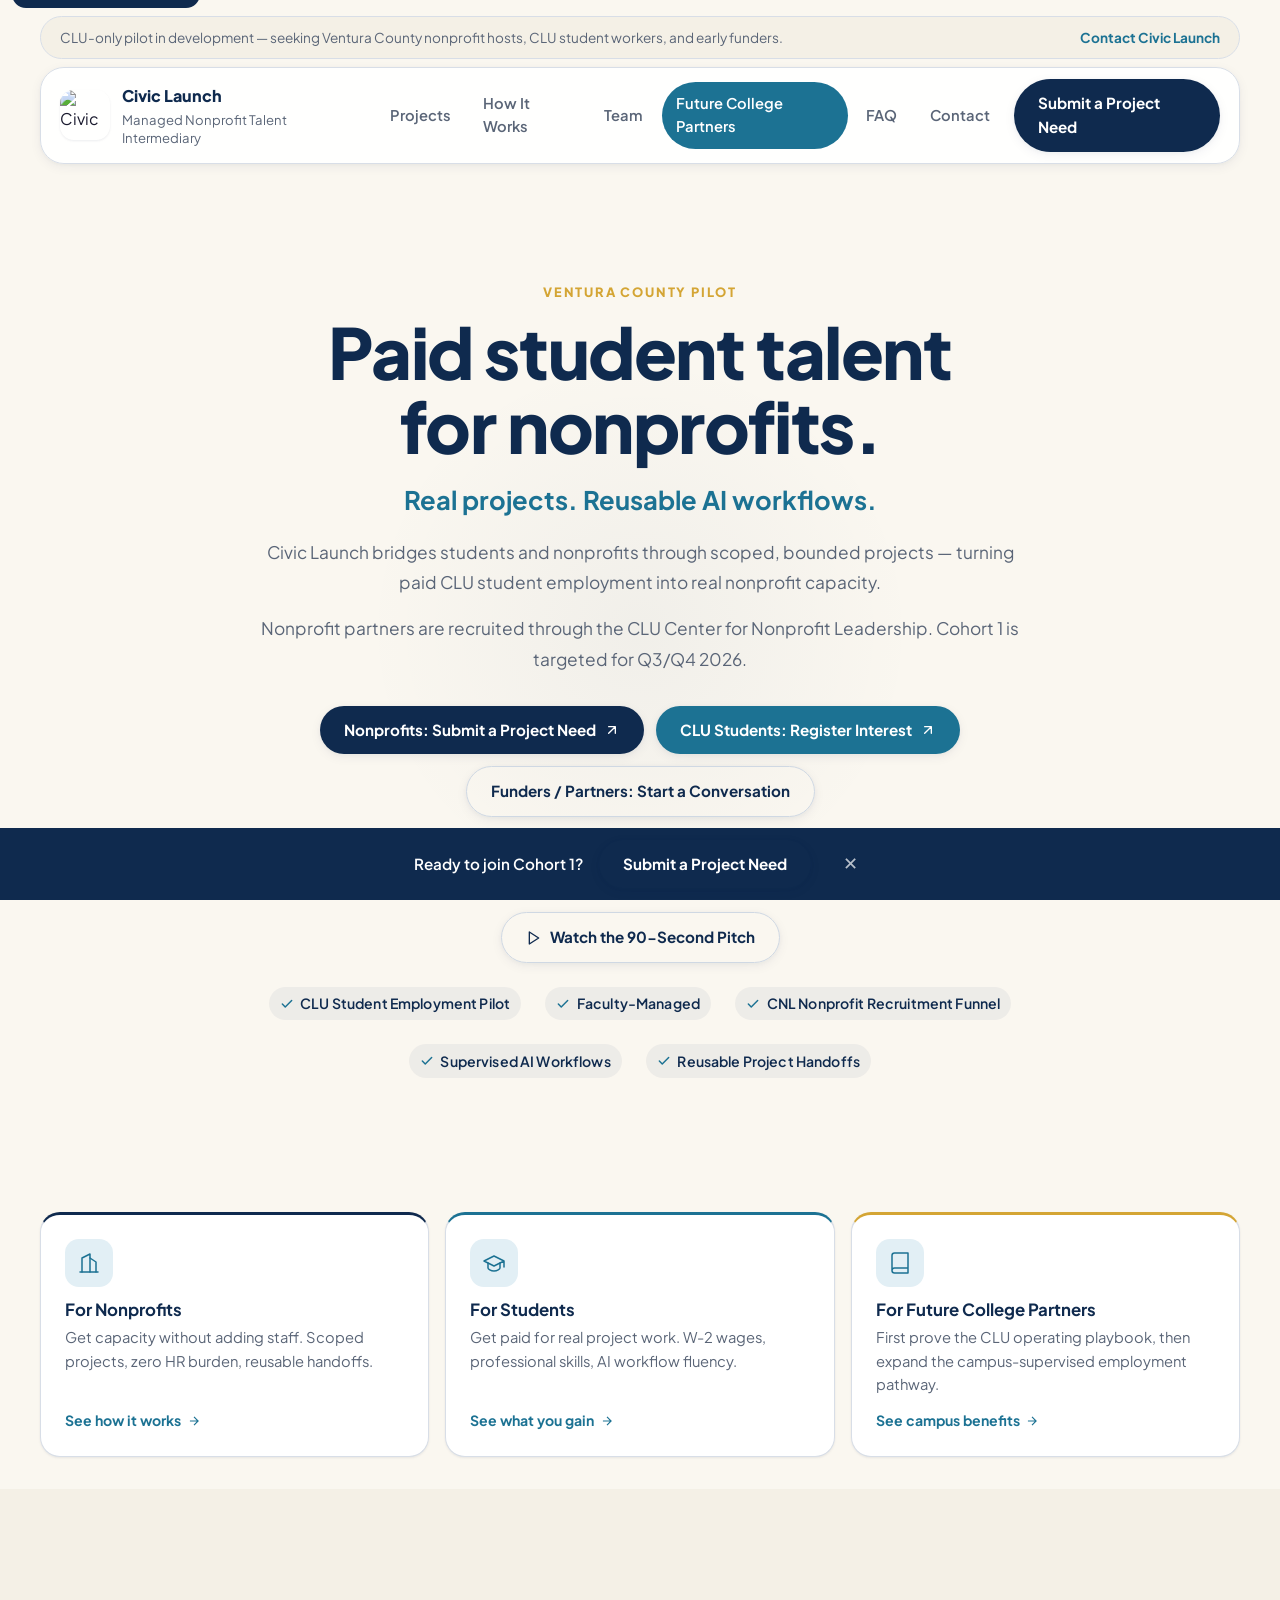
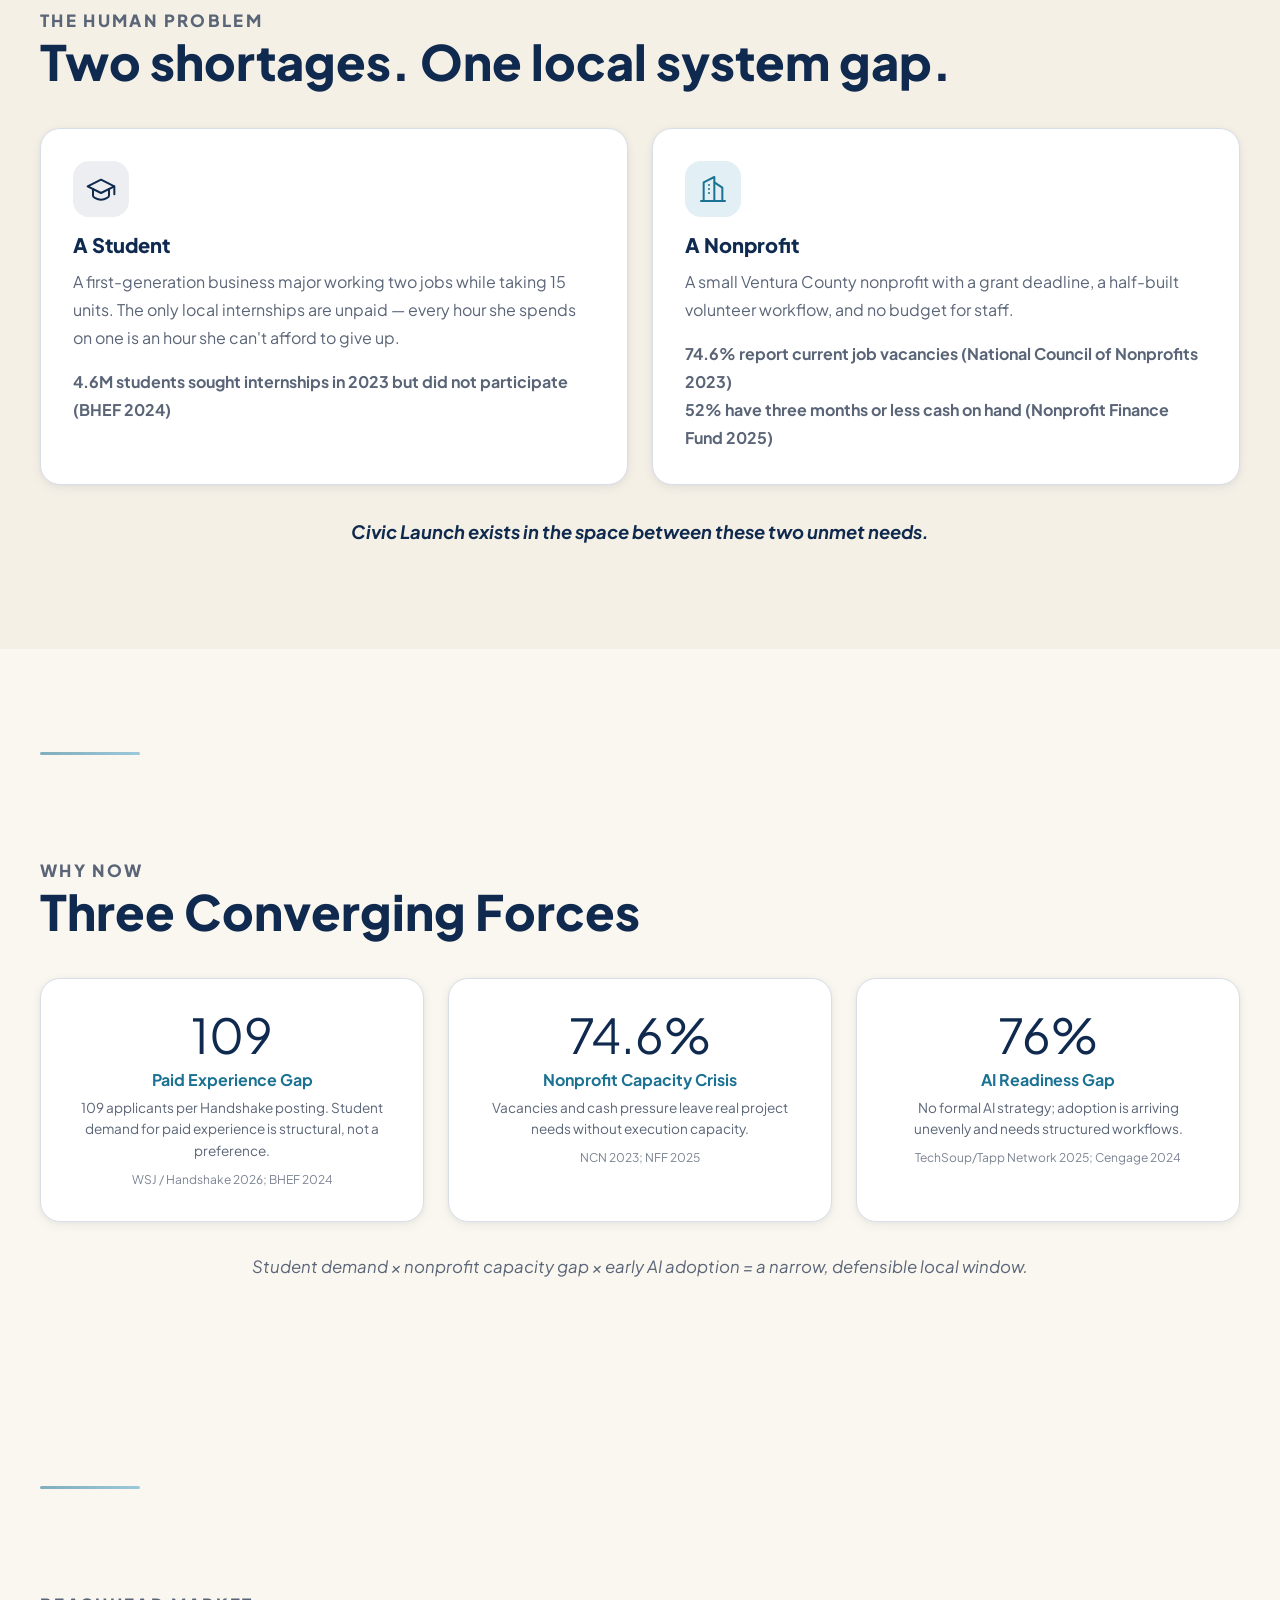
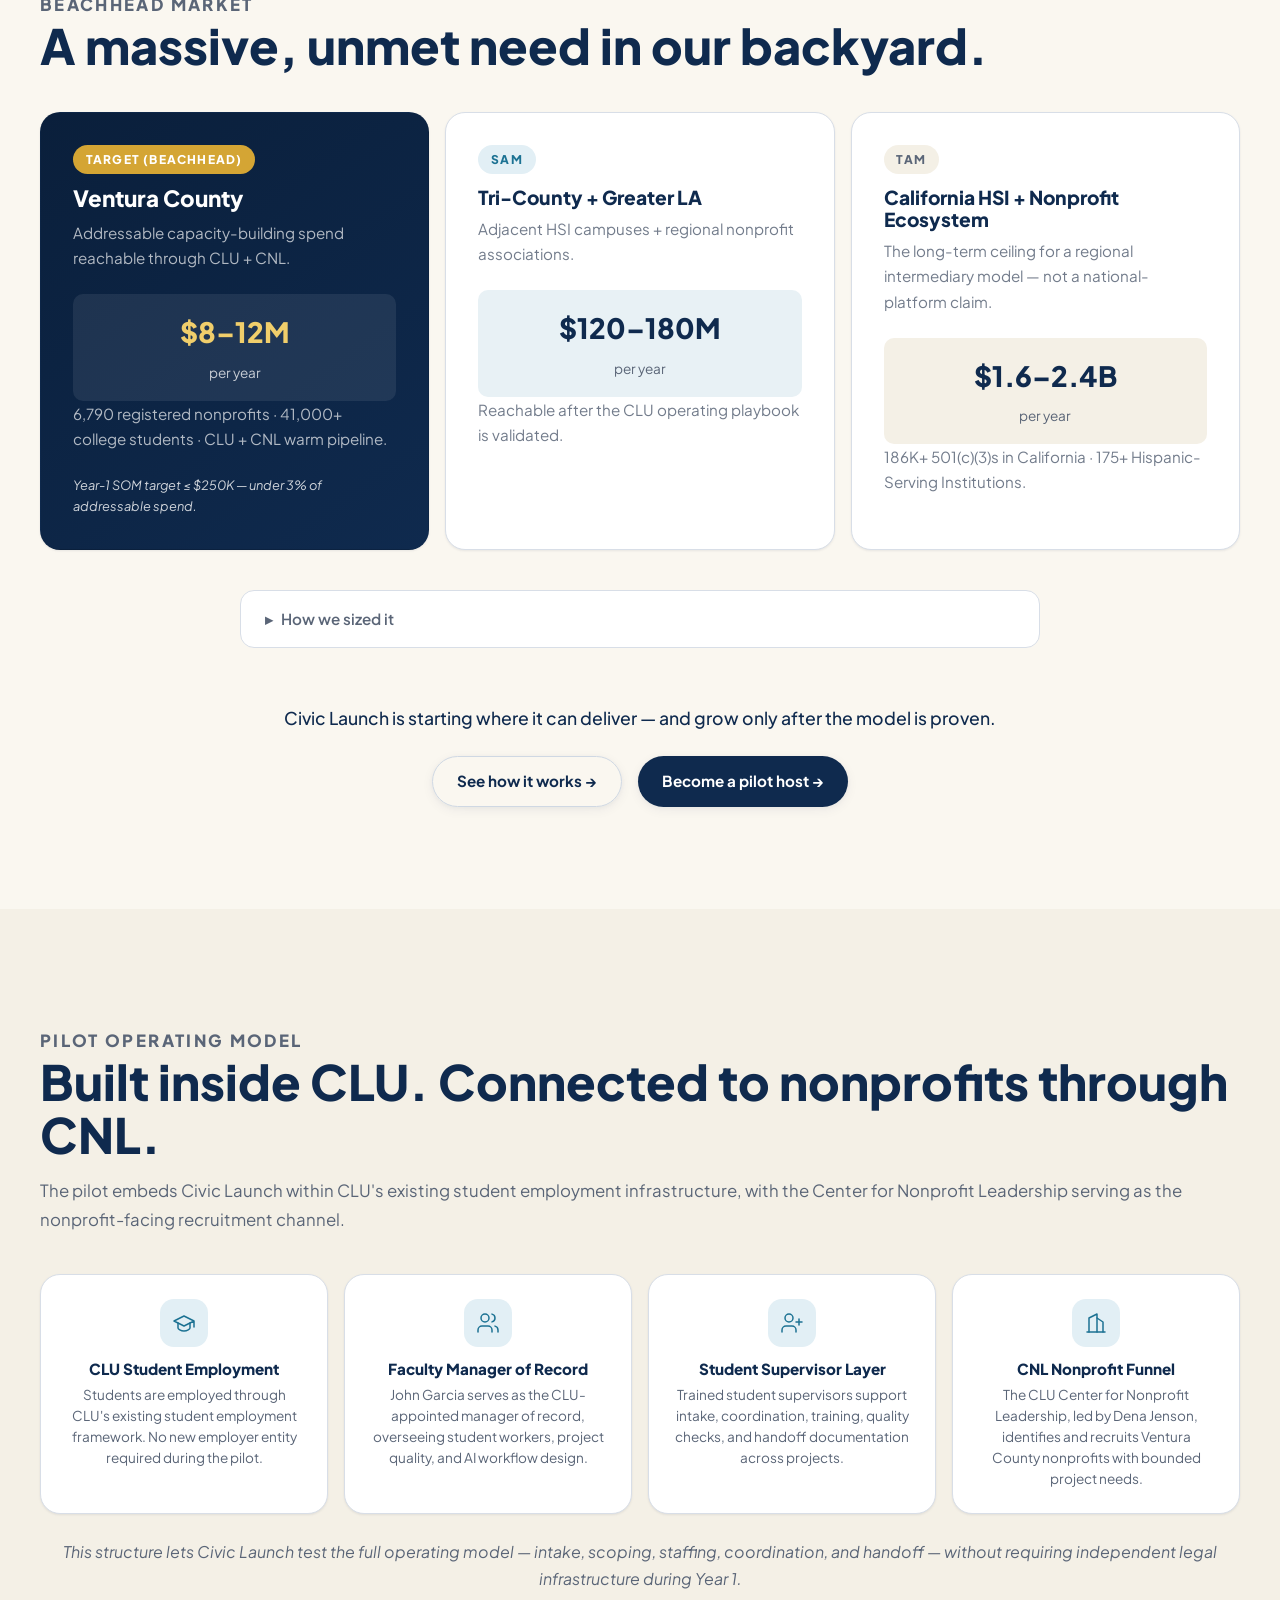
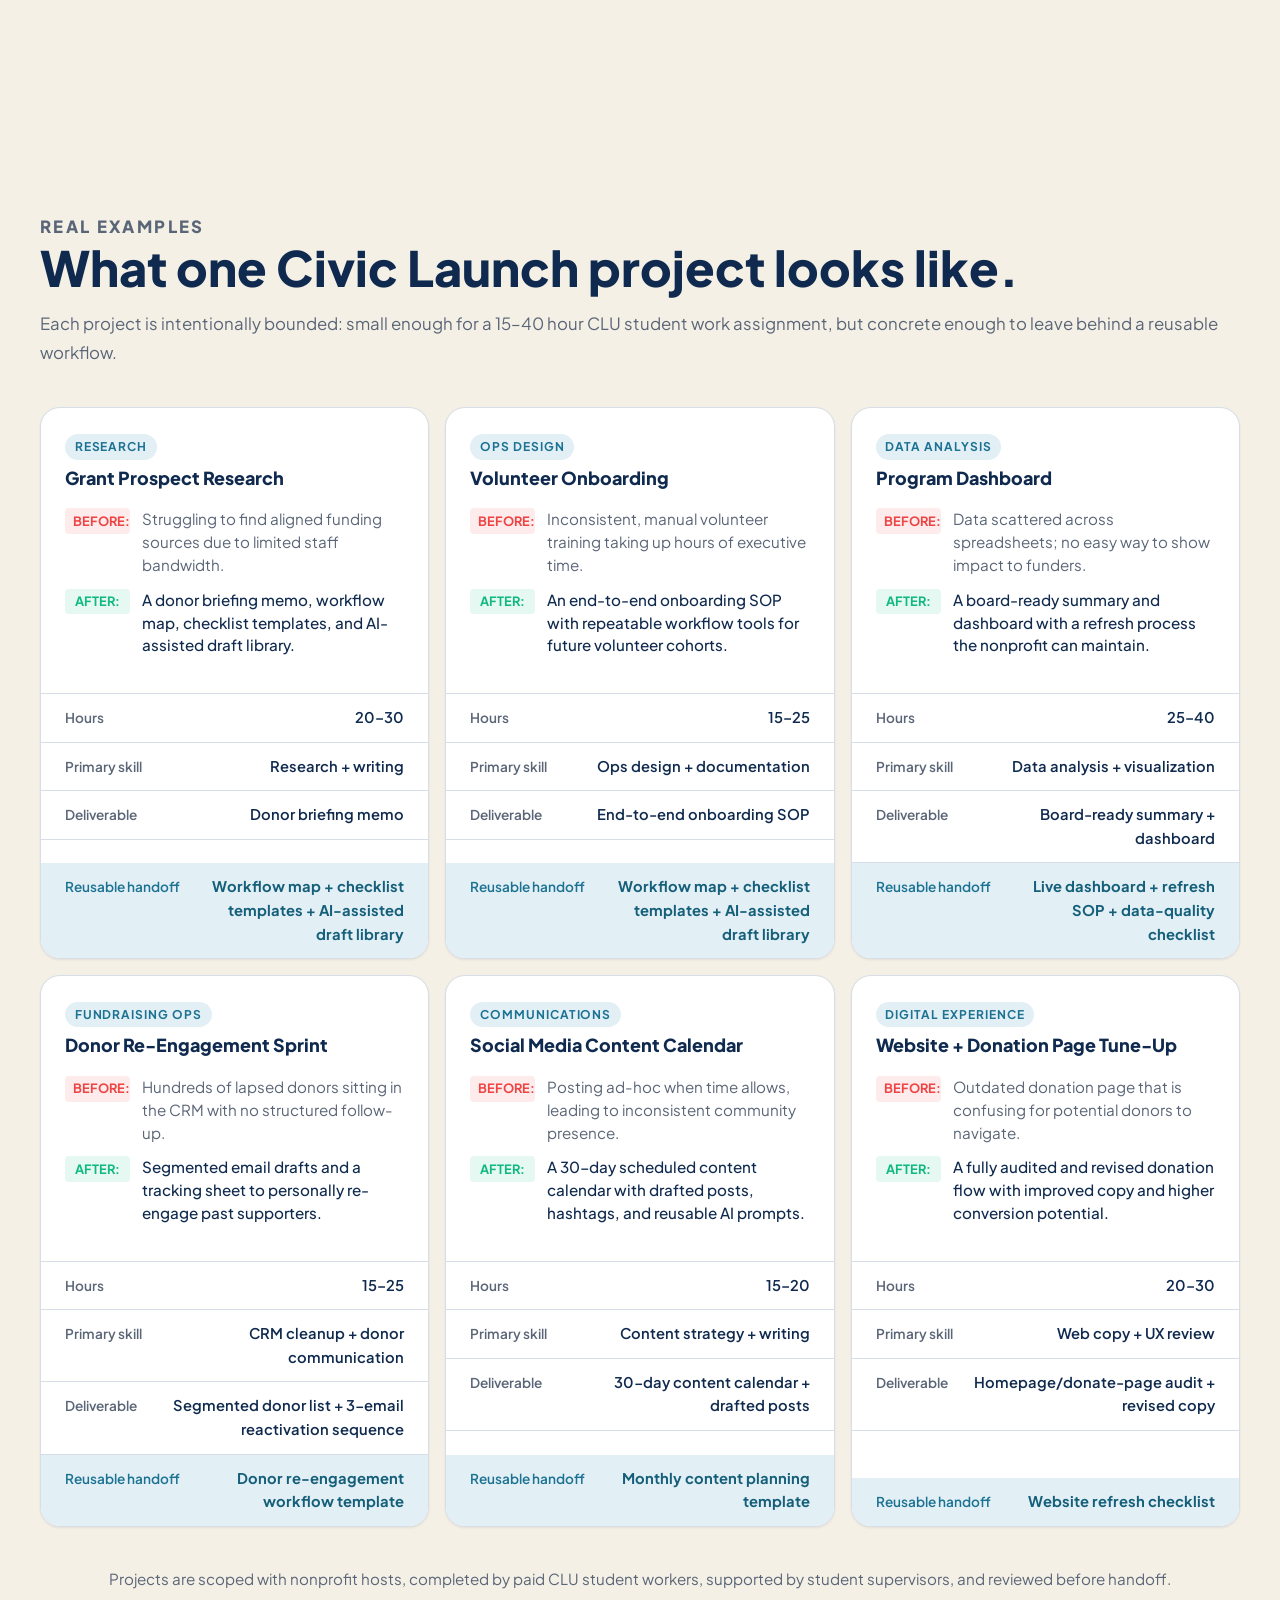
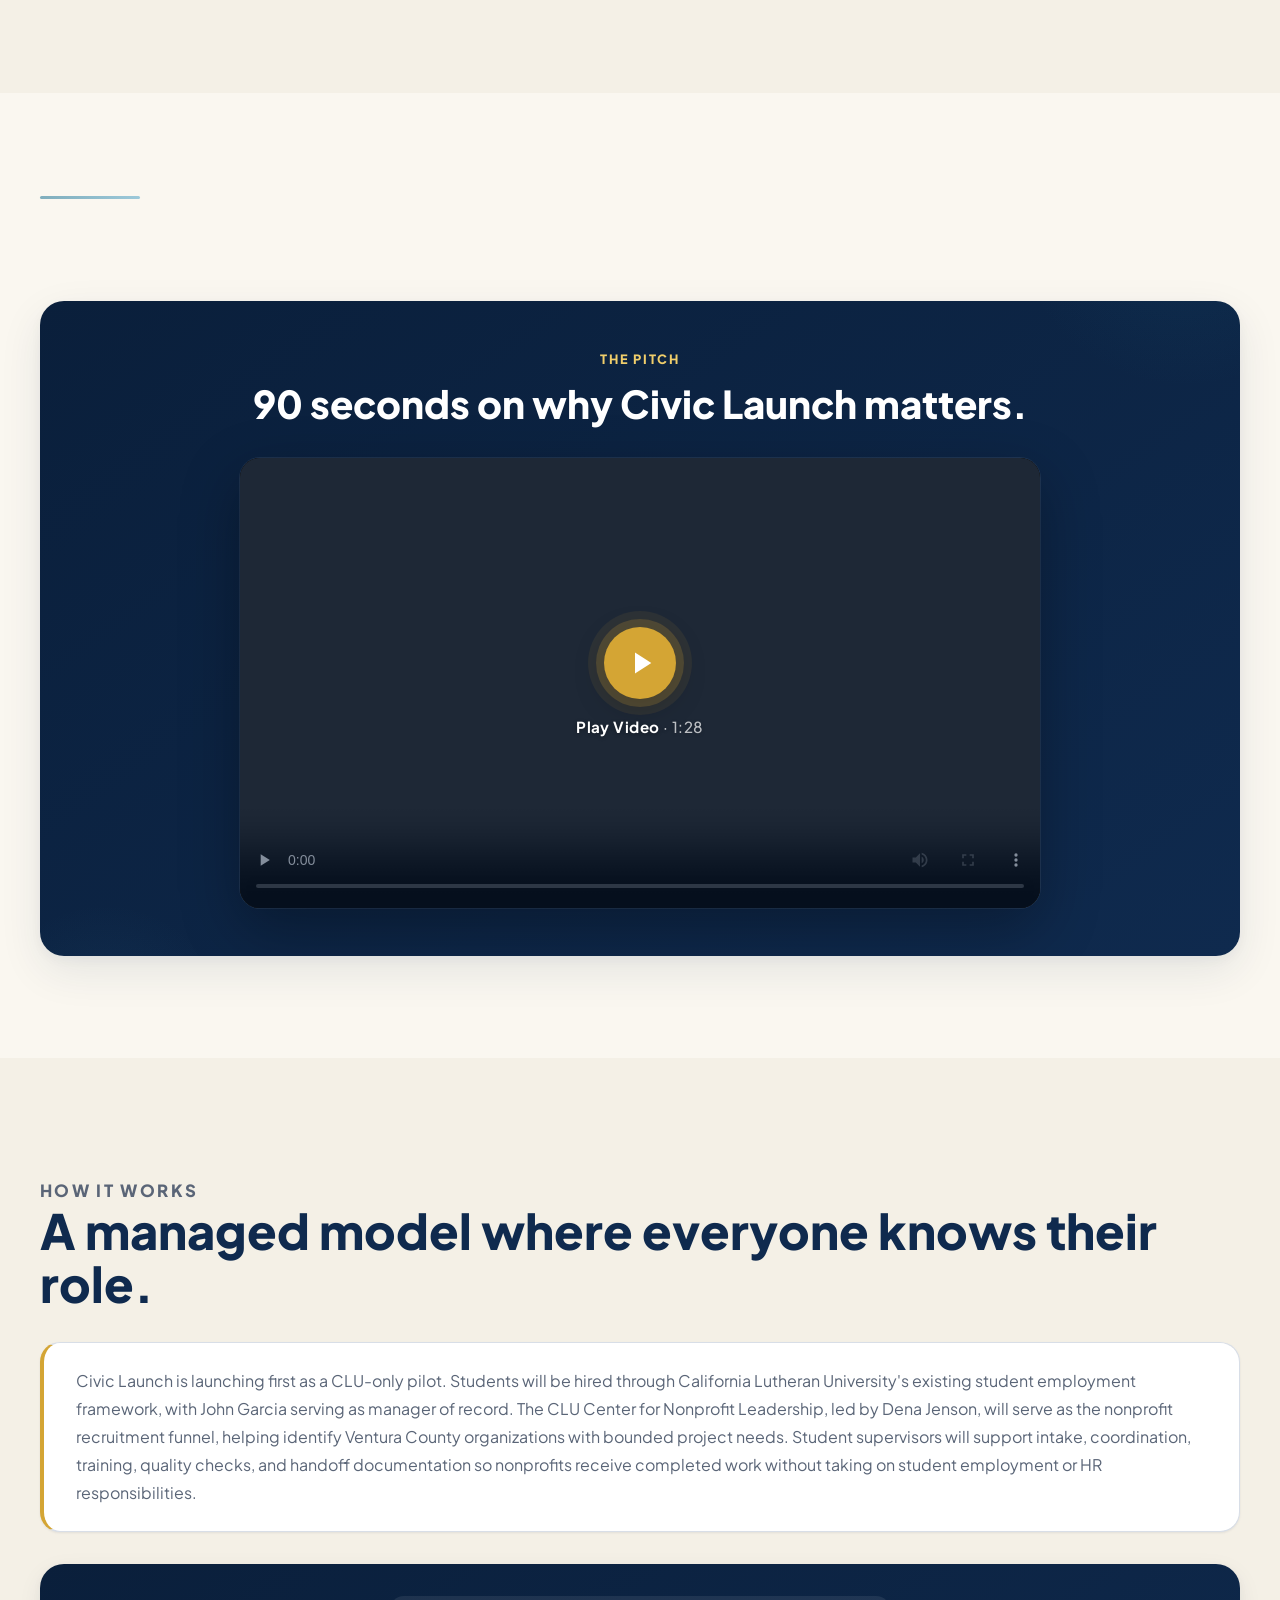
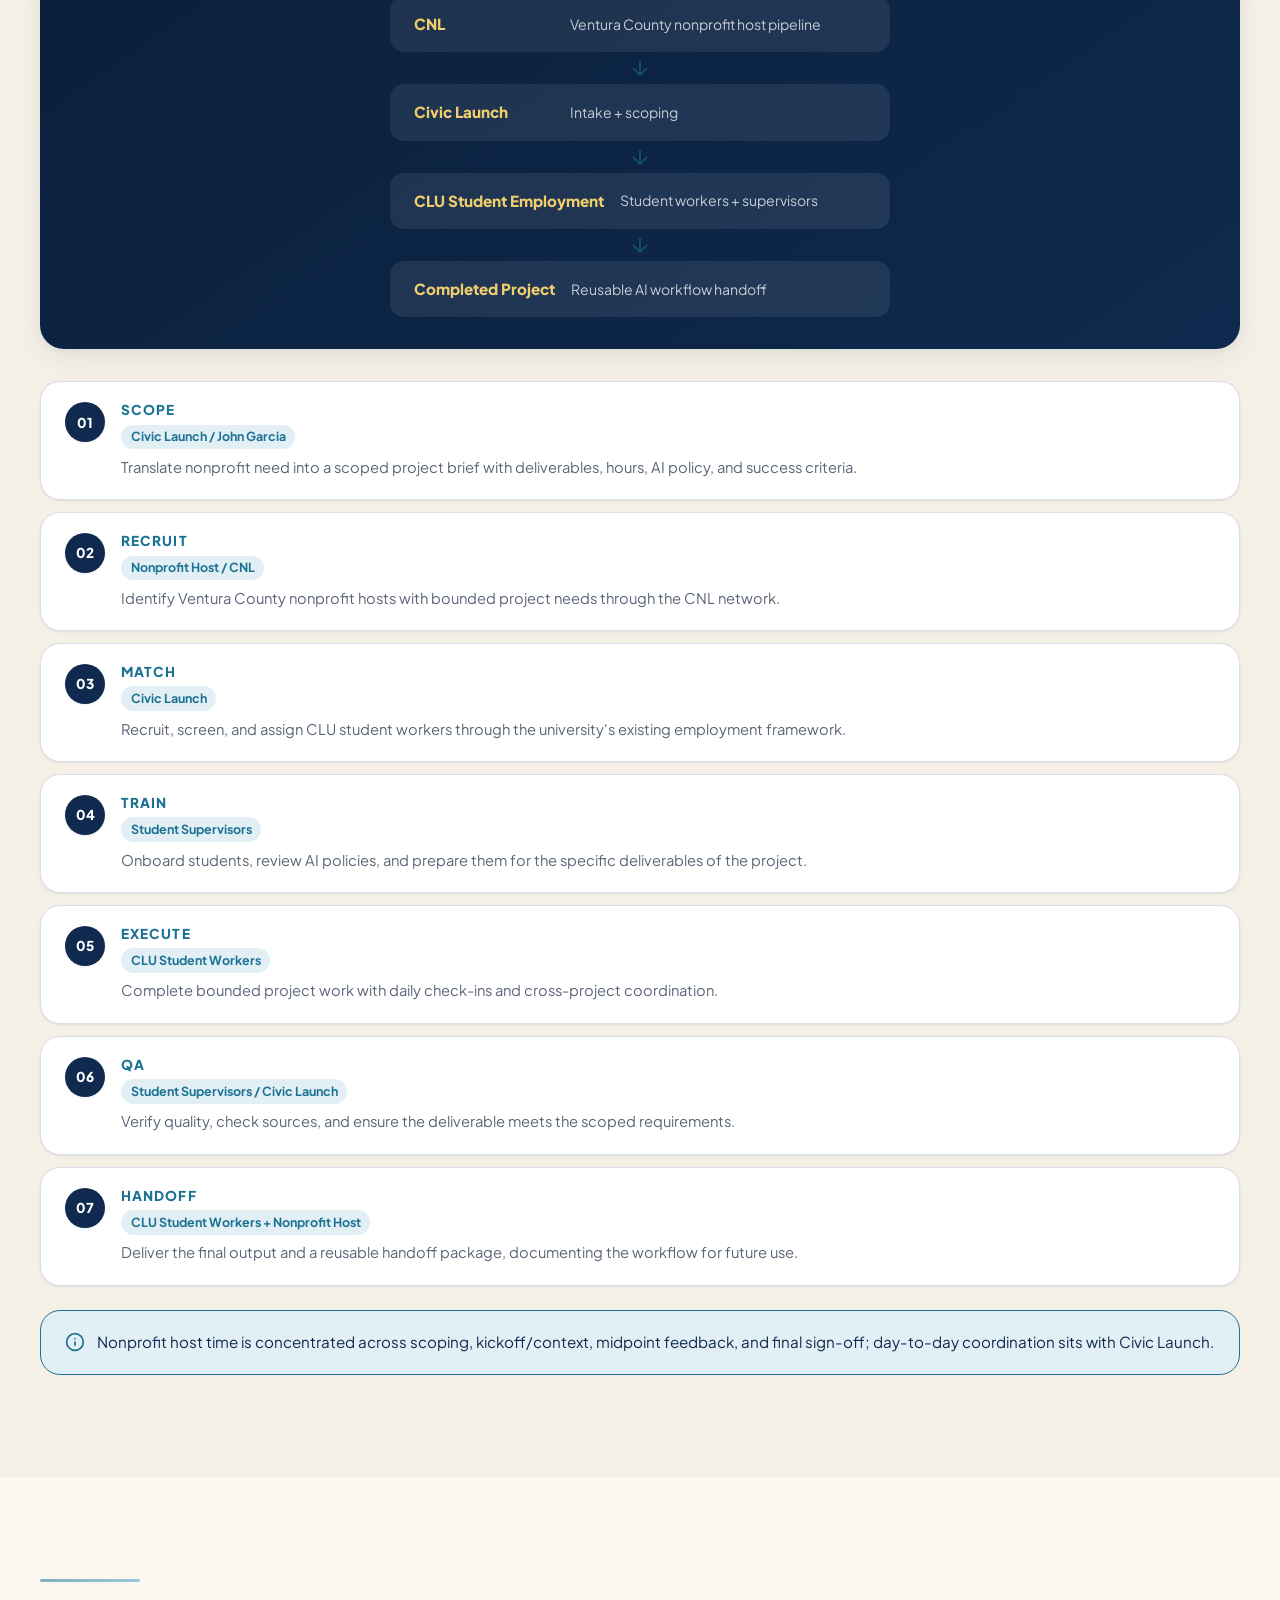
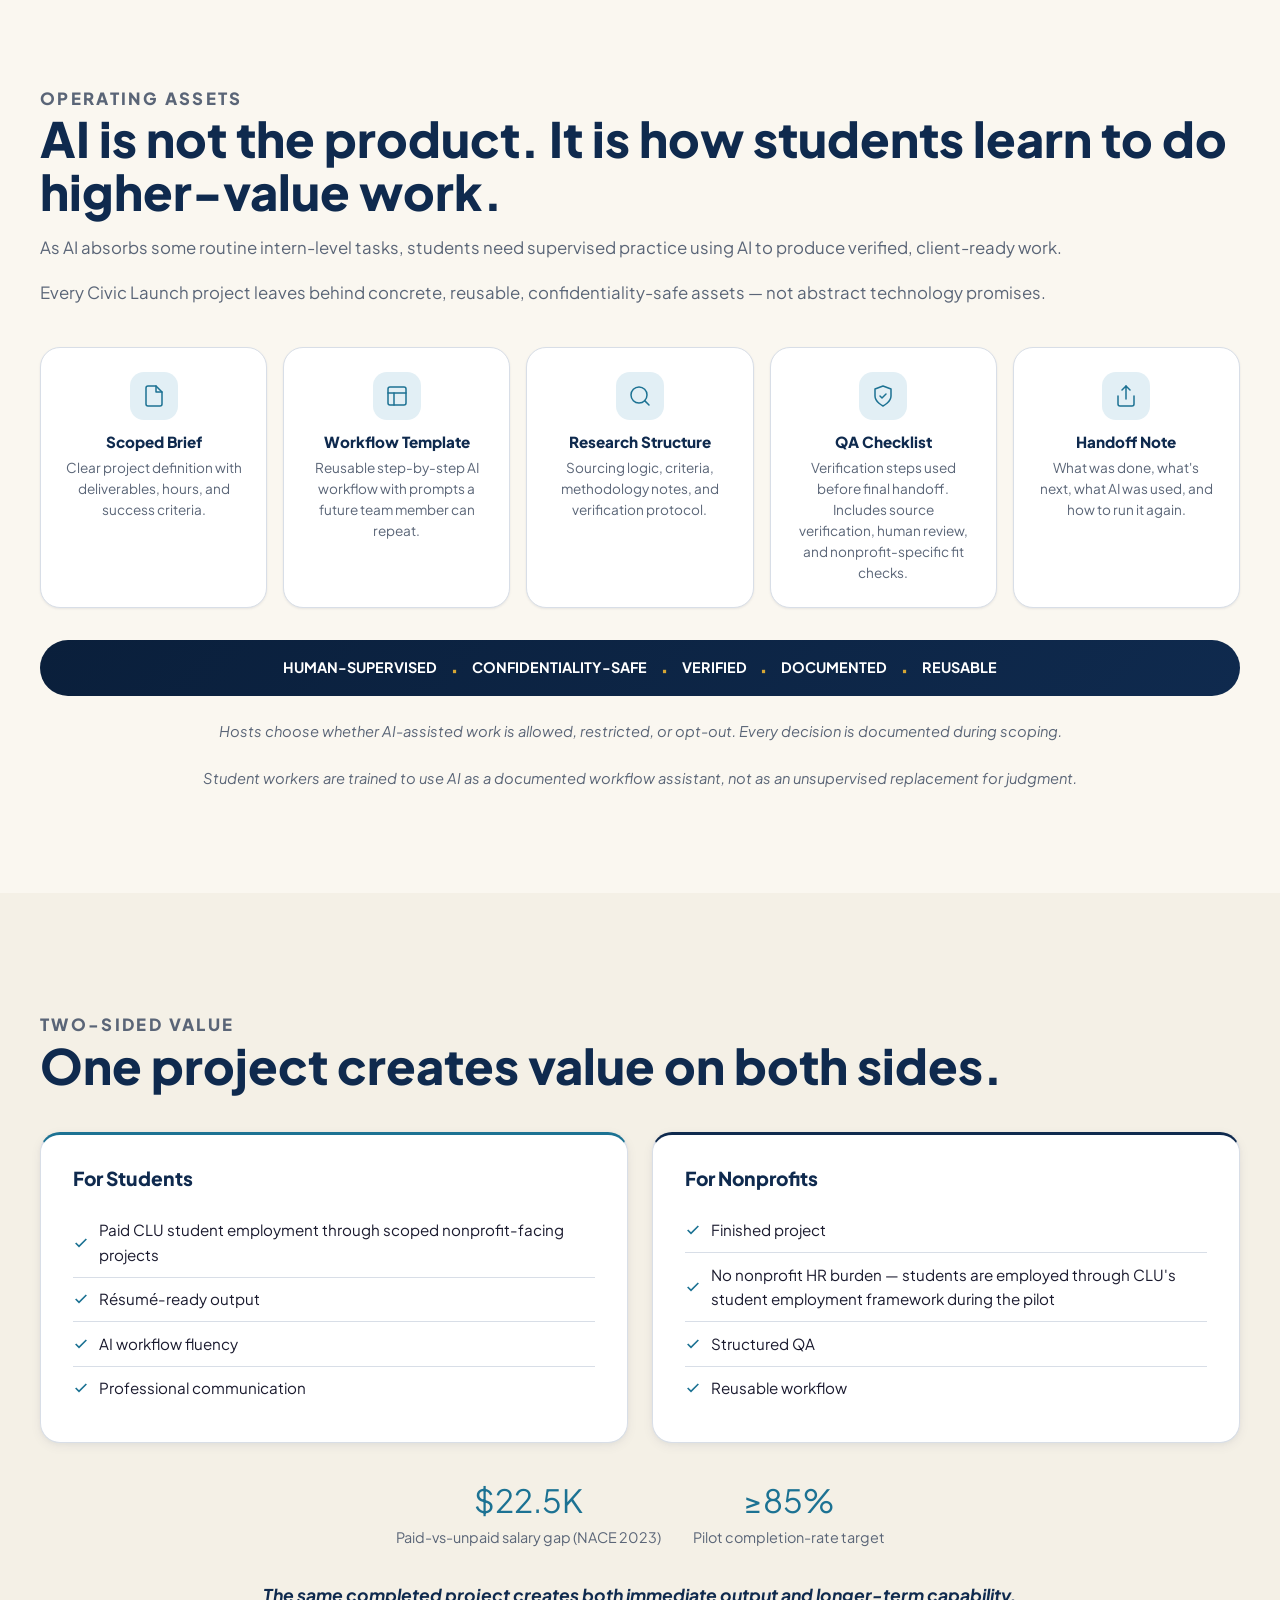
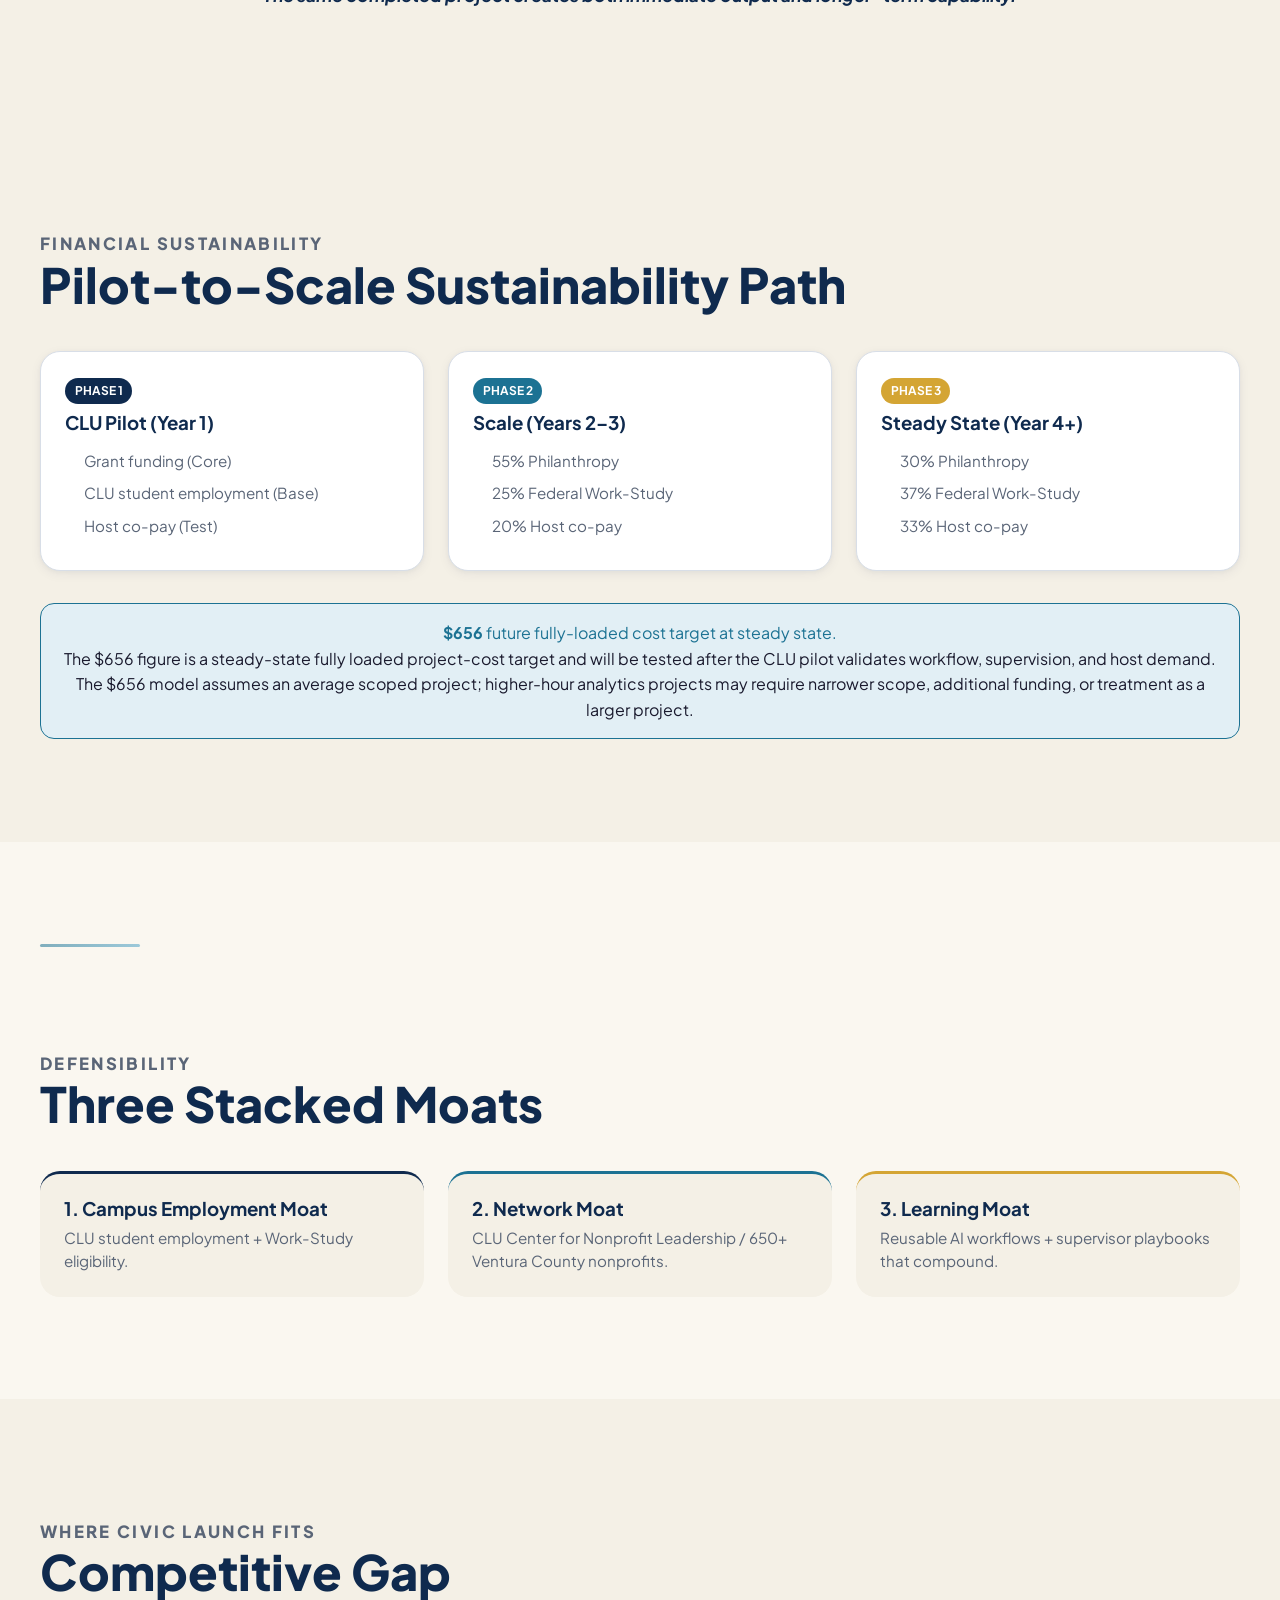
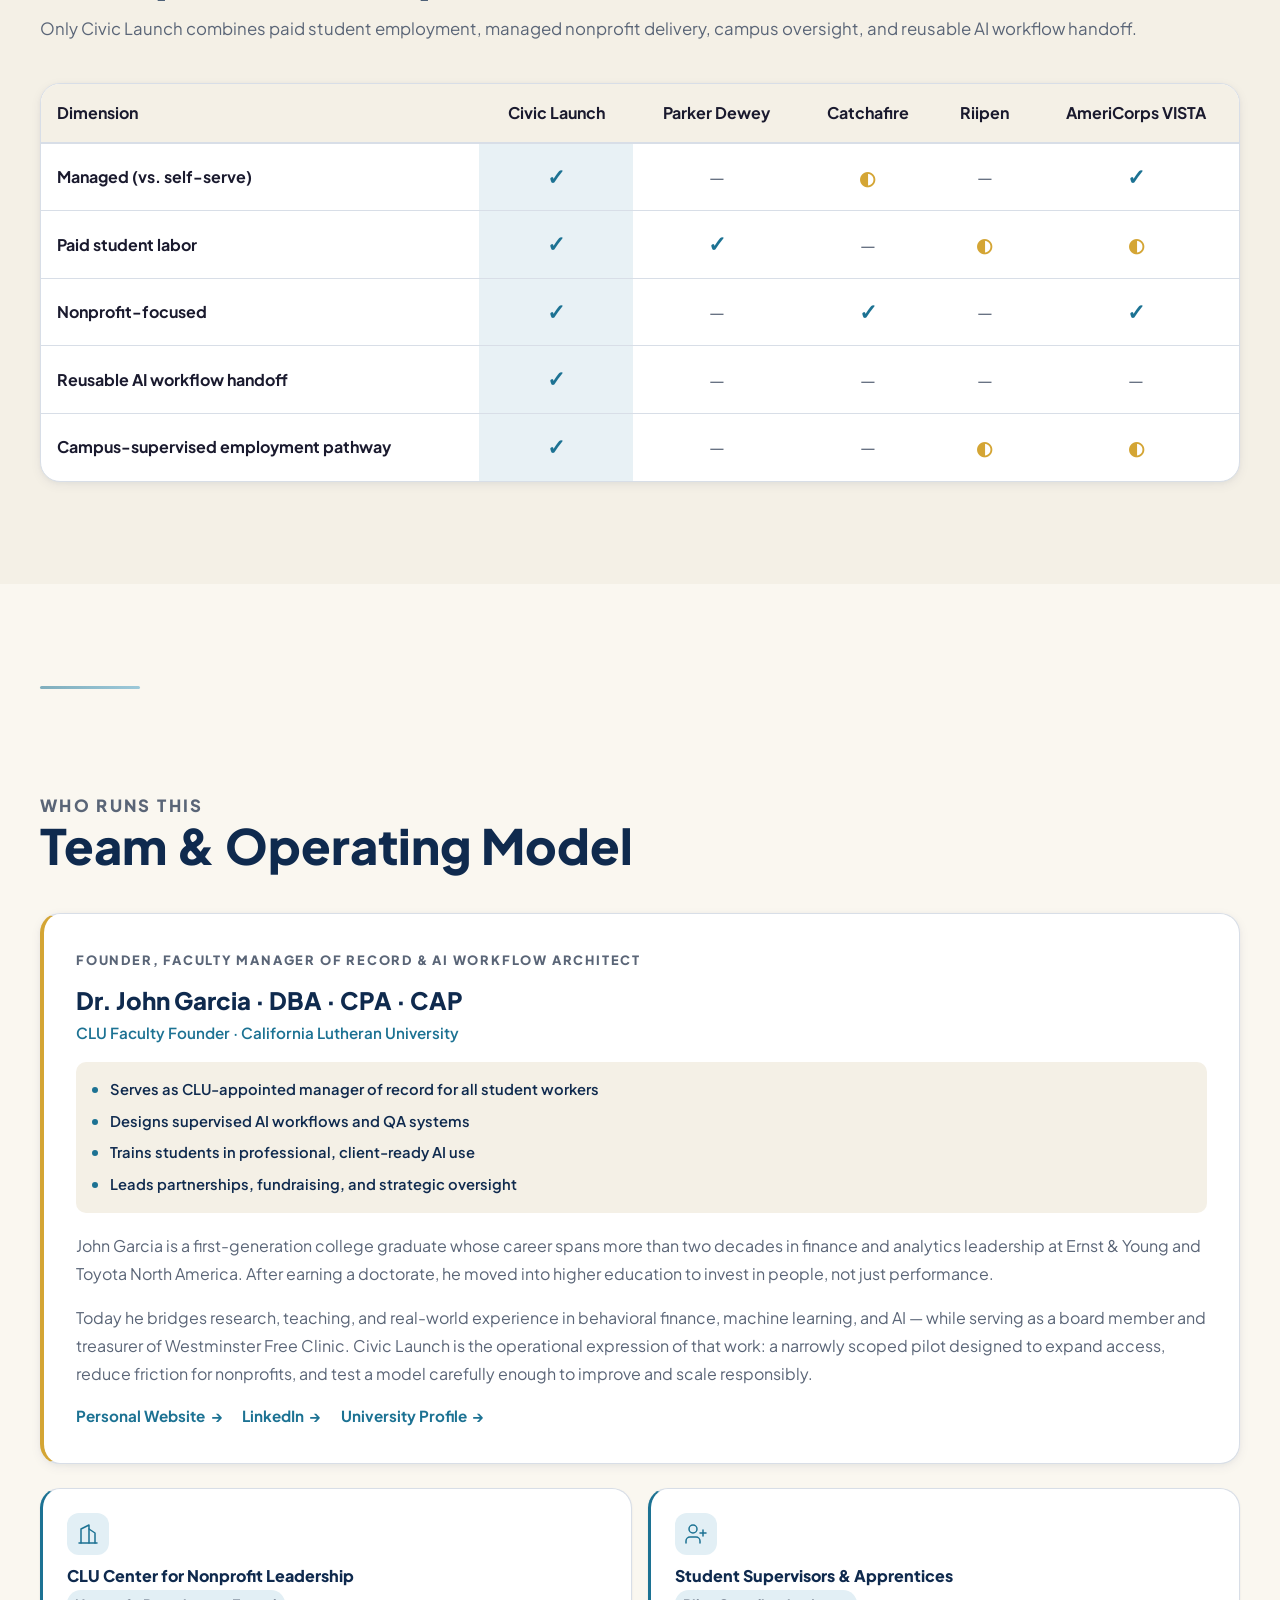
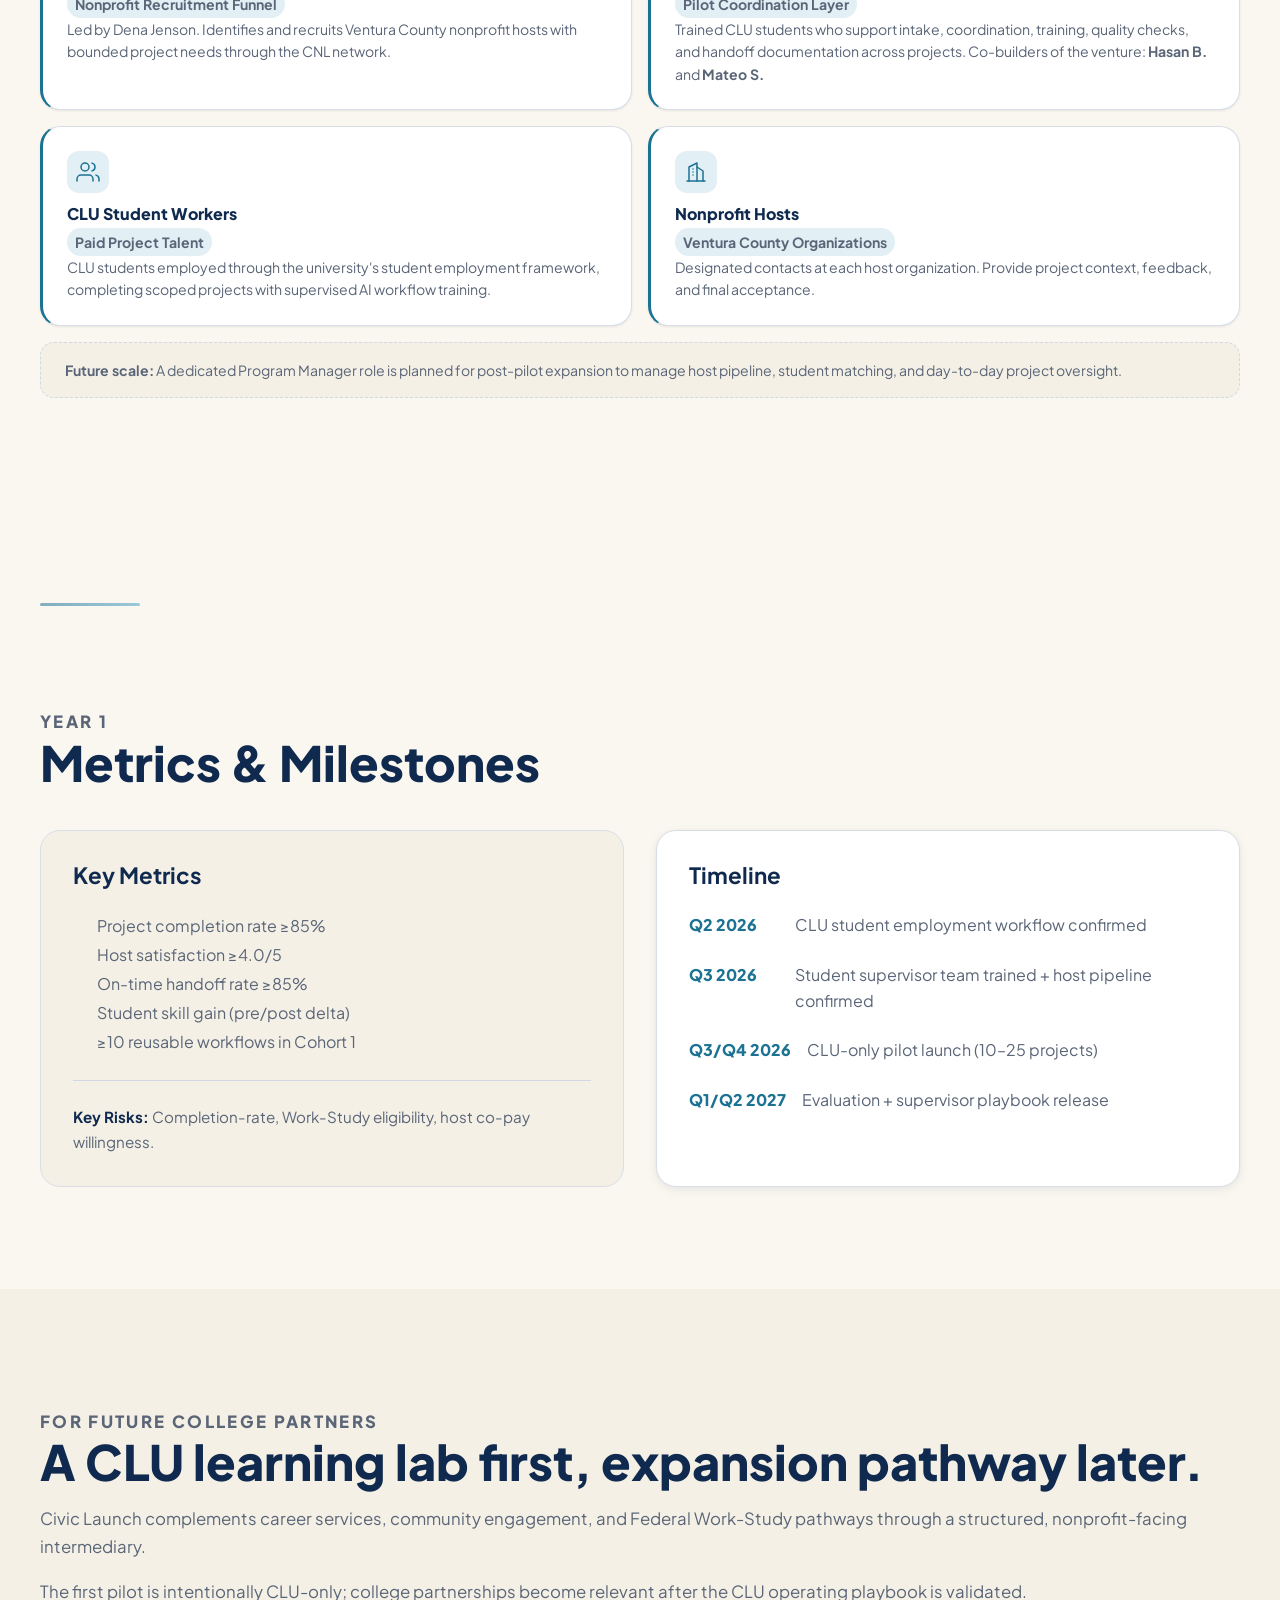
==== commit f2a464ac: "Align website with pitch deck v6" ====
--- a/index.html
+++ b/index.html
@@ -6,7 +6,7 @@
   <title>Civic Launch · CLU Pilot · Paid Student Talent for Nonprofits</title>
   <meta
     name="description"
-    content="Civic Launch is a CLU-based Ventura County pilot turning paid student employment into nonprofit capacity. Cohort 1 launches Q3 2026 — 10–25 scoped projects, supervised AI workflows, and reusable handoffs."
+    content="Civic Launch is a CLU-based Ventura County pilot turning paid student employment into nonprofit capacity. Cohort 1 is targeted for Q3/Q4 2026 — 10–25 scoped projects, supervised AI workflows, and reusable handoffs."
   >
 
   <link rel="canonical" href="https://www.civiclaunch.org/">
@@ -44,7 +44,7 @@
         "name": "How are students paid?",
         "acceptedAnswer": {
           "@type": "Answer",
-          "text": "During the pilot, students are employed through CLU's existing student employment framework with John Garcia as the faculty manager of record. The target pay range is $18–$22 per hour. Students are university employees, not independent contractors."
+          "text": "During the pilot, students are employed through CLU's existing student employment framework with John Garcia as the faculty manager of record. The target pay range is $18–$22 per hour. Students are university employees, not independent contractors. The $656 model assumes an average scoped project; higher-hour analytics projects may require narrower scope, additional funding, or treatment as a larger project."
         }
       },
       {
@@ -52,7 +52,7 @@
         "name": "Is Civic Launch already launched?",
         "acceptedAnswer": {
           "@type": "Answer",
-          "text": "No. The CLU-only pilot is in development. Launch is contingent on funding, CNL nonprofit host pipeline readiness, student employment workflow confirmation, and project readiness."
+          "text": "No. The CLU-only pilot is in development. Cohort 1 is targeted for Q3/Q4 2026, contingent on funding, CNL host pipeline readiness, CLU student employment workflow confirmation, and project readiness."
         }
       },
       {
@@ -68,7 +68,7 @@
         "name": "How much nonprofit supervision time is required?",
         "acceptedAnswer": {
           "@type": "Answer",
-          "text": "About 2–3 hours total across three touchpoints: a 15-minute scoping call, a 10-minute kickoff, and a 30-minute final review. Civic Launch handles everything in between."
+          "text": "About 2–3 hours total across scoping, kickoff/context, midpoint feedback, and final sign-off. Civic Launch handles day-to-day coordination, student support, QA, and handoff documentation."
         }
       },
       {
@@ -100,7 +100,7 @@
         "name": "What kinds of projects are a fit?",
         "acceptedAnswer": {
           "@type": "Answer",
-          "text": "Grant prospect research, communications and social media, donor database cleanup, volunteer onboarding design, basic data analysis, website updates, and other bounded deliverables. Most projects are 15–25 hours. Some analytics or dashboard projects are 25–40 hours."
+          "text": "Day 1 project types include Grant Prospect Research, Volunteer Onboarding, and Program Dashboard work. Other fits include communications, donor database cleanup, website updates, and other bounded deliverables. The $656 model assumes an average scoped project; higher-hour analytics projects may require narrower scope, additional funding, or treatment as a larger project."
         }
       },
       {
@@ -185,7 +185,7 @@
             <a href="#projects">Projects</a>
             <a href="#how-it-works">How It Works</a>
             <a href="#team">Team</a>
-            <a href="#colleges">Colleges</a>
+            <a href="#colleges">Future College Partners</a>
             <a href="#faqs">FAQ</a>
             <a href="#contact">Contact</a>
           </nav>
@@ -211,7 +211,7 @@
             Civic Launch bridges students and nonprofits through scoped, bounded projects — turning paid CLU student employment into real nonprofit capacity.
           </p>
           <p class="hero-support">
-            Nonprofit partners are recruited through the CLU Center for Nonprofit Leadership. Cohort 1 launches Q3 2026.
+            Nonprofit partners are recruited through the CLU Center for Nonprofit Leadership. Cohort 1 is targeted for Q3/Q4 2026.
           </p>
 
           <div class="hero-actions">
@@ -272,8 +272,8 @@
             <div class="path-icon" aria-hidden="true">
               <svg width="24" height="24" viewBox="0 0 24 24" fill="none" stroke="currentColor" stroke-width="1.5" stroke-linecap="round" stroke-linejoin="round"><path d="M4 19.5v-15A2.5 2.5 0 0 1 6.5 2H20v20H6.5a2.5 2.5 0 0 1 0-5H20"/></svg>
             </div>
-            <h3>For Colleges</h3>
-            <p>Extend experiential learning. Career services partnership, FWS pathways, learning lab.</p>
+            <h3>For Future College Partners</h3>
+            <p>First prove the CLU operating playbook, then expand the campus-supervised employment pathway.</p>
             <span class="path-link">See campus benefits <svg width="14" height="14" viewBox="0 0 24 24" fill="none" stroke="currentColor" stroke-width="2" aria-hidden="true"><path d="M5 12h14M12 5l7 7-7 7"/></svg></span>
           </a>
         </div>
@@ -297,7 +297,7 @@
             <p>
               A first-generation business major working two jobs while taking 15 units. The only local internships are unpaid — every hour she spends on one is an hour she can't afford to give up.
             </p>
-            <p class="story-stat"><strong>67%</strong> Paid Experience Gap (NSCI 2024)</p>
+            <p class="story-stat"><strong>4.6M</strong> students sought internships in 2023 but did not participate (BHEF 2024)</p>
           </article>
 
           <article class="story-card" data-reveal>
@@ -308,7 +308,7 @@
             <p>
               A small Ventura County nonprofit with a grant deadline, a half-built volunteer workflow, and no budget for staff.
             </p>
-            <p class="story-stat"><strong>75%</strong> Vacancy Rate (National Council of Nonprofits 2023)<br><strong>1 in 2</strong> ≤ 3 months of cash (Nonprofit Finance Fund 2025)</p>
+            <p class="story-stat"><strong>74.6%</strong> report current job vacancies (National Council of Nonprofits 2023)<br><strong>52%</strong> have three months or less cash on hand (Nonprofit Finance Fund 2025)</p>
           </article>
         </div>
 
@@ -328,24 +328,26 @@
 
         <div class="forces-grid" data-reveal >
           <article class="force-card" >
-            <p class="force-stat" >67%</p>
+            <p class="force-stat" >109</p>
             <p class="force-label" >Paid Experience Gap</p>
-            <p class="force-source">NSCI 2024</p>
+            <p class="force-desc" >109 applicants per Handshake posting. Student demand for paid experience is structural, not a preference.</p>
+            <p class="force-source">WSJ / Handshake 2026; BHEF 2024</p>
           </article>
           <article class="force-card" >
-            <p class="force-stat" >75%</p>
+            <p class="force-stat" >74.6%</p>
             <p class="force-label" >Nonprofit Capacity Crisis</p>
-            <p class="force-source">National Council of Nonprofits 2023</p>
+            <p class="force-desc" >Vacancies and cash pressure leave real project needs without execution capacity.</p>
+            <p class="force-source">NCN 2023; NFF 2025</p>
           </article>
           <article class="force-card" >
             <p class="force-stat" >76%</p>
-            <p class="force-label" >Nonprofit AI Adoption Lag</p>
-            <p class="force-desc" >No formal AI strategy</p>
-            <p class="force-source">Stanford Social Innovation Review 2024</p>
+            <p class="force-label" >AI Readiness Gap</p>
+            <p class="force-desc" >No formal AI strategy; adoption is arriving unevenly and needs structured workflows.</p>
+            <p class="force-source">TechSoup/Tapp Network 2025; Cengage 2024</p>
           </article>
         </div>
         <p class="forces-closing" data-reveal >
-          The convergence of labor pressure, nonprofit need, and AI adoption creates a rare opportunity — available now, not later.
+          Student demand × nonprofit capacity gap × early AI adoption = a narrow, defensible local window.
         </p>
       </section>
 
@@ -405,10 +407,10 @@
           <details class="methodology-details">
             <summary>How we sized it</summary>
             <div class="methodology-content">
-              <p><strong>Capacity-building spend per nonprofit.</strong> U.S. nonprofits average 4&ndash;7% of operating budget on capacity-building (BoardSource 2023). Applied to Ventura County's small/mid nonprofit base &rarr; $8&ndash;12M annual addressable spend.</p>
+              <p><strong>Capacity-building spend per nonprofit.</strong> Civic Launch uses a conservative 4&ndash;7% capacity-building spend assumption for small and mid-sized nonprofits. Applied to Ventura County's nonprofit base &rarr; $8&ndash;12M annual addressable spend.</p>
               <p><strong>Why dollars, not org count.</strong> Org counts overstate market size. Spend reflects the budget Civic Launch actually competes for.</p>
               <p><strong>Conservative SOM.</strong> 3&ndash;5 yr SOM modeled at &lt;2% of Beachhead &mdash; over 98% headroom inside the warm pipeline before any expansion.</p>
-              <p class="methodology-sources"><strong>Sources:</strong> CA Secretary of State / NCCS 501(c)(3) registry &middot; BoardSource 2023 &middot; Ventura County Community Foundation &middot; CLU Center for Nonprofit Leadership.</p>
+              <p class="methodology-sources"><strong>Sources:</strong> CA Secretary of State / NCCS 501(c)(3) registry &middot; Ventura County ecosystem estimates &middot; CLU Center for Nonprofit Leadership.</p>
             </div>
           </details>
         </div>
@@ -493,7 +495,7 @@
                 </div>
                 <div class="transform-after">
                   <span class="transform-label">After:</span>
-                  <p>A qualified list of 20 high-fit grant prospects, including deadlines and AI-generated alignment summaries.</p>
+                  <p>A donor briefing memo, workflow map, checklist templates, and AI-assisted draft library.</p>
                 </div>
               </div>
             </div>
@@ -508,18 +510,18 @@
               </div>
               <div>
                 <dt>Deliverable</dt>
-                <dd>10 ranked prospects with fit notes</dd>
+                <dd>Donor briefing memo</dd>
               </div>
               <div class="project-handoff">
                 <dt>Reusable handoff</dt>
-                <dd>Grant research workflow template</dd>
+                <dd>Workflow map + checklist templates + AI-assisted draft library</dd>
               </div>
             </dl>
           </article>
 
           <article class="project-card" data-reveal>
             <div class="project-header">
-              <span class="project-type">Process Design</span>
+              <span class="project-type">Ops Design</span>
               <h3>Volunteer Onboarding</h3>
               <div class="transformation-block">
                 <div class="transform-before">
@@ -528,7 +530,7 @@
                 </div>
                 <div class="transform-after">
                   <span class="transform-label">After:</span>
-                  <p>A comprehensive, reusable onboarding manual and email sequence ready for immediate deployment.</p>
+                  <p>An end-to-end onboarding SOP with repeatable workflow tools for future volunteer cohorts.</p>
                 </div>
               </div>
             </div>
@@ -539,22 +541,22 @@
               </div>
               <div>
                 <dt>Primary skill</dt>
-                <dd>Process design + communication</dd>
+                <dd>Ops design + documentation</dd>
               </div>
               <div>
                 <dt>Deliverable</dt>
-                <dd>Onboarding guide + email sequence</dd>
+                <dd>End-to-end onboarding SOP</dd>
               </div>
               <div class="project-handoff">
                 <dt>Reusable handoff</dt>
-                <dd>Volunteer intake process doc</dd>
+                <dd>Workflow map + checklist templates + AI-assisted draft library</dd>
               </div>
             </dl>
           </article>
 
           <article class="project-card" data-reveal>
             <div class="project-header">
-              <span class="project-type">Data + Analytics</span>
+              <span class="project-type">Data Analysis</span>
               <h3>Program Dashboard</h3>
               <div class="transformation-block">
                 <div class="transform-before">
@@ -563,7 +565,7 @@
                 </div>
                 <div class="transform-after">
                   <span class="transform-label">After:</span>
-                  <p>A clean, automated dashboard visualizing key metrics and demographic outcomes.</p>
+                  <p>A board-ready summary and dashboard with a refresh process the nonprofit can maintain.</p>
                 </div>
               </div>
             </div>
@@ -578,11 +580,11 @@
               </div>
               <div>
                 <dt>Deliverable</dt>
-                <dd>Interactive dashboard + data summary</dd>
+                <dd>Board-ready summary + dashboard</dd>
               </div>
               <div class="project-handoff">
                 <dt>Reusable handoff</dt>
-                <dd>Dashboard update playbook</dd>
+                <dd>Live dashboard + refresh SOP + data-quality checklist</dd>
               </div>
             </dl>
           </article>
@@ -847,7 +849,7 @@
 
         <div class="supervision-callout" data-reveal>
           <svg width="20" height="20" viewBox="0 0 24 24" fill="none" stroke="var(--teal)" stroke-width="2" stroke-linecap="round" stroke-linejoin="round" aria-hidden="true"><circle cx="12" cy="12" r="10"/><path d="M12 16v-4"/><path d="M12 8h.01"/></svg>
-          <p>Nonprofit host time is concentrated in three moments; day-to-day coordination sits with Civic Launch.</p>
+          <p>Nonprofit host time is concentrated across scoping, kickoff/context, midpoint feedback, and final sign-off; day-to-day coordination sits with Civic Launch.</p>
         </div>
       </section>
 
@@ -857,8 +859,9 @@
       <section class="section" id="ai-assets">
         <div class="section-heading" data-reveal>
           <p class="eyebrow">Operating Assets</p>
-          <h2>AI is not the product. It is the capacity multiplier.</h2>
-          <p>Every Civic Launch project leaves behind concrete, reusable assets — not abstract technology promises.</p>
+          <h2>AI is not the product. It is how students learn to do higher-value work.</h2>
+          <p>As AI absorbs some routine intern-level tasks, students need supervised practice using AI to produce verified, client-ready work.</p>
+          <p>Every Civic Launch project leaves behind concrete, reusable, confidentiality-safe assets — not abstract technology promises.</p>
         </div>
 
         <div class="artifact-grid" data-reveal>
@@ -875,7 +878,7 @@
               <svg width="24" height="24" viewBox="0 0 24 24" fill="none" stroke="currentColor" stroke-width="1.5" stroke-linecap="round" stroke-linejoin="round"><rect x="3" y="3" width="18" height="18" rx="2" ry="2"/><line x1="3" y1="9" x2="21" y2="9"/><line x1="9" y1="21" x2="9" y2="9"/></svg>
             </div>
             <h3>Workflow Template</h3>
-            <p>Step-by-step process a future team member can repeat.</p>
+            <p>Reusable step-by-step AI workflow with prompts a future team member can repeat.</p>
           </article>
 
           <article class="artifact-card">
@@ -883,7 +886,7 @@
               <svg width="24" height="24" viewBox="0 0 24 24" fill="none" stroke="currentColor" stroke-width="1.5" stroke-linecap="round" stroke-linejoin="round"><circle cx="11" cy="11" r="8"/><line x1="21" y1="21" x2="16.65" y2="16.65"/></svg>
             </div>
             <h3>Research Structure</h3>
-            <p>Organized sources, criteria, and methodology notes.</p>
+            <p>Sourcing logic, criteria, methodology notes, and verification protocol.</p>
           </article>
 
           <article class="artifact-card">
@@ -899,12 +902,14 @@
               <svg width="24" height="24" viewBox="0 0 24 24" fill="none" stroke="currentColor" stroke-width="1.5" stroke-linecap="round" stroke-linejoin="round"><path d="M4 12v8a2 2 0 0 0 2 2h12a2 2 0 0 0 2-2v-8"/><polyline points="16 6 12 2 8 6"/><line x1="12" y1="2" x2="12" y2="15"/></svg>
             </div>
             <h3>Handoff Note</h3>
-            <p>What was done, what AI was used, what worked, what to reuse.</p>
+            <p>What was done, what's next, what AI was used, and how to run it again.</p>
           </article>
         </div>
 
         <div class="trust-strip" data-reveal>
           <span>HUMAN-SUPERVISED</span>
+          <span class="trust-dot" aria-hidden="true">·</span>
+          <span>CONFIDENTIALITY-SAFE</span>
           <span class="trust-dot" aria-hidden="true">·</span>
           <span>VERIFIED</span>
           <span class="trust-dot" aria-hidden="true">·</span>
@@ -1007,7 +1012,9 @@
           </article>
         </div>
         <div class="steady-state-headline" data-reveal >
-          <p class="callout-stat"><strong>$661</strong> future fully-loaded cost target at steady state.</p>
+          <p class="callout-stat"><strong>$656</strong> future fully-loaded cost target at steady state.</p>
+          <p>The $656 figure is a steady-state fully loaded project-cost target and will be tested after the CLU pilot validates workflow, supervision, and host demand.</p>
+          <p>The $656 model assumes an average scoped project; higher-hour analytics projects may require narrower scope, additional funding, or treatment as a larger project.</p>
         </div>
       </section>
 
@@ -1050,48 +1057,54 @@
           <table class="competitor-table" >
             <thead >
               <tr>
-                <th >Platform</th>
-                <th >Managed</th>
-                <th >Paid (W-2)</th>
-                <th >Nonprofit-focused</th>
-                <th >Reusable AI workflow handoff</th>
+                <th >Dimension</th>
+                <th >Civic Launch</th>
+                <th >Parker Dewey</th>
+                <th >Catchafire</th>
+                <th >Riipen</th>
+                <th >AmeriCorps VISTA</th>
               </tr>
             </thead>
             <tbody>
-              <tr class="cl-row">
-                <td ><strong>Civic Launch</strong></td>
-                <td ><svg width="24" height="24" viewBox="0 0 24 24" fill="none" stroke="var(--teal)" stroke-width="3" aria-hidden="true"><polyline points="20 6 9 17 4 12"/></svg></td>
-                <td ><svg width="24" height="24" viewBox="0 0 24 24" fill="none" stroke="var(--teal)" stroke-width="3" aria-hidden="true"><polyline points="20 6 9 17 4 12"/></svg></td>
-                <td ><svg width="24" height="24" viewBox="0 0 24 24" fill="none" stroke="var(--teal)" stroke-width="3" aria-hidden="true"><polyline points="20 6 9 17 4 12"/></svg></td>
-                <td ><svg width="24" height="24" viewBox="0 0 24 24" fill="none" stroke="var(--teal)" stroke-width="3" aria-hidden="true"><polyline points="20 6 9 17 4 12"/></svg></td>
+              <tr>
+                <td ><strong>Managed (vs. self-serve)</strong></td>
+                <td class="matrix-yes">&#10003;</td>
+                <td class="matrix-no">&mdash;</td>
+                <td class="matrix-partial">&#9680;</td>
+                <td class="matrix-no">&mdash;</td>
+                <td class="matrix-yes">&#10003;</td>
               </tr>
               <tr>
-                <td >Parker Dewey</td>
-                <td ></td>
-                <td ><svg width="20" height="20" viewBox="0 0 24 24" fill="none" stroke="var(--muted)" stroke-width="2" aria-hidden="true"><polyline points="20 6 9 17 4 12"/></svg></td>
-                <td ></td>
-                <td ></td>
+                <td ><strong>Paid student labor</strong></td>
+                <td class="matrix-yes">&#10003;</td>
+                <td class="matrix-yes">&#10003;</td>
+                <td class="matrix-no">&mdash;</td>
+                <td class="matrix-partial">&#9680;</td>
+                <td class="matrix-partial">&#9680;</td>
               </tr>
               <tr>
-                <td >Catchafire</td>
-                <td ></td>
-                <td ></td>
-                <td ><svg width="20" height="20" viewBox="0 0 24 24" fill="none" stroke="var(--muted)" stroke-width="2" aria-hidden="true"><polyline points="20 6 9 17 4 12"/></svg></td>
-                <td ></td>
+                <td ><strong>Nonprofit-focused</strong></td>
+                <td class="matrix-yes">&#10003;</td>
+                <td class="matrix-no">&mdash;</td>
+                <td class="matrix-yes">&#10003;</td>
+                <td class="matrix-no">&mdash;</td>
+                <td class="matrix-yes">&#10003;</td>
               </tr>
               <tr>
-                <td >Riipen</td>
-                <td ></td>
-                <td ></td>
-                <td ></td>
-                <td ></td>
+                <td ><strong>Reusable AI workflow handoff</strong></td>
+                <td class="matrix-yes">&#10003;</td>
+                <td class="matrix-no">&mdash;</td>
+                <td class="matrix-no">&mdash;</td>
+                <td class="matrix-no">&mdash;</td>
+                <td class="matrix-no">&mdash;</td>
               </tr>
               <tr>
-                <td >AmeriCorps VISTA</td>
-                <td ><svg width="20" height="20" viewBox="0 0 24 24" fill="none" stroke="var(--muted)" stroke-width="2" aria-hidden="true"><polyline points="20 6 9 17 4 12"/></svg></td>
-                <td ><svg width="20" height="20" viewBox="0 0 24 24" fill="none" stroke="var(--muted)" stroke-width="2" aria-hidden="true"><polyline points="20 6 9 17 4 12"/></svg></td>
-                <td ><svg width="20" height="20" viewBox="0 0 24 24" fill="none" stroke="var(--muted)" stroke-width="2" aria-hidden="true"><polyline points="20 6 9 17 4 12"/></svg></td>
-                <td ></td>
+                <td ><strong>Campus-supervised employment pathway</strong></td>
+                <td class="matrix-yes">&#10003;</td>
+                <td class="matrix-no">&mdash;</td>
+                <td class="matrix-no">&mdash;</td>
+                <td class="matrix-partial">&#9680;</td>
+                <td class="matrix-partial">&#9680;</td>
               </tr>
             </tbody>
           </table>
@@ -1111,7 +1124,7 @@
           <div class="founder-card-new">
             <p class="eyebrow">Founder, Faculty Manager of Record &amp; AI Workflow Architect</p>
             <h3>Dr. John Garcia · DBA · CPA · CAP</h3>
-            <p class="founder-title">Associate Professor of Finance &amp; Analytics · California Lutheran University</p>
+            <p class="founder-title">CLU Faculty Founder · California Lutheran University</p>
             <ul class="founder-responsibilities">
               <li>Serves as CLU-appointed manager of record for all student workers</li>
               <li>Designs supervised AI workflows and QA systems</li>
@@ -1230,15 +1243,18 @@
       </section>
 
       <!-- ============================================================
-           Section 11: Colleges & the Learning Lab
+           Section 11: Future College Partners & the Learning Lab
            ============================================================ -->
       <section class="section section-alt" id="colleges">
         <div class="section-heading" data-reveal>
-          <p class="eyebrow">CLU Learning Lab</p>
-          <h2>A learning lab for campus and community.</h2>
+          <p class="eyebrow">For Future College Partners</p>
+          <h2>A CLU learning lab first, expansion pathway later.</h2>
           <p>
             Civic Launch complements career services, community engagement, and Federal Work-Study
             pathways through a structured, nonprofit-facing intermediary.
+          </p>
+          <p>
+            The first pilot is intentionally CLU-only; college partnerships become relevant after the CLU operating playbook is validated.
           </p>
         </div>
 
@@ -1276,9 +1292,9 @@
             </aside>
             <aside class="partner-card">
               <p class="card-kicker">Future Expansion</p>
-              <p style="font-size: 0.95rem; color: var(--muted); margin-bottom: 0.5rem;">CSU Channel Islands, VCCCD (Oxnard, Ventura, Moorpark), and other HSI campuses across Southern California.</p>
+              <p style="font-size: 0.95rem; color: var(--muted); margin-bottom: 0.5rem;">Tri-County / Greater LA expansion to nearby Hispanic-serving campuses and nonprofit ecosystems follows once the CLU operating playbook is proven.</p>
               <p style="font-size:0.85rem;color:var(--muted);font-style:italic;">
-                The first pilot is intentionally CLU-only to test the operating playbook before expanding.
+                Future partners may include CSU Channel Islands, VCCCD (Oxnard, Ventura, Moorpark), and other HSI campuses across Southern California.
               </p>
             </aside>
             <article class="info-card campus-returns-card">
@@ -1287,7 +1303,7 @@
                 <li>Guest lecture at CLU School of Management</li>
                 <li>Mini-case studies for CLU courses</li>
                 <li>Supervisor training guides</li>
-                <li>Open-source nonprofit AI workflow playbook</li>
+                <li>De-identified, confidentiality-safe nonprofit AI workflow playbook + reflection archive</li>
               </ul>
             </article>
           </div>
@@ -1315,13 +1331,14 @@
             <button class="faq-question" type="button" aria-expanded="false">How are students paid?</button>
             <div class="faq-answer">
               <p>During the pilot, students are employed through CLU's existing student employment framework with John Garcia as the faculty manager of record. The target pay range is $18–$22 per hour. Students are university employees, not independent contractors.</p>
+              <p>The $656 model assumes an average scoped project; higher-hour analytics projects may require narrower scope, additional funding, or treatment as a larger project.</p>
             </div>
           </article>
 
           <article class="faq-item" data-reveal data-audience="all">
             <button class="faq-question" type="button" aria-expanded="false">Is Civic Launch already launched?</button>
             <div class="faq-answer">
-              <p>No. The CLU-only pilot is in development. Launch is contingent on funding, CNL nonprofit host pipeline readiness, student employment workflow confirmation, and project readiness. Cohort 1 is targeted for Q3 2026.</p>
+              <p>No. The CLU-only pilot is in development. Cohort 1 is targeted for Q3/Q4 2026, contingent on funding, CNL host pipeline readiness, CLU student employment workflow confirmation, and project readiness.</p>
             </div>
           </article>
 
@@ -1335,7 +1352,7 @@
           <article class="faq-item" data-reveal data-audience="nonprofits">
             <button class="faq-question" type="button" aria-expanded="false">How much nonprofit supervision time is required?</button>
             <div class="faq-answer">
-              <p>About 2–3 hours total across three touchpoints: a 15-minute scoping call, a 10-minute kickoff, and a 30-minute final review. Civic Launch handles everything in between.</p>
+              <p>About 2–3 hours total across scoping, kickoff/context, midpoint feedback, and final sign-off. Civic Launch handles day-to-day coordination, student support, QA, and handoff documentation.</p>
             </div>
           </article>
 
@@ -1363,7 +1380,8 @@
           <article class="faq-item" data-reveal data-audience="nonprofits">
             <button class="faq-question" type="button" aria-expanded="false">What kinds of projects are a fit?</button>
             <div class="faq-answer">
-              <p>Grant prospect research, communications and social media, donor database cleanup, volunteer onboarding design, basic data analysis, website updates, and other bounded deliverables. Most projects are 15–25 hours. Some analytics or dashboard projects are 25–40 hours.</p>
+              <p>Day 1 project types include Grant Prospect Research, Volunteer Onboarding, and Program Dashboard work. Other fits include communications, donor database cleanup, website updates, and other bounded deliverables.</p>
+              <p>The $656 model assumes an average scoped project; higher-hour analytics projects may require narrower scope, additional funding, or treatment as a larger project.</p>
             </div>
           </article>
 
@@ -1425,7 +1443,7 @@
               <div class="summary-card">
                 <div class="summary-icon"><svg width="24" height="24" viewBox="0 0 24 24" fill="none" stroke="currentColor" stroke-width="2" stroke-linecap="round" stroke-linejoin="round"><path d="M3 3v18h18"/><path d="M18 9l-5-5-3 3-5-5"/></svg></div>
                 <h3>The Economics</h3>
-                <p>$661 per project fully-loaded cost target at steady state.</p>
+                <p>$656 per project fully-loaded cost target at steady state. Higher-hour analytics projects may require narrower scope, additional funding, or treatment as a larger project.</p>
               </div>
             </div>
           </div>
@@ -1472,7 +1490,7 @@
               <p>Managed nonprofit talent intermediary</p>
             </div>
           </div>
-          <p style="font-size:0.85rem; color:var(--muted); margin-top:1rem;">Year 1 is housed inside California Lutheran University. Launch contingent on funding, CNL nonprofit host pipeline, and student employment workflow confirmation.</p>
+          <p style="font-size:0.85rem; color:var(--muted); margin-top:1rem;">Year 1 is housed inside CLU student employment framework, pending workflow confirmation. Launch contingent on funding, CNL nonprofit host pipeline, and project readiness.</p>
           <a href="mailto:jgarcia@callutheran.edu" style="font-size:0.875rem; color:var(--teal);">jgarcia@callutheran.edu</a>
         </div>
 
@@ -1482,7 +1500,7 @@
             <li><a href="#projects">Projects</a></li>
             <li><a href="#how-it-works">How It Works</a></li>
             <li><a href="#team">Team</a></li>
-            <li><a href="#colleges">Colleges</a></li>
+            <li><a href="#colleges">Future College Partners</a></li>
             <li><a href="#faqs">FAQ</a></li>
             <li><a href="#contact">Contact</a></li>
           </ul>
@@ -1499,7 +1517,7 @@
       </div>
 
       <div class="footer-bottom">
-        <p>&copy; 2026 Civic Launch &mdash; Hosted at California Lutheran University, Thousand Oaks, CA.</p>
+        <p>&copy; 2026 Civic Launch &mdash; CLU-based pilot in development, Thousand Oaks, CA.</p>
         <p>CLU-only pilot &middot; Not yet a 501(c)(3)</p>
       </div>
     </footer>
--- a/styles.css
+++ b/styles.css
@@ -934,6 +934,8 @@
   font-size: 0.92rem;
   font-weight: 600;
   color: var(--navy);
+  min-width: 0;
+  overflow-wrap: break-word;
 }
 
 .project-handoff {
@@ -2637,6 +2639,24 @@
   border-bottom: 1px solid var(--line);
 }
 .competitor-table tbody tr:last-child td { border-bottom: none; }
+.competitor-table td:nth-child(2) {
+  background: var(--bg-accent);
+  font-weight: 700;
+}
+.competitor-table .matrix-yes {
+  color: var(--teal);
+  font-size: 1.35rem;
+  font-weight: 800;
+}
+.competitor-table .matrix-partial {
+  color: var(--gold);
+  font-size: 1.2rem;
+  font-weight: 800;
+}
+.competitor-table .matrix-no {
+  color: var(--muted);
+  font-size: 1.1rem;
+}
 
 /* Traction & Evidence */
 .traction-list {
@@ -3224,17 +3244,6 @@
 }
 
 /* ============================================================
-   Competitive table: Civic Launch row emphasis
-   ============================================================ */
-.competitor-table tbody tr.cl-row td {
-  background: var(--bg-accent);
-  font-weight: 600;
-}
-.competitor-table tbody tr.cl-row td:first-child {
-  border-left: 3px solid var(--gold);
-}
-
-/* ============================================================
    FAQ tabs
    ============================================================ */
 .faq-tabs {
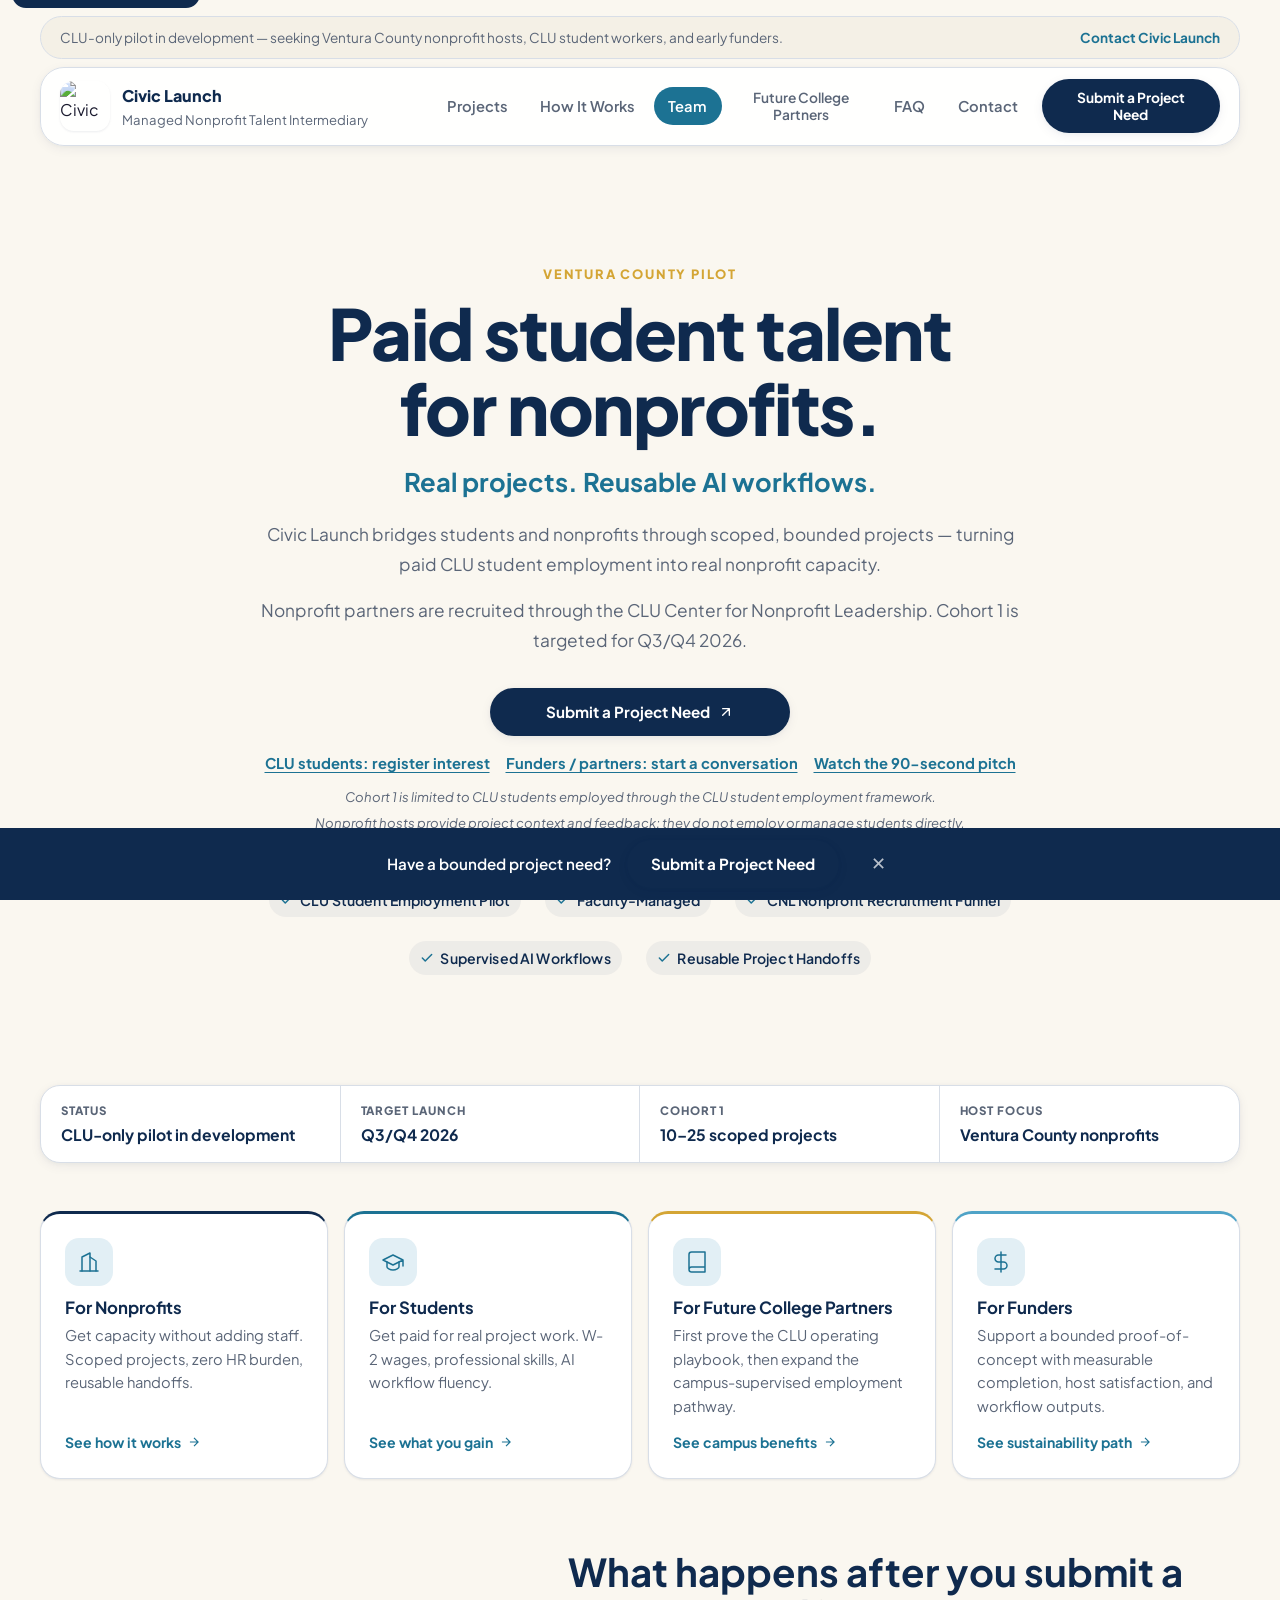
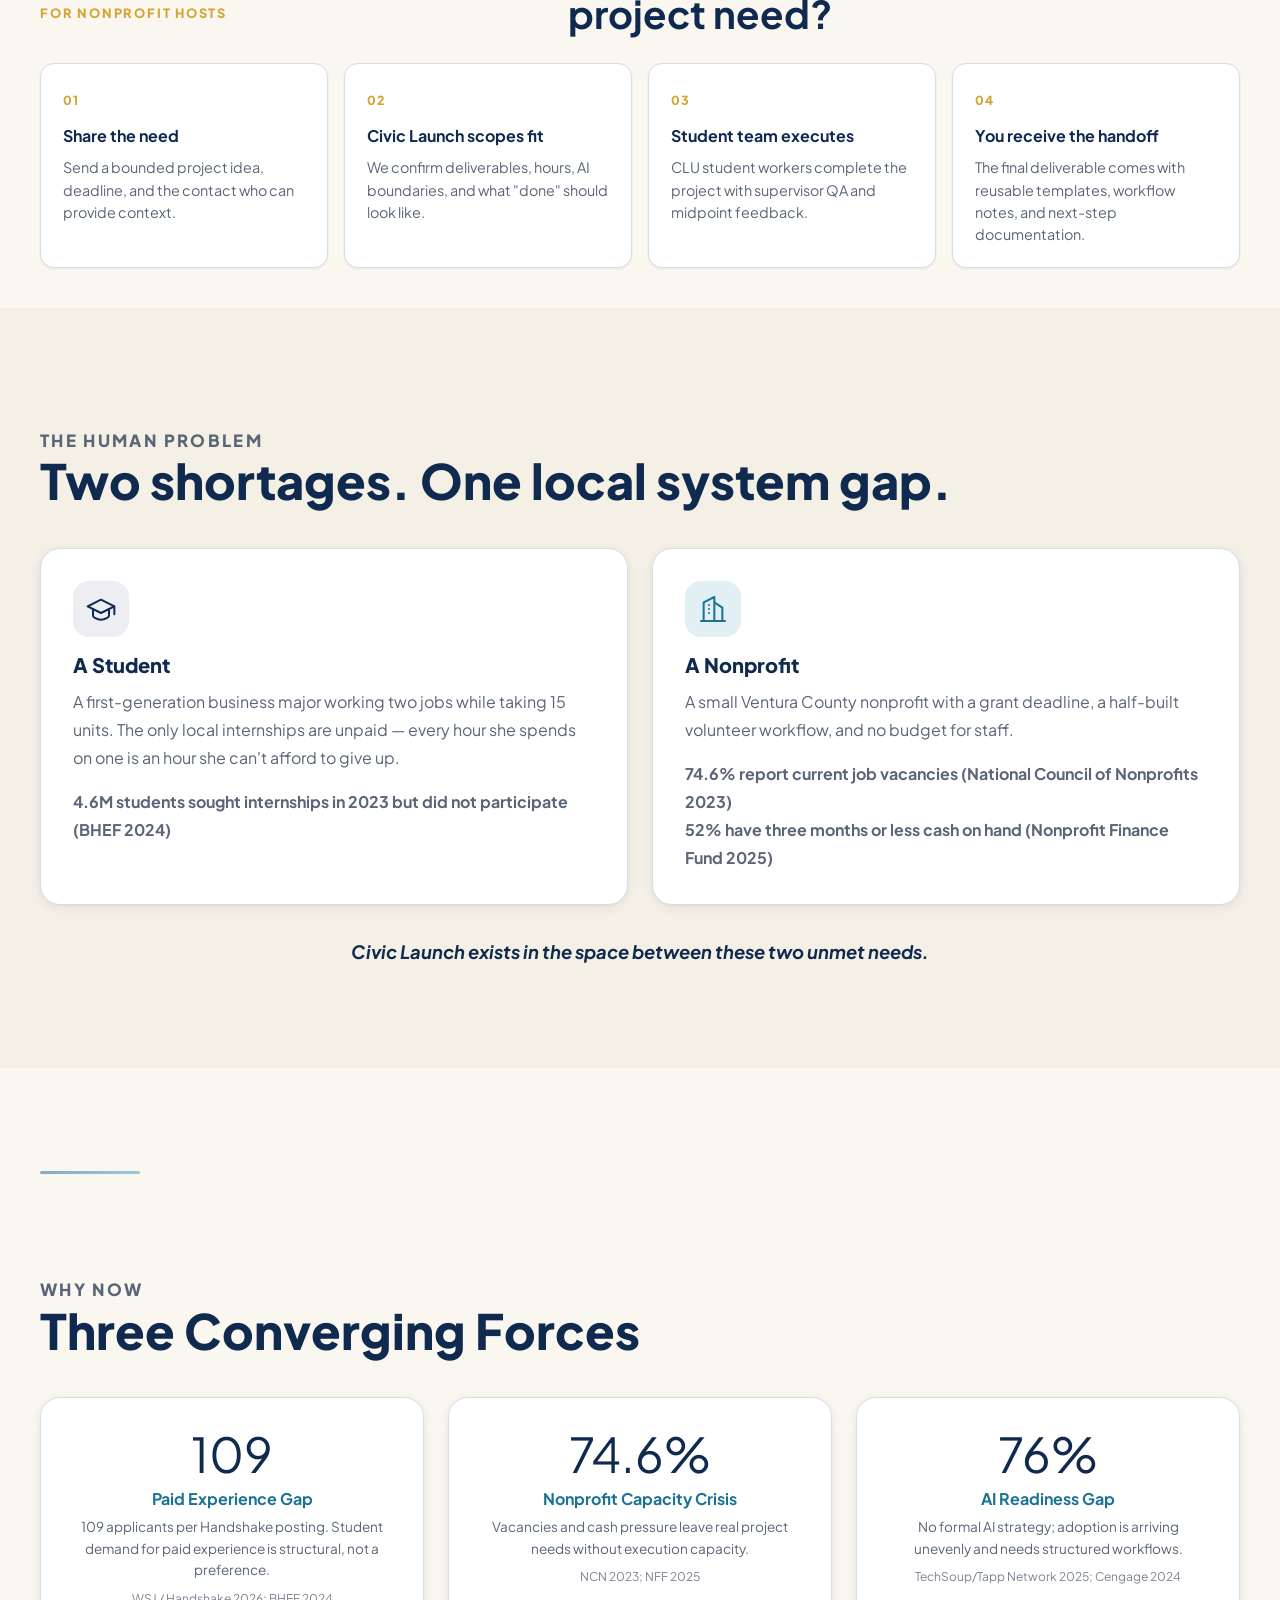
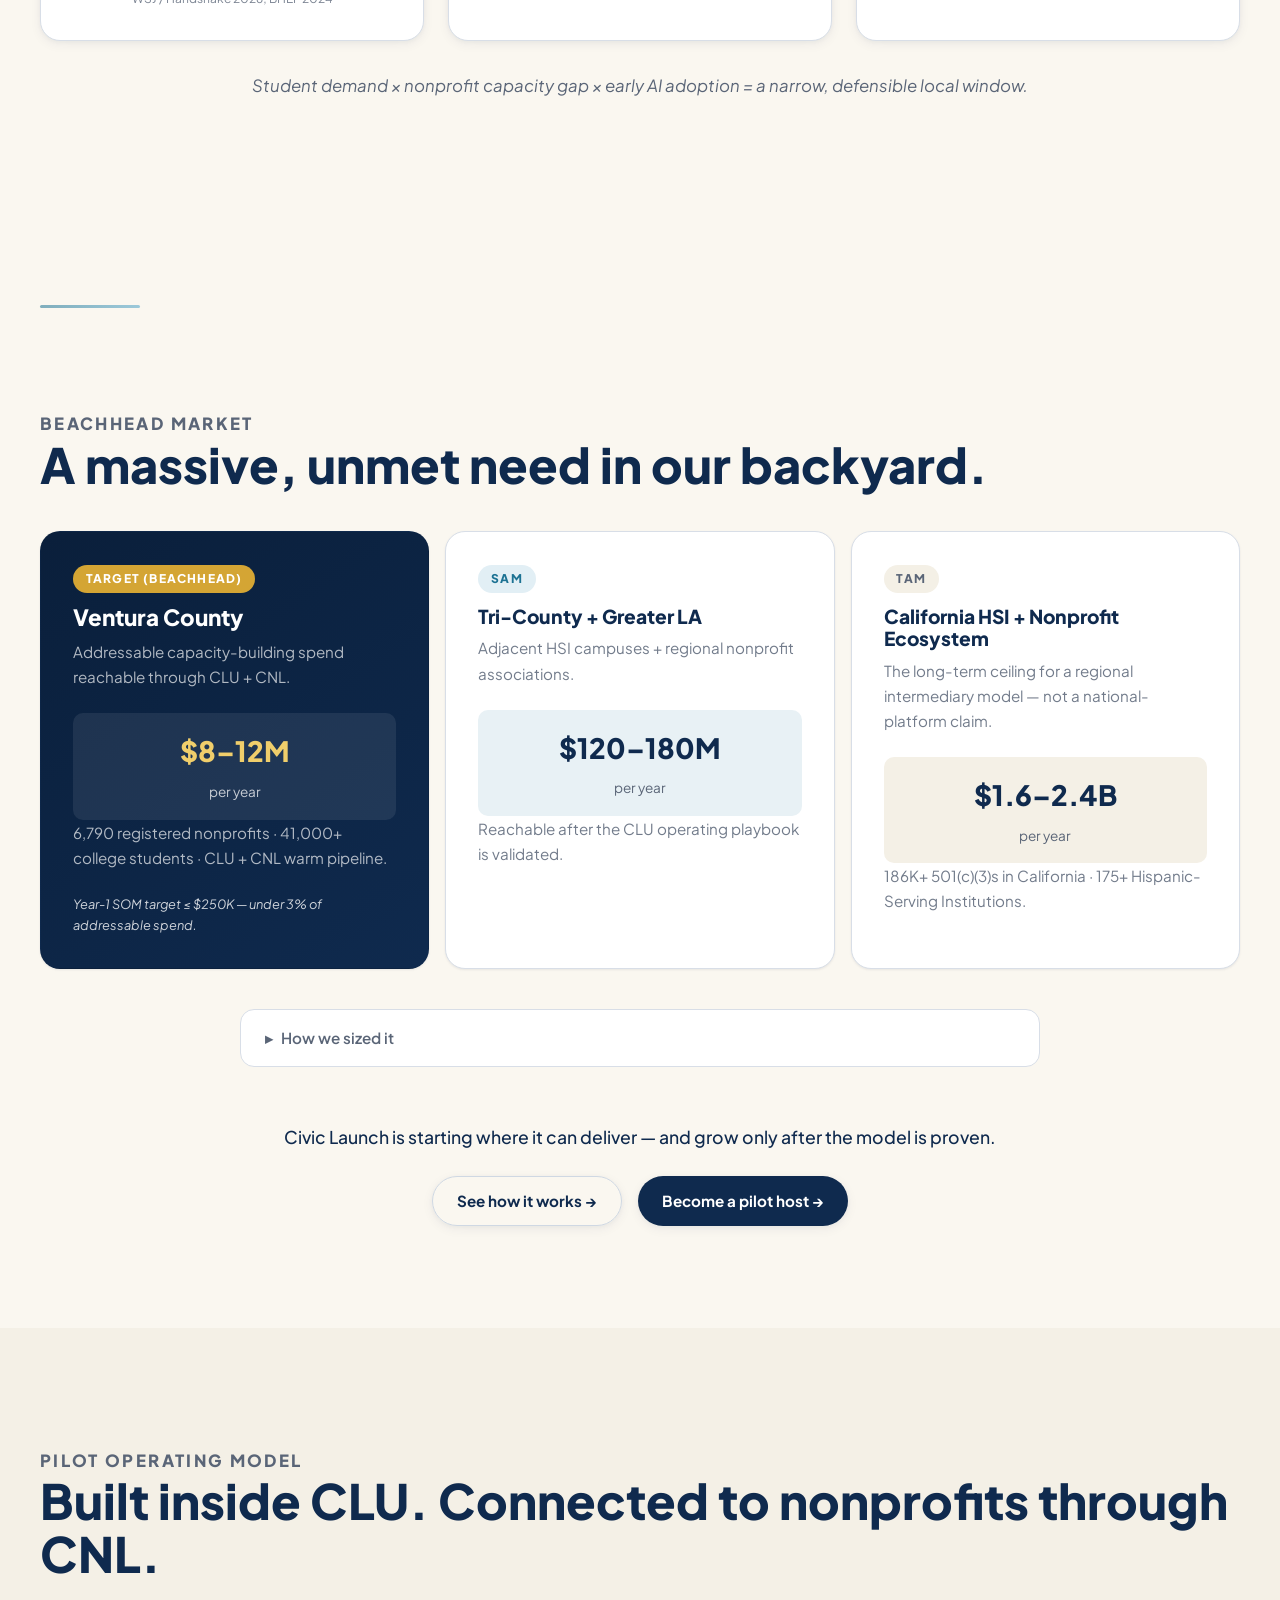
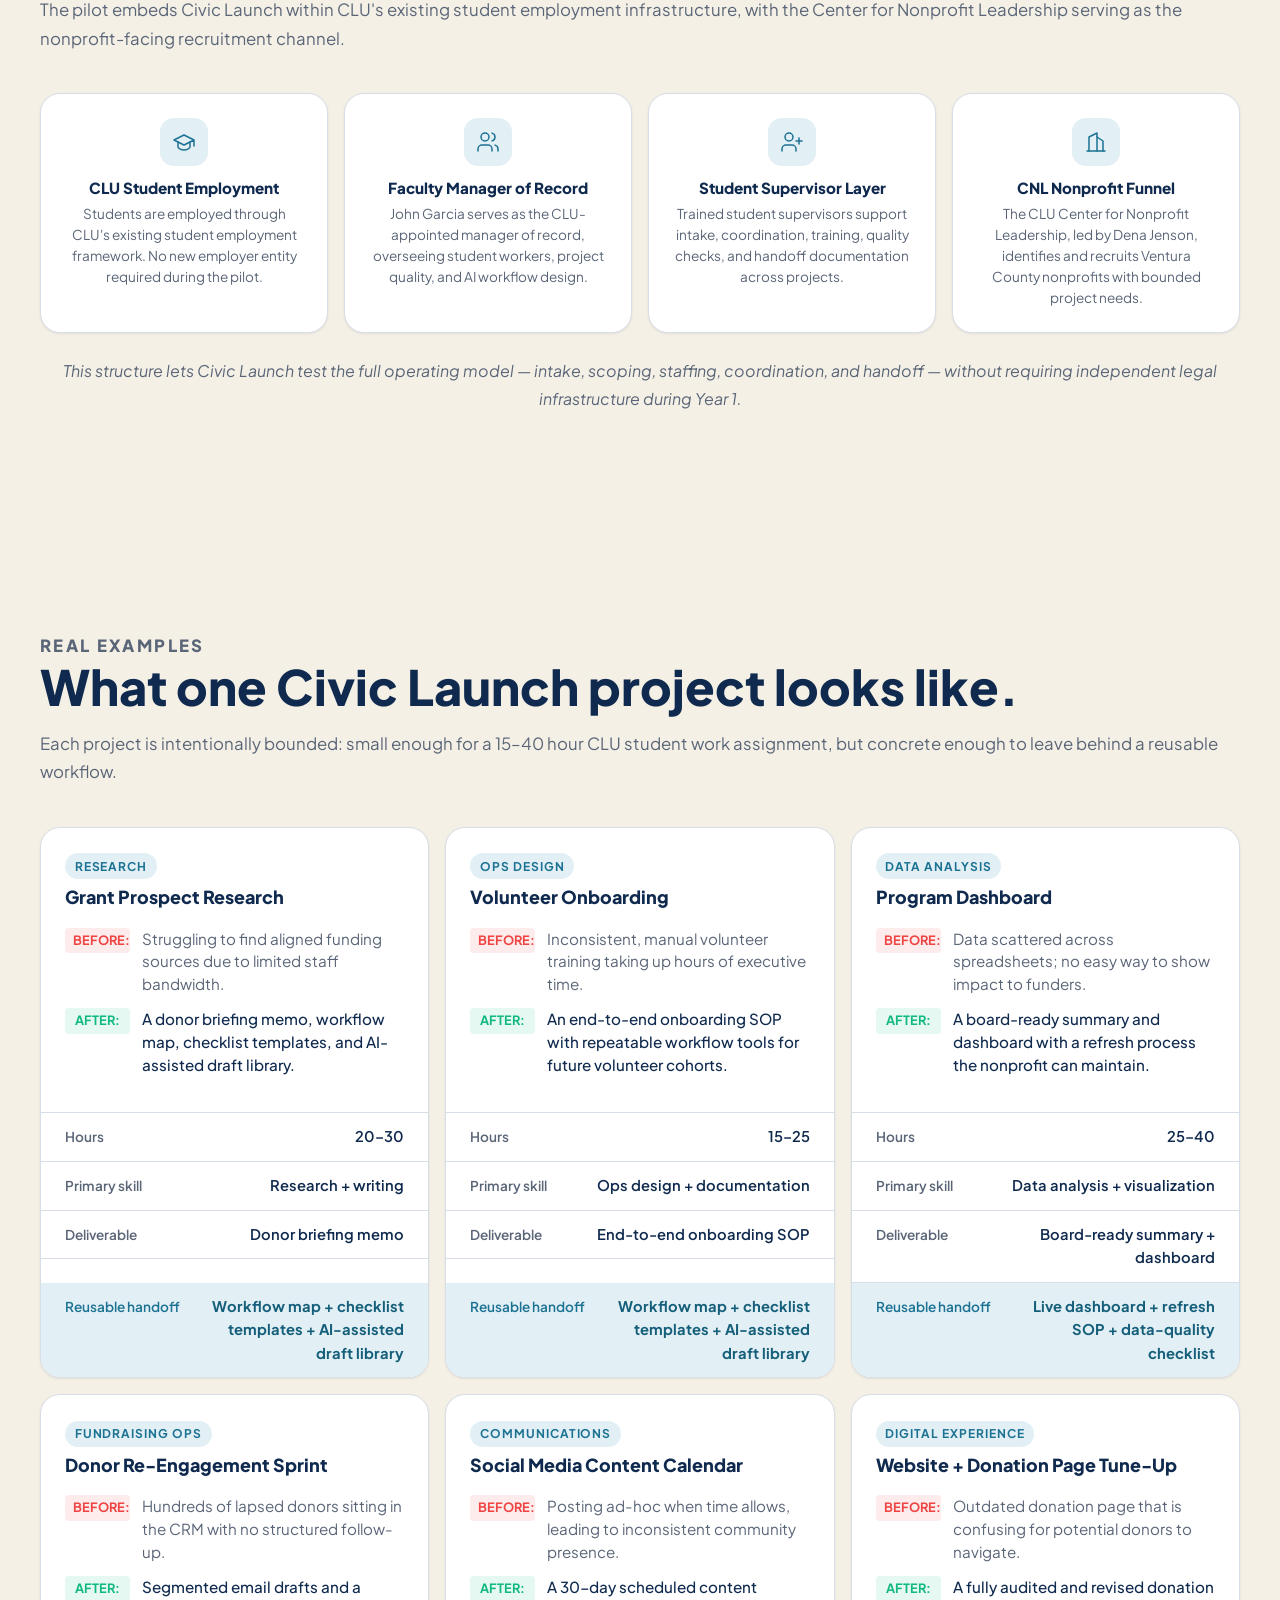
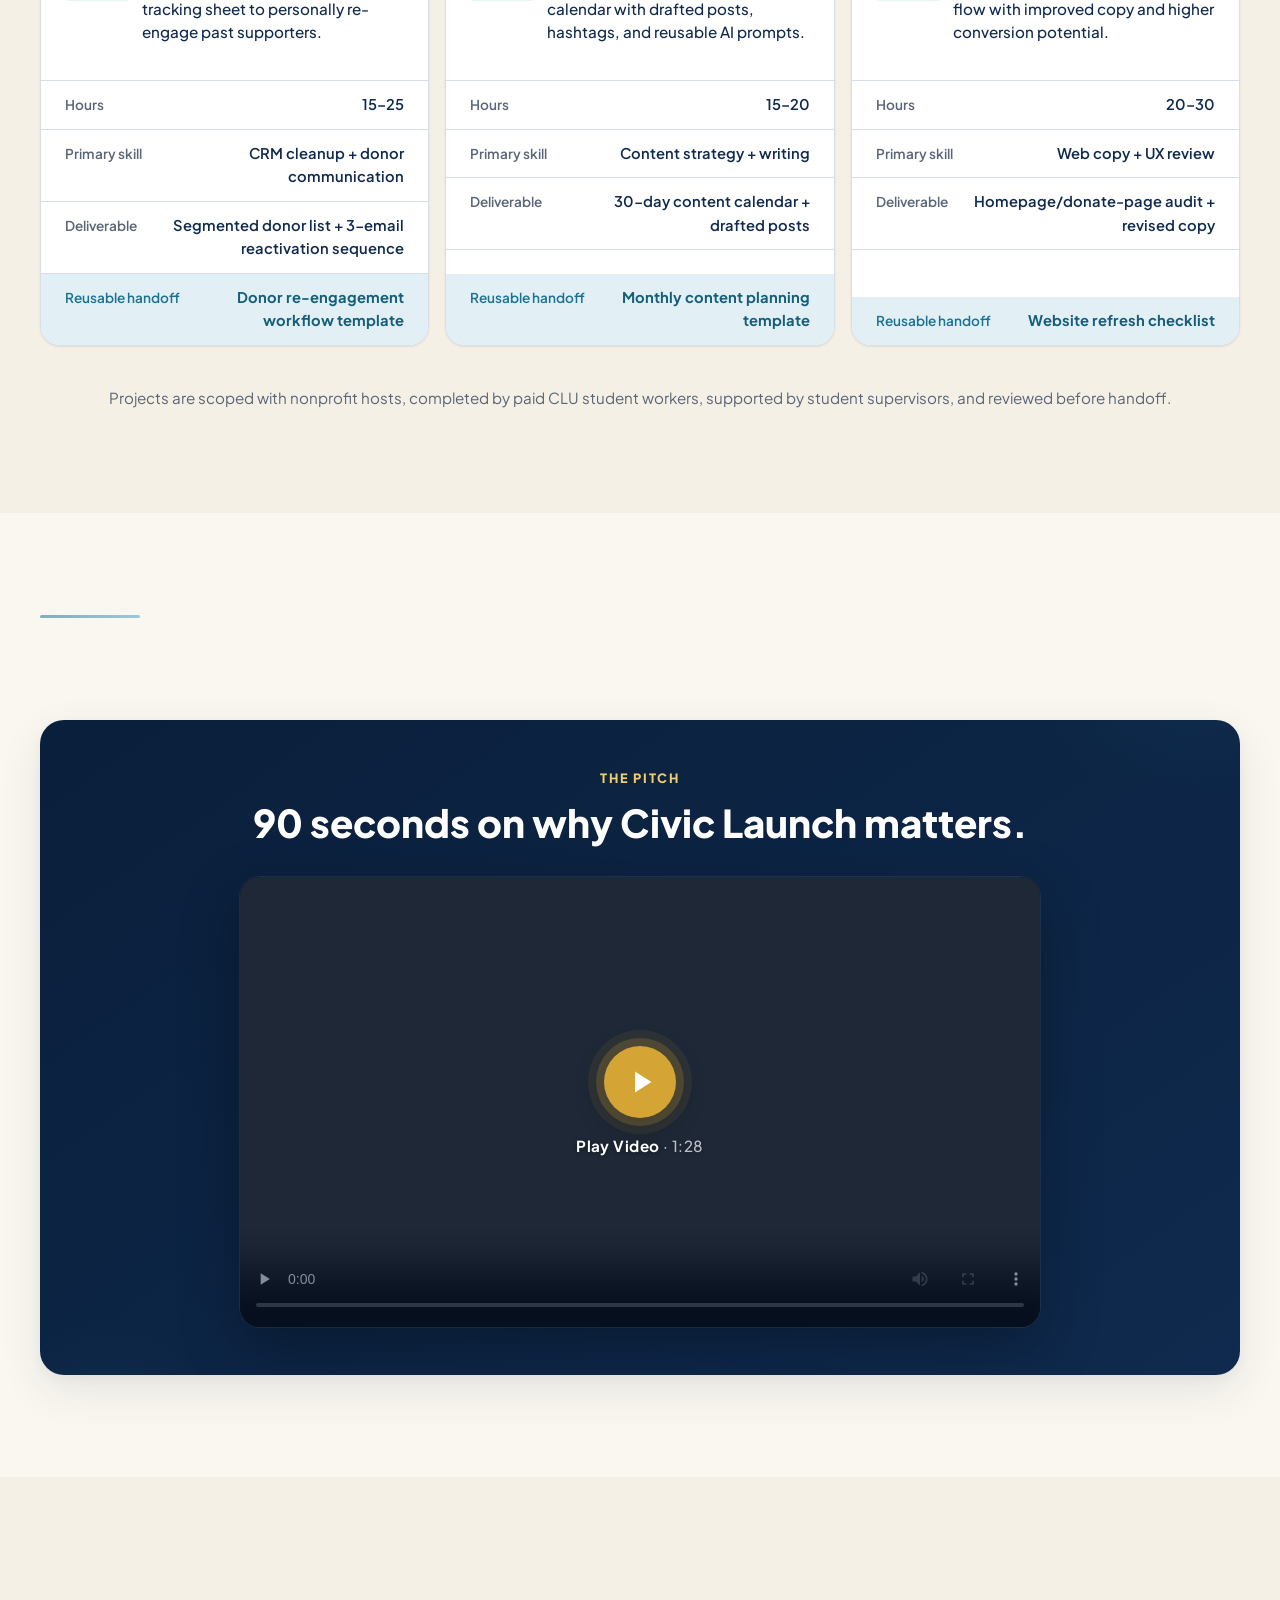
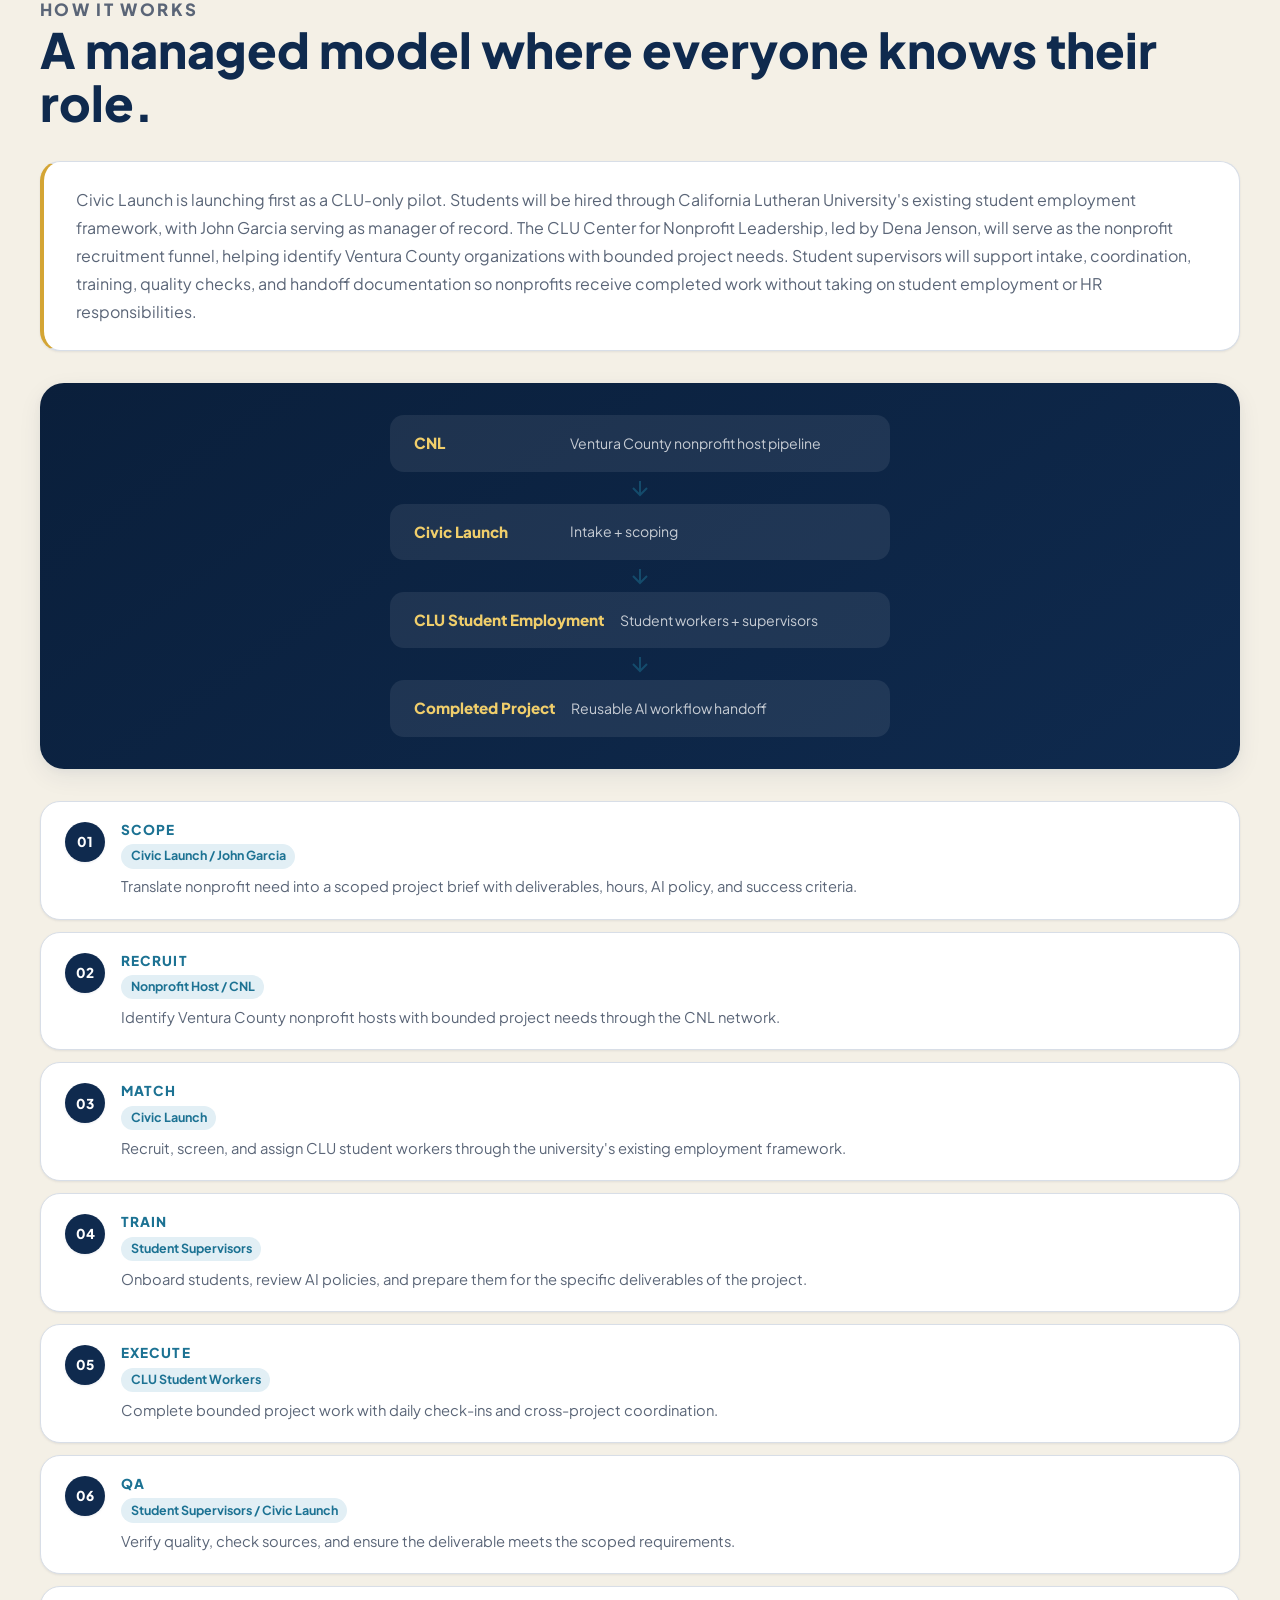
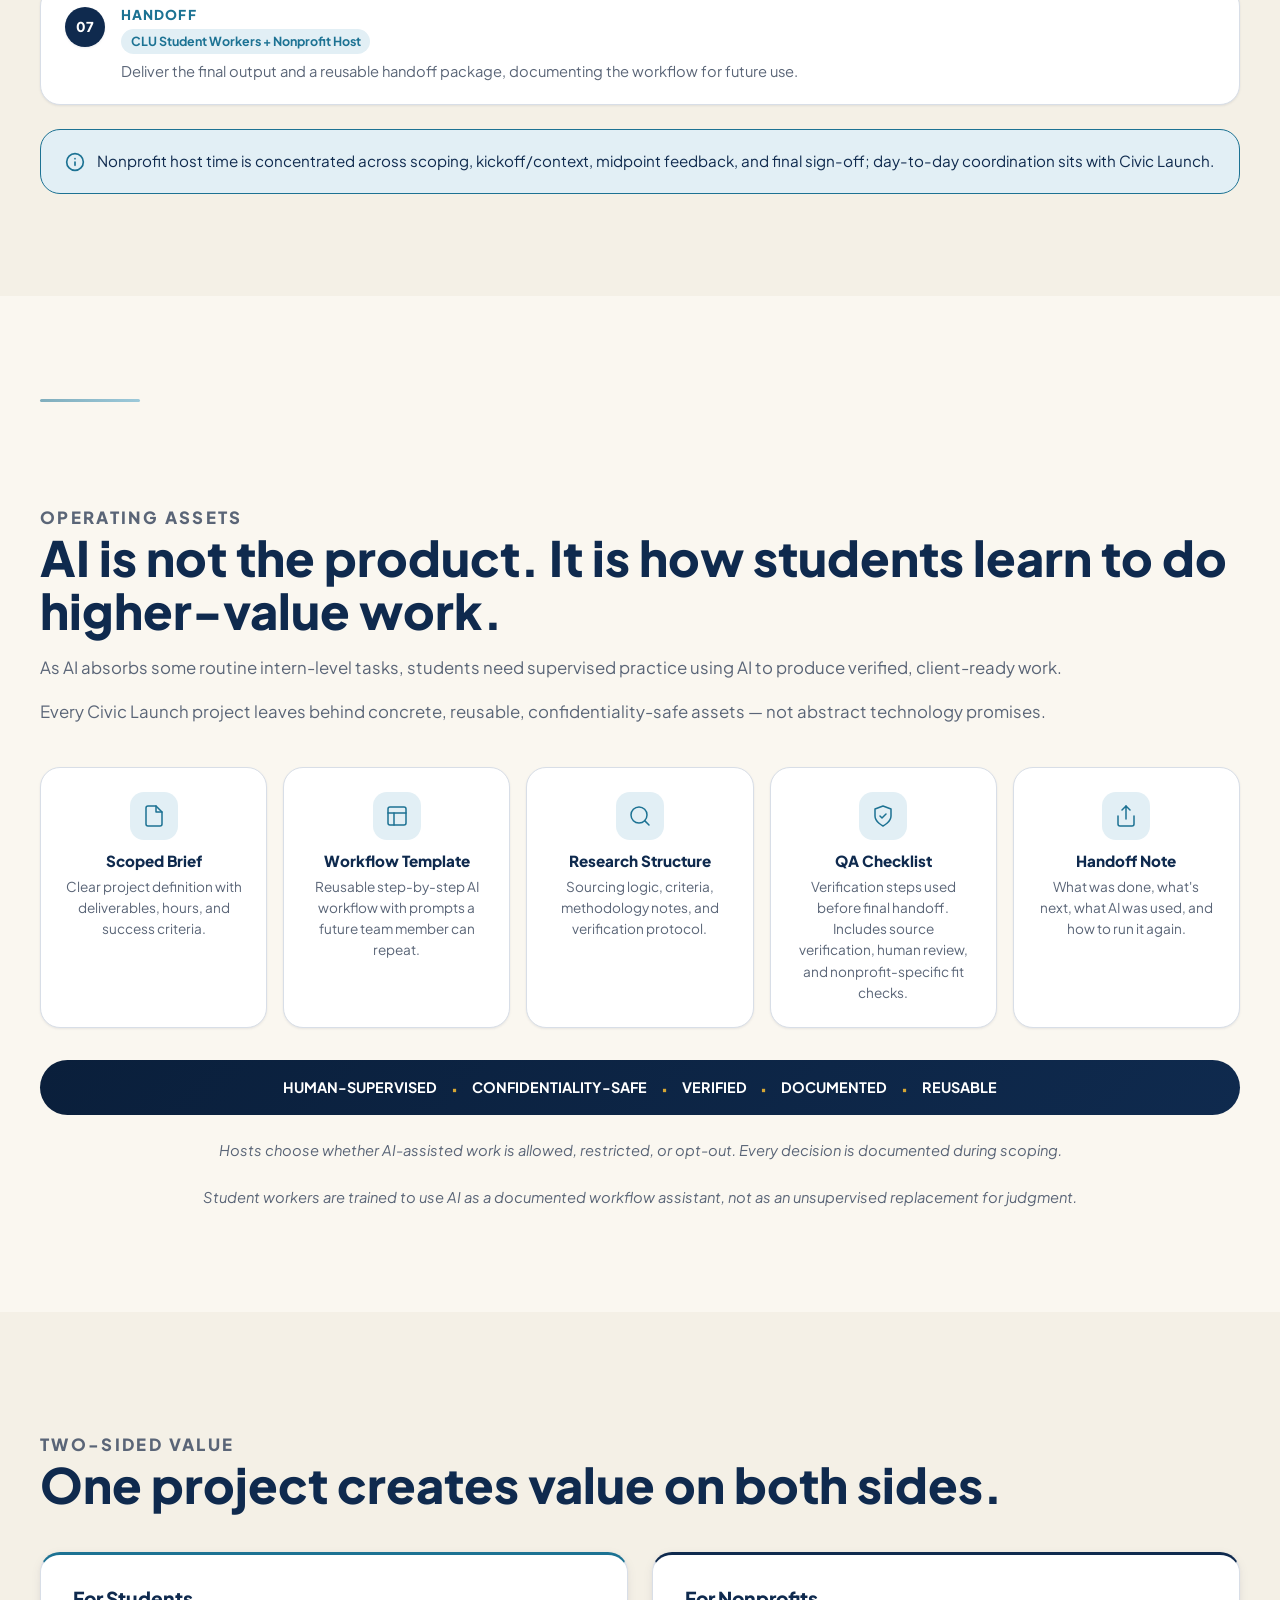
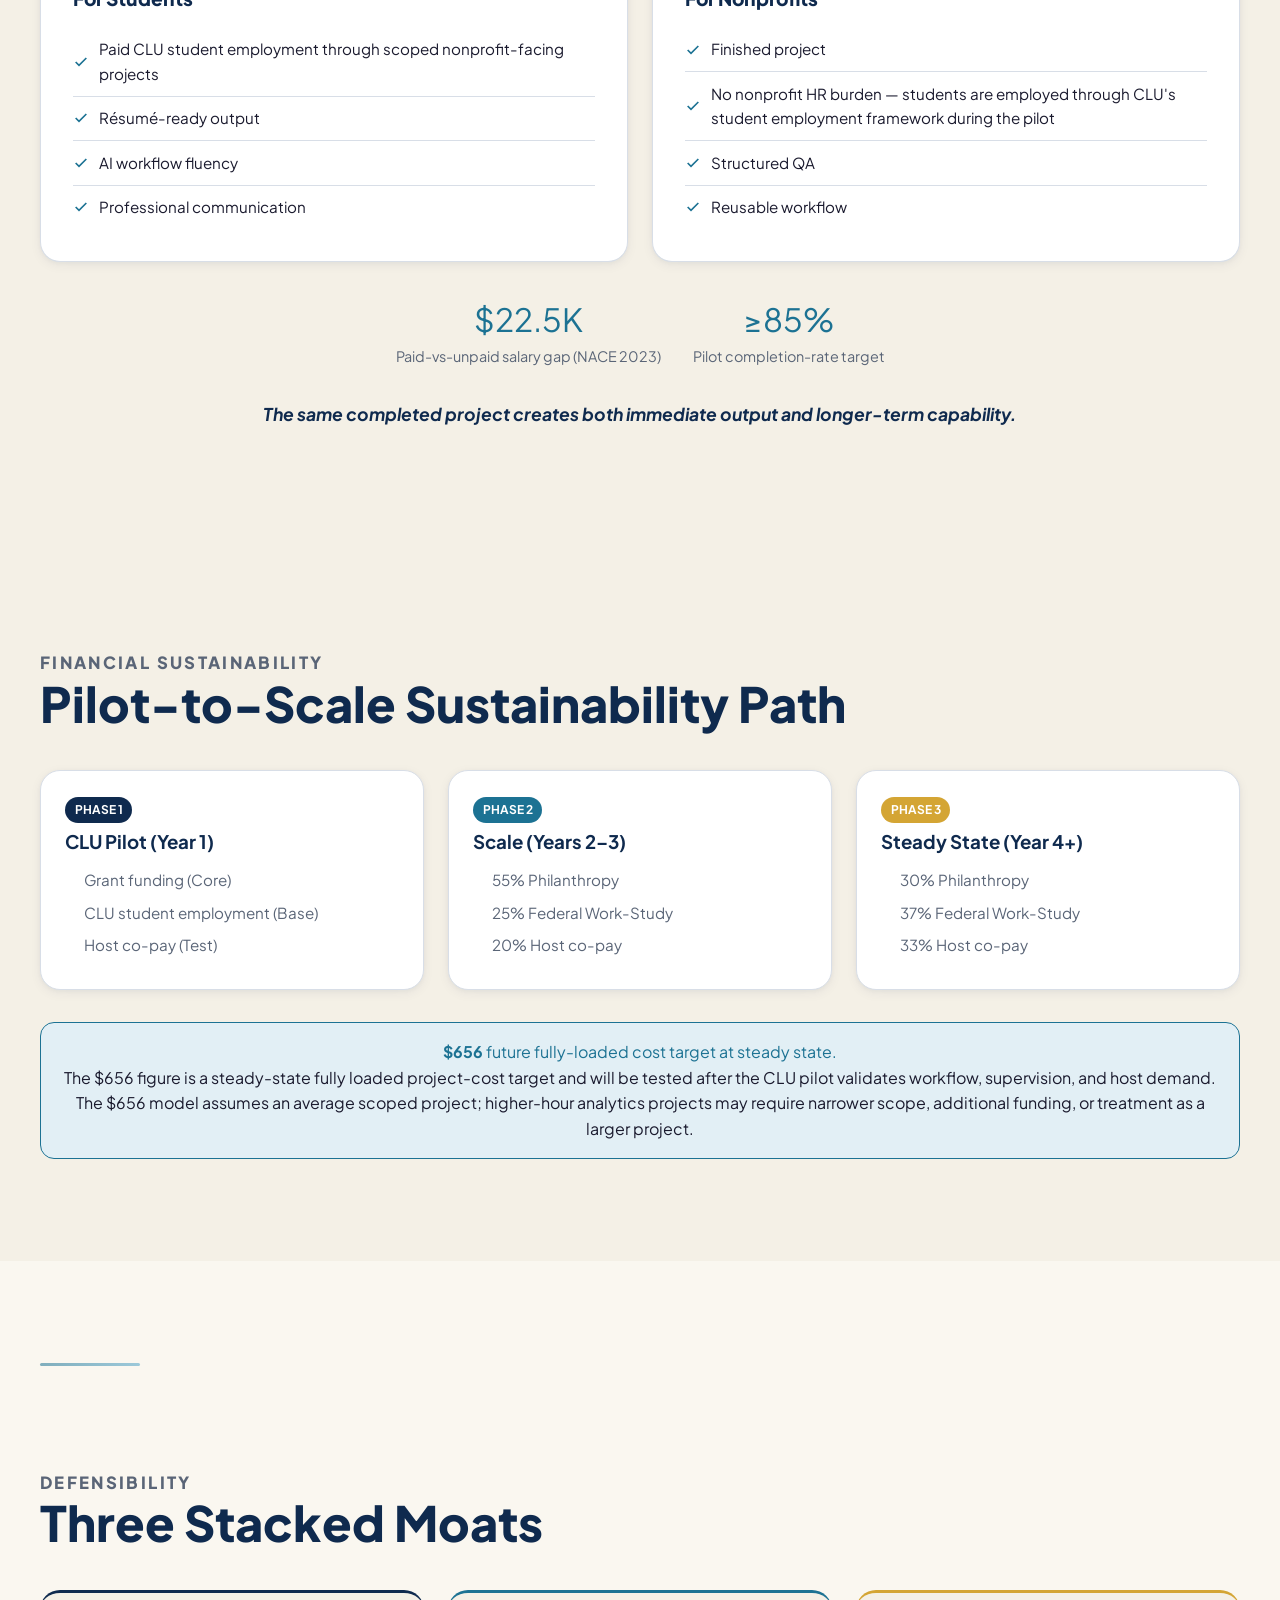
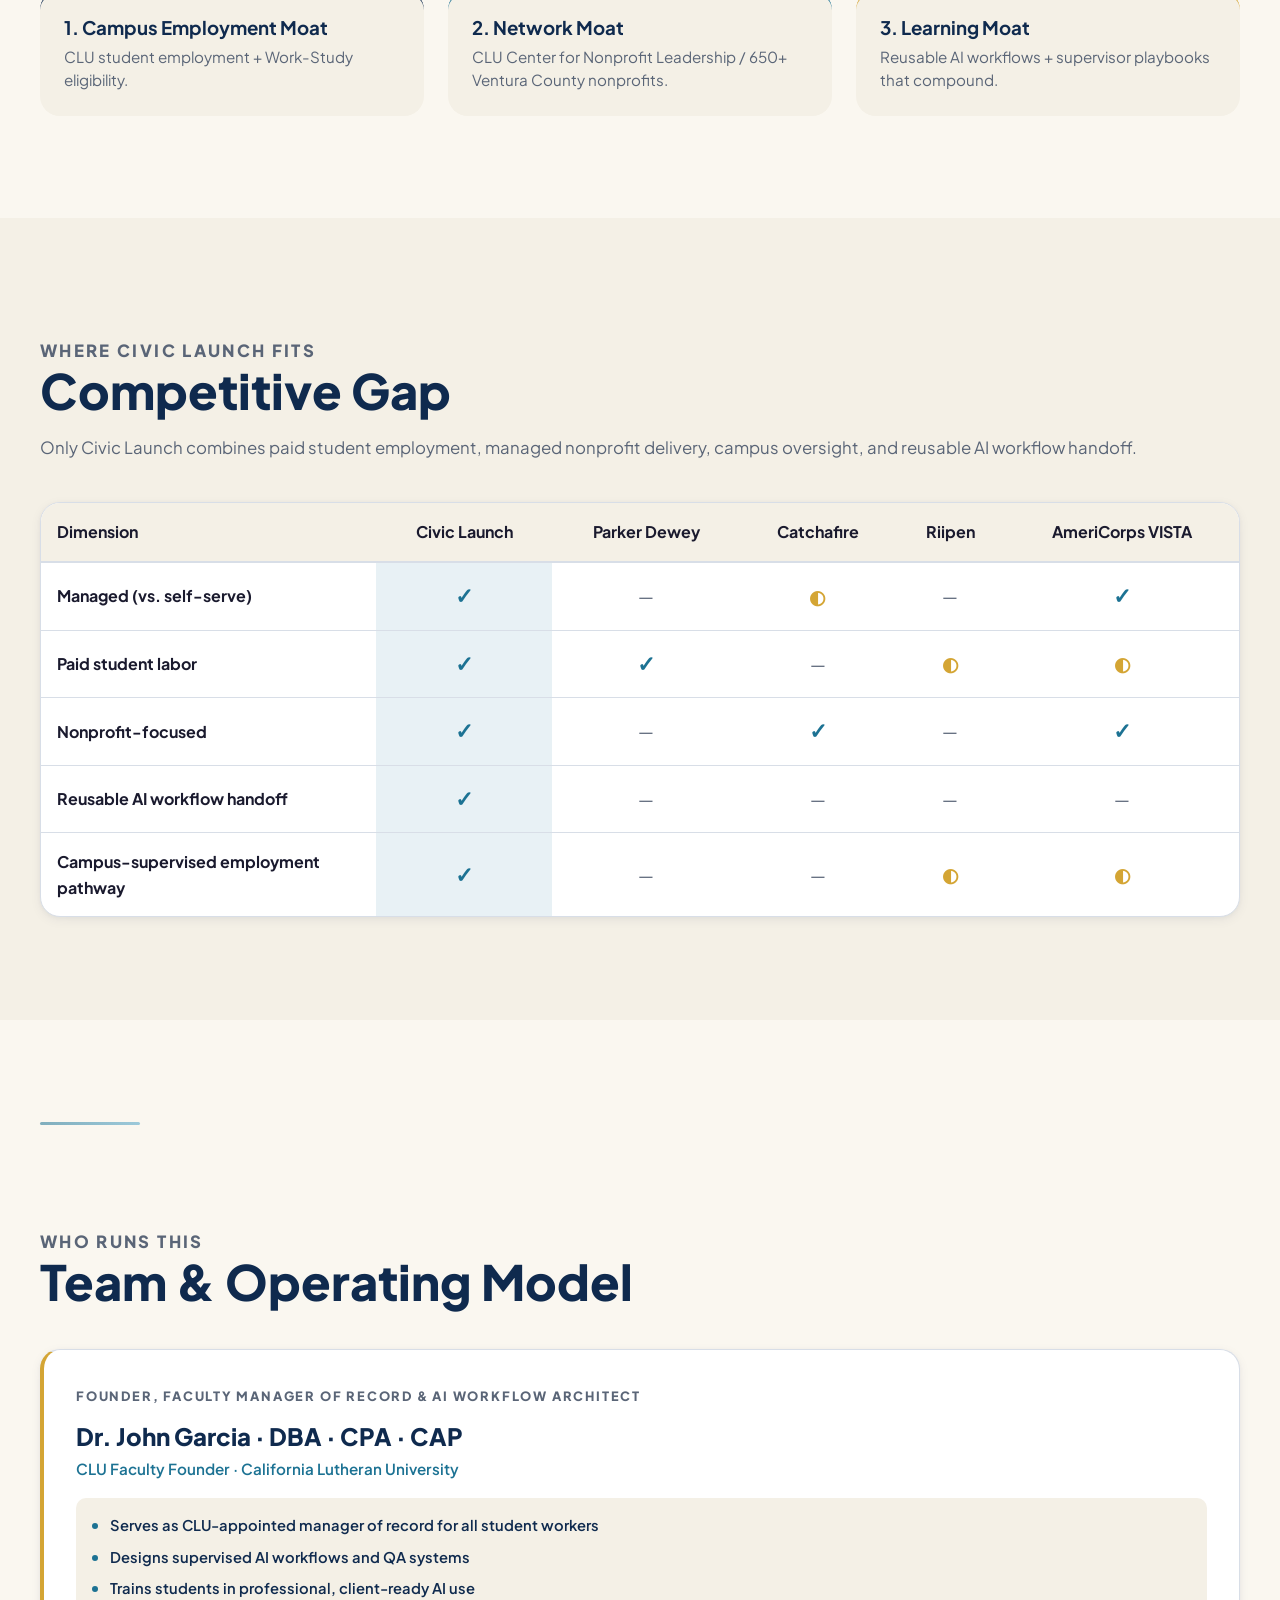
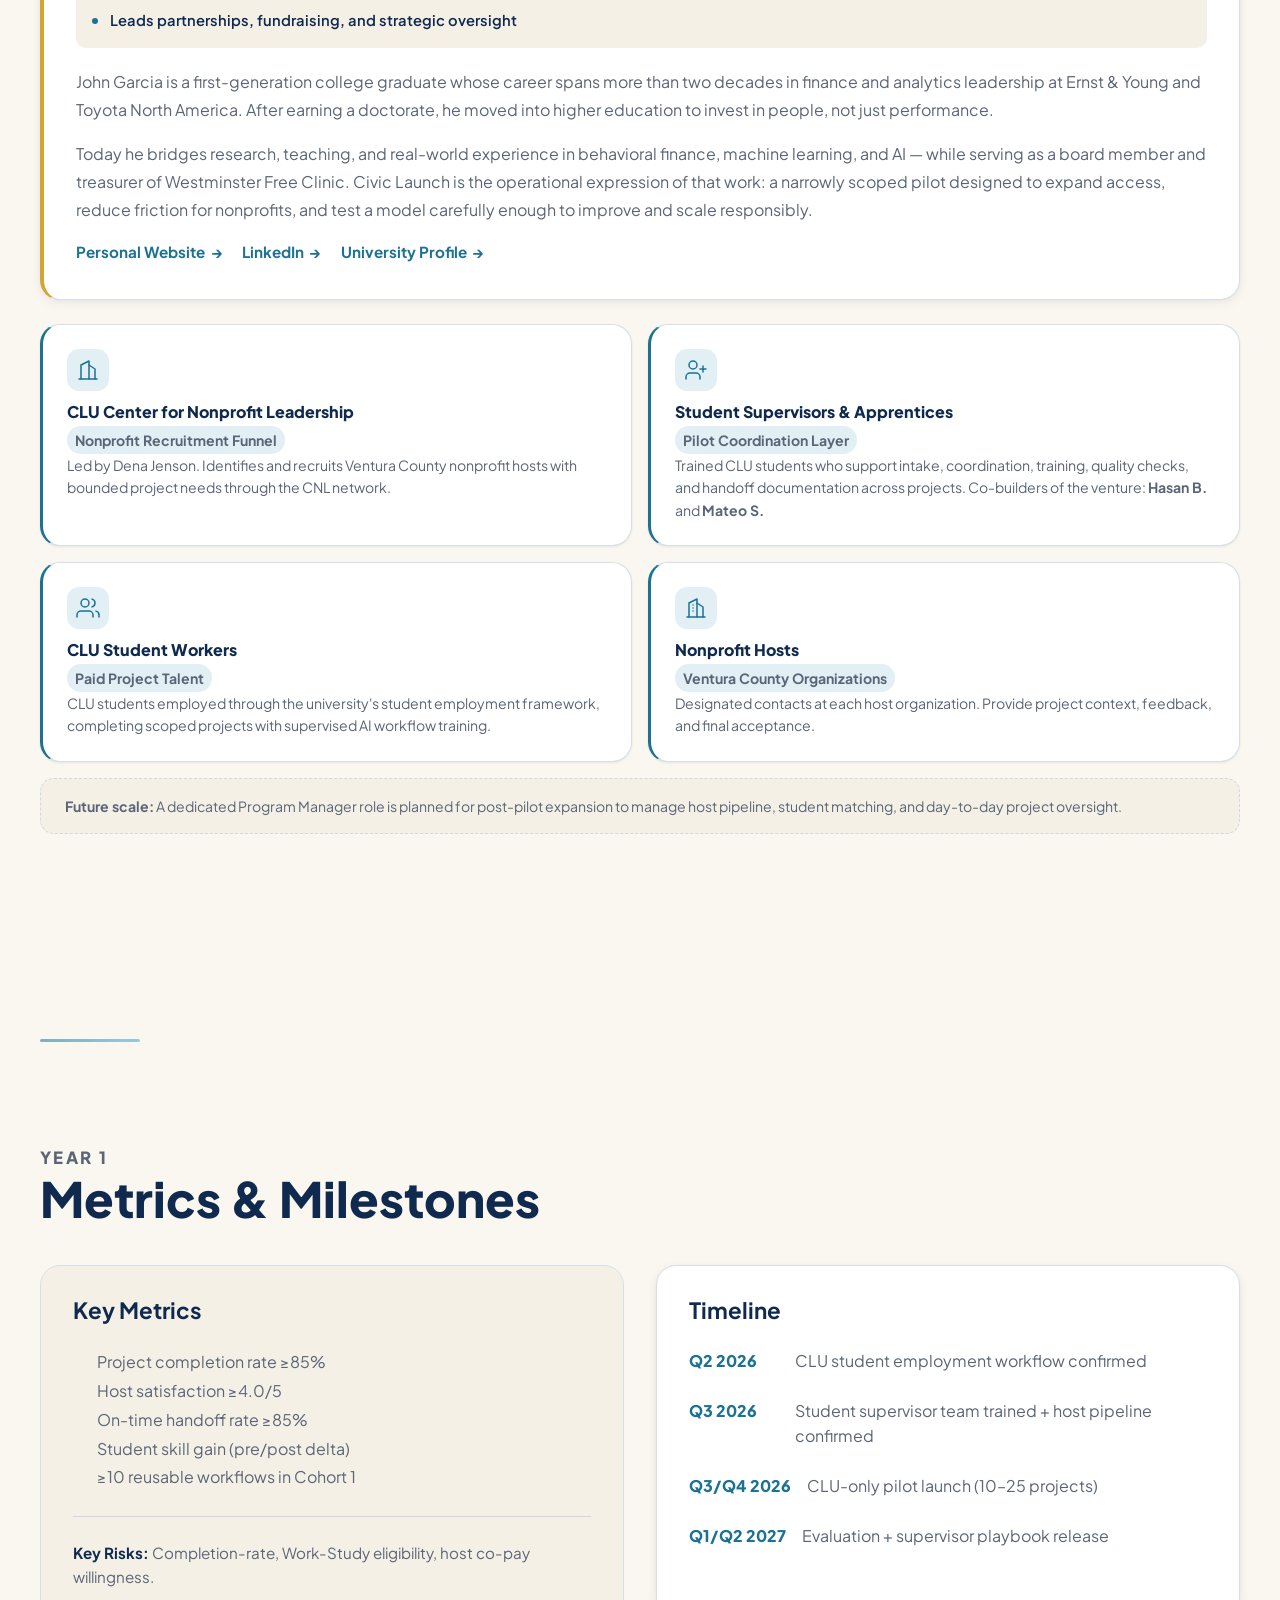
==== commit 0c7ac9ae: "Improve homepage conversion design" ====
--- a/index.html
+++ b/index.html
@@ -214,28 +214,21 @@
             Nonprofit partners are recruited through the CLU Center for Nonprofit Leadership. Cohort 1 is targeted for Q3/Q4 2026.
           </p>
 
-          <div class="hero-actions">
+          <div class="hero-actions hero-actions-primary">
             <a class="button" href="https://forms.cloud.microsoft/r/WkhSGKYU7G" target="_blank" rel="noopener" id="cta-hero-nonprofit">
-              Nonprofits: Submit a Project Need <svg width="16" height="16" viewBox="0 0 24 24" fill="none" stroke="currentColor" stroke-width="2" stroke-linecap="round" stroke-linejoin="round" aria-hidden="true"><path d="M7 17l9.2-9.2M17 17V7H7"/></svg>
+              Submit a Project Need <svg width="16" height="16" viewBox="0 0 24 24" fill="none" stroke="currentColor" stroke-width="2" stroke-linecap="round" stroke-linejoin="round" aria-hidden="true"><path d="M7 17l9.2-9.2M17 17V7H7"/></svg>
             </a>
-            <a class="button button-secondary" href="https://forms.cloud.microsoft/r/b0c2xCPjq0" target="_blank" rel="noopener" id="cta-hero-student">
-              CLU Students: Register Interest <svg width="16" height="16" viewBox="0 0 24 24" fill="none" stroke="currentColor" stroke-width="2" stroke-linecap="round" stroke-linejoin="round" aria-hidden="true"><path d="M7 17l9.2-9.2M17 17V7H7"/></svg>
-            </a>
-            <a class="button button-ghost" href="mailto:jgarcia@callutheran.edu?subject=Civic%20Launch%20Partnership%20Inquiry" id="cta-hero-funder">
-              Funders / Partners: Start a Conversation
-            </a>
+          </div>
+          <div class="hero-secondary-links" aria-label="Additional ways to connect">
+            <a href="https://forms.cloud.microsoft/r/b0c2xCPjq0" target="_blank" rel="noopener" id="cta-hero-student">CLU students: register interest</a>
+            <a href="mailto:jgarcia@callutheran.edu?subject=Civic%20Launch%20Partnership%20Inquiry" id="cta-hero-funder">Funders / partners: start a conversation</a>
+            <a href="#pitch-video" id="cta-hero-video">Watch the 90-second pitch</a>
           </div>
           <div class="hero-cta-notes">
             <p class="cta-note">Cohort 1 is limited to CLU students employed through the CLU student employment framework.</p>
             <p class="cta-note">Nonprofit hosts provide project context and feedback; they do not employ or manage students directly.</p>
           </div>
           <p class="cta-fallback">Email not opening? <a href="https://forms.cloud.microsoft/r/WkhSGKYU7G" target="_blank" rel="noopener">Fill out a quick form instead.</a></p>
-          <div class="hero-actions-secondary">
-            <a class="button button-ghost" href="#pitch-video" id="cta-hero-video">
-              <svg width="16" height="16" viewBox="0 0 24 24" fill="none" stroke="currentColor" stroke-width="2" stroke-linecap="round" stroke-linejoin="round" aria-hidden="true"><polygon points="5 3 19 12 5 21 5 3"/></svg>
-              Watch the 90-Second Pitch
-            </a>
-          </div>
 
           <div class="trust-badge">
             <span class="trust-item"><svg width="14" height="14" viewBox="0 0 24 24" fill="none" stroke="var(--teal)" stroke-width="2.5" stroke-linecap="round" stroke-linejoin="round" aria-hidden="true"><polyline points="20 6 9 17 4 12"></polyline></svg> CLU Student Employment Pilot</span>
@@ -243,6 +236,27 @@
             <span class="trust-item"><svg width="14" height="14" viewBox="0 0 24 24" fill="none" stroke="var(--teal)" stroke-width="2.5" stroke-linecap="round" stroke-linejoin="round" aria-hidden="true"><polyline points="20 6 9 17 4 12"></polyline></svg> CNL Nonprofit Recruitment Funnel</span>
             <span class="trust-item"><svg width="14" height="14" viewBox="0 0 24 24" fill="none" stroke="var(--teal)" stroke-width="2.5" stroke-linecap="round" stroke-linejoin="round" aria-hidden="true"><polyline points="20 6 9 17 4 12"></polyline></svg> Supervised AI Workflows</span>
             <span class="trust-item"><svg width="14" height="14" viewBox="0 0 24 24" fill="none" stroke="var(--teal)" stroke-width="2.5" stroke-linecap="round" stroke-linejoin="round" aria-hidden="true"><polyline points="20 6 9 17 4 12"></polyline></svg> Reusable Project Handoffs</span>
+          </div>
+        </div>
+      </section>
+
+      <section class="pilot-status-strip" aria-label="Pilot status" data-reveal>
+        <div class="pilot-status-grid">
+          <div>
+            <span>Status</span>
+            <strong>CLU-only pilot in development</strong>
+          </div>
+          <div>
+            <span>Target Launch</span>
+            <strong>Q3/Q4 2026</strong>
+          </div>
+          <div>
+            <span>Cohort 1</span>
+            <strong>10–25 scoped projects</strong>
+          </div>
+          <div>
+            <span>Host Focus</span>
+            <strong>Ventura County nonprofits</strong>
           </div>
         </div>
       </section>
@@ -276,7 +290,44 @@
             <p>First prove the CLU operating playbook, then expand the campus-supervised employment pathway.</p>
             <span class="path-link">See campus benefits <svg width="14" height="14" viewBox="0 0 24 24" fill="none" stroke="currentColor" stroke-width="2" aria-hidden="true"><path d="M5 12h14M12 5l7 7-7 7"/></svg></span>
           </a>
-        </div>
+          <a class="path-card" href="#sustainability" data-reveal>
+            <div class="path-icon" aria-hidden="true">
+              <svg width="24" height="24" viewBox="0 0 24 24" fill="none" stroke="currentColor" stroke-width="1.5" stroke-linecap="round" stroke-linejoin="round"><path d="M12 2v20"/><path d="M17 5H9.5a3.5 3.5 0 0 0 0 7h5a3.5 3.5 0 0 1 0 7H6"/></svg>
+            </div>
+            <h3>For Funders</h3>
+            <p>Support a bounded proof-of-concept with measurable completion, host satisfaction, and workflow outputs.</p>
+            <span class="path-link">See sustainability path <svg width="14" height="14" viewBox="0 0 24 24" fill="none" stroke="currentColor" stroke-width="2" aria-hidden="true"><path d="M5 12h14M12 5l7 7-7 7"/></svg></span>
+          </a>
+        </div>
+      </section>
+
+      <section class="submit-flow section-tight" id="submit-flow" aria-labelledby="submit-flow-heading">
+        <div class="submit-flow-heading" data-reveal>
+          <p class="eyebrow">For Nonprofit Hosts</p>
+          <h2 id="submit-flow-heading">What happens after you submit a project need?</h2>
+        </div>
+        <ol class="submit-flow-steps" data-reveal>
+          <li>
+            <span>01</span>
+            <strong>Share the need</strong>
+            <p>Send a bounded project idea, deadline, and the contact who can provide context.</p>
+          </li>
+          <li>
+            <span>02</span>
+            <strong>Civic Launch scopes fit</strong>
+            <p>We confirm deliverables, hours, AI boundaries, and what "done" should look like.</p>
+          </li>
+          <li>
+            <span>03</span>
+            <strong>Student team executes</strong>
+            <p>CLU student workers complete the project with supervisor QA and midpoint feedback.</p>
+          </li>
+          <li>
+            <span>04</span>
+            <strong>You receive the handoff</strong>
+            <p>The final deliverable comes with reusable templates, workflow notes, and next-step documentation.</p>
+          </li>
+        </ol>
       </section>
 
       <!-- ============================================================
@@ -1067,44 +1118,44 @@
             </thead>
             <tbody>
               <tr>
-                <td ><strong>Managed (vs. self-serve)</strong></td>
-                <td class="matrix-yes">&#10003;</td>
-                <td class="matrix-no">&mdash;</td>
-                <td class="matrix-partial">&#9680;</td>
-                <td class="matrix-no">&mdash;</td>
-                <td class="matrix-yes">&#10003;</td>
+                <td class="matrix-dimension"><strong>Managed (vs. self-serve)</strong></td>
+                <td class="matrix-yes" data-label="Civic Launch">&#10003;</td>
+                <td class="matrix-no" data-label="Parker Dewey">&mdash;</td>
+                <td class="matrix-partial" data-label="Catchafire">&#9680;</td>
+                <td class="matrix-no" data-label="Riipen">&mdash;</td>
+                <td class="matrix-yes" data-label="AmeriCorps VISTA">&#10003;</td>
               </tr>
               <tr>
-                <td ><strong>Paid student labor</strong></td>
-                <td class="matrix-yes">&#10003;</td>
-                <td class="matrix-yes">&#10003;</td>
-                <td class="matrix-no">&mdash;</td>
-                <td class="matrix-partial">&#9680;</td>
-                <td class="matrix-partial">&#9680;</td>
+                <td class="matrix-dimension"><strong>Paid student labor</strong></td>
+                <td class="matrix-yes" data-label="Civic Launch">&#10003;</td>
+                <td class="matrix-yes" data-label="Parker Dewey">&#10003;</td>
+                <td class="matrix-no" data-label="Catchafire">&mdash;</td>
+                <td class="matrix-partial" data-label="Riipen">&#9680;</td>
+                <td class="matrix-partial" data-label="AmeriCorps VISTA">&#9680;</td>
               </tr>
               <tr>
-                <td ><strong>Nonprofit-focused</strong></td>
-                <td class="matrix-yes">&#10003;</td>
-                <td class="matrix-no">&mdash;</td>
-                <td class="matrix-yes">&#10003;</td>
-                <td class="matrix-no">&mdash;</td>
-                <td class="matrix-yes">&#10003;</td>
+                <td class="matrix-dimension"><strong>Nonprofit-focused</strong></td>
+                <td class="matrix-yes" data-label="Civic Launch">&#10003;</td>
+                <td class="matrix-no" data-label="Parker Dewey">&mdash;</td>
+                <td class="matrix-yes" data-label="Catchafire">&#10003;</td>
+                <td class="matrix-no" data-label="Riipen">&mdash;</td>
+                <td class="matrix-yes" data-label="AmeriCorps VISTA">&#10003;</td>
               </tr>
               <tr>
-                <td ><strong>Reusable AI workflow handoff</strong></td>
-                <td class="matrix-yes">&#10003;</td>
-                <td class="matrix-no">&mdash;</td>
-                <td class="matrix-no">&mdash;</td>
-                <td class="matrix-no">&mdash;</td>
-                <td class="matrix-no">&mdash;</td>
+                <td class="matrix-dimension"><strong>Reusable AI workflow handoff</strong></td>
+                <td class="matrix-yes" data-label="Civic Launch">&#10003;</td>
+                <td class="matrix-no" data-label="Parker Dewey">&mdash;</td>
+                <td class="matrix-no" data-label="Catchafire">&mdash;</td>
+                <td class="matrix-no" data-label="Riipen">&mdash;</td>
+                <td class="matrix-no" data-label="AmeriCorps VISTA">&mdash;</td>
               </tr>
               <tr>
-                <td ><strong>Campus-supervised employment pathway</strong></td>
-                <td class="matrix-yes">&#10003;</td>
-                <td class="matrix-no">&mdash;</td>
-                <td class="matrix-no">&mdash;</td>
-                <td class="matrix-partial">&#9680;</td>
-                <td class="matrix-partial">&#9680;</td>
+                <td class="matrix-dimension"><strong>Campus-supervised employment pathway</strong></td>
+                <td class="matrix-yes" data-label="Civic Launch">&#10003;</td>
+                <td class="matrix-no" data-label="Parker Dewey">&mdash;</td>
+                <td class="matrix-no" data-label="Catchafire">&mdash;</td>
+                <td class="matrix-partial" data-label="Riipen">&#9680;</td>
+                <td class="matrix-partial" data-label="AmeriCorps VISTA">&#9680;</td>
               </tr>
             </tbody>
           </table>
@@ -1418,48 +1469,42 @@
       <!-- ============================================================
            Section 13: Final CTA
            ============================================================ -->
-      <section class="final-cta section" id="contact" data-reveal>
-        <div class="final-cta-inner">
+      <section class="final-cta section" id="contact">
+        <div class="final-cta-inner final-cta-conversion">
           <div class="final-cta-copy">
-            <p class="eyebrow">The Bottom Line</p>
-            <h2>Why Civic Launch?</h2>
-            
-            <div class="summary-cards">
-              <div class="summary-card">
-                <div class="summary-icon"><svg width="24" height="24" viewBox="0 0 24 24" fill="none" stroke="currentColor" stroke-width="2" stroke-linecap="round" stroke-linejoin="round"><path d="M12 2v20M17 5H9.5a3.5 3.5 0 0 0 0 7h5a3.5 3.5 0 0 1 0 7H6"/></svg></div>
-                <h3>The Market</h3>
-                <p>$12M addressable capacity-building spend in Ventura County alone.</p>
-              </div>
-              <div class="summary-card">
-                <div class="summary-icon"><svg width="24" height="24" viewBox="0 0 24 24" fill="none" stroke="currentColor" stroke-width="2" stroke-linecap="round" stroke-linejoin="round"><rect x="2" y="3" width="20" height="14" rx="2" ry="2"/><line x1="8" y1="21" x2="16" y2="21"/><line x1="12" y1="17" x2="12" y2="21"/></svg></div>
-                <h3>The Product</h3>
-                <p>Managed student talent combined with reusable AI workflows.</p>
-              </div>
-              <div class="summary-card">
-                <div class="summary-icon"><svg width="24" height="24" viewBox="0 0 24 24" fill="none" stroke="currentColor" stroke-width="2" stroke-linecap="round" stroke-linejoin="round"><path d="M17 21v-2a4 4 0 0 0-4-4H5a4 4 0 0 0-4 4v2"/><circle cx="9" cy="7" r="4"/><path d="M23 21v-2a4 4 0 0 0-3-3.87"/><path d="M16 3.13a4 4 0 0 1 0 7.75"/></svg></div>
-                <h3>The Team</h3>
-                <p>Built with academic rigor and lived nonprofit experience.</p>
-              </div>
-              <div class="summary-card">
-                <div class="summary-icon"><svg width="24" height="24" viewBox="0 0 24 24" fill="none" stroke="currentColor" stroke-width="2" stroke-linecap="round" stroke-linejoin="round"><path d="M3 3v18h18"/><path d="M18 9l-5-5-3 3-5-5"/></svg></div>
-                <h3>The Economics</h3>
-                <p>$656 per project fully-loaded cost target at steady state. Higher-hour analytics projects may require narrower scope, additional funding, or treatment as a larger project.</p>
-              </div>
-            </div>
-          </div>
-
-          <div class="final-cta-actions-container">
-            <h3>Ready to join Cohort 1?</h3>
+            <p class="eyebrow">Ready for Cohort 1?</p>
+            <h2>Have a bounded nonprofit project need?</h2>
+            <p class="final-cta-lede">
+              Civic Launch is looking for Ventura County nonprofits with concrete capacity-building projects that a supervised CLU student team can scope, complete, and document.
+            </p>
+
+            <ul class="fit-checklist" aria-label="Best-fit project checklist">
+              <li><svg width="16" height="16" viewBox="0 0 24 24" fill="none" stroke="currentColor" stroke-width="2.5" aria-hidden="true"><polyline points="20 6 9 17 4 12"/></svg> Clear deliverable and a real deadline</li>
+              <li><svg width="16" height="16" viewBox="0 0 24 24" fill="none" stroke="currentColor" stroke-width="2.5" aria-hidden="true"><polyline points="20 6 9 17 4 12"/></svg> One host contact for context and feedback</li>
+              <li><svg width="16" height="16" viewBox="0 0 24 24" fill="none" stroke="currentColor" stroke-width="2.5" aria-hidden="true"><polyline points="20 6 9 17 4 12"/></svg> Work that can be scoped into roughly 15–40 hours</li>
+              <li><svg width="16" height="16" viewBox="0 0 24 24" fill="none" stroke="currentColor" stroke-width="2.5" aria-hidden="true"><polyline points="20 6 9 17 4 12"/></svg> Non-confidential inputs or clear AI boundaries</li>
+            </ul>
+
+            <div class="final-trust-row" aria-label="Civic Launch operating safeguards">
+              <span>CNL pipeline</span>
+              <span>Faculty-managed</span>
+              <span>Human-supervised AI</span>
+              <span>Reusable handoff</span>
+            </div>
+          </div>
+
+          <div class="final-cta-panel">
+            <p class="card-kicker">Start Here</p>
+            <h3>Submit one project need.</h3>
+            <p>Use the nonprofit intake form to share the work you wish you had capacity to finish. Civic Launch will follow up if it looks like a fit for the CLU-only pilot.</p>
             <div class="final-cta-actions">
               <a class="button" href="https://forms.cloud.microsoft/r/WkhSGKYU7G" target="_blank" rel="noopener" id="cta-final-nonprofit">
-                Nonprofits: Submit a Project Need
+                Submit a Project Need
               </a>
-              <a class="button button-secondary" href="https://forms.cloud.microsoft/r/b0c2xCPjq0" target="_blank" rel="noopener" id="cta-final-student">
-                CLU Students: Register Interest
-              </a>
-              <a class="button button-secondary" href="mailto:jgarcia@callutheran.edu?subject=Civic%20Launch%20Partnership%20Inquiry" id="cta-final-funder">
-                Funders / Partners: Start a Conversation
-              </a>
+            </div>
+            <div class="secondary-action-links">
+              <a href="https://forms.cloud.microsoft/r/b0c2xCPjq0" target="_blank" rel="noopener" id="cta-final-student">CLU students: register interest</a>
+              <a href="mailto:jgarcia@callutheran.edu?subject=Civic%20Launch%20Partnership%20Inquiry" id="cta-final-funder">Funders / partners: start a conversation</a>
             </div>
             <p class="cta-fallback">Email not opening? <a href="https://forms.cloud.microsoft/r/WkhSGKYU7G" target="_blank" rel="noopener">Fill out a quick form instead.</a></p>
           </div>
@@ -1470,7 +1515,7 @@
 
     <!-- Sticky bottom CTA bar (shown after hero scrolls out of view) -->
     <div class="sticky-cta-bar" id="sticky-cta" aria-hidden="true" aria-live="polite">
-      <p class="sticky-cta-label">Ready to join Cohort 1?</p>
+      <p class="sticky-cta-label">Have a bounded project need?</p>
       <a class="button" href="https://forms.cloud.microsoft/r/WkhSGKYU7G" target="_blank" rel="noopener" tabindex="-1">
         Submit a Project Need
       </a>
--- a/styles.css
+++ b/styles.css
@@ -316,12 +316,32 @@
 }
 
 .site-nav a {
+  display: inline-flex;
+  align-items: center;
+  justify-content: center;
   padding: 0.6rem 0.9rem;
   border-radius: var(--radius-pill);
   color: var(--muted);
   font-weight: 600;
   font-size: 0.92rem;
+  line-height: 1.25;
+  text-align: center;
   transition: background-color 180ms ease, color 180ms ease;
+}
+
+.site-nav a[href="#colleges"] {
+  max-width: 150px;
+  padding-inline: 0.85rem;
+  font-size: 0.86rem;
+}
+
+.nav-actions .button {
+  max-width: 178px;
+  min-height: 44px;
+  padding: 0.62rem 1.05rem;
+  font-size: 0.86rem;
+  line-height: 1.25;
+  text-align: center;
 }
 
 .site-nav a:hover,
@@ -3324,6 +3344,383 @@
 }
 
 /* ============================================================
+   V6 Design Pass: conversion, rhythm, and mobile clarity
+   ============================================================ */
+
+.hero-centered::before,
+.final-cta-inner::before,
+.final-cta-inner::after {
+  display: none;
+}
+
+html {
+  scroll-padding-top: 12rem;
+}
+
+section[id] {
+  scroll-margin-top: 12rem;
+}
+
+.hero-actions-primary {
+  margin-top: 2rem;
+}
+
+.hero-actions-primary .button {
+  min-width: min(100%, 300px);
+}
+
+.hero-secondary-links {
+  display: flex;
+  flex-wrap: wrap;
+  align-items: center;
+  justify-content: center;
+  gap: 0.5rem 1rem;
+  margin-top: 1rem;
+}
+
+.hero-secondary-links a {
+  color: var(--teal);
+  font-size: 0.92rem;
+  font-weight: 700;
+  text-decoration: underline;
+  text-underline-offset: 0.2em;
+}
+
+.pilot-status-strip {
+  padding: 0.5rem 0 1rem;
+}
+
+.pilot-status-grid {
+  display: grid;
+  grid-template-columns: repeat(4, minmax(0, 1fr));
+  gap: 0;
+  overflow: hidden;
+  border: 1px solid var(--line);
+  border-radius: var(--radius-lg);
+  background: #fff;
+  box-shadow: var(--shadow-sm);
+}
+
+.pilot-status-grid > div {
+  padding: 1rem 1.25rem;
+  border-right: 1px solid var(--line);
+}
+
+.pilot-status-grid > div:last-child {
+  border-right: 0;
+}
+
+.pilot-status-grid span {
+  display: block;
+  margin-bottom: 0.25rem;
+  color: var(--muted);
+  font-size: 0.72rem;
+  font-weight: 800;
+  letter-spacing: 0.08em;
+  text-transform: uppercase;
+}
+
+.pilot-status-grid strong {
+  display: block;
+  color: var(--navy);
+  font-size: 0.98rem;
+  line-height: 1.35;
+}
+
+.path-grid {
+  grid-template-columns: repeat(4, minmax(0, 1fr));
+}
+
+.path-card:nth-child(4) {
+  border-top: 3px solid var(--teal-light);
+}
+
+.submit-flow {
+  padding-bottom: 2.5rem;
+}
+
+.submit-flow-heading {
+  display: grid;
+  grid-template-columns: minmax(0, 0.85fr) minmax(0, 1.15fr);
+  gap: 2rem;
+  align-items: end;
+  margin-top: 1rem;
+}
+
+.submit-flow-heading h2 {
+  color: var(--navy);
+  font-size: clamp(1.6rem, 3vw, 2.6rem);
+  line-height: 1.1;
+}
+
+.submit-flow-steps {
+  display: grid;
+  grid-template-columns: repeat(4, minmax(0, 1fr));
+  gap: 1rem;
+  margin: 1.75rem 0 0;
+  padding: 0;
+  list-style: none;
+}
+
+.submit-flow-steps li {
+  padding: 1.35rem;
+  border: 1px solid var(--line);
+  border-radius: var(--radius-md);
+  background: #fff;
+  box-shadow: var(--shadow-xs);
+}
+
+.submit-flow-steps span {
+  display: inline-flex;
+  margin-bottom: 0.8rem;
+  color: var(--gold);
+  font-size: 0.78rem;
+  font-weight: 800;
+  letter-spacing: 0.08em;
+}
+
+.submit-flow-steps strong {
+  display: block;
+  margin-bottom: 0.45rem;
+  color: var(--navy);
+  font-size: 1rem;
+}
+
+.submit-flow-steps p {
+  color: var(--muted);
+  font-size: 0.9rem;
+  line-height: 1.55;
+}
+
+.matrix-dimension {
+  width: 28%;
+}
+
+.final-cta .final-cta-conversion {
+  display: grid;
+  grid-template-columns: minmax(0, 1.25fr) minmax(280px, 0.75fr);
+  align-items: stretch;
+  gap: 2.5rem;
+}
+
+.final-cta .final-cta-copy {
+  max-width: none !important;
+  margin: 0;
+  text-align: left;
+}
+
+.final-cta-lede {
+  max-width: 60ch;
+  margin-top: 1rem;
+  color: rgba(255, 255, 255, 0.78);
+  font-size: 1.05rem;
+  line-height: 1.65;
+}
+
+.fit-checklist {
+  display: grid;
+  grid-template-columns: repeat(2, minmax(0, 1fr));
+  gap: 0.75rem 1rem;
+  margin: 1.5rem 0 0;
+  padding: 0;
+  list-style: none;
+}
+
+.fit-checklist li {
+  display: flex;
+  gap: 0.6rem;
+  align-items: flex-start;
+  color: rgba(255, 255, 255, 0.88);
+  font-size: 0.95rem;
+  line-height: 1.45;
+}
+
+.fit-checklist svg {
+  flex: 0 0 auto;
+  margin-top: 0.18rem;
+  color: var(--gold-light);
+}
+
+.final-trust-row {
+  display: flex;
+  flex-wrap: wrap;
+  gap: 0.5rem;
+  margin-top: 1.5rem;
+}
+
+.final-trust-row span {
+  padding: 0.35rem 0.7rem;
+  border: 1px solid rgba(255, 255, 255, 0.18);
+  border-radius: var(--radius-pill);
+  color: rgba(255, 255, 255, 0.82);
+  font-size: 0.78rem;
+  font-weight: 800;
+}
+
+.final-cta-panel {
+  display: flex;
+  flex-direction: column;
+  justify-content: center;
+  padding-left: 2rem;
+  border-left: 1px solid rgba(255, 255, 255, 0.16);
+  color: #fff;
+}
+
+.final-cta-panel .card-kicker {
+  color: var(--gold-light);
+}
+
+.final-cta-panel h3 {
+  margin-bottom: 0.75rem;
+  color: #fff;
+  font-size: clamp(1.35rem, 2vw, 1.75rem);
+}
+
+.final-cta-panel p {
+  color: rgba(255, 255, 255, 0.76);
+  font-size: 0.98rem;
+  line-height: 1.6;
+}
+
+.final-cta-panel .final-cta-actions {
+  margin-top: 1.5rem;
+}
+
+.secondary-action-links {
+  display: flex;
+  flex-direction: column;
+  gap: 0.55rem;
+  margin-top: 1rem;
+}
+
+.secondary-action-links a {
+  color: var(--gold-light);
+  font-size: 0.9rem;
+  font-weight: 700;
+  text-decoration: underline;
+  text-underline-offset: 0.2em;
+}
+
+@media screen and (max-width: 1100px) {
+  .path-grid,
+  .submit-flow-steps {
+    grid-template-columns: repeat(2, minmax(0, 1fr));
+  }
+
+  .pilot-status-grid {
+    grid-template-columns: repeat(2, minmax(0, 1fr));
+  }
+
+  .pilot-status-grid > div:nth-child(2) {
+    border-right: 0;
+  }
+
+  .pilot-status-grid > div:nth-child(-n + 2) {
+    border-bottom: 1px solid var(--line);
+  }
+}
+
+@media screen and (max-width: 820px) {
+  .submit-flow-heading,
+  .final-cta .final-cta-conversion {
+    grid-template-columns: 1fr;
+  }
+
+  .final-cta-panel {
+    padding-left: 0;
+    padding-top: 1.75rem;
+    border-left: 0;
+    border-top: 1px solid rgba(255, 255, 255, 0.16);
+  }
+
+  .fit-checklist {
+    grid-template-columns: 1fr;
+  }
+}
+
+@media screen and (max-width: 900px) {
+  .table-container {
+    overflow: visible;
+    border: 0;
+    background: transparent;
+    box-shadow: none;
+  }
+
+  .competitor-table,
+  .competitor-table tbody,
+  .competitor-table tr,
+  .competitor-table td {
+    display: block;
+    width: 100%;
+  }
+
+  .competitor-table thead {
+    display: none;
+  }
+
+  .competitor-table tr {
+    overflow: hidden;
+    margin-bottom: 1rem;
+    border: 1px solid var(--line);
+    border-radius: var(--radius-md);
+    background: #fff;
+    box-shadow: var(--shadow-xs);
+  }
+
+  .competitor-table td {
+    display: flex;
+    align-items: center;
+    justify-content: space-between;
+    gap: 1rem;
+    text-align: right;
+  }
+
+  .competitor-table td::before {
+    content: attr(data-label);
+    color: var(--muted);
+    font-size: 0.8rem;
+    font-weight: 800;
+    text-align: left;
+  }
+
+  .competitor-table .matrix-dimension {
+    display: block;
+    width: 100%;
+    background: var(--navy);
+    color: #fff;
+    text-align: left;
+  }
+
+  .competitor-table .matrix-dimension::before {
+    content: "Dimension";
+    display: block;
+    margin-bottom: 0.25rem;
+    color: rgba(255, 255, 255, 0.62);
+  }
+}
+
+@media screen and (max-width: 680px) {
+  .path-grid,
+  .submit-flow-steps,
+  .pilot-status-grid {
+    grid-template-columns: 1fr;
+  }
+
+  .pilot-status-grid > div {
+    border-right: 0;
+    border-bottom: 1px solid var(--line);
+  }
+
+  .pilot-status-grid > div:last-child {
+    border-bottom: 0;
+  }
+
+  .hero-secondary-links {
+    flex-direction: column;
+  }
+}
+
+/* ============================================================
    Helper: CTA fallback note and widget disclosure
    ============================================================ */
 .cta-fallback {
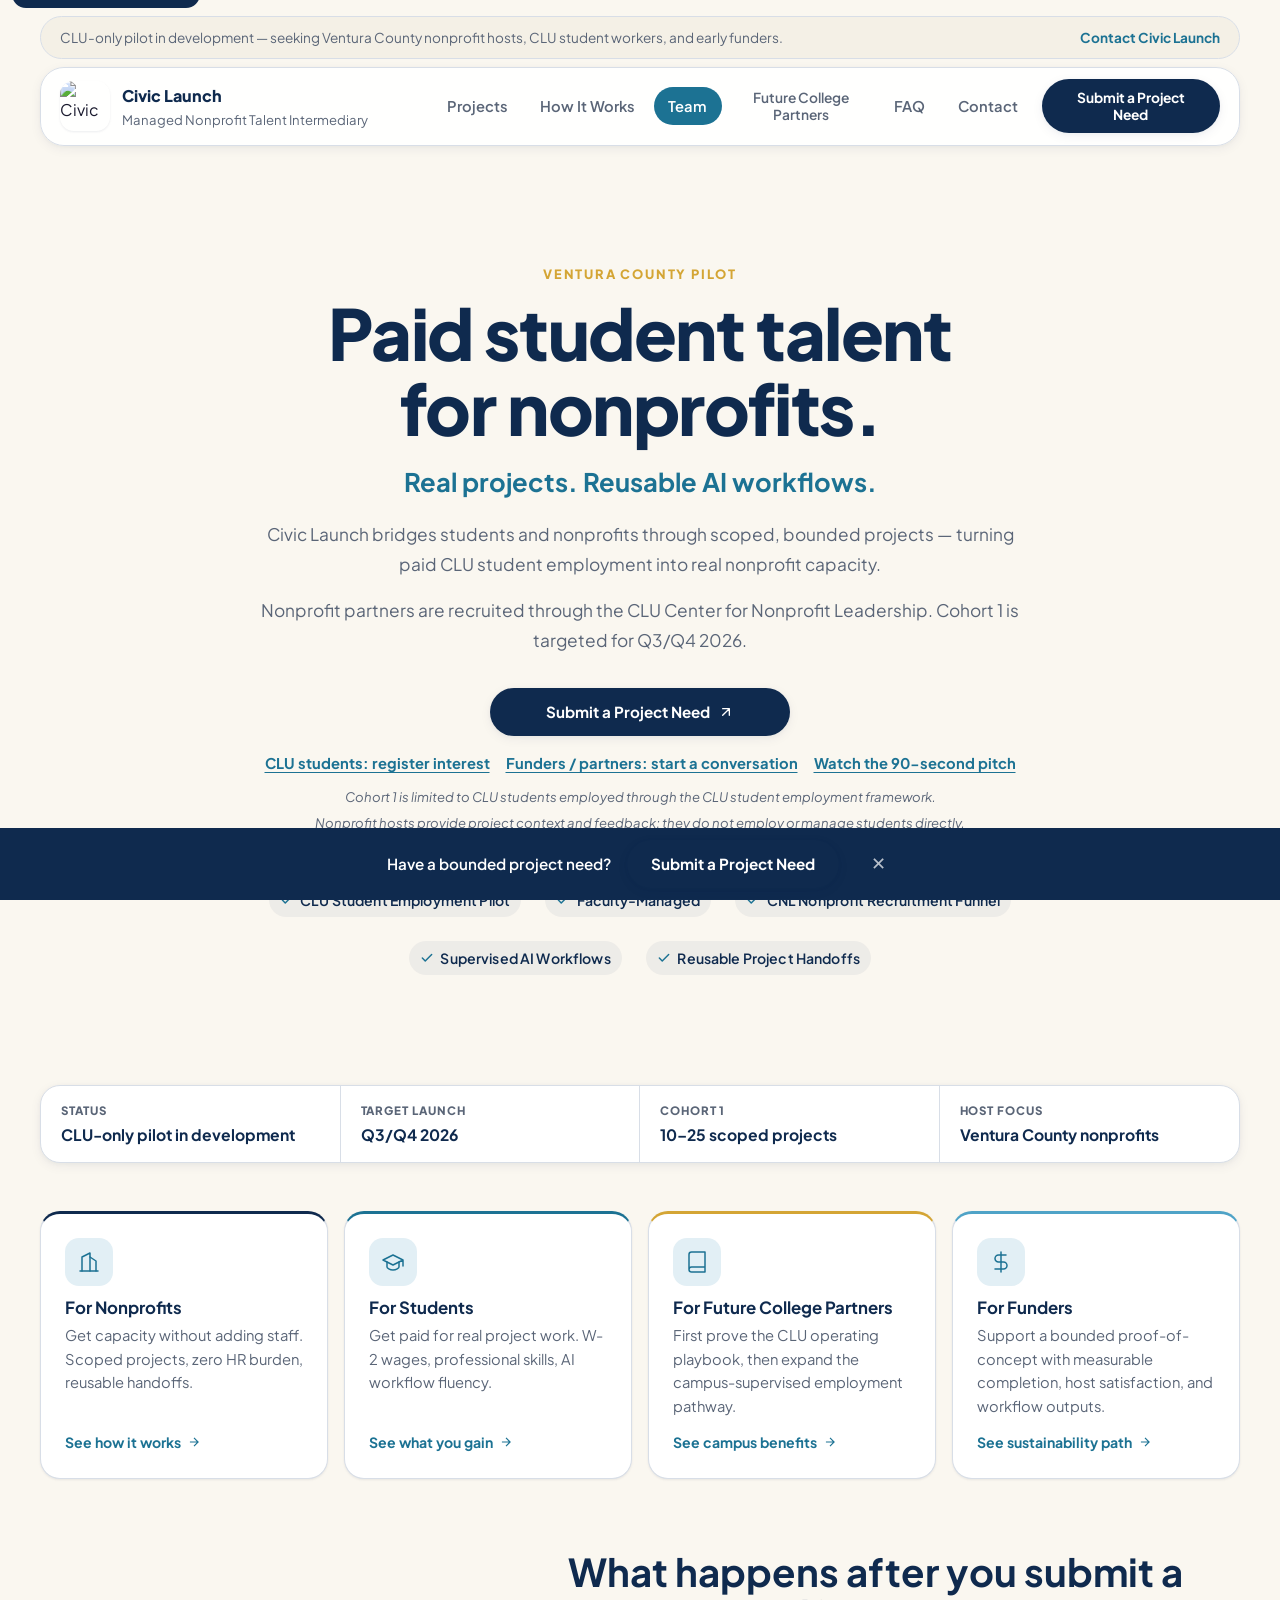
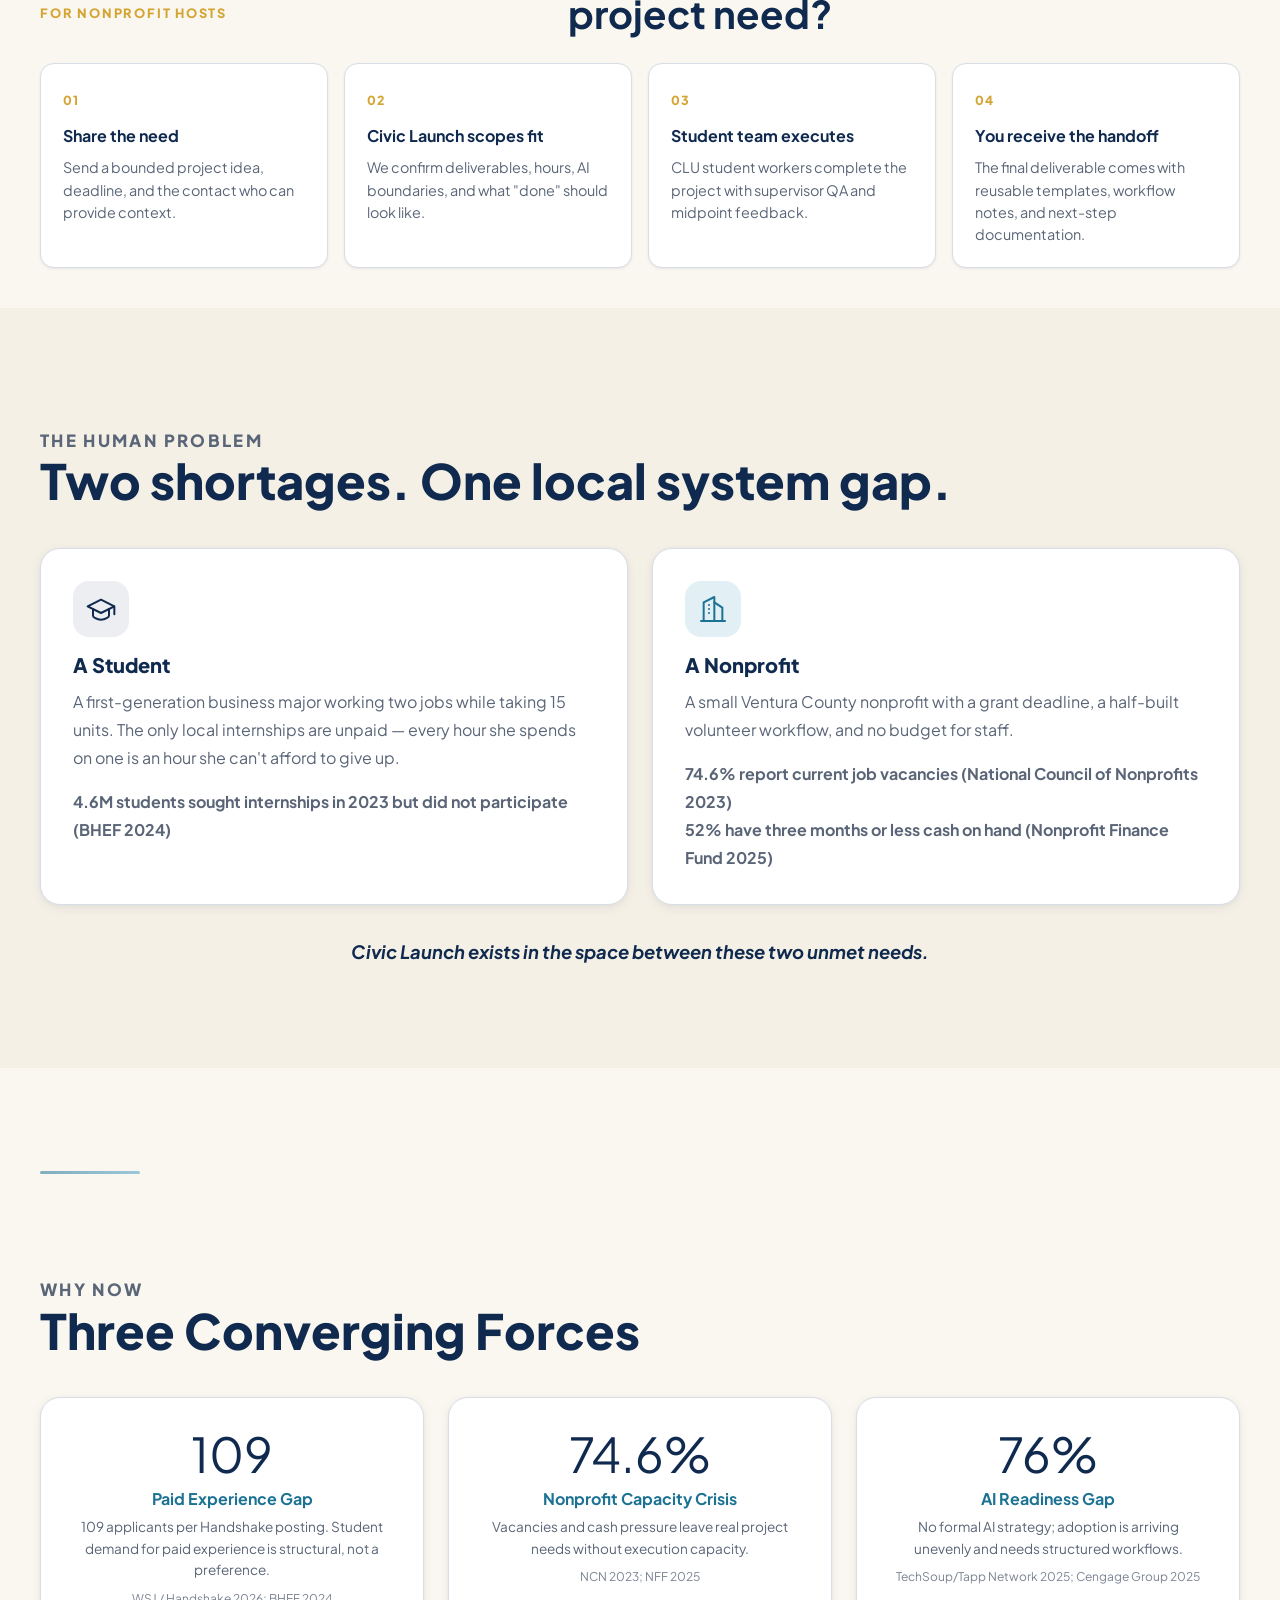
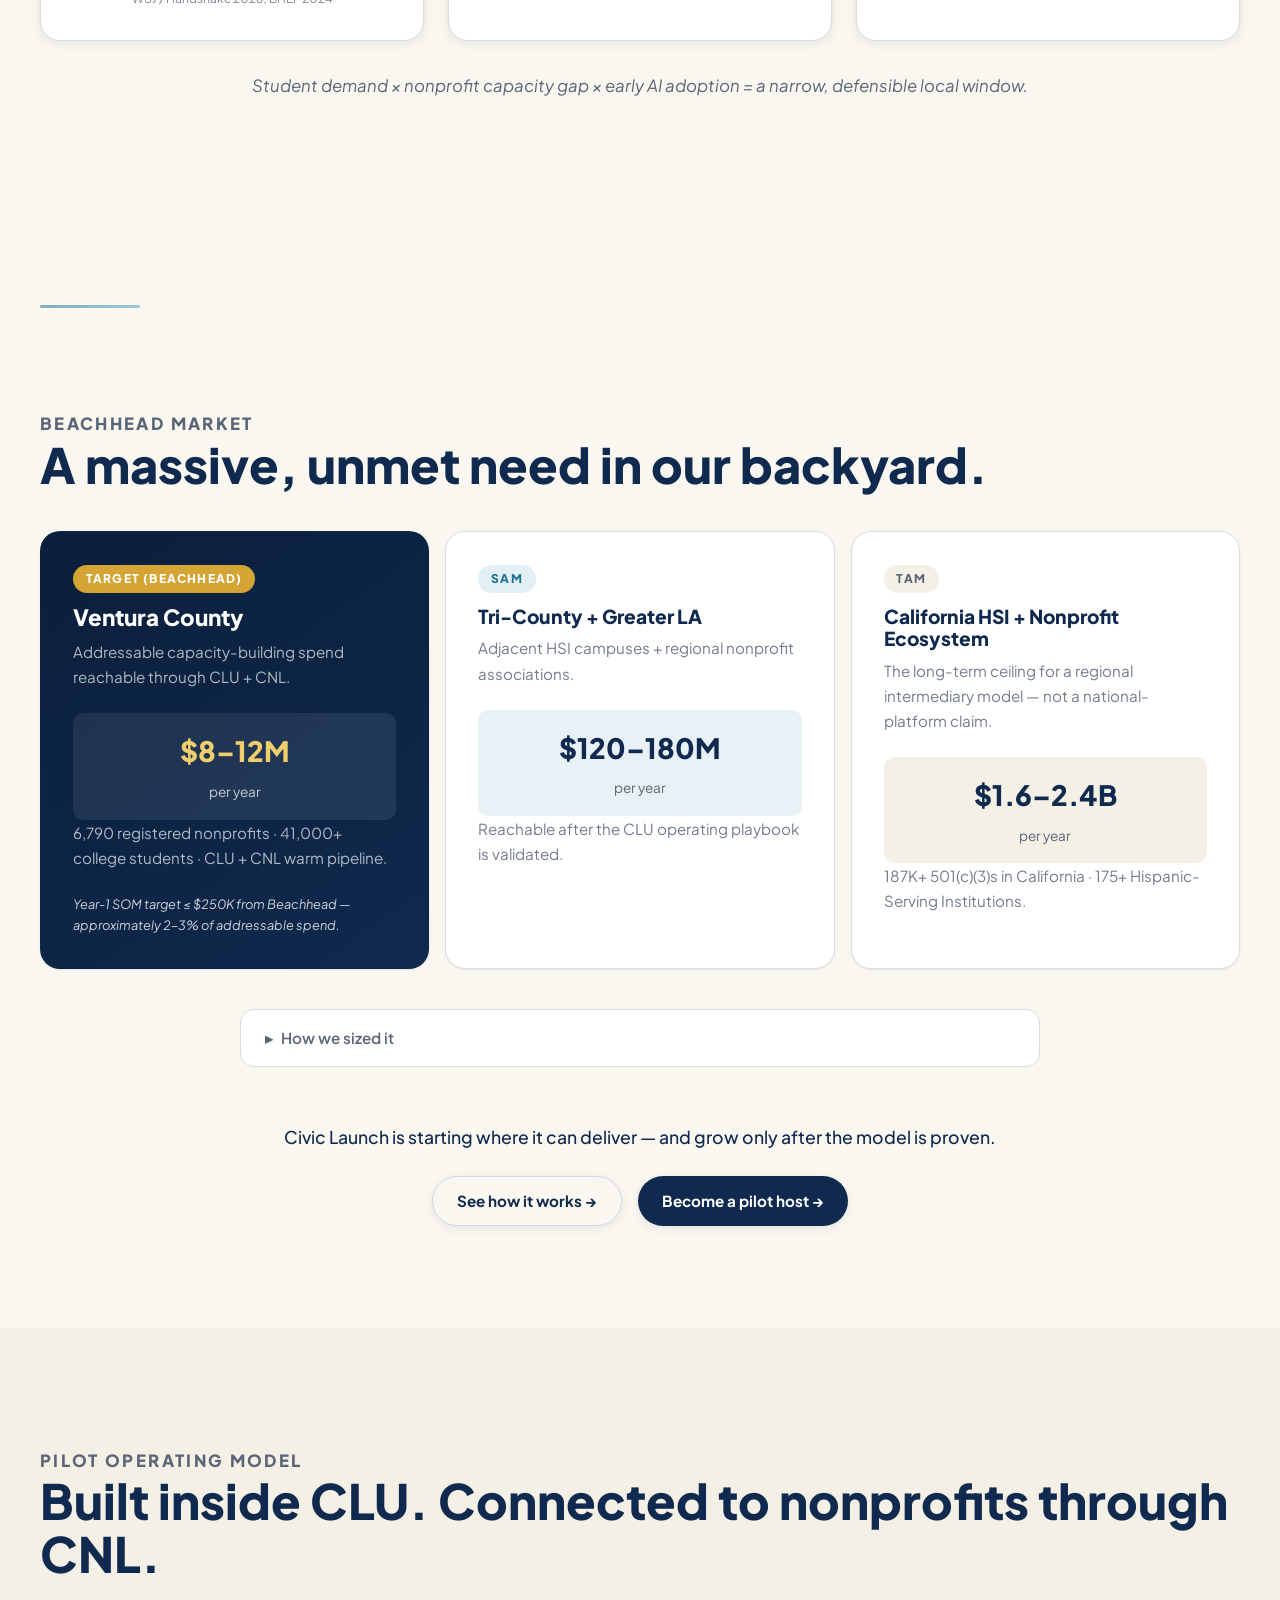
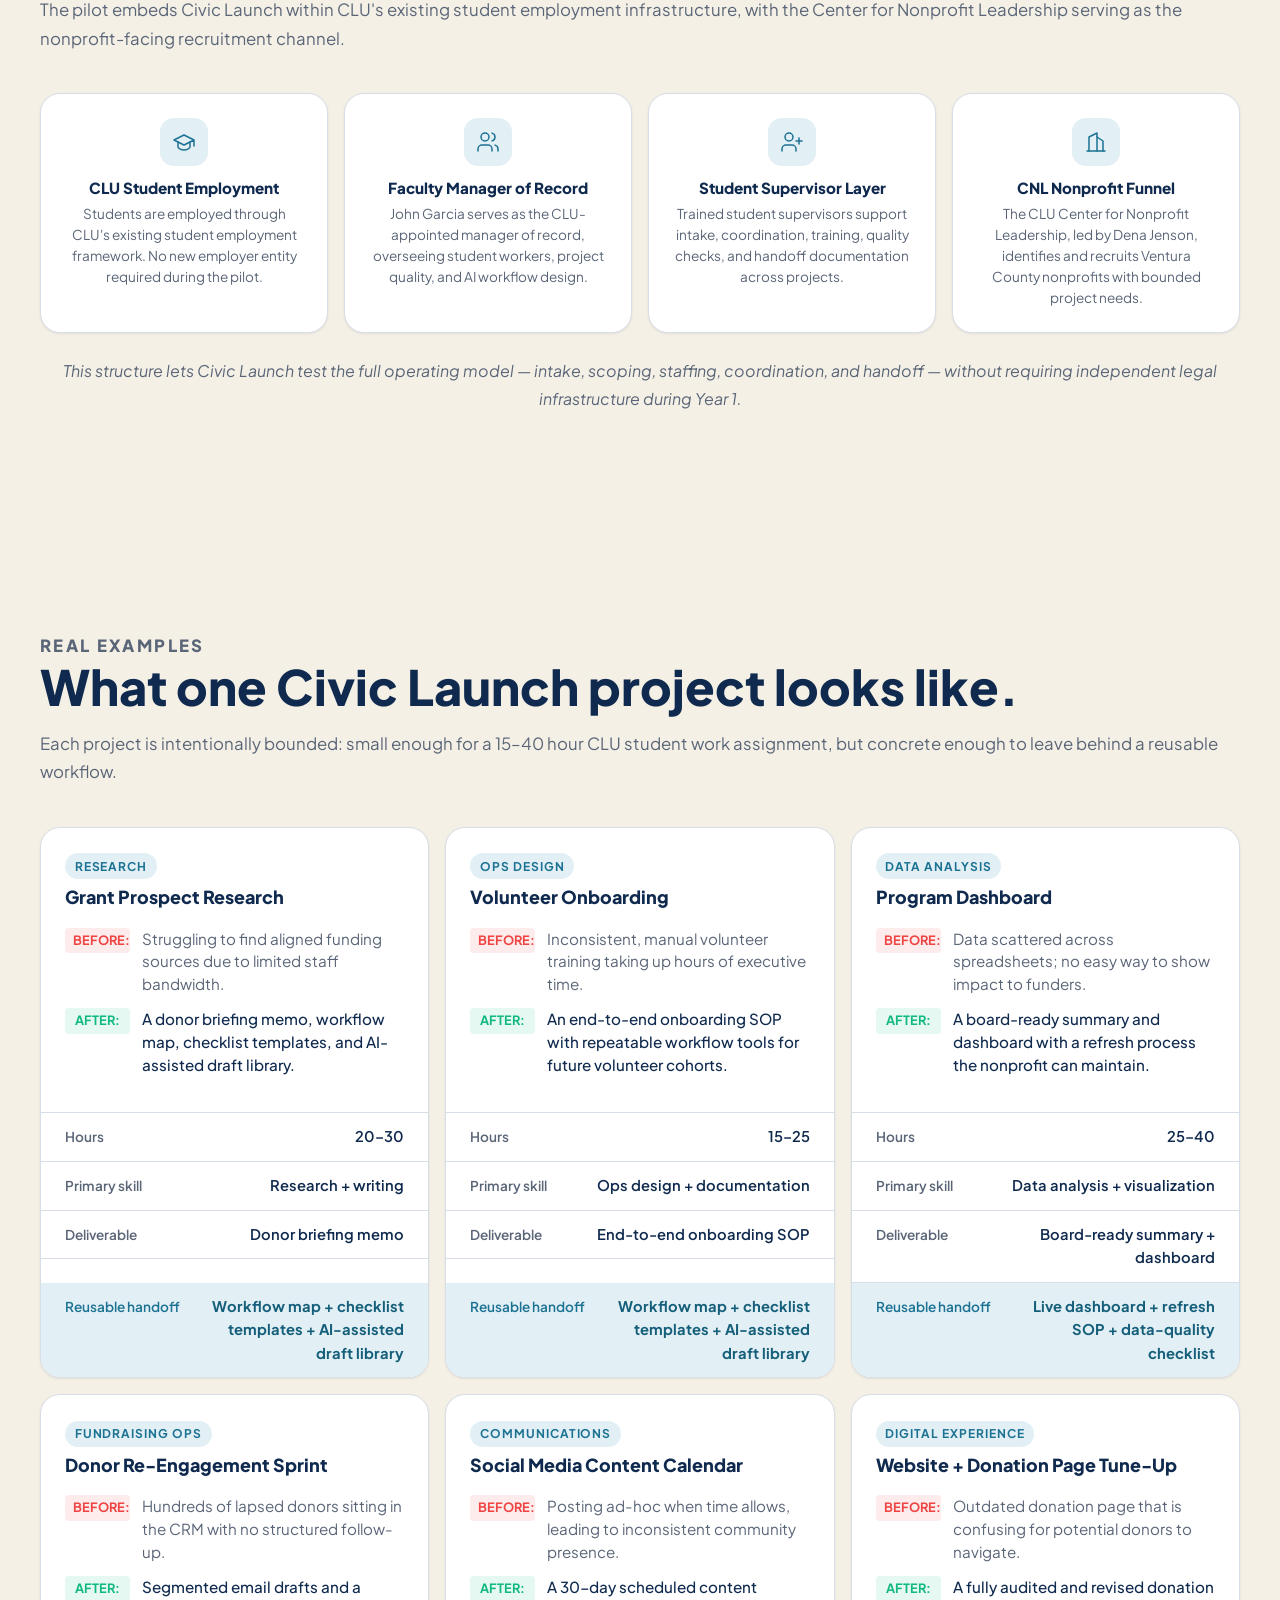
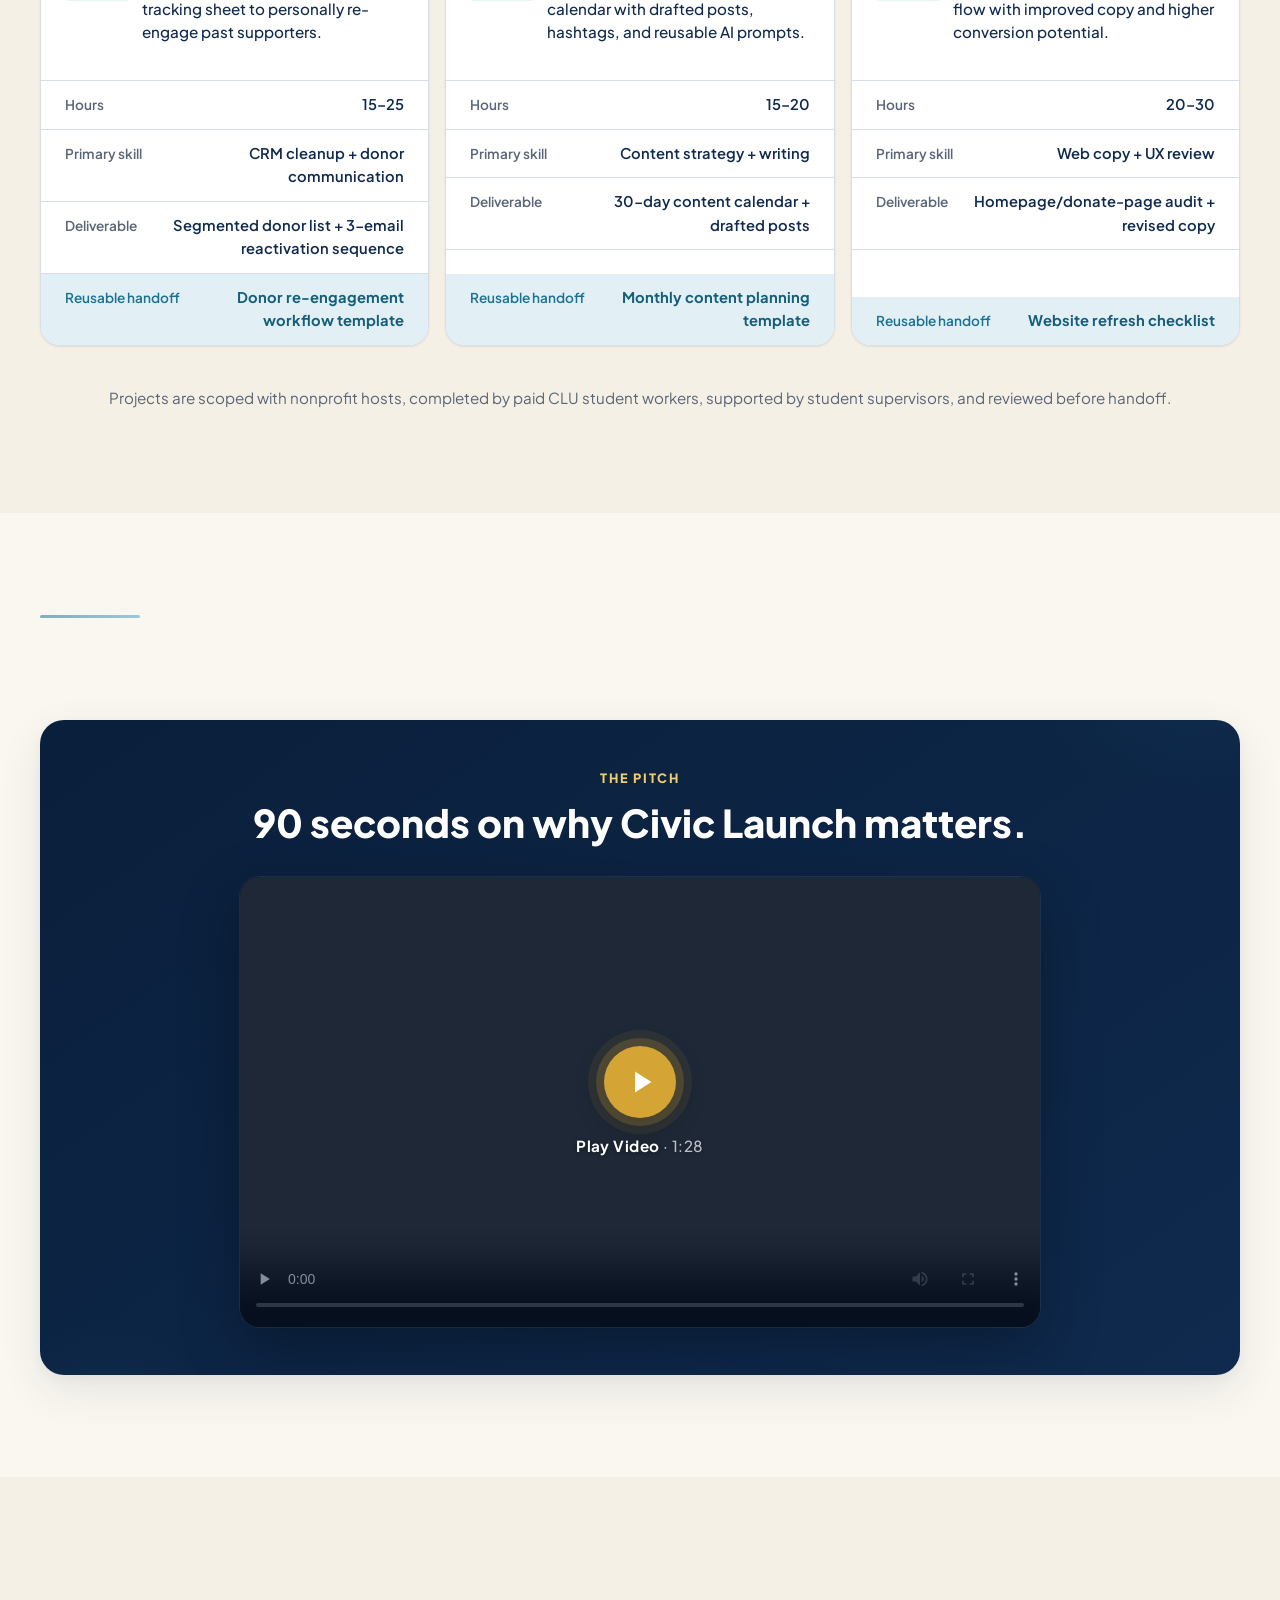
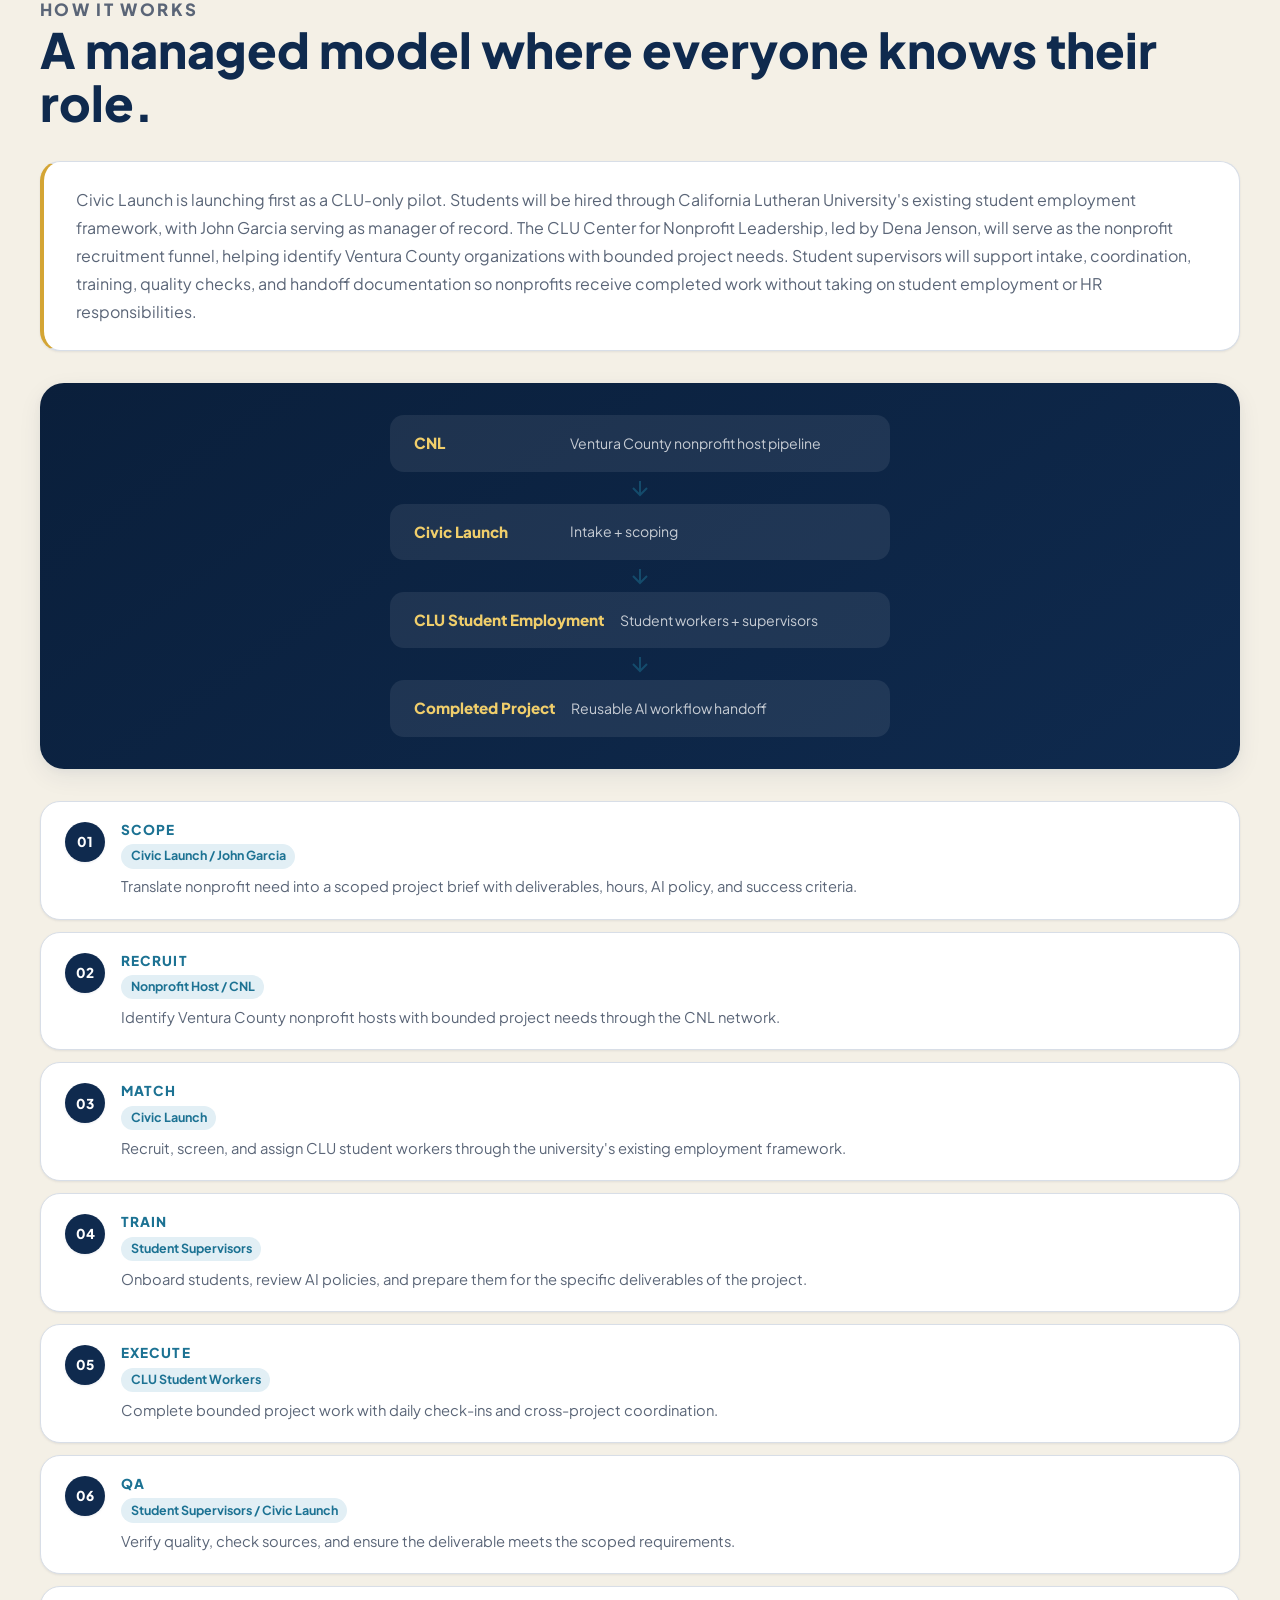
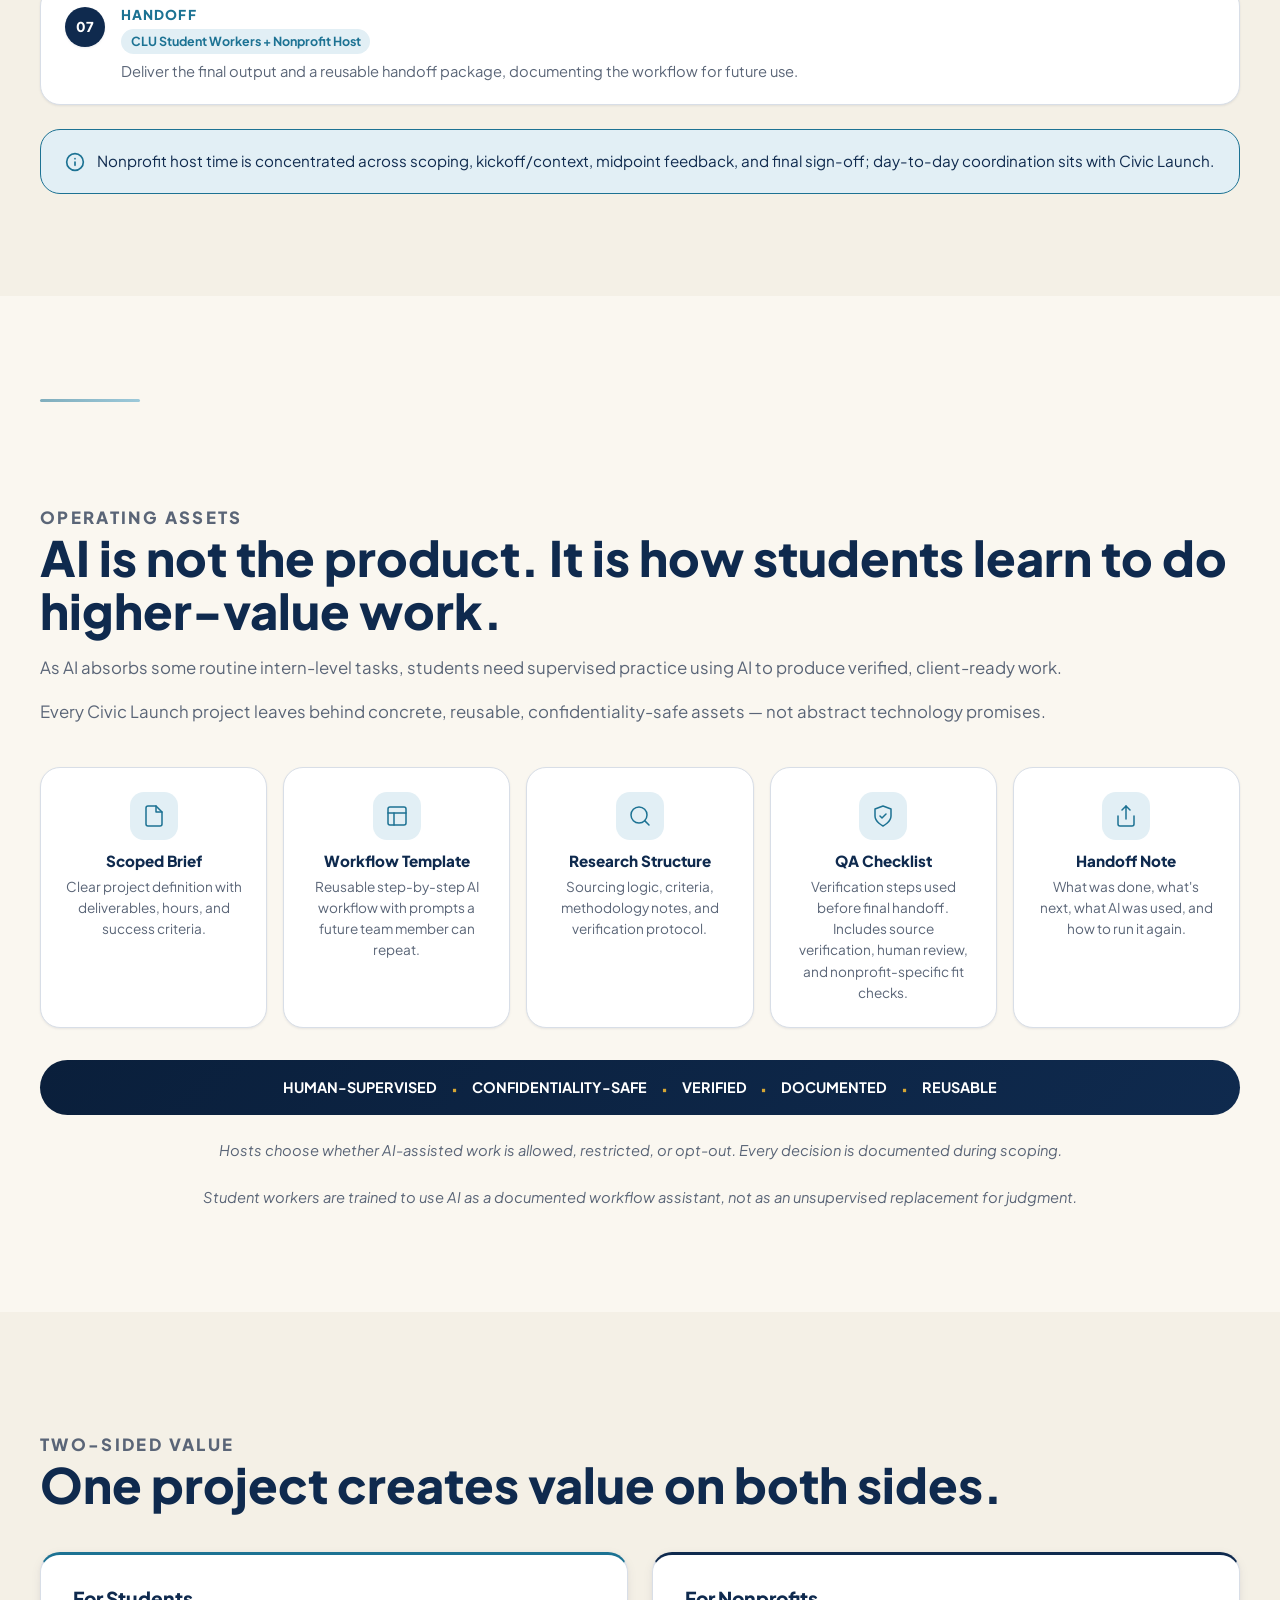
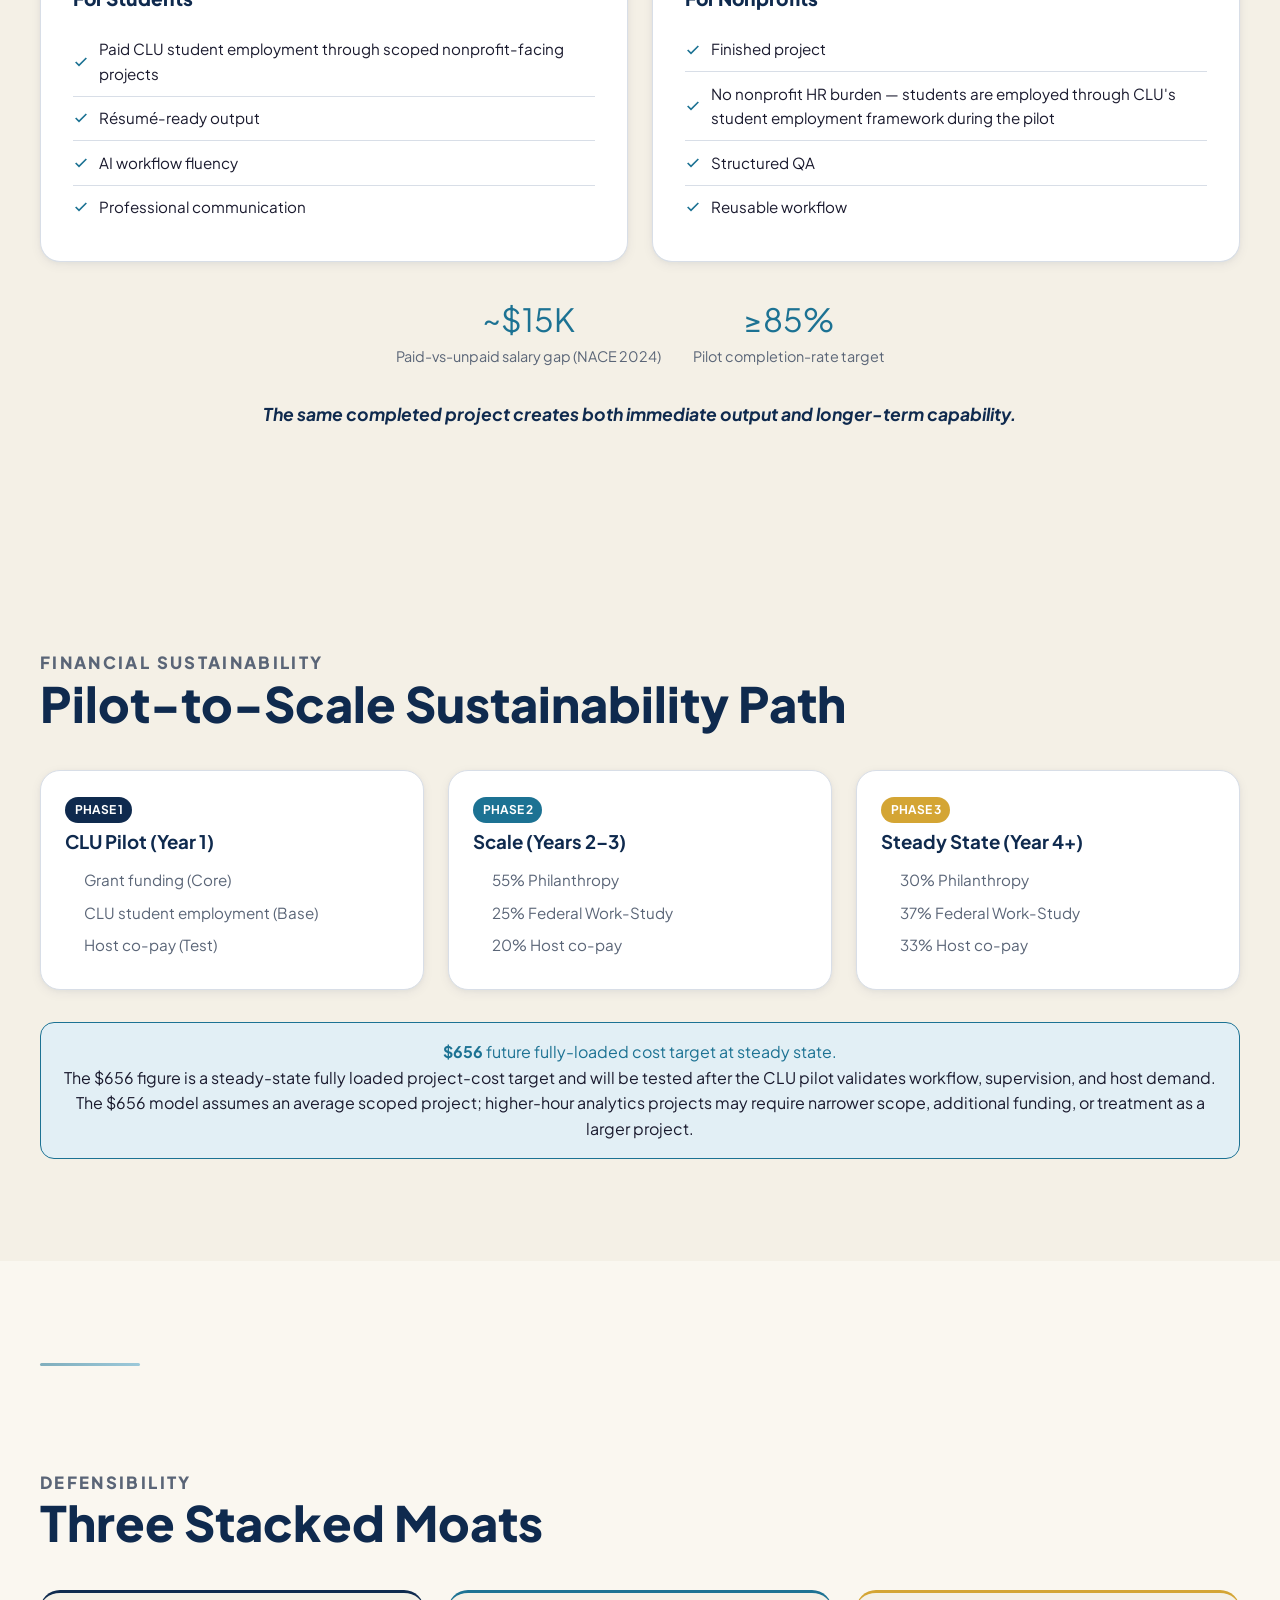
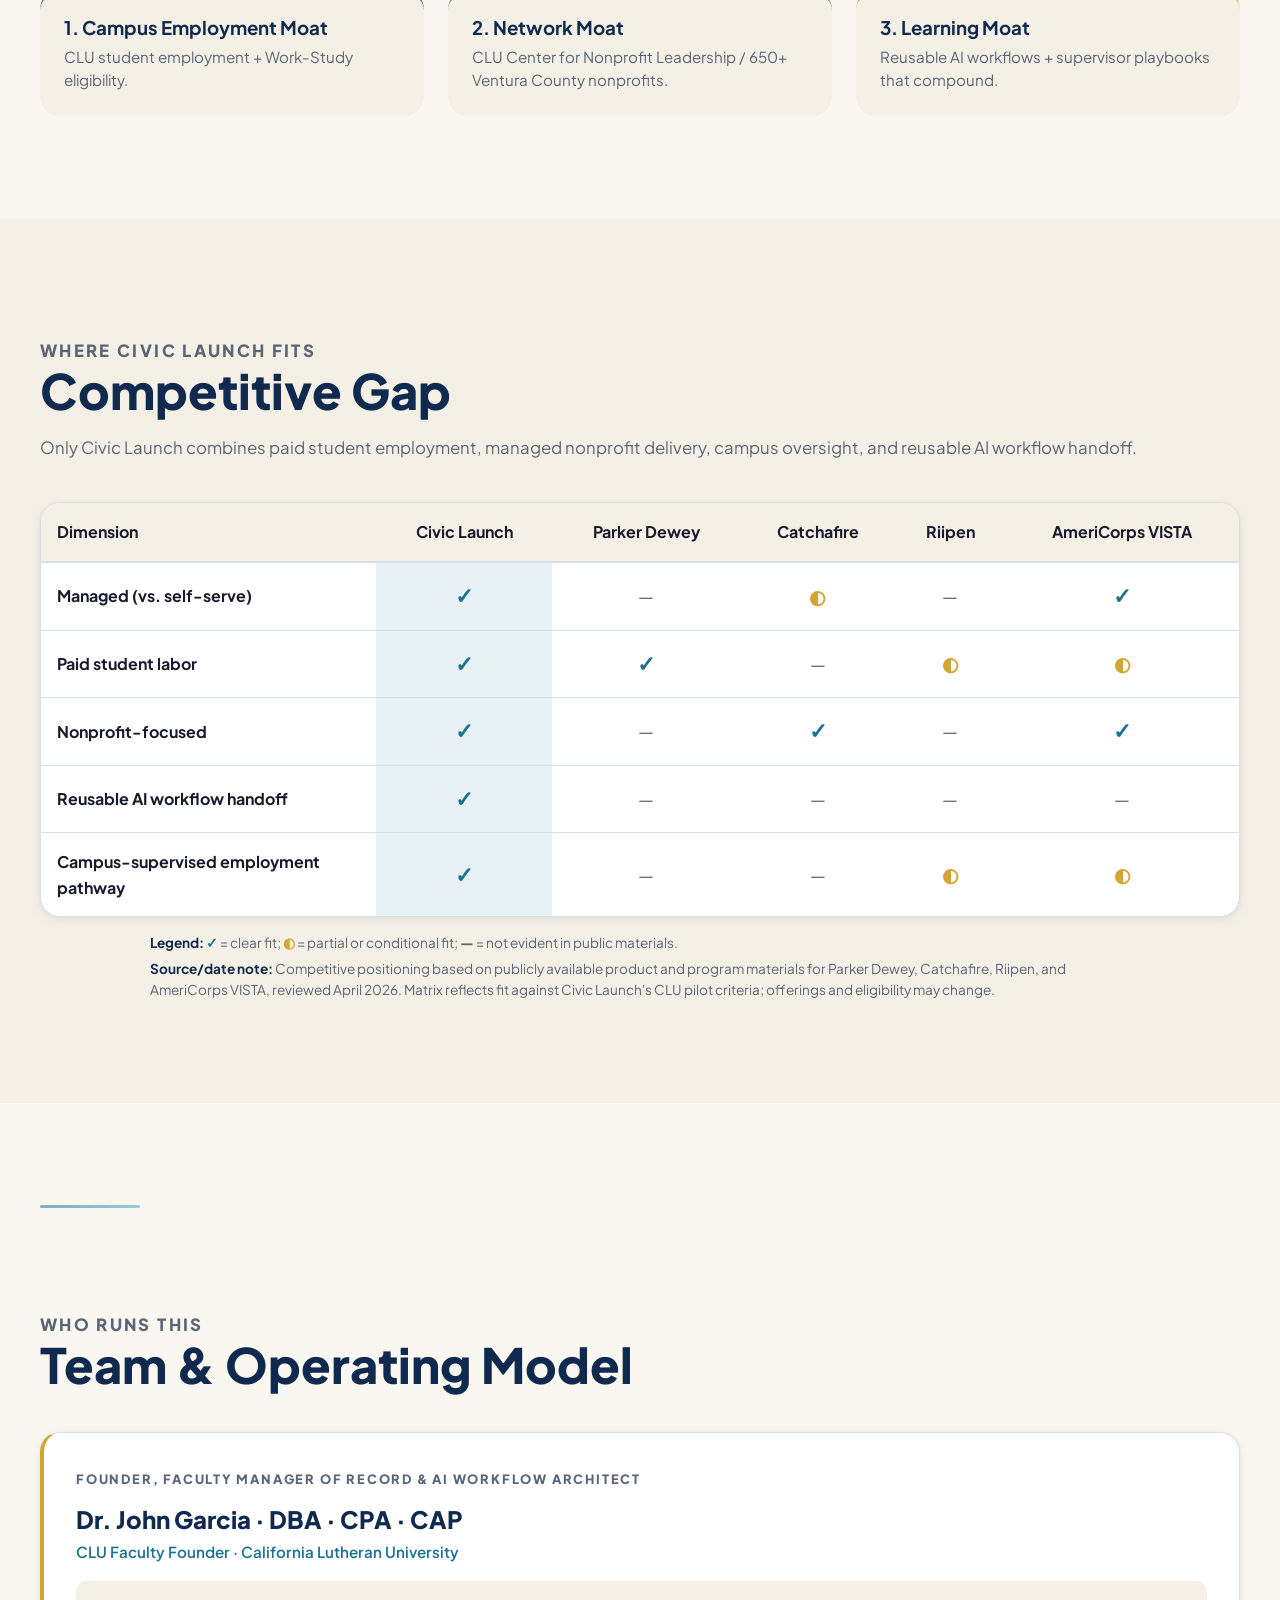
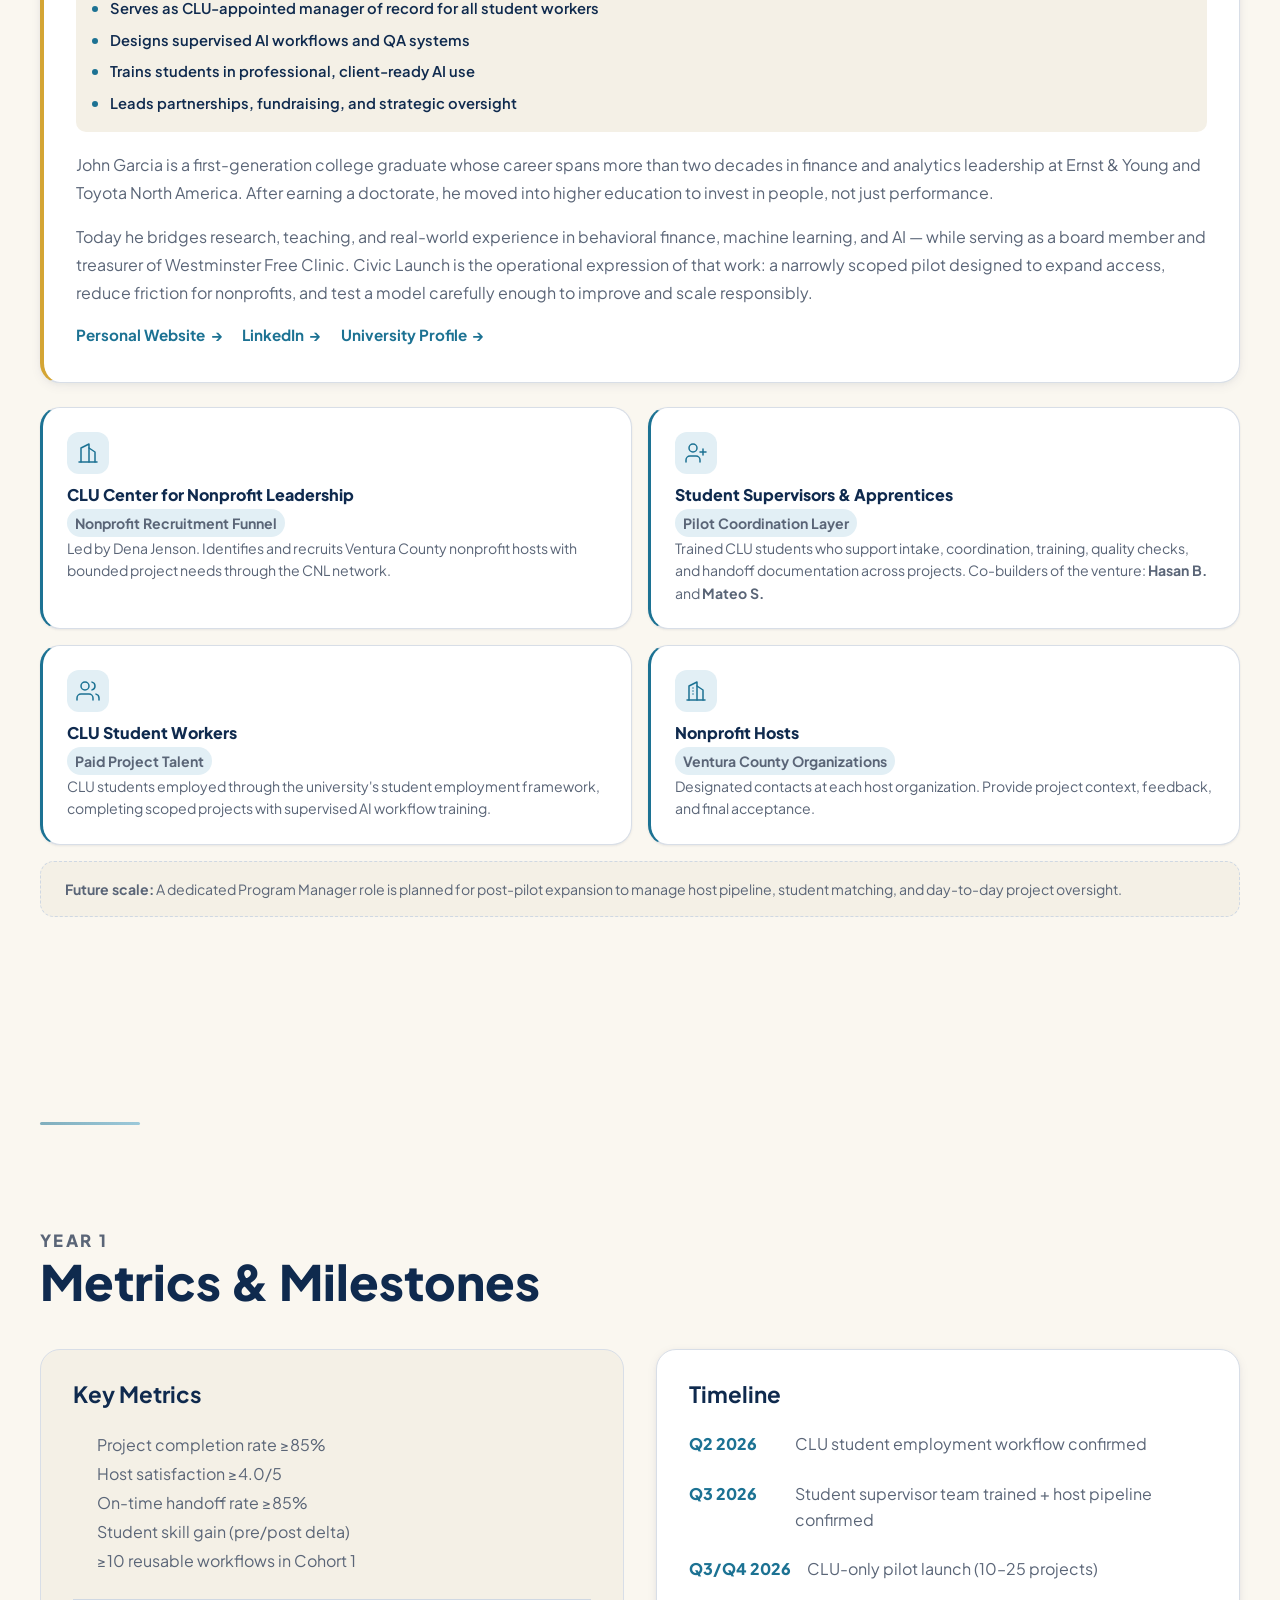
==== commit 3e6970a4: "Update website deck alignment references" ====
--- a/index.html
+++ b/index.html
@@ -394,7 +394,7 @@
             <p class="force-stat" >76%</p>
             <p class="force-label" >AI Readiness Gap</p>
             <p class="force-desc" >No formal AI strategy; adoption is arriving unevenly and needs structured workflows.</p>
-            <p class="force-source">TechSoup/Tapp Network 2025; Cengage 2024</p>
+            <p class="force-source">TechSoup/Tapp Network 2025; Cengage Group 2025</p>
           </article>
         </div>
         <p class="forces-closing" data-reveal >
@@ -424,7 +424,7 @@
               </div>
             </div>
             <p class="tier-support">6,790 registered nonprofits &middot; 41,000+ college students &middot; CLU + CNL warm pipeline.</p>
-            <p class="tier-source">Year-1 SOM target &le; $250K &mdash; under 3% of addressable spend.</p>
+            <p class="tier-source">Year-1 SOM target &le; $250K from Beachhead &mdash; approximately 2&ndash;3% of addressable spend.</p>
           </article>
 
           <article class="beachhead-tier tier-secondary">
@@ -450,7 +450,7 @@
                 <span>per year</span>
               </div>
             </div>
-            <p class="tier-support">186K+ 501(c)(3)s in California &middot; 175+ Hispanic-Serving Institutions.</p>
+            <p class="tier-support">187K+ 501(c)(3)s in California &middot; 175+ Hispanic-Serving Institutions.</p>
           </article>
         </div>
 
@@ -458,10 +458,12 @@
           <details class="methodology-details">
             <summary>How we sized it</summary>
             <div class="methodology-content">
-              <p><strong>Capacity-building spend per nonprofit.</strong> Civic Launch uses a conservative 4&ndash;7% capacity-building spend assumption for small and mid-sized nonprofits. Applied to Ventura County's nonprofit base &rarr; $8&ndash;12M annual addressable spend.</p>
-              <p><strong>Why dollars, not org count.</strong> Org counts overstate market size. Spend reflects the budget Civic Launch actually competes for.</p>
-              <p><strong>Conservative SOM.</strong> 3&ndash;5 yr SOM modeled at &lt;2% of Beachhead &mdash; over 98% headroom inside the warm pipeline before any expansion.</p>
-              <p class="methodology-sources"><strong>Sources:</strong> CA Secretary of State / NCCS 501(c)(3) registry &middot; Ventura County ecosystem estimates &middot; CLU Center for Nonprofit Leadership.</p>
+              <p><strong>Addressable-spend model.</strong> We size the market by estimated capacity-building spend, not nonprofit count alone.</p>
+              <p><strong>Method.</strong> Reachable nonprofit operating base &times; 4&ndash;7% capacity-building allocation.</p>
+              <p><strong>Ventura County beachhead.</strong> Applying that range to the reachable small/mid-sized nonprofit base produces ~$8&ndash;12M in annual addressable spend.</p>
+              <p><strong>Expansion logic.</strong> The same method scales to adjacent nonprofit ecosystems and HSI campuses: SAM = ~$120&ndash;180M/yr; TAM = ~$1.6&ndash;2.4B/yr.</p>
+              <p><strong>Year-1 SOM.</strong> Target &le; $250K from Beachhead &mdash; approximately 2&ndash;3% of addressable Ventura County capacity-building spend.</p>
+              <p class="methodology-sources"><strong>Sources:</strong> CA Secretary of State / NCCS nonprofit registry &middot; Ventura County nonprofit ecosystem estimates &middot; CLU Center for Nonprofit Leadership &middot; Civic Launch estimate.</p>
             </div>
           </details>
         </div>
@@ -771,8 +773,6 @@
                 loading="lazy"
               >
                 <source src="./assets/Civic_Launch_Pitch_with_captions.mp4" type="video/mp4">
-                <!-- Captions are burned into the video file. Add captions.vtt to assets/ to also serve them as a WebVTT track for screen readers and Google video indexing. -->
-                <track kind="captions" srclang="en" label="English" src="./assets/captions.vtt">
                 Your browser does not support the video tag.
               </video>
               <button class="video-play-overlay" id="video-play-btn" aria-label="Play elevator pitch video">
@@ -1010,8 +1010,8 @@
 
         <div class="value-metrics" data-reveal >
           <div class="metric">
-            <p class="metric-stat">$22.5K</p>
-            <p>Paid-vs-unpaid salary gap (NACE 2023)</p>
+            <p class="metric-stat">~$15K</p>
+            <p>Paid-vs-unpaid salary gap (NACE 2024)</p>
           </div>
           <div class="metric">
             <p class="metric-stat">≥85%</p>
@@ -1160,6 +1160,10 @@
             </tbody>
           </table>
         </div>
+        <div class="competitor-table-note" data-reveal>
+          <p><strong>Legend:</strong> <span class="matrix-yes">&#10003;</span> = clear fit; <span class="matrix-partial">&#9680;</span> = partial or conditional fit; <span class="matrix-no">&mdash;</span> = not evident in public materials.</p>
+          <p><strong>Source/date note:</strong> Competitive positioning based on publicly available product and program materials for Parker Dewey, Catchafire, Riipen, and AmeriCorps VISTA, reviewed April 2026. Matrix reflects fit against Civic Launch's CLU pilot criteria; offerings and eligibility may change.</p>
+        </div>
       </section>
 
       <!-- ============================================================
--- a/styles.css
+++ b/styles.css
@@ -2677,6 +2677,33 @@
   color: var(--muted);
   font-size: 1.1rem;
 }
+.competitor-table-note {
+  max-width: 980px;
+  margin: 0.9rem auto 0;
+  color: var(--muted);
+  font-size: 0.85rem;
+  line-height: 1.55;
+}
+.competitor-table-note p + p {
+  margin-top: 0.35rem;
+}
+.competitor-table-note strong {
+  color: var(--navy);
+}
+.competitor-table-note .matrix-yes,
+.competitor-table-note .matrix-partial,
+.competitor-table-note .matrix-no {
+  font-weight: 800;
+}
+.competitor-table-note .matrix-yes {
+  color: var(--teal);
+}
+.competitor-table-note .matrix-partial {
+  color: var(--gold);
+}
+.competitor-table-note .matrix-no {
+  color: var(--muted);
+}
 
 /* Traction & Evidence */
 .traction-list {
